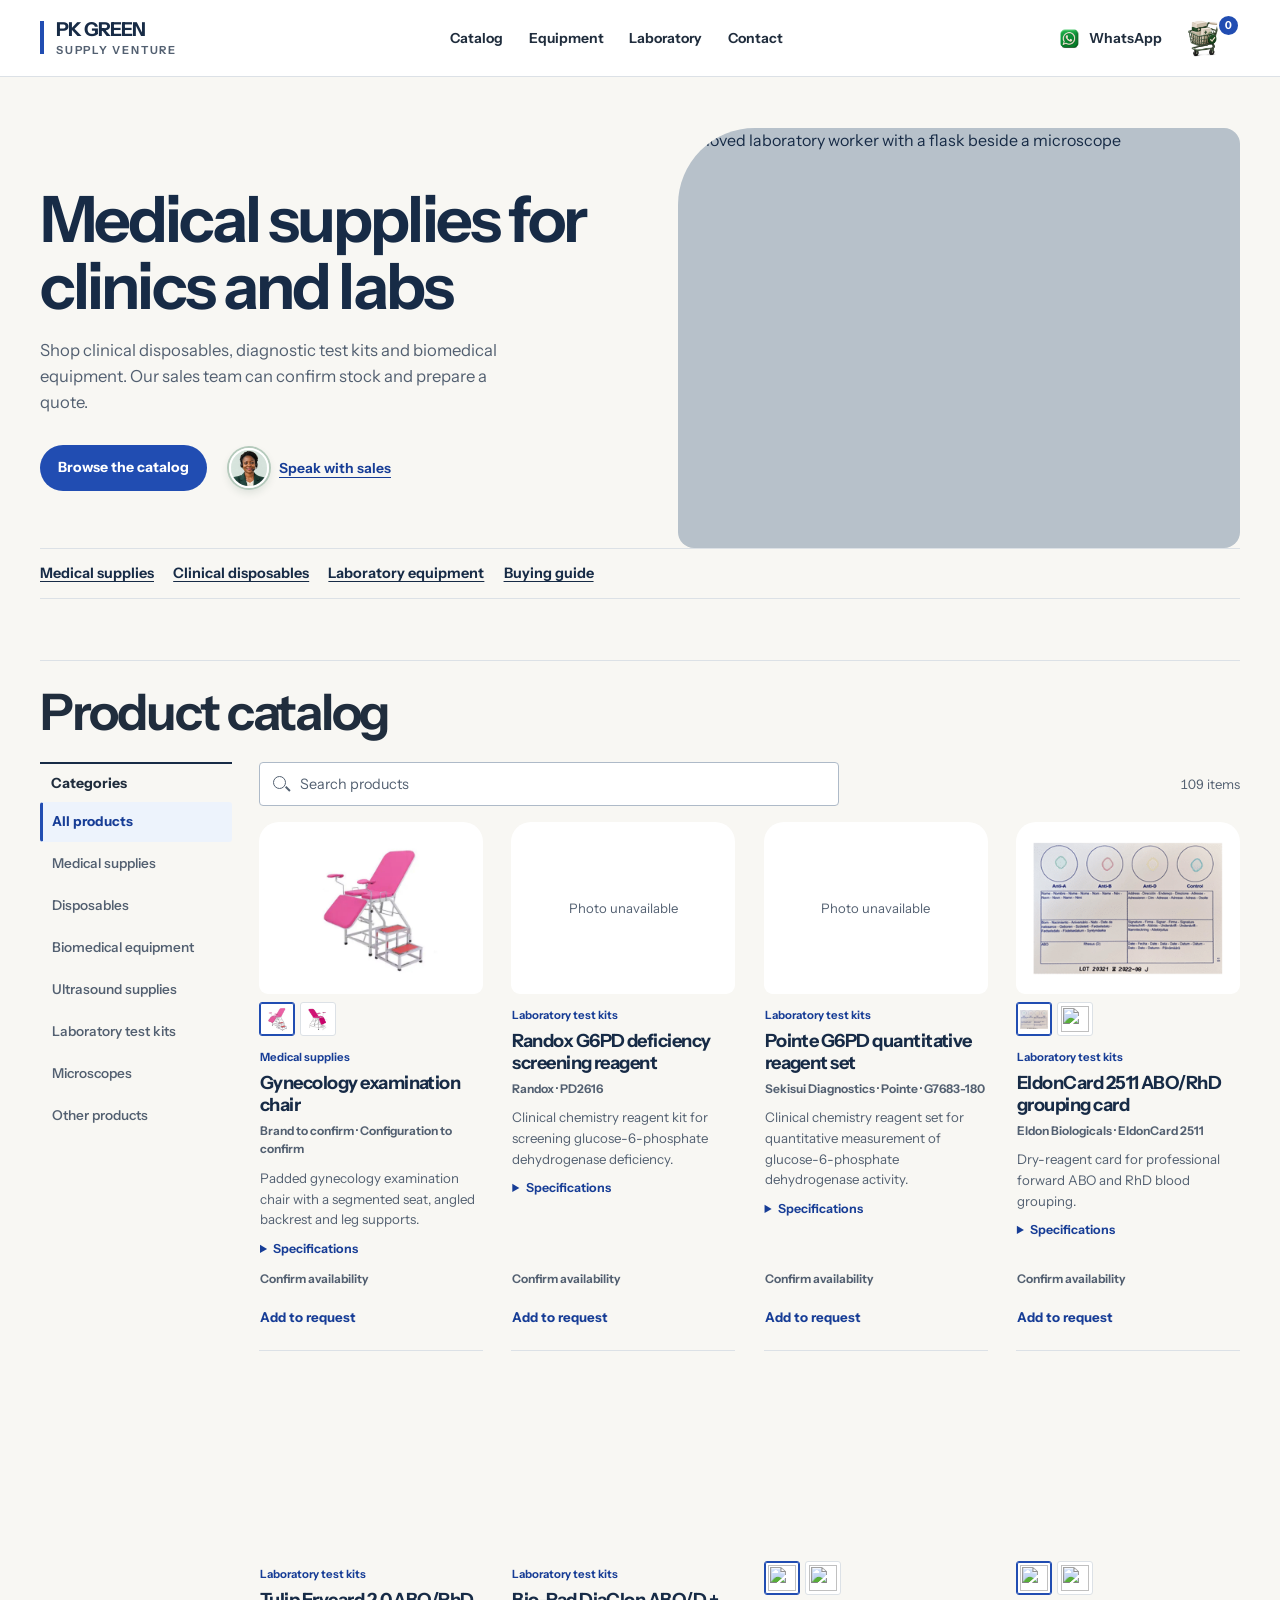
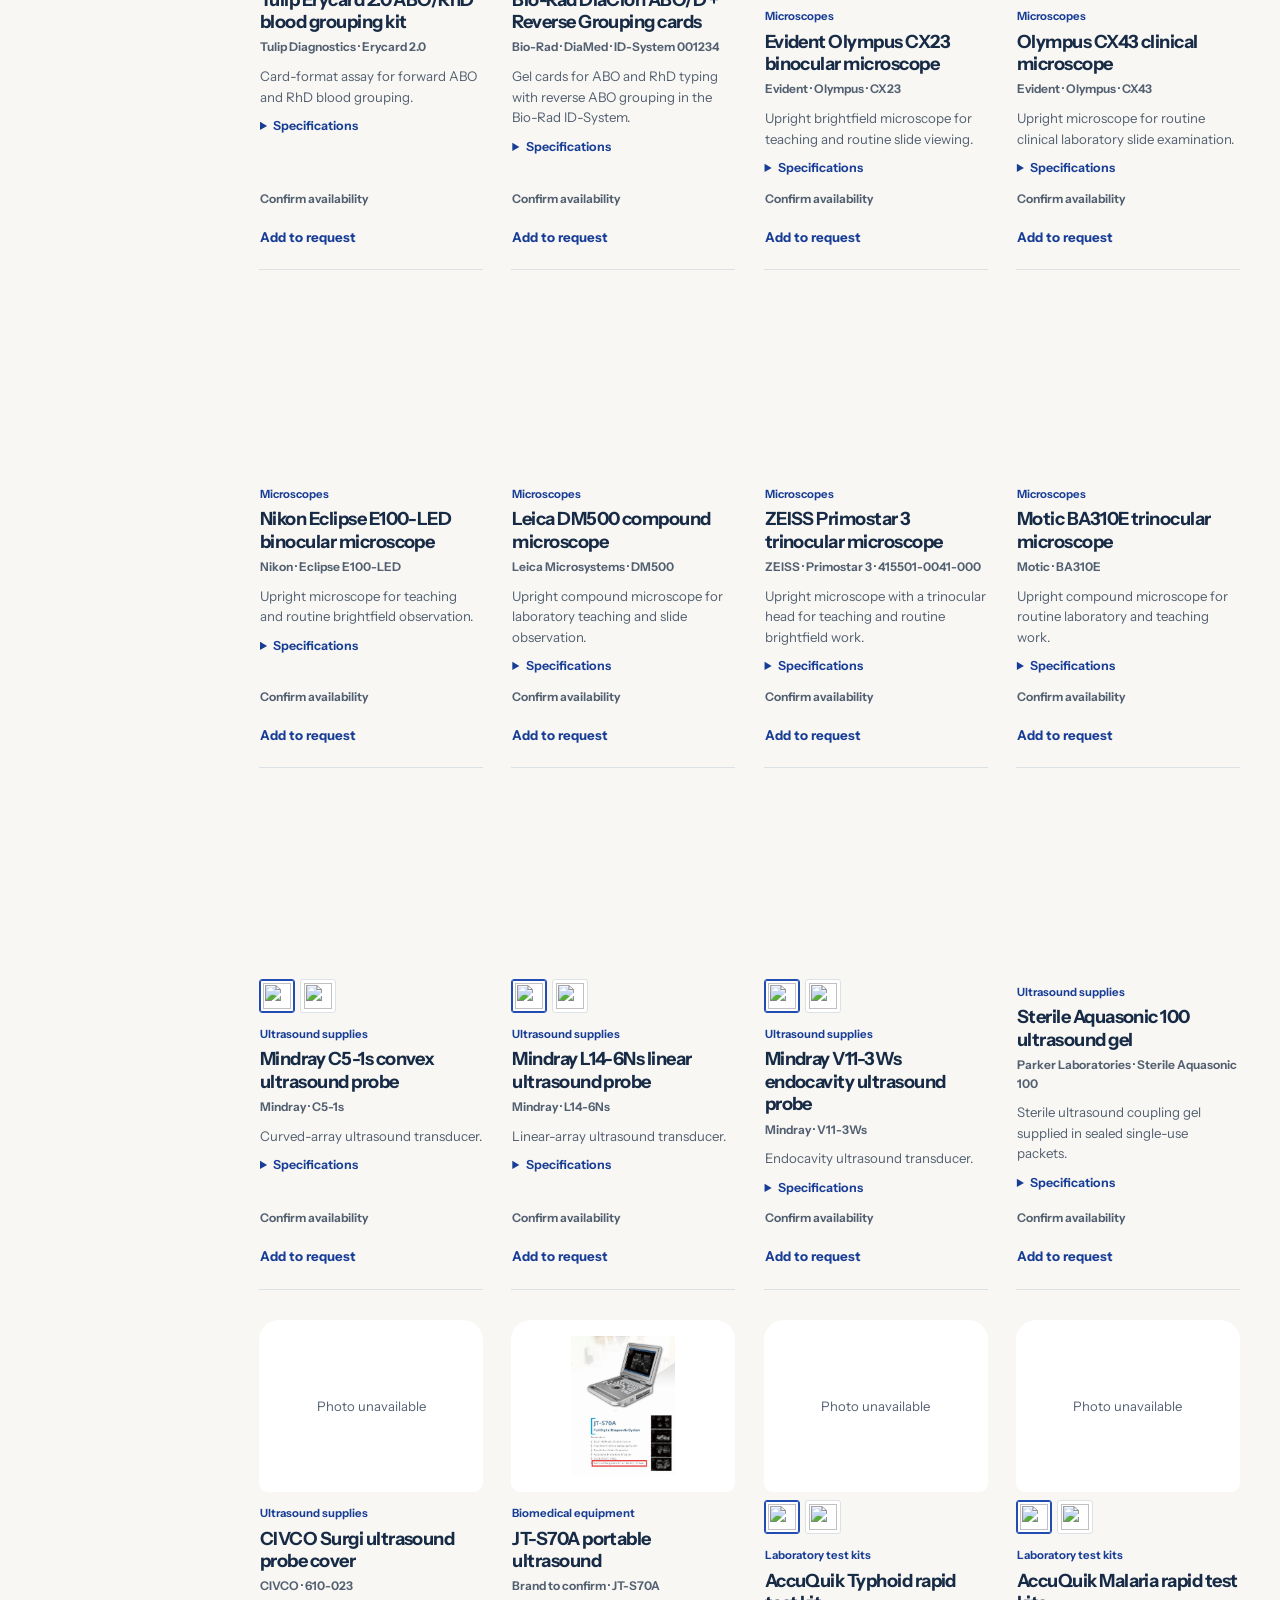
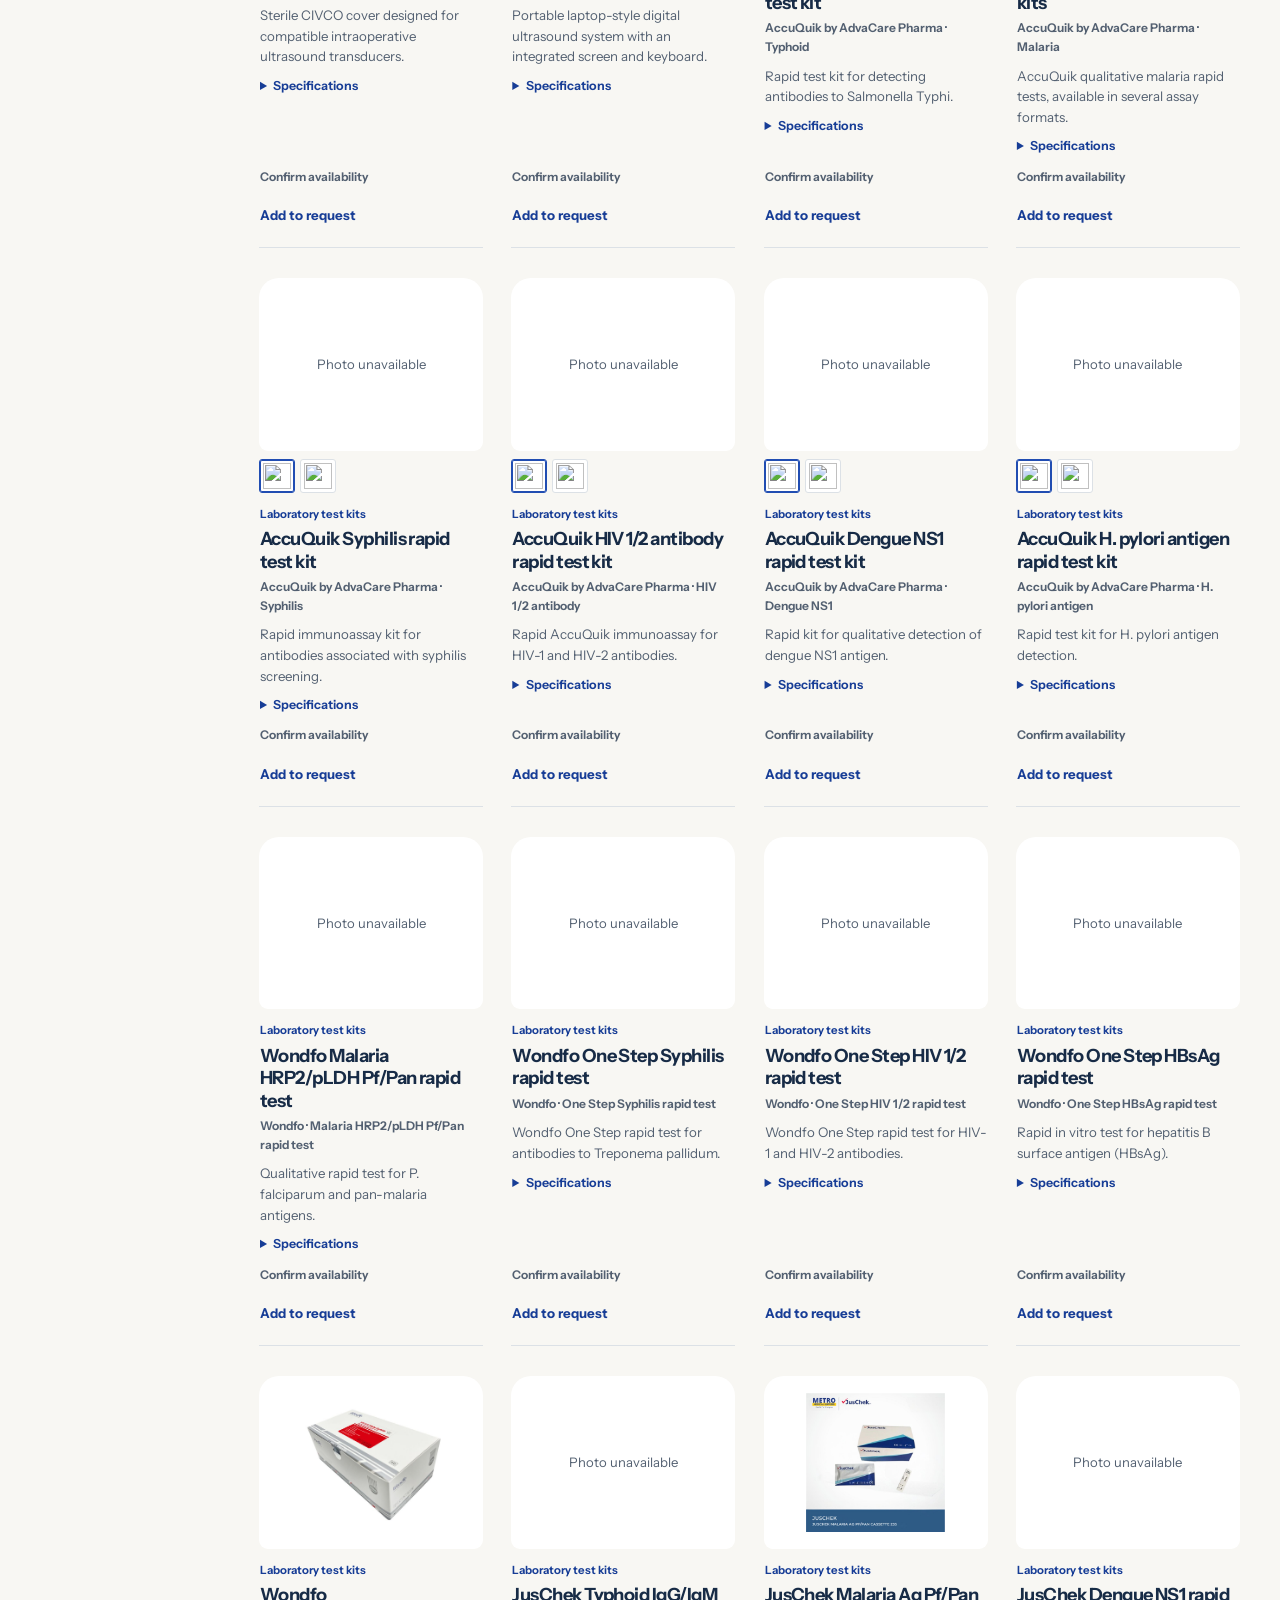
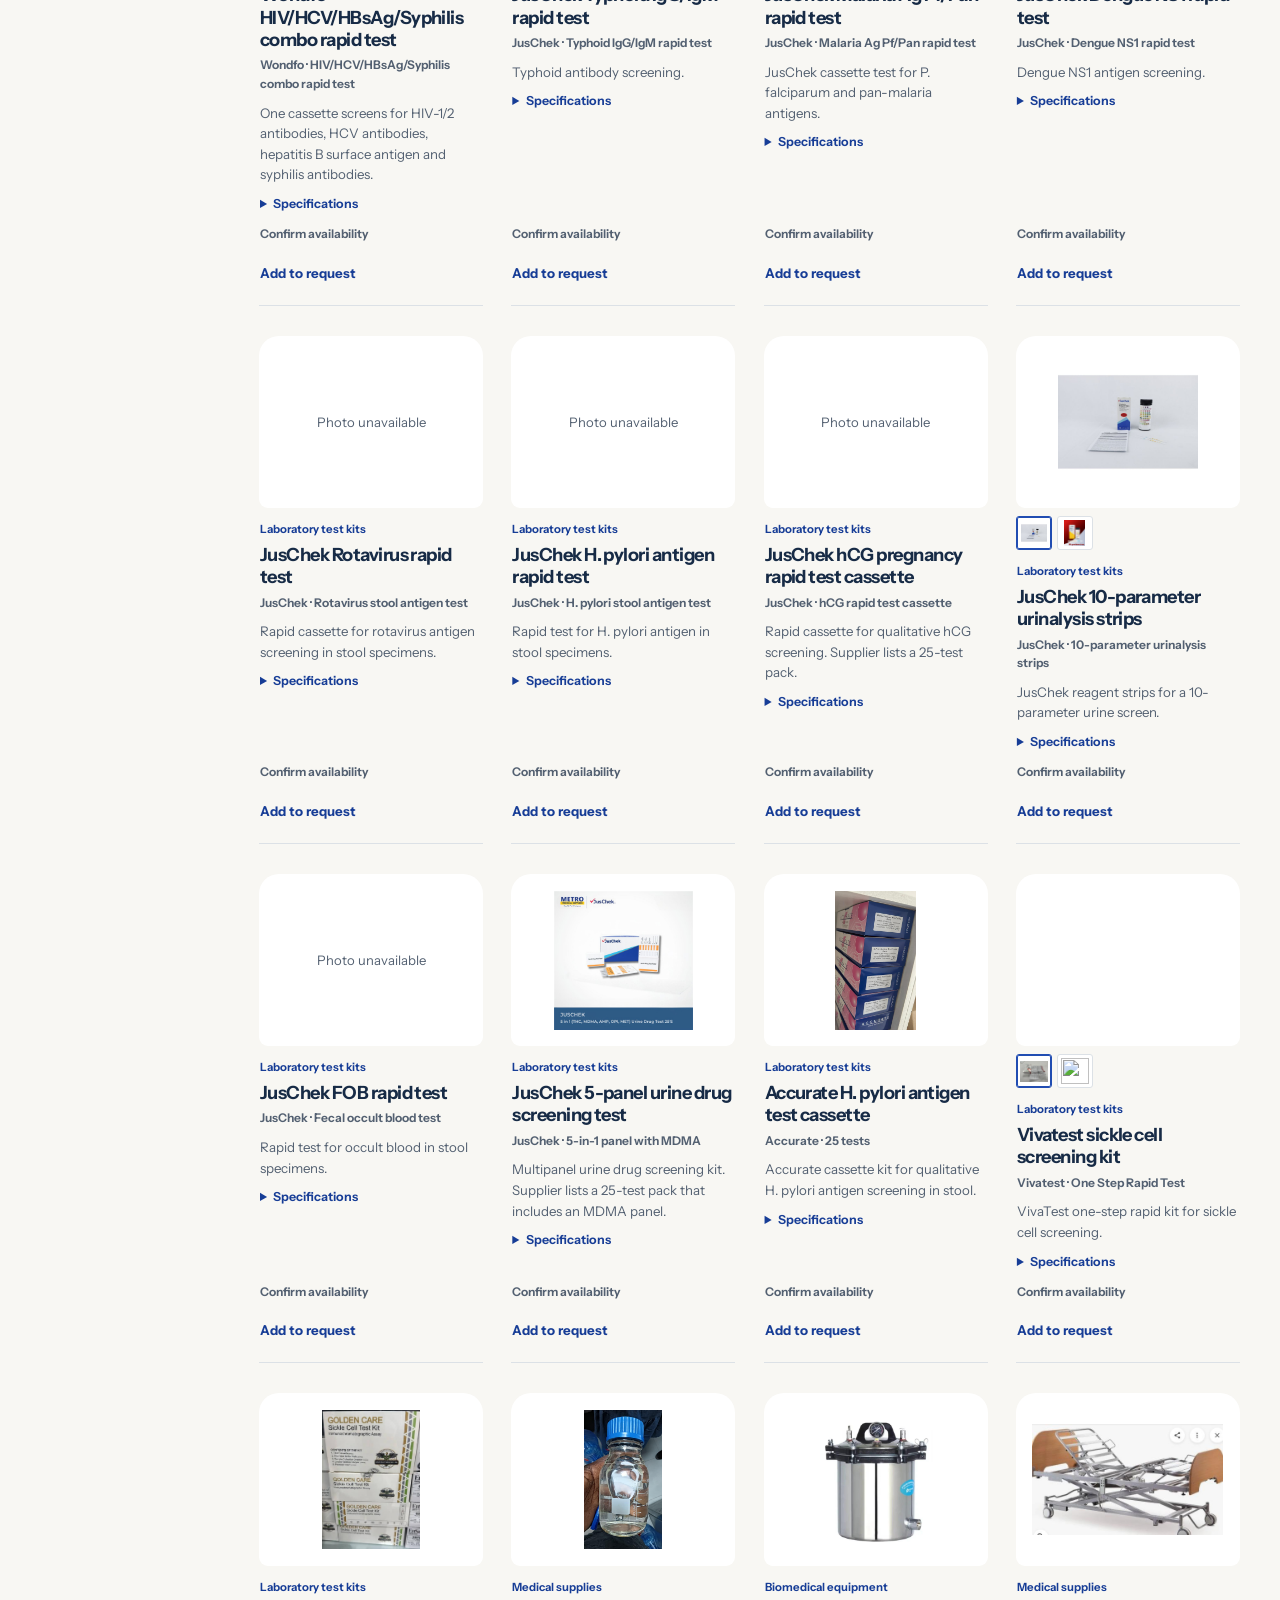
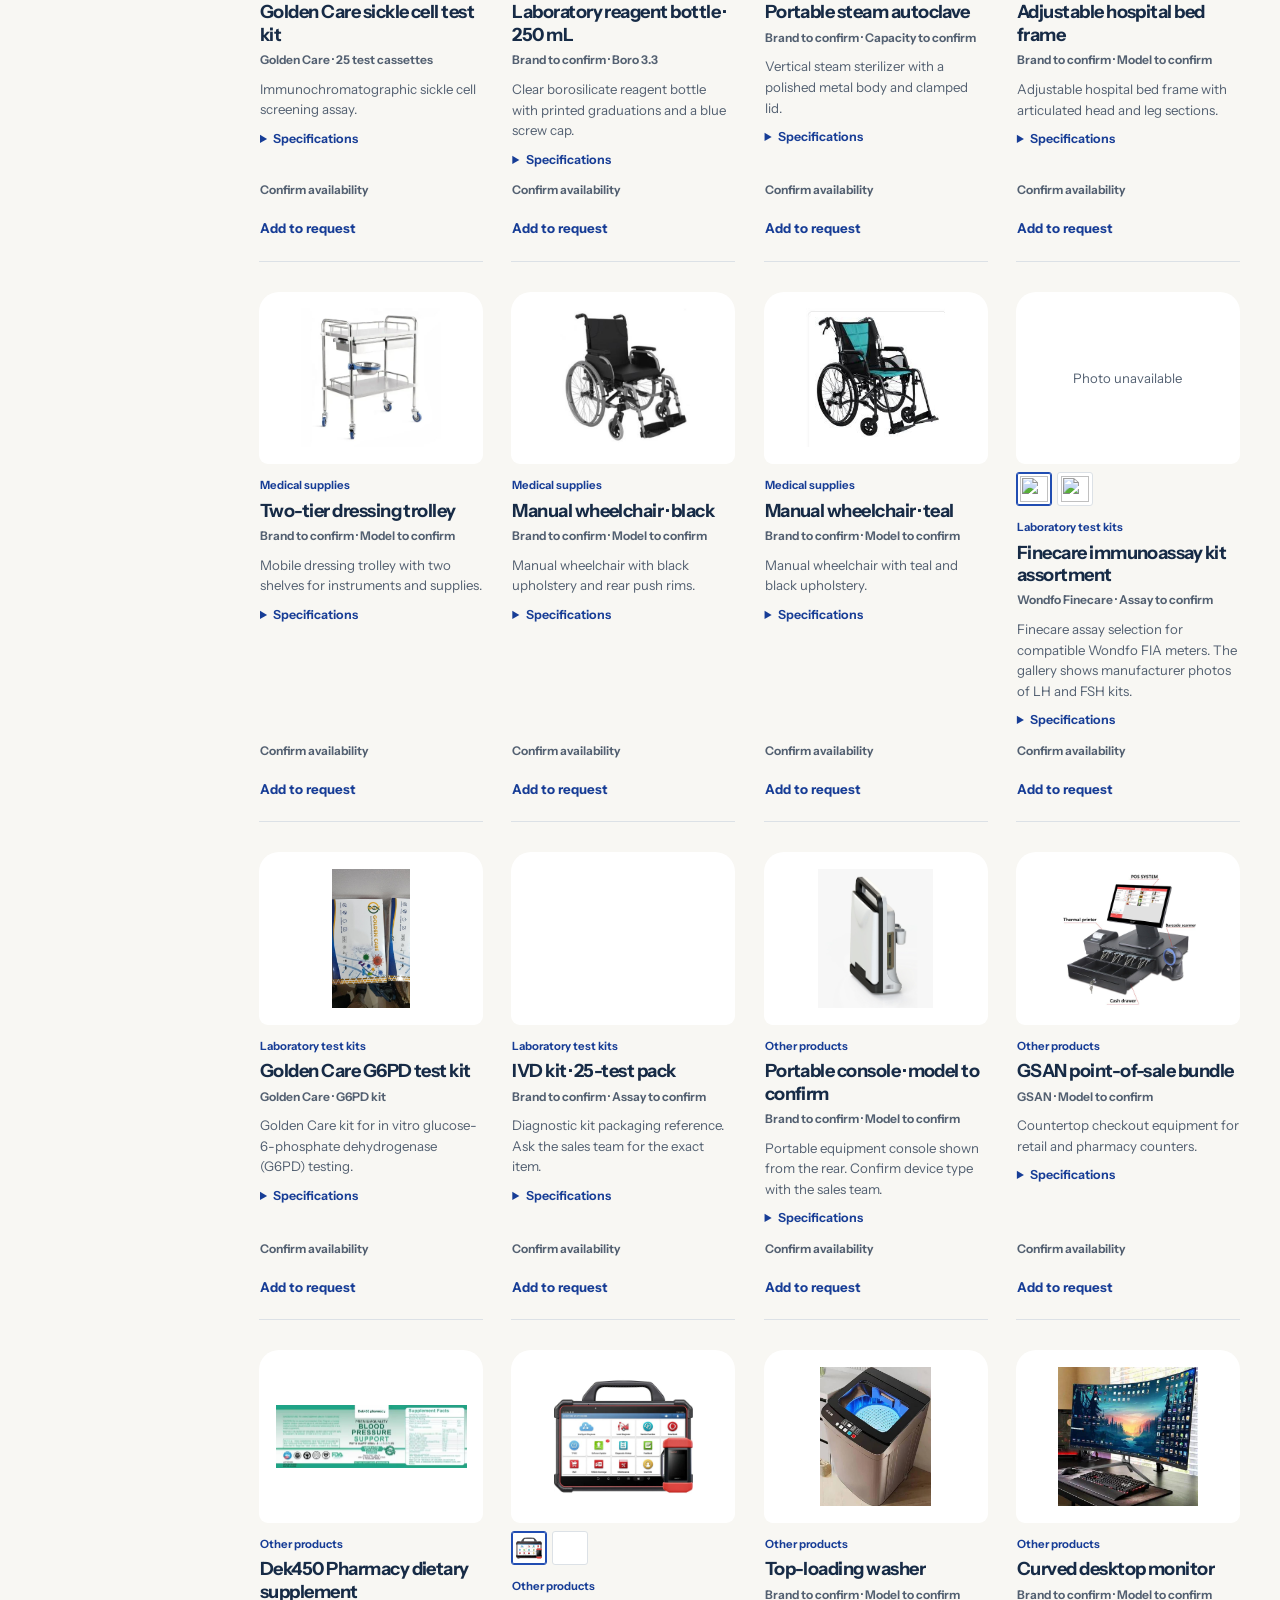
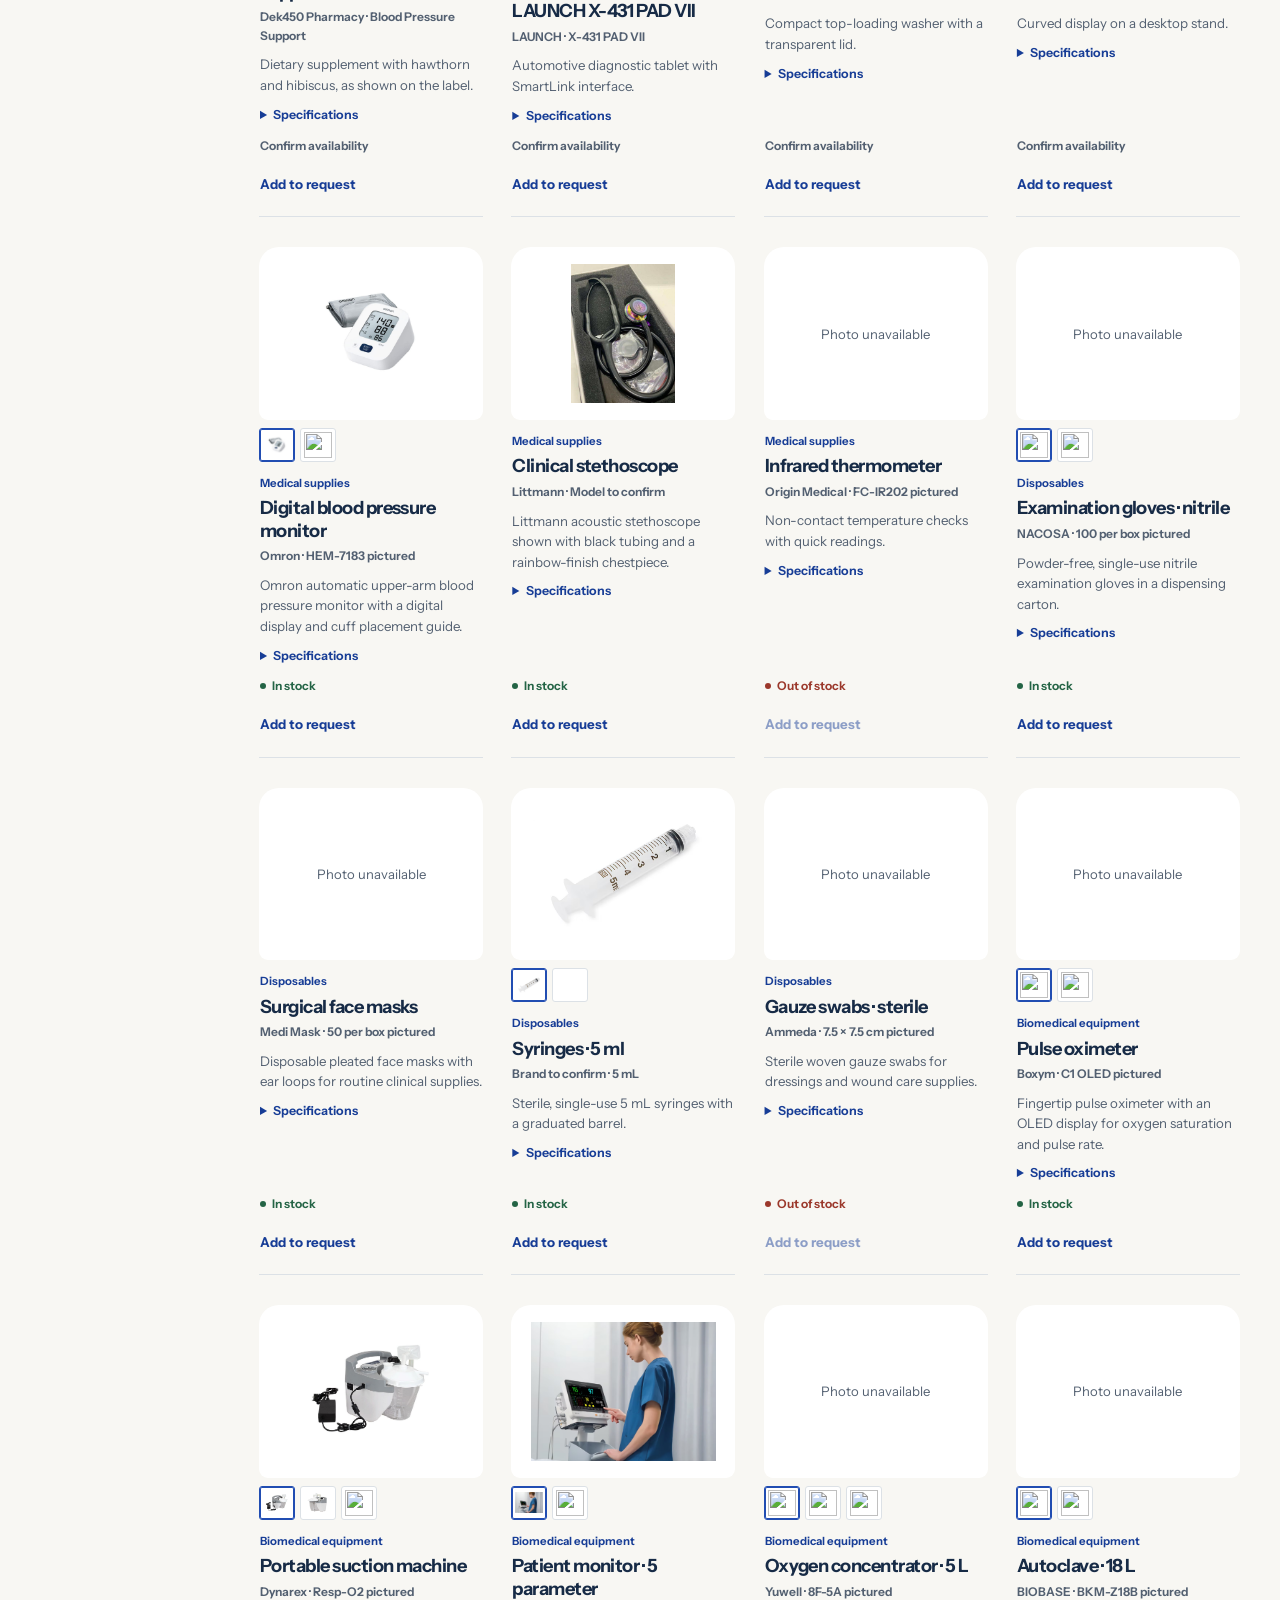
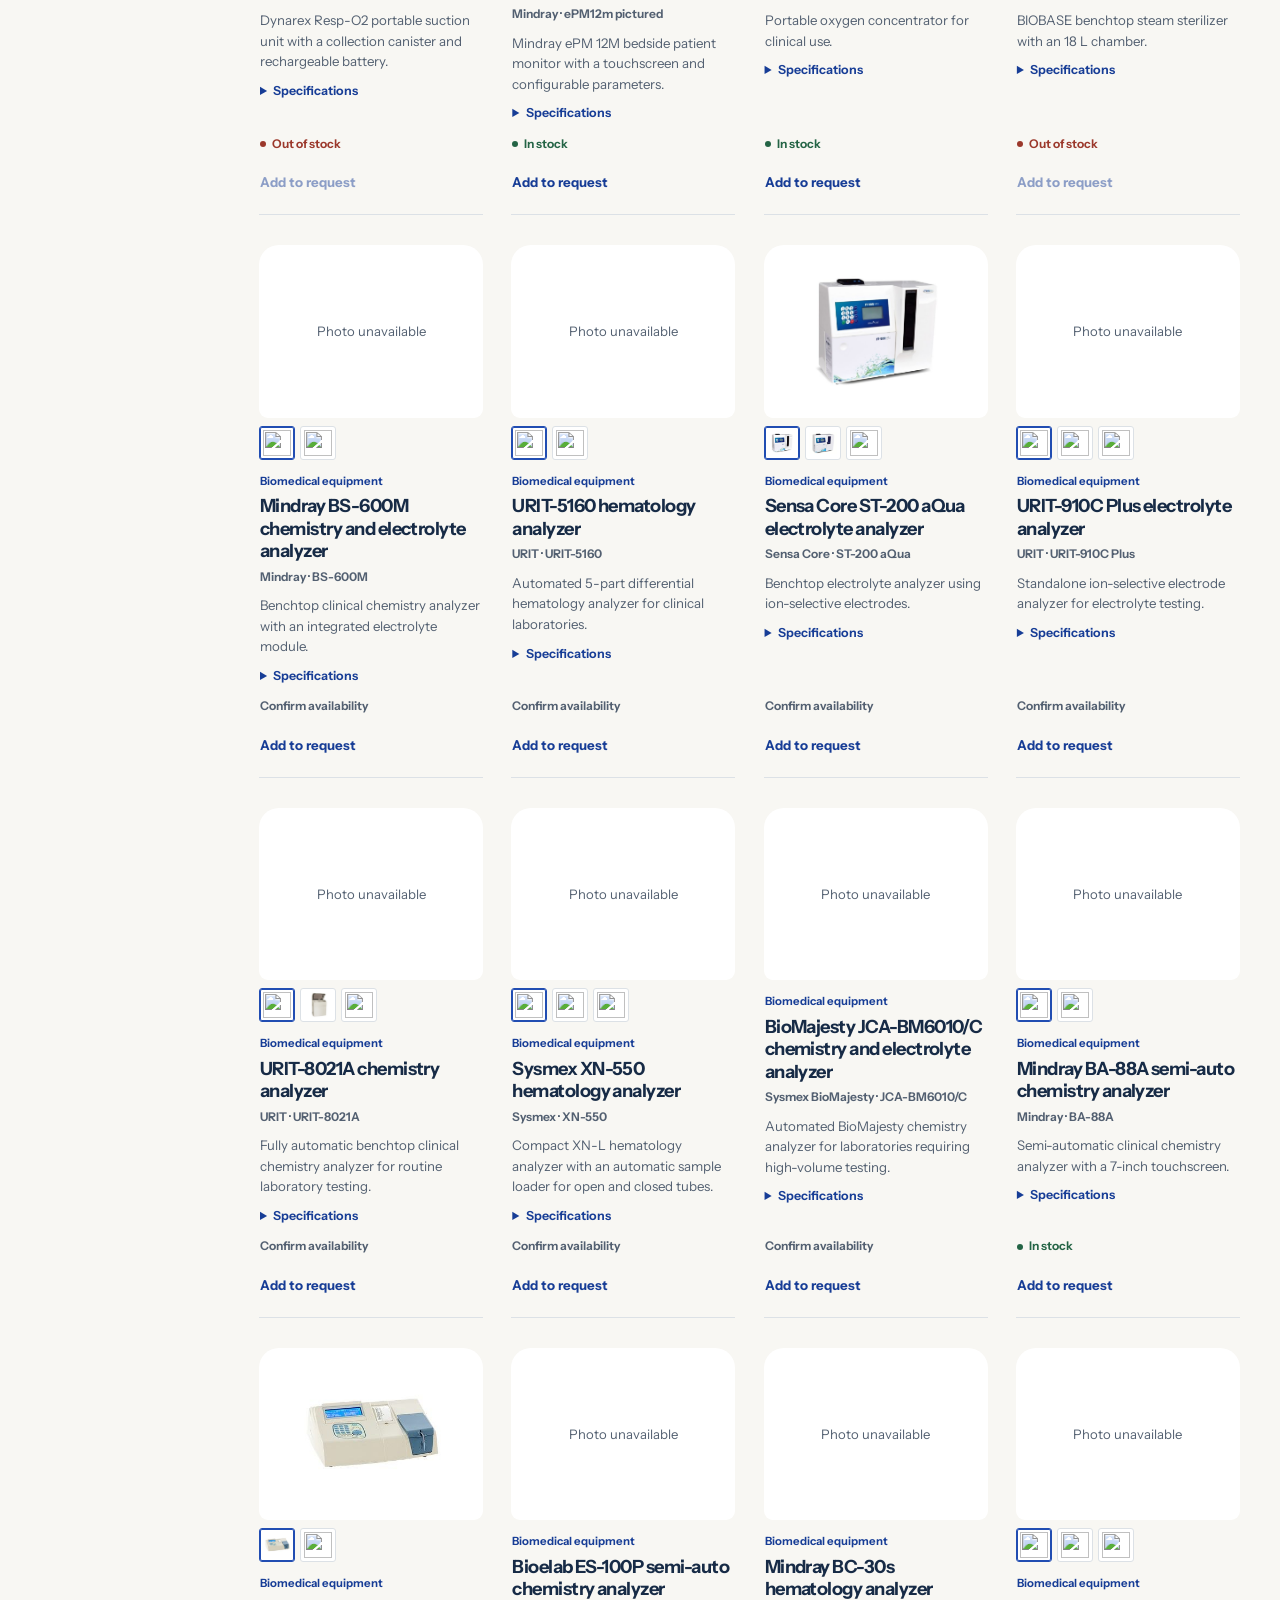
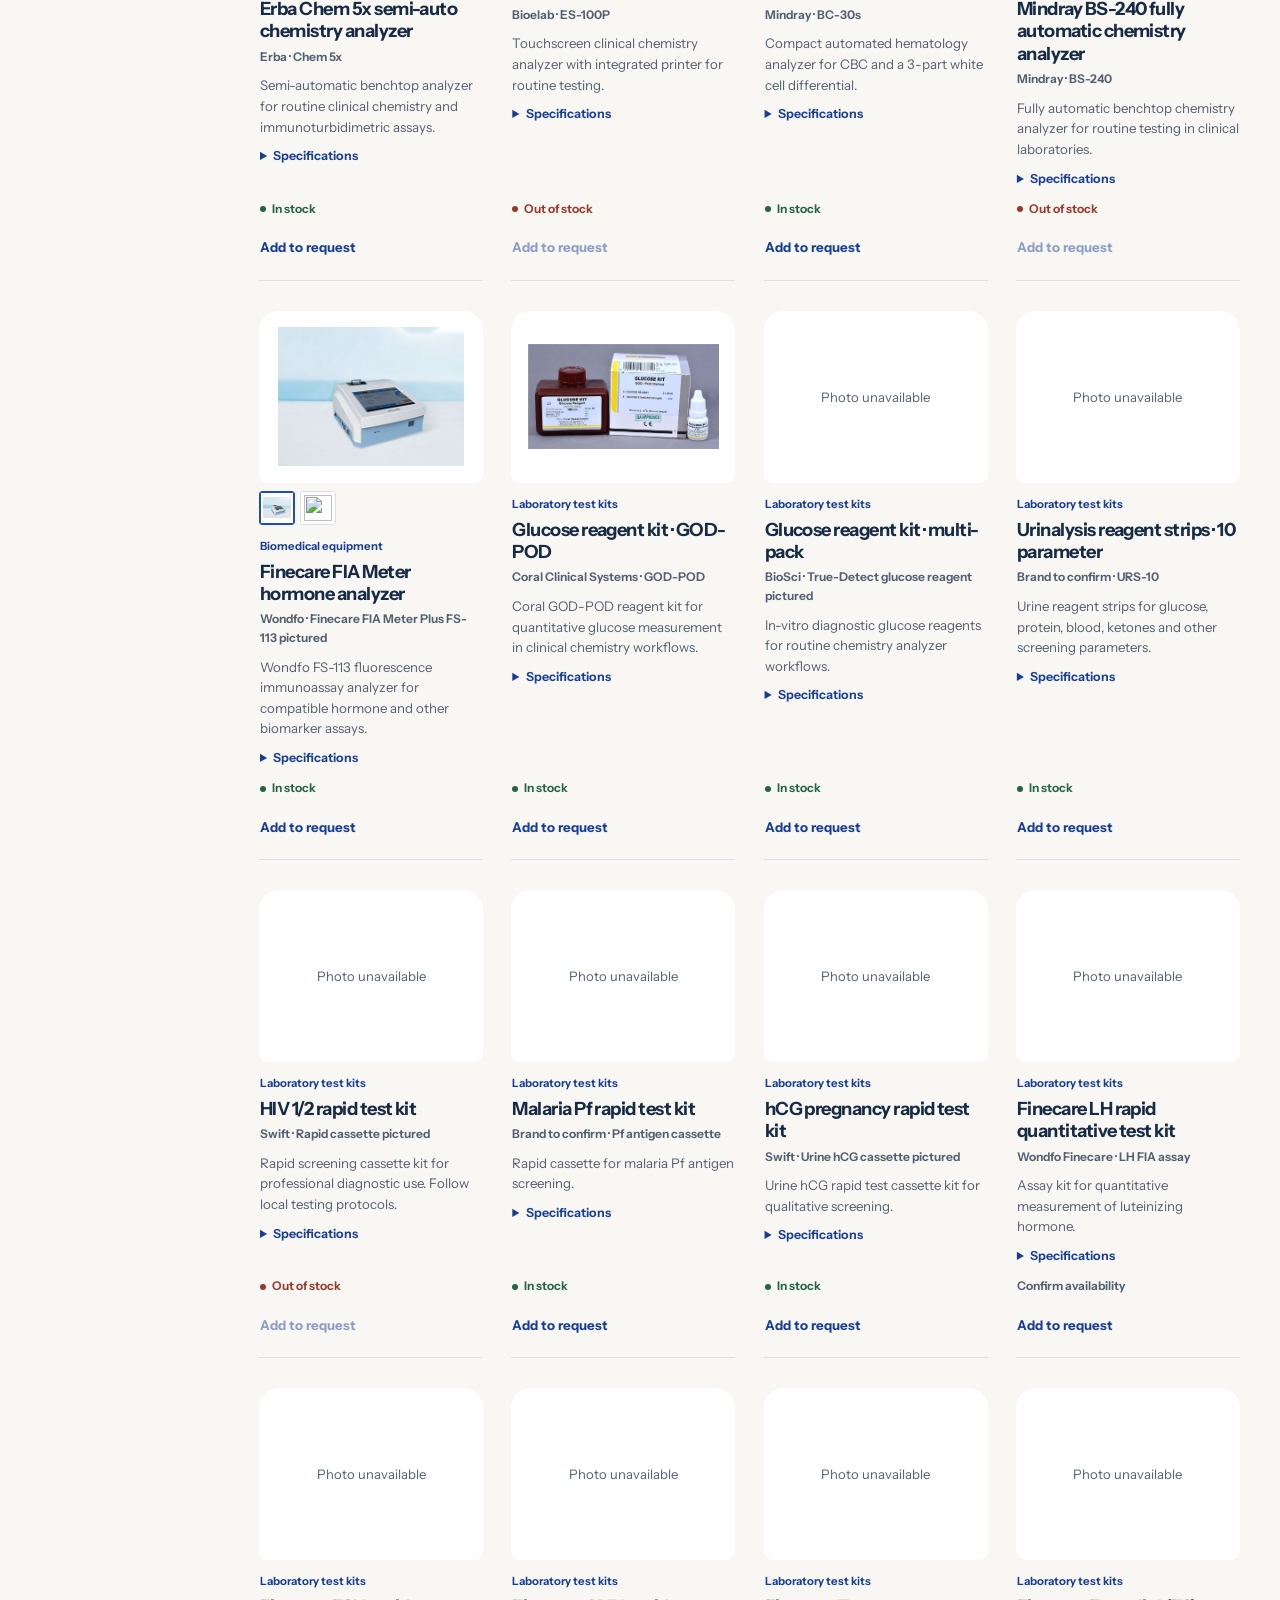
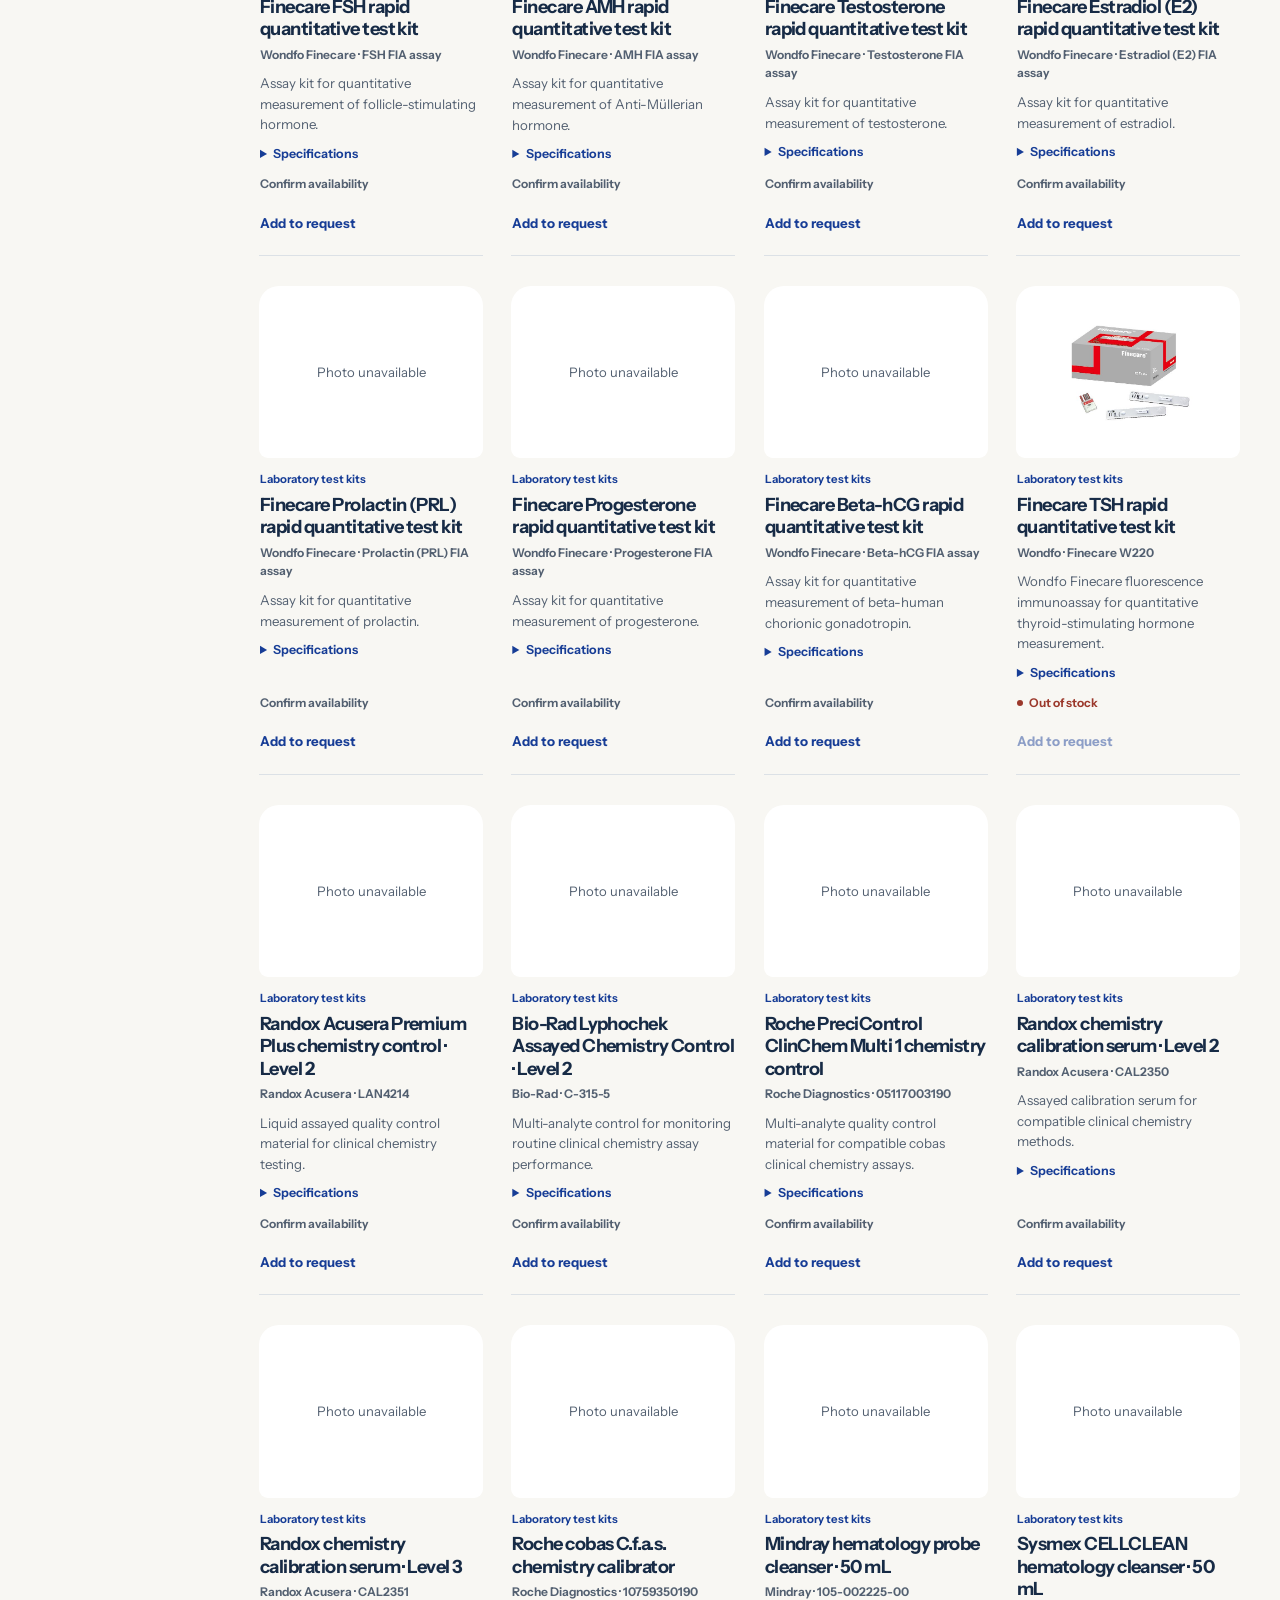
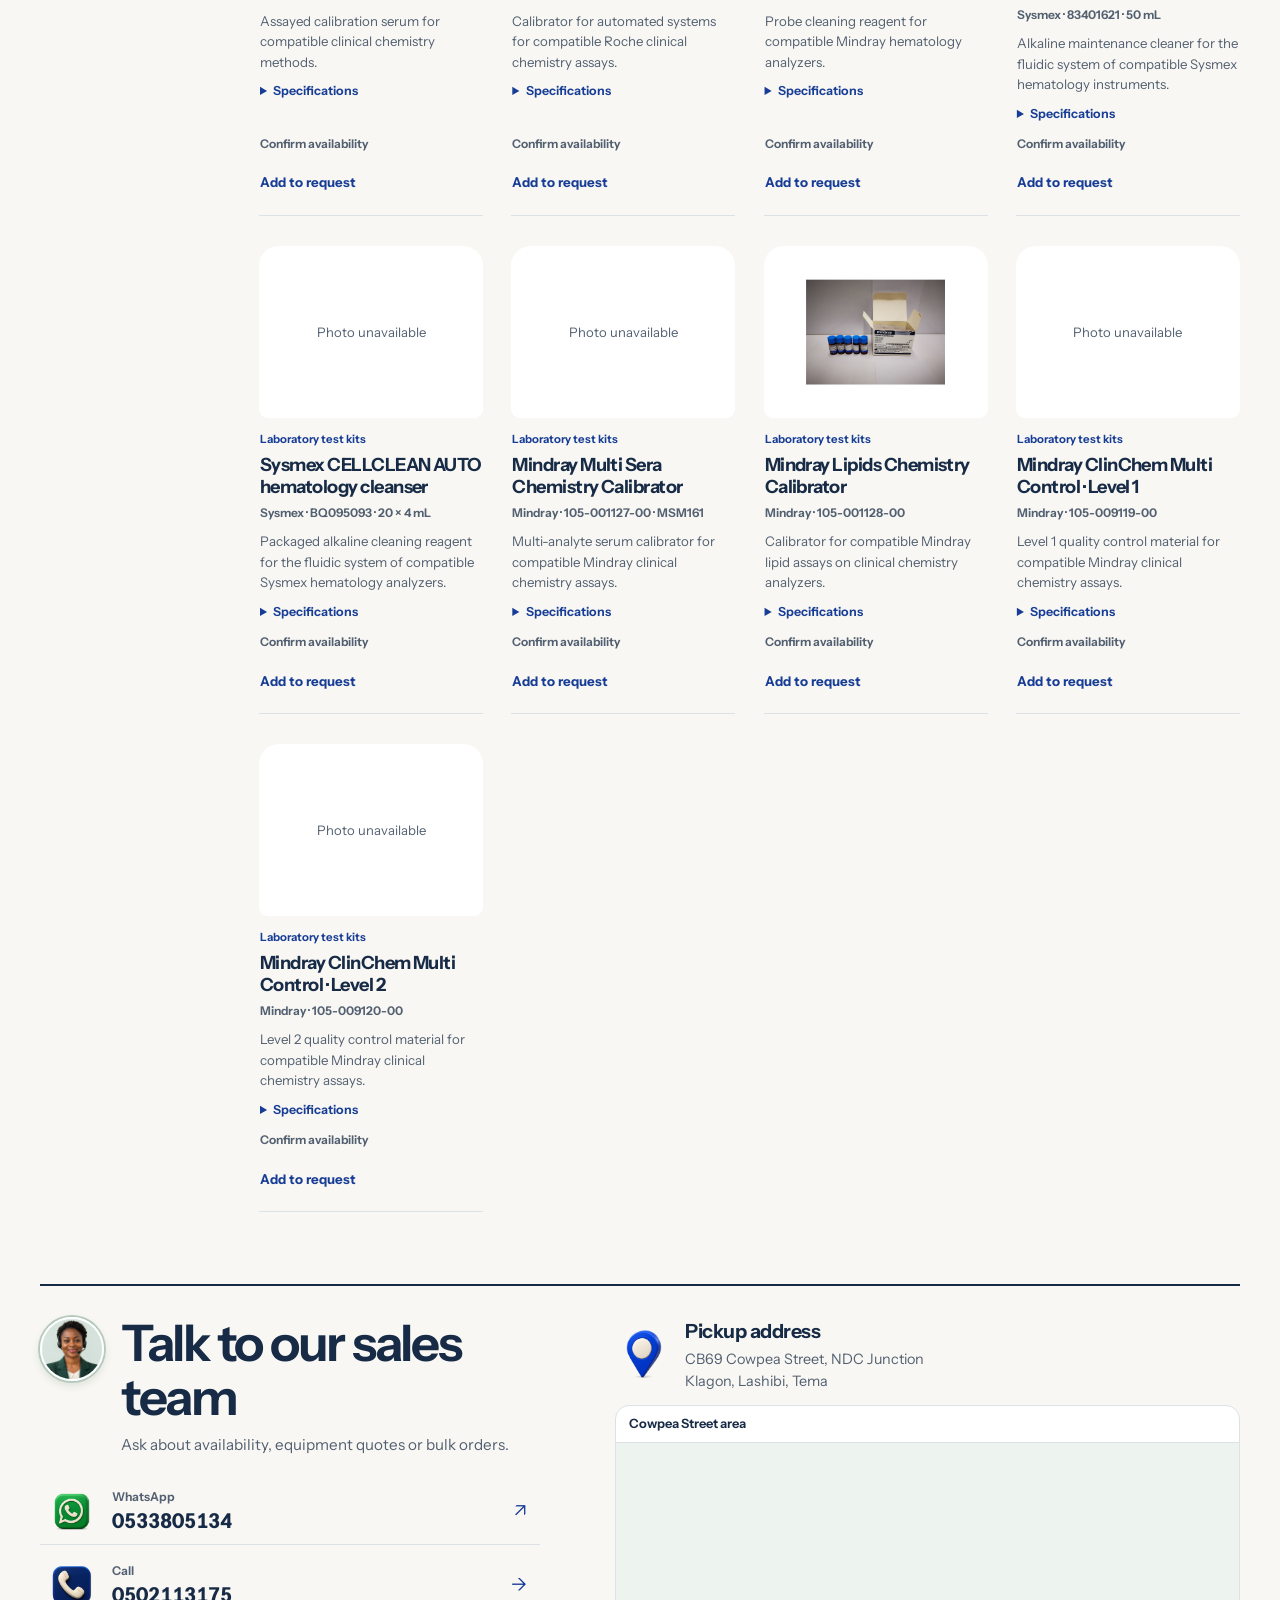
==== index.html @ 2e3ce58c "Remove decorative arrows from product cards" ====
<!DOCTYPE html>
<html lang="en-GH">
<head>
<meta charset="UTF-8"><meta name="viewport" content="width=device-width, initial-scale=1">
<title>Medical Supplies in Ghana | PK Green Supply Venture</title>
<meta name="description" content="Request quotes for medical supplies, clinical disposables and biomedical equipment in Ghana. Browse the catalog or arrange pickup in Klagon, Tema.">
<meta name="robots" content="max-image-preview:large">
<meta name="google-site-verification" content="D8bcvDyk2MyGR79i-zGWBpvPuw0A3Uz0q0JvtHxRrdU">
<link rel="canonical" href="https://pkgreene.com/">
<meta property="og:type" content="website">
<meta property="og:site_name" content="PK GREEN SUPPLY VENTURE">
<meta property="og:title" content="Medical Supplies in Ghana | PK Green Supply Venture">
<meta property="og:description" content="Request quotes for medical supplies, clinical disposables and biomedical equipment in Ghana. Browse the catalog or arrange pickup in Klagon, Tema.">
<meta property="og:url" content="https://pkgreene.com/">
<meta property="og:image" content="https://images.pexels.com/photos/2280571/pexels-photo-2280571.jpeg?auto=compress&amp;fit=crop&amp;w=1600&amp;h=900">
<script type="application/ld+json">
{
  "@context": "https://schema.org",
  "@graph": [
    {
      "@type": "Organization",
      "@id": "https://pkgreene.com/#company",
      "name": "PK GREEN SUPPLY VENTURE",
      "url": "https://pkgreene.com/",
      "logo": "https://pkgreene.com/assets/brand/dek450-3d-mark.png",
      "telephone": "+233502113175",
      "address": {
        "@type": "PostalAddress",
        "streetAddress": "CB69 Cowpea Street, NDC Junction, Klagon, Lashibi",
        "addressLocality": "Tema",
        "addressRegion": "Greater Accra",
        "addressCountry": "GH"
      }
    },
    {
      "@type": "WebSite",
      "name": "PK GREEN SUPPLY VENTURE",
      "url": "https://pkgreene.com/",
      "inLanguage": "en-GH",
      "publisher": {
        "@id": "https://pkgreene.com/#company"
      }
    }
  ]
}
</script>
<link rel="preconnect" href="https://fonts.googleapis.com">
<link rel="preconnect" href="https://fonts.gstatic.com" crossorigin>
<link href="https://fonts.googleapis.com/css2?family=Instrument+Sans:wght@400..700&display=swap" rel="stylesheet">
<link rel="stylesheet" href="store-theme.css?v=open-layout-1">
<link rel="stylesheet" href="storefront.css?v=product-cards-1">
<link rel="icon" type="image/png" href="assets/brand/dek450-3d-mark.png">
<link rel="stylesheet" href="guides.css?v=1">
</head>

<body>
<a class="skip" href="#catalog">Skip to catalog</a>
<header class="masthead">
  <div class="nav wrap">
    <a class="brand" href="#" aria-label="PK GREEN SUPPLY VENTURE home">
      <span class="wordmark">PK GREEN <span>SUPPLY VENTURE</span></span>
    </a>
    <nav class="navlinks" aria-label="Main navigation">
      <a href="#catalog" data-category-link="All">Catalog</a>
      <a href="#catalog" data-category-link="Biomedical equipment">Equipment</a>
      <a href="#catalog" data-category-link="Laboratory test kits">Laboratory</a>
      <a href="#contact">Contact</a>
    </nav>
    <div class="navright">
      <a class="quick-contact" href="https://wa.me/233533805134" target="_blank" rel="noopener noreferrer" aria-label="WhatsApp 0533805134">
        <img src="assets/brand/sales-whatsapp.png" width="27" height="27" alt=""> WhatsApp
      </a>
      <a class="cart" id="cart" href="checkout.html" aria-label="Basket, 0 items">
        <img src="assets/brand/checkout-shopping-cart.png" width="42" height="42" alt="">
        <span id="cartCount" aria-hidden="true">0</span>
      </a>
    </div>
  </div>
</header>
<main>
  <div class="hero-frame wrap">
    <section class="hero" aria-labelledby="hero-title">
      <div class="hero-copy">
        <h1 id="hero-title">Medical supplies for clinics and labs</h1>
        <p>Shop clinical disposables, diagnostic test kits and biomedical equipment. Our sales team can confirm stock and prepare a quote.</p>
        <div class="actions">
          <a class="btn" href="#catalog" data-category-link="All">Browse the catalog</a>
          <a class="text-link sales-agent-link" href="#contact">
            <span class="sales-agent-avatar"><img src="assets/brand/sales-agent.jpg" width="40" height="40" alt="" decoding="async"></span>
            <span>Speak with sales</span>
          </a>
        </div>
      </div>
      <figure class="hero-photo">
        <img src="https://images.pexels.com/photos/2280571/pexels-photo-2280571.jpeg?auto=compress&cs=tinysrgb&w=1600" alt="Gloved laboratory worker with a flask beside a microscope" fetchpriority="high">
      </figure>
    </section>
  </div>
  <nav class="wrap guide-links" aria-label="Supply categories and buying guide">
    <a href="medical-supplies.html">Medical supplies</a>
    <a href="clinical-disposables.html">Clinical disposables</a>
    <a href="laboratory-equipment.html">Laboratory equipment</a>
    <a href="medical-supply-buying-guide.html">Buying guide</a>
  </nav>
  <section class="shop wrap" id="catalog" aria-labelledby="catalog-title">
    <div class="sectionhead"><h2 id="catalog-title">Product catalog</h2></div>
    <div class="catalog-layout">
      <div class="controls">
        <div class="search-field">
          <input id="search" class="search" type="search" placeholder="Search products" aria-label="Search products">
        </div>
        <div id="resultCount" aria-live="polite"></div>
      </div>
      <nav class="category-nav" aria-labelledby="categories-heading">
        <h3 id="categories-heading">Categories</h3>
        <div class="filters" role="group" aria-label="Product categories">
          <button type="button" class="filter active" data-filter="All" aria-pressed="true">All products</button>
          <button type="button" class="filter" data-filter="Medical supplies" aria-pressed="false">Medical supplies</button>
          <button type="button" class="filter" data-filter="Disposables" aria-pressed="false">Disposables</button>
          <button type="button" class="filter" data-filter="Biomedical equipment" aria-pressed="false">Biomedical equipment</button>
          <button type="button" class="filter" data-filter="Ultrasound supplies" aria-pressed="false">Ultrasound supplies</button>
          <button type="button" class="filter" data-filter="Laboratory test kits" aria-pressed="false">Laboratory test kits</button>
          <button type="button" class="filter" data-filter="Microscopes" aria-pressed="false">Microscopes</button>
          <button type="button" class="filter" data-filter="Other products" aria-pressed="false">Other products</button>
        </div>
      </nav>
      <div class="catalog-main">
        <div id="cartNotice" class="cart-notice" role="status"></div>
        <div class="grid" id="products"></div>
      </div>
    </div>
  </section>
  <section class="contact-panel wrap" id="contact" aria-labelledby="contact-title">
    <div class="contact-copy">
      <div class="sales-intro">
        <span class="sales-agent-avatar"><img src="assets/brand/sales-agent.jpg" width="64" height="64" alt="" loading="lazy" decoding="async"></span>
        <div>
          <h2 id="contact-title">Talk to our sales team</h2>
          <p>Ask about availability, equipment quotes or bulk orders.</p>
        </div>
      </div>
      <ul class="sales-channels">
        <li><a class="sales-channel" href="https://wa.me/233533805134" target="_blank" rel="noopener noreferrer">
          <img src="assets/brand/sales-whatsapp.png" width="52" height="52" alt="" loading="lazy" decoding="async">
          <span><span class="sales-channel-label">WhatsApp</span><strong>0533805134</strong></span>
          <span class="sales-channel-arrow" aria-hidden="true">↗</span>
        </a></li>
        <li><a class="sales-channel" href="tel:+233502113175">
          <img src="assets/brand/sales-phone.png" width="52" height="52" alt="" loading="lazy" decoding="async">
          <span><span class="sales-channel-label">Call</span><strong>0502113175</strong></span>
          <span class="sales-channel-arrow" aria-hidden="true">→</span>
        </a></li>
        <li><a class="sales-channel" href="tel:+233248442602">
          <img src="assets/brand/sales-phone.png" width="52" height="52" alt="" loading="lazy" decoding="async">
          <span><span class="sales-channel-label">Call</span><strong>0248442602</strong></span>
          <span class="sales-channel-arrow" aria-hidden="true">→</span>
        </a></li>
      </ul>
    </div>
    <div class="contact-location" id="pickup">
      <div class="pickup-heading">
        <img src="assets/brand/pickup-pin.png" width="58" height="58" alt="" loading="lazy" decoding="async">
        <div>
          <h3>Pickup address</h3>
          <address>CB69 Cowpea Street, NDC Junction<br>Klagon, Lashibi, Tema</address>
        </div>
      </div>
      <figure class="pickup-map">
        <figcaption>Cowpea Street area</figcaption>
        <iframe title="Map of the Cowpea Street pickup area in Klagon" src="https://www.openstreetmap.org/export/embed.html?bbox=-0.0614%2C5.6600%2C-0.0478%2C5.6705&amp;layer=mapnik" loading="lazy" referrerpolicy="strict-origin-when-cross-origin"></iframe>
      </figure>
      <div class="map-links">
        <a href="https://www.openstreetmap.org/#map=16/5.66525/-0.05460" target="_blank" rel="noopener noreferrer">Open area map ↗</a>
        <a href="https://wa.me/233533805134?text=Hello%20PK%20GREEN%20SUPPLY%20VENTURE%2C%20please%20share%20the%20exact%20pickup%20pin%20for%20CB69%20Cowpea%20Street%20in%20Klagon." target="_blank" rel="noopener noreferrer">Ask for the exact pin on WhatsApp ↗</a>
      </div>
    </div>
  </section>
</main>
<footer class="site-footer">
  <div class="wrap foot">
    <span>© <span id="year"></span> PK GREEN SUPPLY VENTURE</span>
    <span>Contact sales for quotes and availability.</span>
  </div>
</footer>

<dialog id="photoDialog" class="photo-dialog" aria-labelledby="photoTitle">
  <header><h2 id="photoTitle"></h2><button id="photoClose" type="button" autofocus>Close</button></header>
  <div class="dialog-image"><img id="photoLarge" alt=""><span id="photoError" hidden>Photo unavailable</span></div>
  <footer><button id="photoPrevious" type="button">Previous</button><span class="dialog-caption" id="photoCaption" aria-live="polite"></span><button id="photoNext" type="button">Next</button></footer>
  <div class="dialog-links">
    <a id="photoOriginal" target="_blank" rel="noopener noreferrer">Open original photograph</a>
    <a id="photoSource" target="_blank" rel="noopener noreferrer" hidden>Photo source</a>
  </div>
</dialog>
<script src="catalog.js?v=quote-only-1"></script>
<script src="basket.js"></script>
<script src="store-service.js?v=1"></script>
<script>
let category="All";

const catalog = document.querySelector("#products");
const escapeHtml = value => String(value).replace(/[&<>"']/g, character => ({
  "&": "&amp;", "<": "&lt;", ">": "&gt;", '"': "&quot;", "'": "&#39;"
}[character]));


function renderPhotoGallery(product, name) {
  const [first, ...additional] = product.photos;
  const thumbnails = additional.length ? product.photos.map((photo, index) =>
    '<button type="button" data-photo="' + index + '" title="' + escapeHtml(photo.label) +
    '" aria-label="' + escapeHtml(photo.label) + '" aria-pressed="' + (index === 0) +
    '"><img src="' + escapeHtml(photo.src) + '" alt="" loading="lazy" decoding="async"></button>'
  ).join("") : "";
  return '<div class="gallery-stage"><button type="button" class="gallery-open" data-gallery aria-label="Open photo gallery for ' +
    name + '"><img src="' + escapeHtml(first.src) + '" alt="' + name + ' — ' + escapeHtml(first.label) +
    '" loading="lazy" decoding="async"><span class="photo-unavailable" hidden>Photo unavailable</span></button>' +
    '</div>' +
    (thumbnails ? '<div class="gallery-thumbs" role="group" aria-label="Photo views for ' + name + '">' + thumbnails + '</div>' : '');
}

function productCard(product, index) {
  const name = escapeHtml(product.name);
  const availability = product.stock === true ? "In stock" : product.stock === false ? "Out of stock" : "Confirm availability";
  const action = '<button class="add" type="button" ' + (product.stock === false ? 'disabled ' : '') +
    'aria-label="Add ' + name + ' to request" data-add>Add to request</button>';
  return '<article class="card" data-product="' + index + '" data-view="0">' + renderPhotoGallery(product, name) +
    '<div class="body"><span class="card-category">' + escapeHtml(product.category) + '</span><h3>' + name + '</h3><p class="brand-model">' + escapeHtml(product.brand) + ' · ' +
    escapeHtml(product.model) + '</p><p>' + escapeHtml(product.description) +
    '</p><details class="product-specs"><summary>Specifications</summary><p>' + escapeHtml(product.specification) +
    '</p>' + (product.specificationSource ? '<p><a href="' + escapeHtml(product.specificationSource) +
      '" target="_blank" rel="noopener noreferrer">Product specifications source</a></p>' : '') +
    '</details><div class="stock ' + (product.stock === true ? "in" : product.stock === false ? "out" : "") +
    '">' + (typeof product.stock === "boolean" ? '<i class="dot"></i>' : "") + availability +
    '</div><div class="card-actions">' + action + '</div></div></article>';
}

function render() {
  const query = document.querySelector("#search").value.trim().toLowerCase();
  const items = products.map((product, index) => ({product, index})).filter(({product}) =>
    (category === "All" || product.category === category) &&
    [product.name, product.description, product.category, product.brand, product.model, product.specification]
      .join(" ").toLowerCase().includes(query));
  document.querySelector("#resultCount").textContent = items.length + (items.length === 1 ? " item" : " items");
  catalog.innerHTML = items.length ? items.map(({product, index}) => productCard(product, index)).join("")
    : '<div class="empty">No products match your search. Try another term or category.</div>';
}


const dialog = document.querySelector("#photoDialog");
const largePhoto = document.querySelector("#photoLarge");
const photoError = document.querySelector("#photoError");
const sourceLink = document.querySelector("#photoSource");
let galleryProduct;
let galleryIndex = 0;

function showPhoto(image, error, photo, name) {
  image.hidden = false;
  error.hidden = true;
  image.alt = name + " — " + photo.label;
  image.src = photo.src;
  if (image.complete && image.naturalWidth === 0 && image.currentSrc === image.src) {
    image.hidden = true;
    error.hidden = false;
  }
}

function updateDialog() {
  const views = galleryProduct.photos;
  const photo = views[galleryIndex];
  showPhoto(largePhoto, photoError, photo, galleryProduct.name);
  document.querySelector("#photoTitle").textContent = galleryProduct.name;
  document.querySelector("#photoCaption").textContent = views.length > 1
    ? photo.label + " · " + (galleryIndex + 1) + " of " + views.length
    : photo.label;
  document.querySelector("#photoPrevious").hidden = views.length < 2;
  document.querySelector("#photoNext").hidden = views.length < 2;
  document.querySelector("#photoOriginal").href = photo.src;
  sourceLink.hidden = !photo.source;
  if (photo.source) sourceLink.href = photo.source;
}

function moveGallery(step) {
  const count = galleryProduct.photos.length;
  if (count < 2) return;
  galleryIndex = (galleryIndex + step + count) % count;
  updateDialog();
}

document.querySelector("#photoClose").addEventListener("click", () => dialog.close());
document.querySelector("#photoPrevious").addEventListener("click", () => moveGallery(-1));
document.querySelector("#photoNext").addEventListener("click", () => moveGallery(1));
dialog.addEventListener("keydown", event => {
  if (event.key === "ArrowLeft" || event.key === "ArrowRight") {
    event.preventDefault();
    moveGallery(event.key === "ArrowLeft" ? -1 : 1);
  }
});
largePhoto.addEventListener("error", () => {
  largePhoto.hidden = true;
  photoError.hidden = false;
});

catalog.addEventListener("error", event => {
  if (event.target.matches(".gallery-open img")) {
    event.target.hidden = true;
    event.target.nextElementSibling.hidden = false;
  }
}, true);

catalog.addEventListener("click", event => {
  const control = event.target.closest("[data-photo], [data-gallery]");
  if (!control) return;
  const card = control.closest("[data-product]");
  const product = products[Number(card.dataset.product)];
  if (control.hasAttribute("data-gallery")) {
    galleryProduct = product;
    galleryIndex = Number(card.dataset.view);
    updateDialog();
    dialog.showModal();
    return;
  }
  const position = Number(control.dataset.photo);
  const photo = product.photos[position];
  card.dataset.view = position;
  const image = card.querySelector(".gallery-open img");
  showPhoto(image, image.nextElementSibling, photo, product.name);
  card.querySelectorAll("[data-photo]").forEach(button =>
    button.setAttribute("aria-pressed", String(button === control)));
});
function selectCategory(value) {
  category = value;
  document.querySelectorAll(".filter").forEach(button => {
    const selected = button.dataset.filter === category;
    button.classList.toggle("active", selected);
    button.setAttribute("aria-pressed", String(selected));
  });
  render();
}

document.querySelectorAll(".filter").forEach(button =>
  button.addEventListener("click", () => selectCategory(button.dataset.filter)));
document.querySelectorAll("[data-category-link]").forEach(link =>
  link.addEventListener("click", () => {
    document.querySelector("#search").value = "";
    selectCategory(link.dataset.categoryLink);
  }));
document.querySelector("#search").addEventListener("input", render);
const count = document.querySelector("#cartCount");
function updateBasketCount() {
  const quantity = getBasket().reduce((sum, line) => sum + line.quantity, 0);
  count.textContent = quantity;
  document.querySelector("#cart").setAttribute("aria-label", "Basket, " + quantity + (quantity === 1 ? " item" : " items"));
}
updateBasketCount();
window.addEventListener("pageshow", updateBasketCount);
catalog.addEventListener("click", event => {
  const button = event.target.closest("[data-add]:not(:disabled)");
  if (!button) return;
  const product = products[Number(button.closest("[data-product]").dataset.product)];
  const basket = getBasket();
  const line = basket.find(entry => entry.id === product.id);
  const notice = document.querySelector("#cartNotice");
  if (line?.quantity >= 999) {
    notice.textContent = "Maximum quantity for this item reached.";
    return;
  }
  if (line) line.quantity++;
  else basket.push({id: product.id, quantity: 1});
  if (!saveBasket(basket)) {
    location.href = "checkout.html?" + new URLSearchParams({item:product.id});
    return;
  }
  updateBasketCount();
  notice.replaceChildren(document.createTextNode(product.name + " added. "));
  const checkoutLink = document.createElement("a");
  checkoutLink.href = "checkout.html";
  checkoutLink.textContent = "Open checkout";
  notice.append(checkoutLink);
  const oldText = button.textContent;
  button.textContent = "Added";
  window.setTimeout(() => { button.textContent = oldText; }, 900);
});
document.querySelector("#year").textContent = new Date().getFullYear();
const requestedCategory = new URLSearchParams(location.search).get("category");
const categoryNames = Array.from(document.querySelectorAll(".filter"), button => button.dataset.filter);
selectCategory(categoryNames.includes(requestedCategory) ? requestedCategory : "All");
dek450CatalogReady.then(loaded => {
  if (!loaded) return;
  updateBasketCount();
  render();
});
</script></body></html>
---- store-theme.css ----
:root {
  color-scheme: light;
  --navy: #172b46;
  --ink: #202d3d;
  --muted: #536071;
  --blue: #214db2;
  --blue-dark: #173d96;
  --blue-light: #edf3fc;
  --paper: #f8f7f3;
  --white: #fff;
  --line: #dce1e6;
  --input-line: #aebac8;
  --focus: #315ec9;
  --font: "Instrument Sans", system-ui, sans-serif;
}

* { box-sizing: border-box; }
[hidden] { display: none !important; }
body { margin: 0; background: var(--paper); color: var(--ink); font: 1rem/1.55 var(--font); }
button, input, textarea { font: inherit; }
a { color: inherit; text-underline-offset: .22em; }
:focus-visible { outline: 2px solid var(--focus); outline-offset: 3px; }
.wrap { width: min(1320px, calc(100% - 80px)); margin-inline: auto; }
.masthead, .site-header { background: var(--white); border-bottom: 1px solid var(--line); }
.nav, .topbar { min-height: 76px; display: flex; align-items: center; justify-content: space-between; gap: 24px; }
.brand { display: inline-flex; flex: none; align-items: center; text-decoration: none; gap: 12px; }
.brand::before { content: ""; width: 4px; height: 33px; background: var(--blue); }
.wordmark { color: var(--navy); font-size: 1.2rem; font-weight: 700; line-height: 1.04; letter-spacing: -.055em; white-space: nowrap; }
.wordmark span { display: block; margin-top: 5px; color: var(--muted); font-size: .58em; font-weight: 650; letter-spacing: .16em; }

@media (max-width: 900px) { .wrap { width: calc(100% - 44px); } }
@media (max-width: 600px) {
  .wrap { width: calc(100% - 32px); }
  .nav, .topbar { min-height: 64px; gap: 12px; }
  .brand { gap: 8px; }
  .brand::before { height: 28px; width: 3px; }
  .wordmark { font-size: 1.04rem; }
}
---- storefront.css ----
html { scroll-behavior: smooth; }
h1, h2, h3, p, figure { margin: 0; }
img { display: block; max-width: 100%; }
.skip { position: fixed; top: 10px; left: 10px; z-index: 3; padding: 9px 14px; background: var(--white); transform: translateY(-150%); }
.skip:focus { transform: none; }
.navlinks, .navright { display: flex; align-items: center; gap: clamp(12px, 2vw, 26px); font-size: .87rem; font-weight: 650; }
.navlinks a, .navright a { text-decoration: none; }
.navlinks a:hover, .navright .quick-contact:hover { text-decoration: underline; }
.navright { gap: 16px; }
.navright .quick-contact { display: inline-flex; align-items: center; gap: 6px; white-space: nowrap; }
.quick-contact img { width: 27px; height: 27px; object-fit: contain; }
.cart { position: relative; display: grid; place-items: center; flex: none; min-width: 62px; min-height: 48px; padding: 3px 13px 3px 4px; border-radius: 999px; }
.cart:hover { background: var(--blue-light); }
.cart img { width: 42px; height: 42px; object-fit: contain; }
.cart span { position: absolute; top: 0; right: 0; display: grid; min-width: 23px; height: 23px; padding-inline: 4px; place-items: center; border: 2px solid var(--white); border-radius: 999px; background: var(--blue); color: var(--white); font-size: .69rem; line-height: 1; font-variant-numeric: tabular-nums; }

.hero-frame { padding-top: clamp(22px, 4vw, 55px); }
.hero { display: grid; grid-template-columns: 1fr 1fr; gap: clamp(26px, 6vw, 94px); min-height: 420px; color: var(--navy); }
.hero-copy { align-self: center; padding-block: clamp(19px, 3vw, 45px); }
.hero h1 { font-size: clamp(2.7rem, 5vw, 5rem); font-weight: 650; letter-spacing: -.045em; line-height: 1.05; max-width: 15ch; }
.hero p { max-width: 43ch; margin-top: 18px; color: var(--muted); font-size: clamp(.99rem, 1.3vw, 1.13rem); }
.hero-photo { position: relative; min-width: 0; min-height: 300px; border-radius: clamp(30px, 6vw, 78px) 16px 16px 16px; background: #b7c1ca; overflow: hidden; }
.hero-photo img { position: absolute; inset: 0; width: 100%; height: 100%; object-fit: cover; object-position: 54% 50%; }
.actions { display: flex; flex-wrap: wrap; align-items: center; gap: 15px 22px; margin-top: 29px; }
.btn { display: inline-flex; justify-content: center; align-items: center; min-height: 46px; padding: 10px 18px; border-radius: 999px; background: var(--blue); color: var(--white); font-weight: 700; font-size: .88rem; text-decoration: none; }
.btn:hover { background: var(--blue-dark); }
.text-link { color: var(--blue-dark); font-size: .87rem; font-weight: 650; }


.shop { padding-block: 61px 72px; }
.sectionhead { border-top: 1px solid var(--line); padding-top: 24px; margin-bottom: 23px; }
.sectionhead h2, .contact-panel h2 { font-size: clamp(1.95rem, 4vw, 3.15rem); font-weight: 650; letter-spacing: -.045em; line-height: 1.08; }
.catalog-layout { display: grid; grid-template-columns: 192px minmax(0, 1fr); grid-template-areas: "categories toolbar" "categories results"; gap: 16px 27px; }
.category-nav { grid-area: categories; align-self: start; position: sticky; top: 20px; border-top: 2px solid var(--navy); padding-top: 9px; }
.category-nav h3 { font-size: .88rem; font-weight: 700; margin: 0 0 7px 11px; }
.filters { display: grid; gap: 2px; }
.filter { min-height: 40px; padding: 7px 11px; text-align: left; border: 1px solid transparent; border-radius: 3px; background: transparent; color: var(--muted); font-size: .85rem; font-weight: 550; cursor: pointer; }
.filter:hover { color: var(--blue-dark); background: var(--blue-light); }
.filter.active { background: var(--blue-light); color: var(--blue-dark); border-left: 3px solid var(--blue); padding-left: 9px; font-weight: 700; }
.controls { grid-area: toolbar; display: flex; align-items: center; justify-content: space-between; gap: 14px; }
.search-field { position: relative; flex: 1 1 440px; max-width: 580px; min-width: 0; }
.search-field::before { content: ""; position: absolute; z-index: 1; top: 14px; left: 14px; width: 11px; height: 11px; border: 1.5px solid var(--muted); border-radius: 50%; pointer-events: none; }
.search-field::after { content: ""; position: absolute; top: 26px; left: 26px; width: 6px; height: 1.5px; transform: rotate(45deg); background: var(--muted); pointer-events: none; }
.search { width: 100%; min-height: 44px; border: 1px solid var(--input-line); border-radius: 4px; padding: 8px 12px 8px 40px; background: var(--white); color: var(--ink); font-size: .9rem; }
.search::placeholder { color: var(--muted); }
#resultCount { color: var(--muted); font-size: .82rem; white-space: nowrap; font-variant-numeric: tabular-nums; }
.catalog-main { grid-area: results; min-width: 0; }
.grid { display: grid; grid-template-columns: repeat(3, minmax(0, 1fr)); gap: 30px clamp(15px, 2.2vw, 32px); }
.card { display: flex; flex-direction: column; min-width: 0; padding-bottom: 11px; border-bottom: 1px solid var(--line); }

.gallery-stage { position: relative; background: var(--white); border-radius: 20px 20px 9px 9px; overflow: hidden; }
.gallery-open { display: block; width: 100%; aspect-ratio: 1.3; padding: 0; border: 0; background: none; cursor: zoom-in; }
.gallery-open img { width: 100%; height: 100%; object-fit: contain; padding: clamp(8px, 1.3vw, 19px); transition: transform 180ms ease; }
@media (hover: hover) { .gallery-open:hover img { transform: scale(1.025); } }
.photo-unavailable { display: grid; place-items: center; height: 100%; color: var(--muted); font-size: .82rem; }
.gallery-thumbs { display: flex; flex-wrap: wrap; gap: 5px; padding-top: 8px; }
.gallery-thumbs button { width: 36px; height: 34px; padding: 3px; overflow: hidden; border: 1px solid var(--line); border-radius: 3px; background: var(--white); cursor: pointer; }
.gallery-thumbs button[aria-pressed="true"] { border-color: var(--blue); box-shadow: inset 0 0 0 1px var(--blue); }
.gallery-thumbs img { width: 100%; height: 100%; object-fit: contain; }
.gallery-open:focus-visible { outline-offset: -3px; }
.body { display: flex; flex: 1; flex-direction: column; min-width: 0; padding: 13px 1px 0; }
.card-category { margin-bottom: 5px; font-size: .71rem; font-weight: 650; color: var(--blue-dark); }
.body h3 { color: var(--navy); font-size: clamp(.94rem, 1.43vw, 1.14rem); line-height: 1.23; letter-spacing: -.029em; font-weight: 680; overflow-wrap: anywhere; }
.body p { color: var(--muted); font-size: .83rem; }
.body .brand-model { margin: 5px 0 9px; font-size: .75rem; font-weight: 650; }
.product-specs { margin: 9px 0 12px; font-size: .78rem; }
.product-specs summary { cursor: pointer; color: var(--blue-dark); font-weight: 650; }
.product-specs p { margin-top: 5px; }
.stock { display: flex; align-items: center; gap: 6px; margin-top: auto; padding-bottom: 8px; color: var(--muted); font-size: .75rem; font-weight: 650; }
.stock.in { color: #246445; }
.stock.out { color: #9b382b; }
.dot { width: 6px; height: 6px; border-radius: 50%; background: currentColor; }
.card-actions { display: flex; align-items: center; min-height: 42px; }


.add { display: inline-flex; align-items: center; min-height: 42px; padding: 5px 0; border: 0; background: transparent; color: var(--blue-dark); cursor: pointer; font-weight: 700; font-size: .83rem; text-align: left; }
.add:hover:not(:disabled) { text-decoration: underline; }
.add:disabled { opacity: .48; cursor: default; }
.empty, .cart-notice { padding: 11px 15px; background: var(--blue-light); color: var(--navy); font-size: .85rem; }
.empty { grid-column: 1 / -1; padding-block: 40px; text-align: center; }
.cart-notice { margin-bottom: 13px; border-left: 3px solid var(--blue); }
.cart-notice:empty { display: none; }
.cart-notice a { font-weight: 700; }

.contact-panel { display: grid; grid-template-columns: minmax(0, .9fr) minmax(0, 1.1fr); gap: clamp(28px, 5vw, 68px); border-top: 2px solid var(--navy); padding-top: 30px; margin-bottom: 52px; color: var(--navy); }
.sales-intro { display: flex; align-items: flex-start; gap: clamp(12px, 2vw, 17px); }
.sales-intro p { margin-top: 8px; color: var(--muted); font-size: .95rem; }
.sales-agent-link { display: inline-flex; min-height: 44px; align-items: center; gap: 10px; text-underline-offset: 4px; }
.sales-agent-avatar { --portrait-size: 40px; display: inline-grid; place-items: center; width: var(--portrait-size); height: var(--portrait-size); flex: 0 0 var(--portrait-size); border-radius: 50%; background: #e5eee7; box-shadow: 0 0 0 2px #b5cabc, 0 4px 10px #153e2e24; }
.sales-agent-avatar img { width: 100%; height: 100%; border: 2px solid #fff; border-radius: inherit; display: block; object-fit: cover; }
.sales-intro .sales-agent-avatar { --portrait-size: clamp(46px, 6vw, 64px); margin-top: 1px; }
@media (prefers-reduced-motion: no-preference) {
  .sales-agent-link .sales-agent-avatar { animation: sales-avatar-greeting 1.75s ease-in-out 2; transition: box-shadow .2s ease; }
  .sales-agent-link:hover .sales-agent-avatar, .sales-agent-link:focus-visible .sales-agent-avatar { box-shadow: 0 0 0 3px #729783, 0 5px 12px #153e2e30; }
  #contact:target .sales-intro .sales-agent-avatar { animation: sales-avatar-greeting 1.75s ease-in-out 2; }
  @keyframes sales-avatar-greeting { 0%, 100% { transform: translateY(0); } 45% { transform: translateY(-3px); } }
}
.sales-channels { display: grid; gap: 6px; max-width: 500px; padding: 0; margin: 21px 0 0; list-style: none; }
.sales-channel { display: grid; grid-template-columns: 52px minmax(0, 1fr) auto; align-items: center; gap: 14px; min-height: 68px; padding: 7px 13px 7px 6px; border-bottom: 1px solid var(--line); border-radius: 9px 9px 0 0; color: var(--navy); text-decoration: none; }
.sales-channel:hover { background: var(--blue-light); }
.sales-channel img { width: 52px; height: 52px; object-fit: contain; }
.sales-channel-label { display: block; margin-bottom: 2px; color: var(--muted); font-size: .76rem; font-weight: 650; }
.sales-channel strong { display: block; font-size: clamp(1.07rem, 2vw, 1.28rem); line-height: 1.2; font-variant-numeric: tabular-nums; font-weight: 680; }
.sales-channel-arrow { align-self: center; color: var(--blue-dark); font-size: 1.18rem; }
.contact-location { min-width: 0; }
.pickup-heading { display: flex; align-items: center; gap: 12px; min-height: 68px; margin-bottom: 13px; }
.pickup-heading img { flex: none; width: 58px; height: 58px; object-fit: contain; }
.pickup-heading h3 { font-size: 1.22rem; font-weight: 680; letter-spacing: -.025em; }
.pickup-heading address { margin-top: 3px; color: var(--muted); font-style: normal; font-size: .9rem; line-height: 1.5; }
.pickup-map { padding: 0; overflow: hidden; border: 1px solid var(--line); border-radius: 14px; background: var(--white); }
.pickup-map figcaption { padding: 8px 13px; border-bottom: 1px solid var(--line); color: var(--navy); font-size: .8rem; font-weight: 650; }
.pickup-map iframe { display: block; width: 100%; height: clamp(190px, 23vw, 294px); border: 0; background: #edf3ee; }
.map-links { display: flex; flex-wrap: wrap; gap: 6px 19px; margin-top: 12px; }
.map-links a { min-height: 34px; display: inline-flex; align-items: center; color: var(--blue-dark); font-size: .83rem; font-weight: 650; }
.site-footer { border-top: 1px solid var(--line); padding: 18px 0 22px; color: var(--muted); font-size: .82rem; }
.foot { display: flex; flex-wrap: wrap; justify-content: space-between; gap: 8px 20px; }

.photo-dialog { width: min(760px, calc(100% - 26px)); max-height: calc(100% - 32px); padding: clamp(13px, 2vw, 22px); border: 1px solid var(--line); border-radius: 5px; background: var(--white); color: var(--ink); }
.photo-dialog::backdrop { background: #14253bc9; }
.photo-dialog header, .photo-dialog footer { display: flex; align-items: center; justify-content: space-between; gap: 10px; }
.photo-dialog h2 { font-size: clamp(1.12rem, 3vw, 1.45rem); font-weight: 680; letter-spacing: -.025em; }
.photo-dialog button { min-height: 36px; padding: 5px 10px; border: 1px solid var(--input-line); border-radius: 4px; background: var(--white); color: var(--navy); cursor: pointer; font-size: .84rem; }
.photo-dialog button:hover { background: var(--blue-light); }
.dialog-image { display: grid; place-items: center; margin: 12px 0; height: min(55vh, 475px); overflow: hidden; background: var(--white); border: 1px solid var(--line); }
.dialog-image img { width: 100%; height: 100%; min-height: 0; object-fit: contain; padding: 9px; }
.dialog-caption, .dialog-links { color: var(--muted); font-size: .8rem; }
.dialog-links { display: flex; flex-wrap: wrap; gap: 7px 14px; margin-top: 10px; }

@media (min-width: 1220px) { .grid { grid-template-columns: repeat(4, minmax(0, 1fr)); } }
@media (max-width: 1050px) { .navright .quick-contact { display: none; } }
@media (max-width: 860px) {
  .catalog-layout { grid-template-columns: minmax(0, 1fr); grid-template-areas: "toolbar" "categories" "results"; gap: 13px; }
  .category-nav { position: static; border-top: 0; padding: 0; }
  .category-nav h3 { position: absolute; width: 1px; height: 1px; overflow: hidden; clip-path: inset(50%); }
  .filters { display: flex; flex-wrap: wrap; gap: 5px; }
  .filter, .filter.active { min-height: 36px; padding: 5px 9px; border: 1px solid var(--line); background: var(--white); line-height: 1.2; }
  .filter.active { border-color: #bacbe9; background: var(--blue-light); }
  .hero { min-height: 360px; }
  .hero h1 { font-size: clamp(2.25rem, 6vw, 3.45rem); }
}
@media (max-width: 690px) { .navlinks { display: none; } }
@media (max-width: 600px) {
  .hero-frame { padding-top: 16px; }
  .hero { grid-template-columns: minmax(0, 1fr); }
  .hero-copy { padding: 10px 0 0; }
  .hero { gap: 20px; }
  .hero p { margin-top: 12px; }
  .actions { margin-top: 20px; }
  .hero-photo { min-height: clamp(175px, 48vw, 255px); border-radius: 38px 12px 12px 12px; }
  .shop { padding-block: 32px 42px; }
  .sectionhead { margin-bottom: 14px; }
  .grid { grid-template-columns: repeat(2, minmax(0, 1fr)); gap: 23px 12px; }
  .body { padding: 10px 0 0; }
  .gallery-stage { border-radius: 15px 15px 7px 7px; }
  .gallery-thumbs button { width: 29px; height: 29px; }
  .controls { gap: 8px; }
  .filters { flex-wrap: nowrap; overflow-x: auto; padding-block: 2px 8px; scrollbar-width: thin; scrollbar-color: #aebac8 transparent; }
  .filter { flex: none; }
  .filter:focus-visible { outline-offset: -2px; }
  .contact-panel { grid-template-columns: 1fr; gap: 22px; margin-bottom: 25px; }
  .contact-location { border-top: 1px solid var(--line); padding-top: 15px; }
}
@media (max-width: 350px) { .grid { grid-template-columns: 1fr; } }
@media (prefers-reduced-motion: reduce) { html { scroll-behavior: auto; } .gallery-open img { transition: none; } .gallery-open:hover img { transform: none; } }
---- guides.css ----
.guide-links { display:flex; flex-wrap:wrap; align-items:center; gap:.5rem 1.2rem; border-block:1px solid var(--line); padding-block:13px; }
.guide-links a, .guide-header-links a { color:var(--navy); text-underline-offset:3px; font-size:.9rem; font-weight:650; }
.guide-links a:hover, .guide-header-links a:hover { text-decoration:underline; }
.guide-header-links, .guide-actions { display:flex; flex-wrap:wrap; align-items:center; gap:.7rem 1.2rem; }
.guide-page { padding-block:clamp(20px,5vw,64px) 54px; }
.guide-opening { color:var(--navy); padding-bottom:clamp(20px,4vw,42px); }
.guide-opening h1 { font-size:clamp(2.15rem,5vw,4.1rem); line-height:1.04; letter-spacing:-.052em; max-width:760px; }
.guide-opening p { max-width:66ch; margin-top:1rem; line-height:1.65; color:var(--muted); font-size:clamp(.98rem,1.7vw,1.12rem); }
.guide-opening .guide-date { font-size:.84rem; margin-top:.65rem; }
.guide-with-photo { display:grid; grid-template-columns:minmax(0,1fr) minmax(0,.85fr); gap:clamp(16px,4vw,44px); align-items:center; }
.guide-with-photo img { display:block; width:100%; height:auto; border-radius:12px; }
.guide-actions { margin-top:1.4rem; }
.guide-sections { display:grid; grid-template-columns:repeat(3,minmax(0,1fr)); gap:1.4rem; margin-bottom:30px; }
.guide-sections section { border-top:1px solid var(--line); padding-top:16px; }
.guide-sections h2 { margin:0 0 .55rem; font-size:clamp(1.14rem,2.3vw,1.4rem); line-height:1.25; }
.guide-sections p { color:var(--muted); line-height:1.65; }
.guide-article { grid-template-columns:1fr; max-width:720px; }
@media (max-width:740px) { .guide-with-photo, .guide-sections { grid-template-columns:1fr; } }
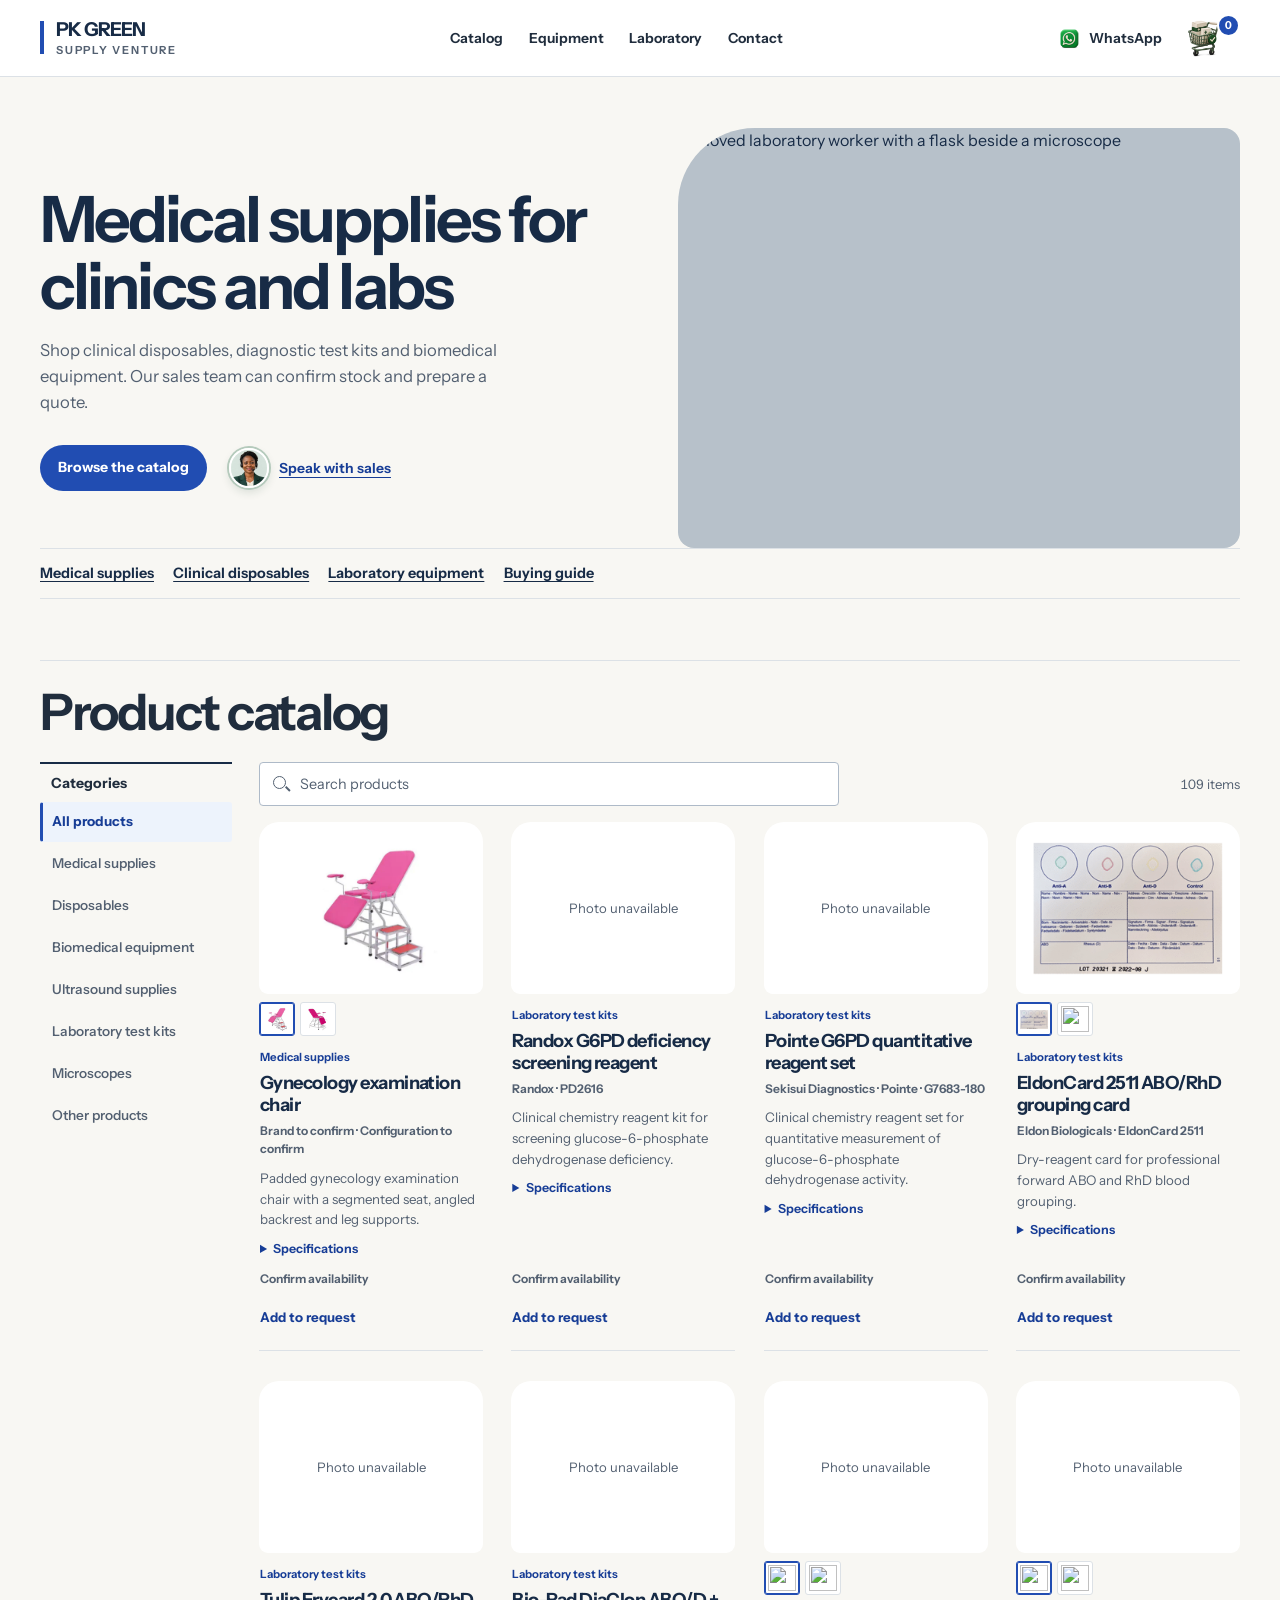
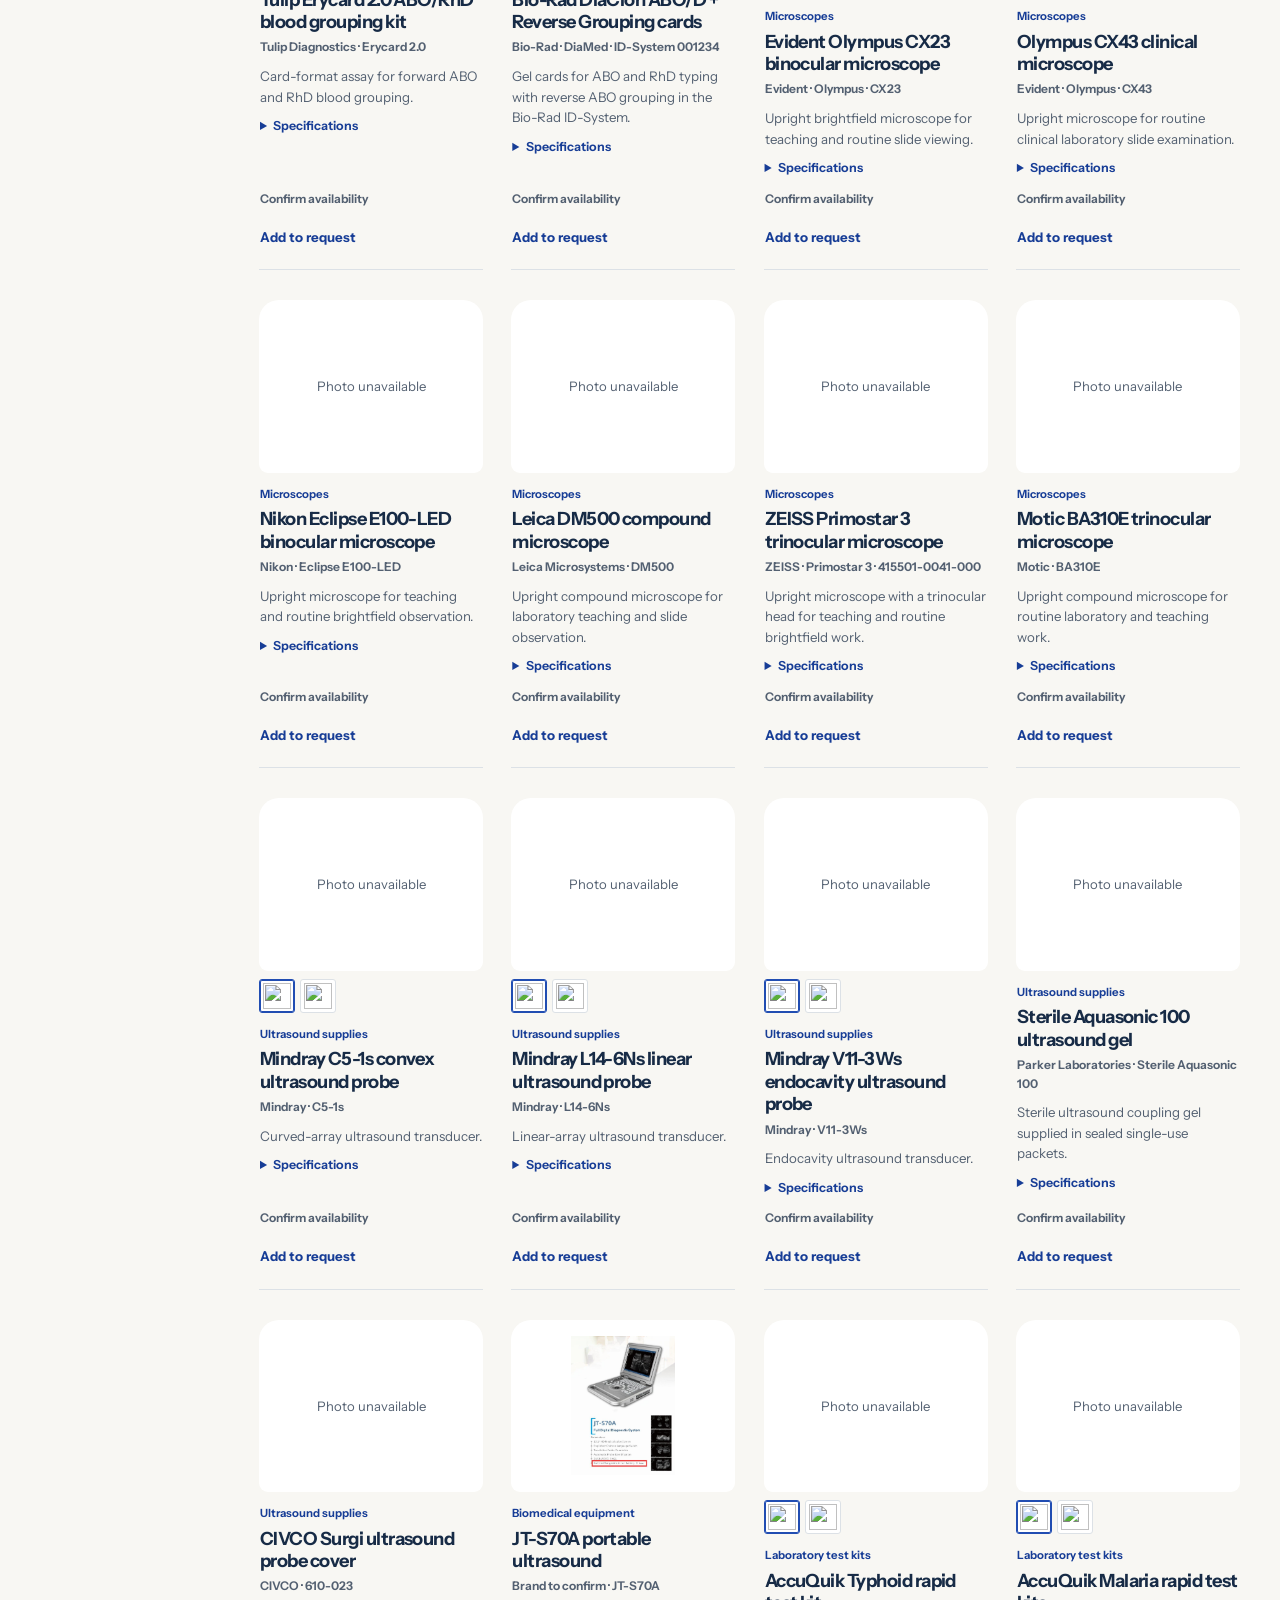
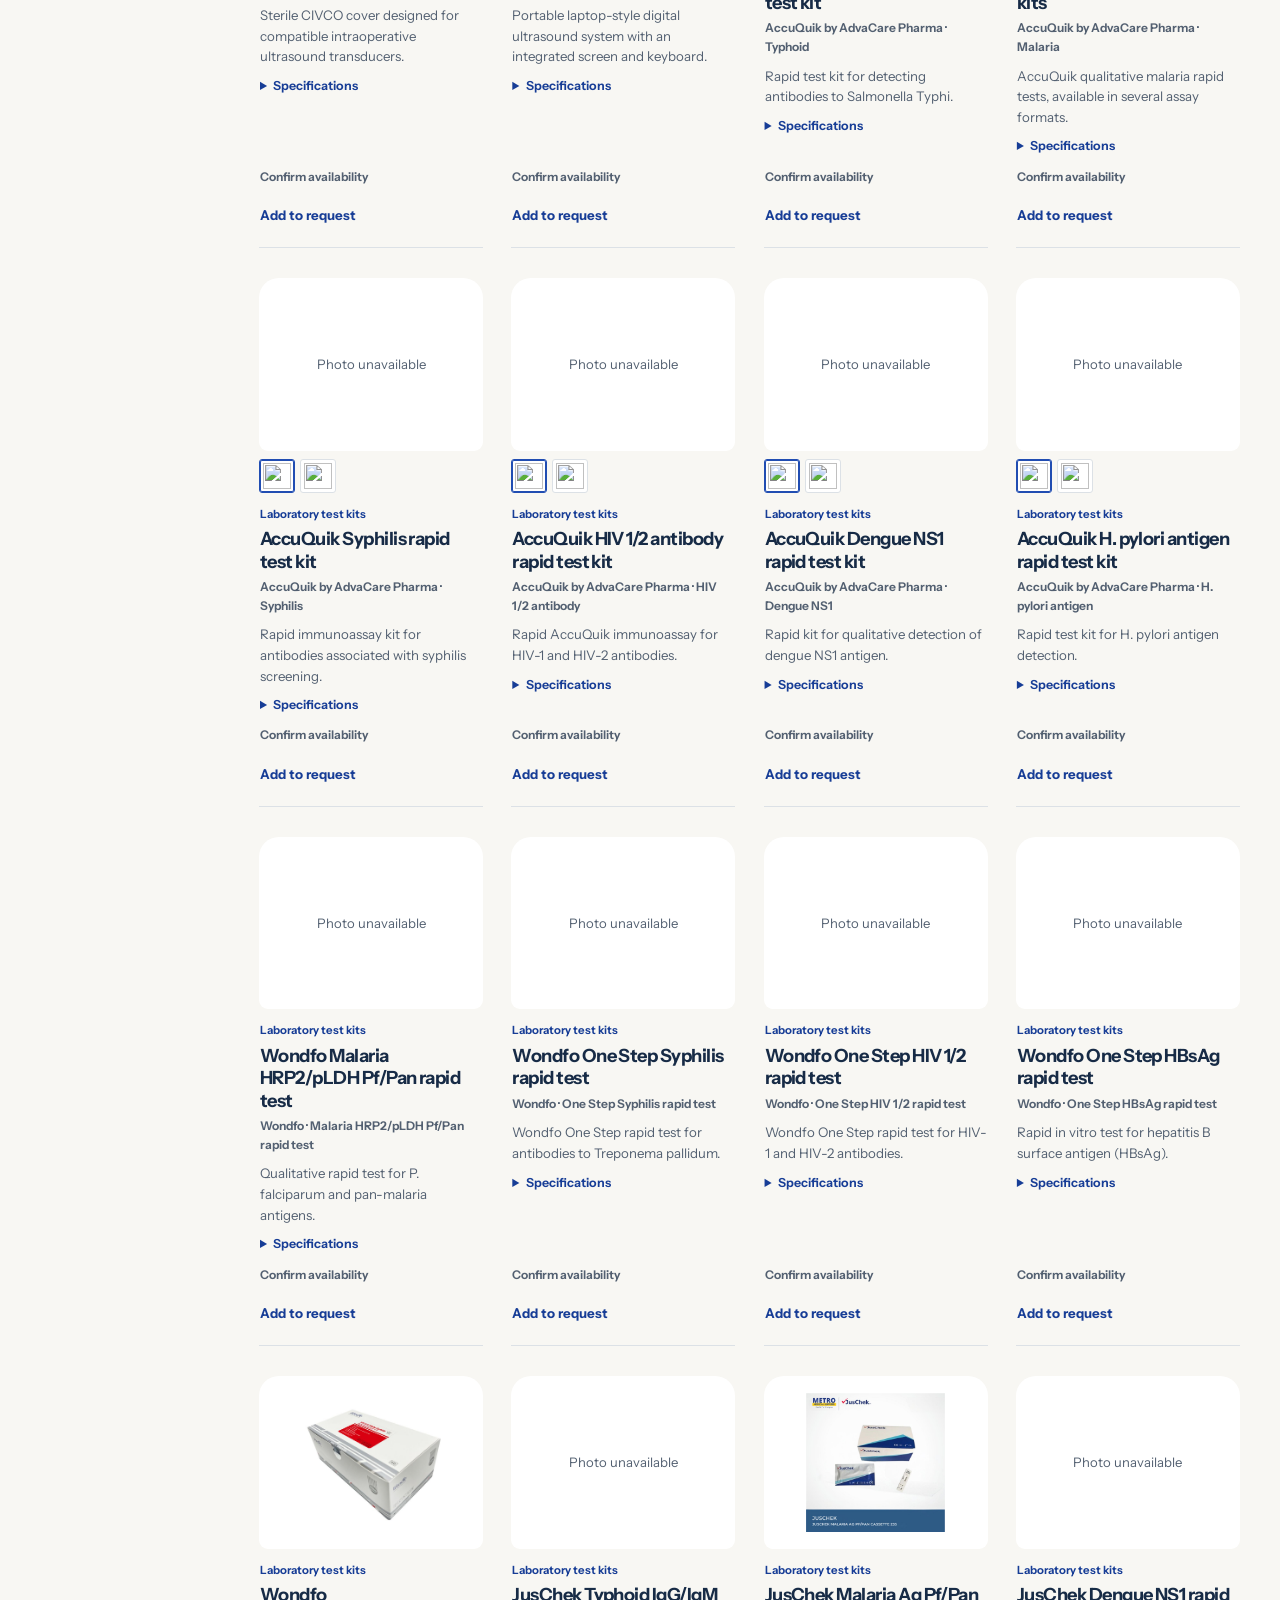
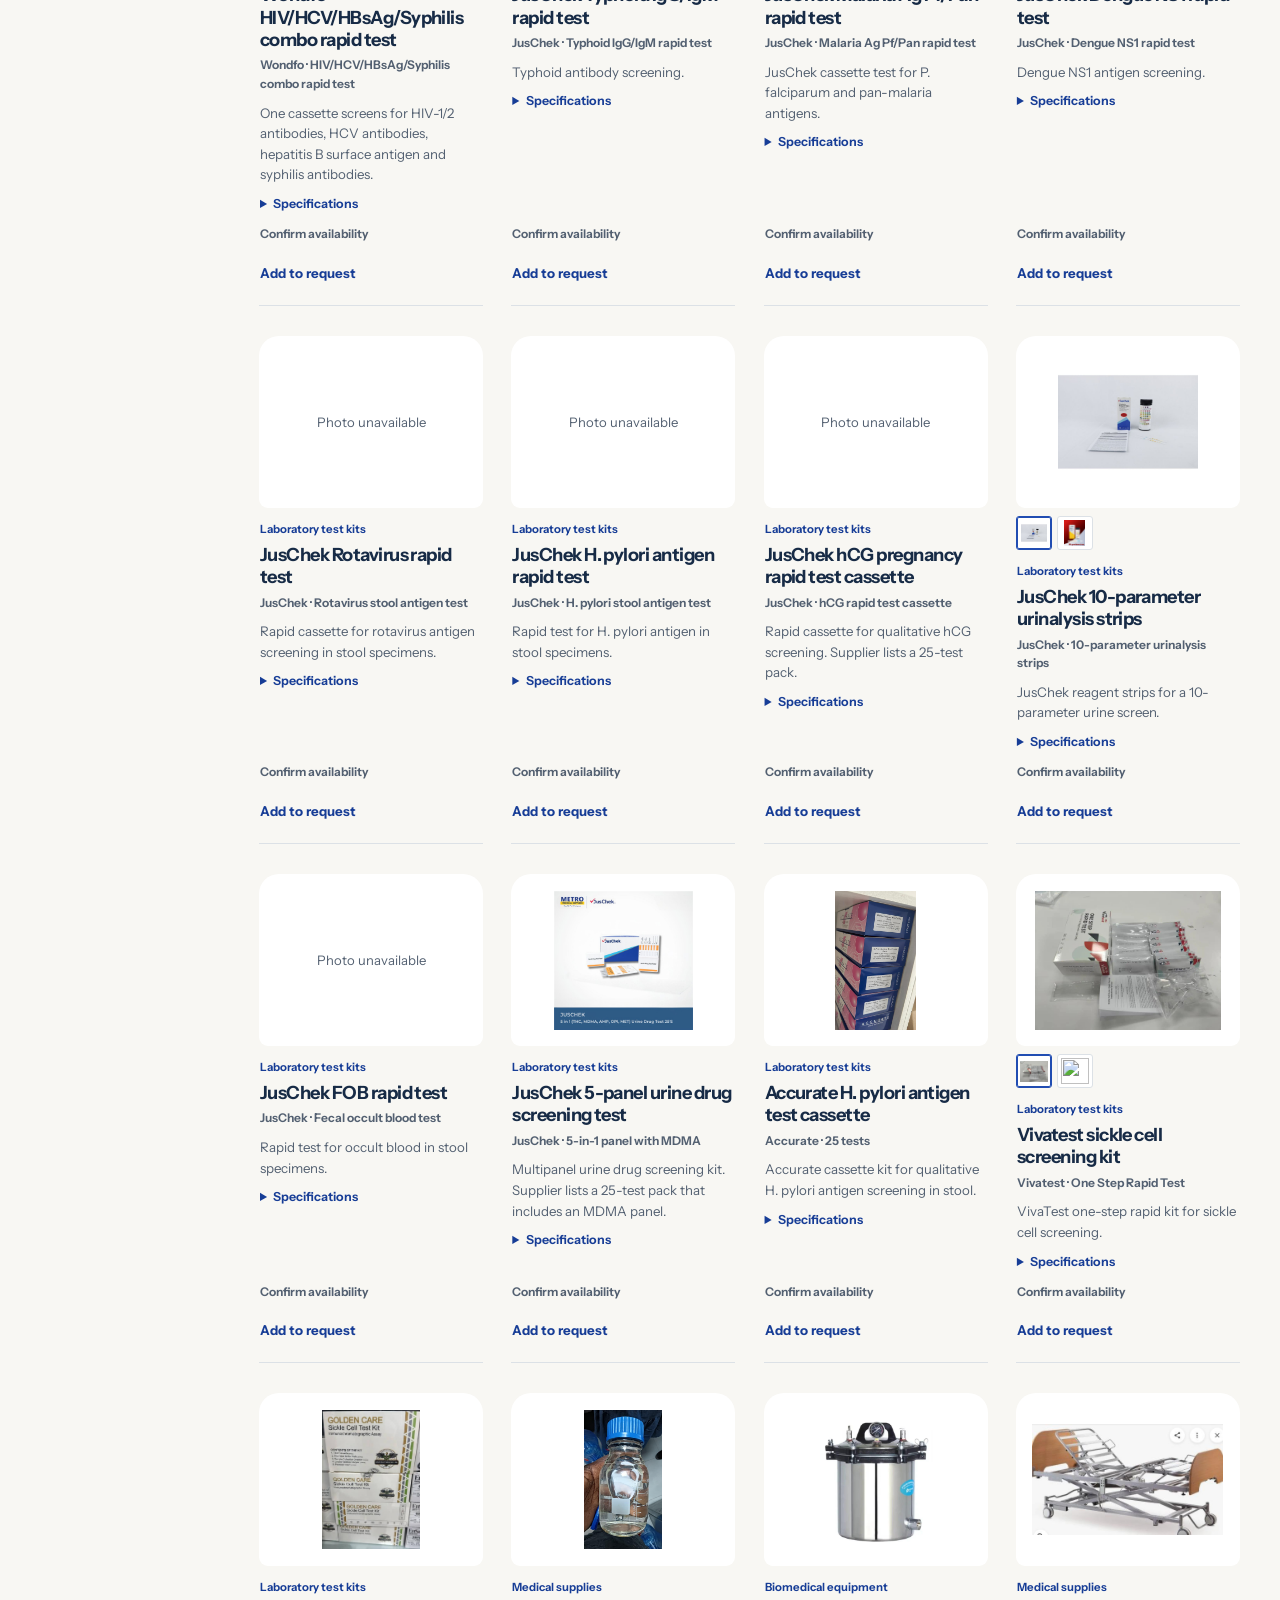
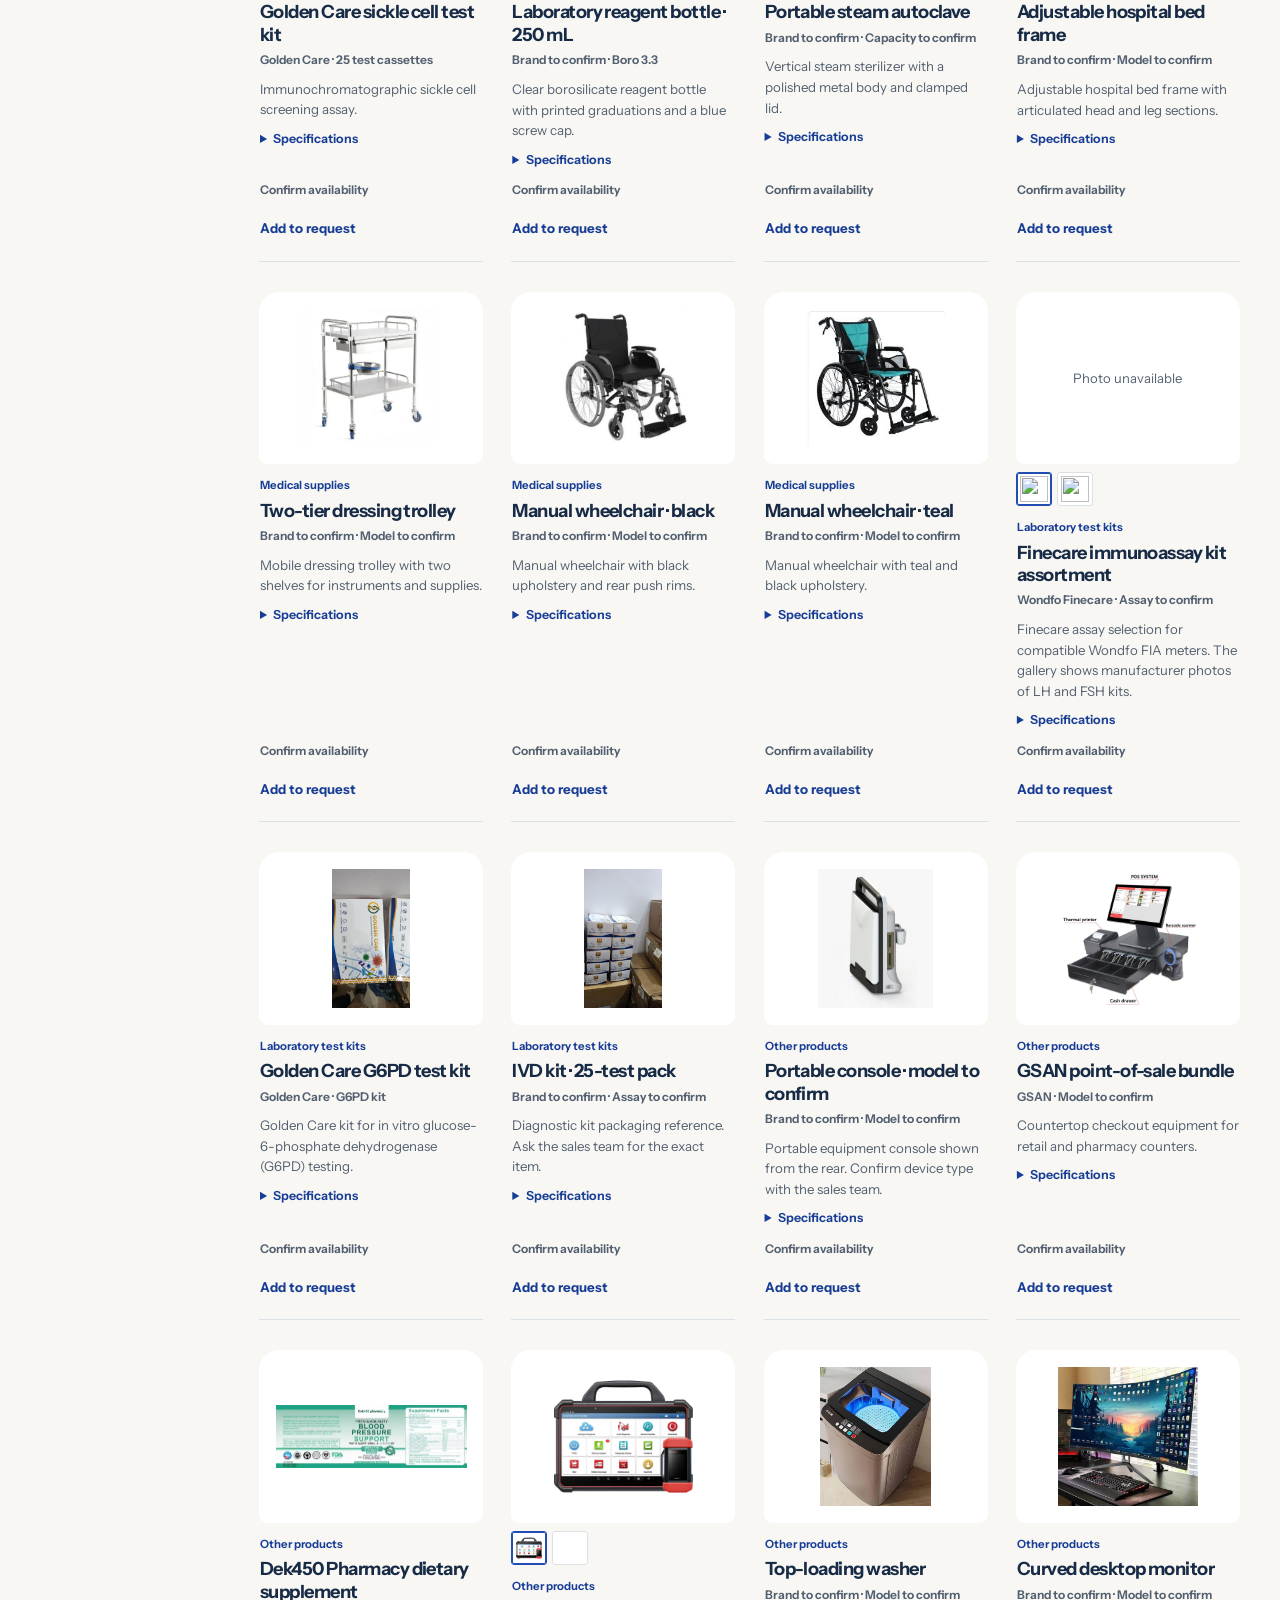
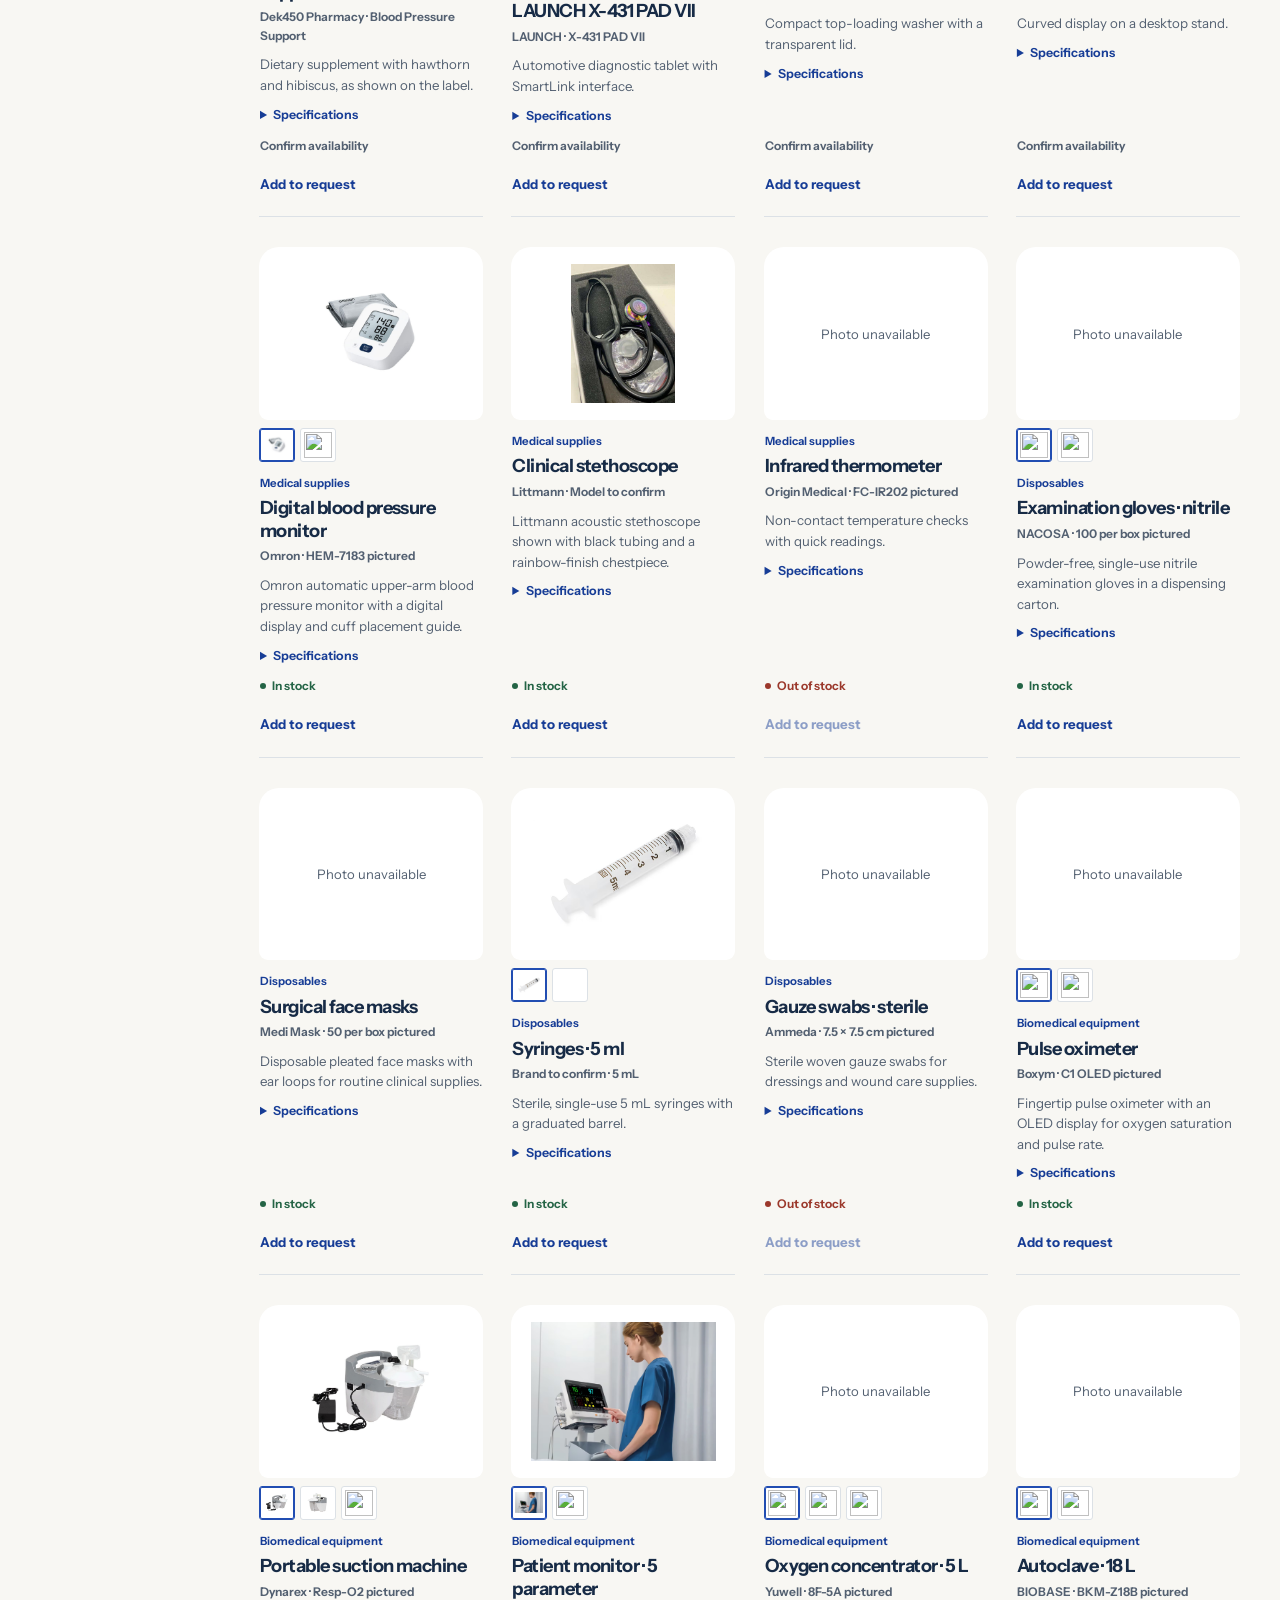
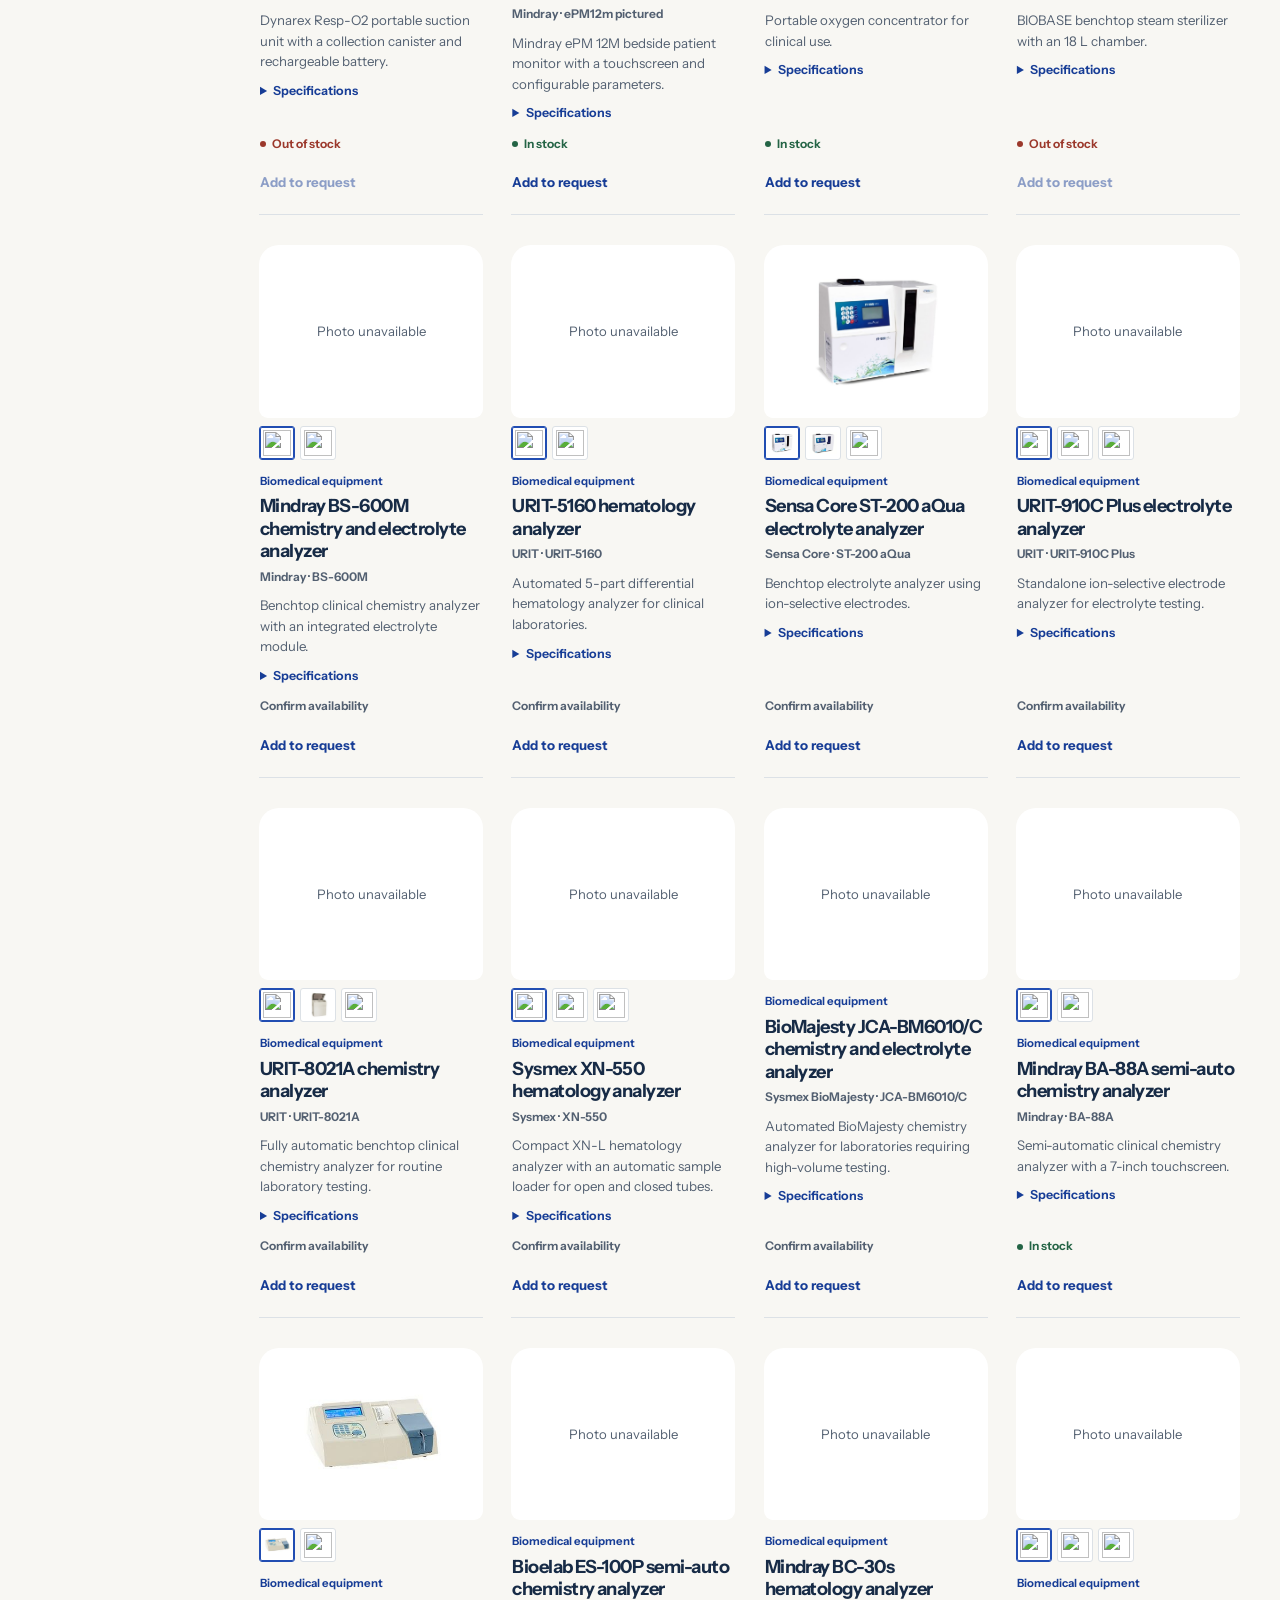
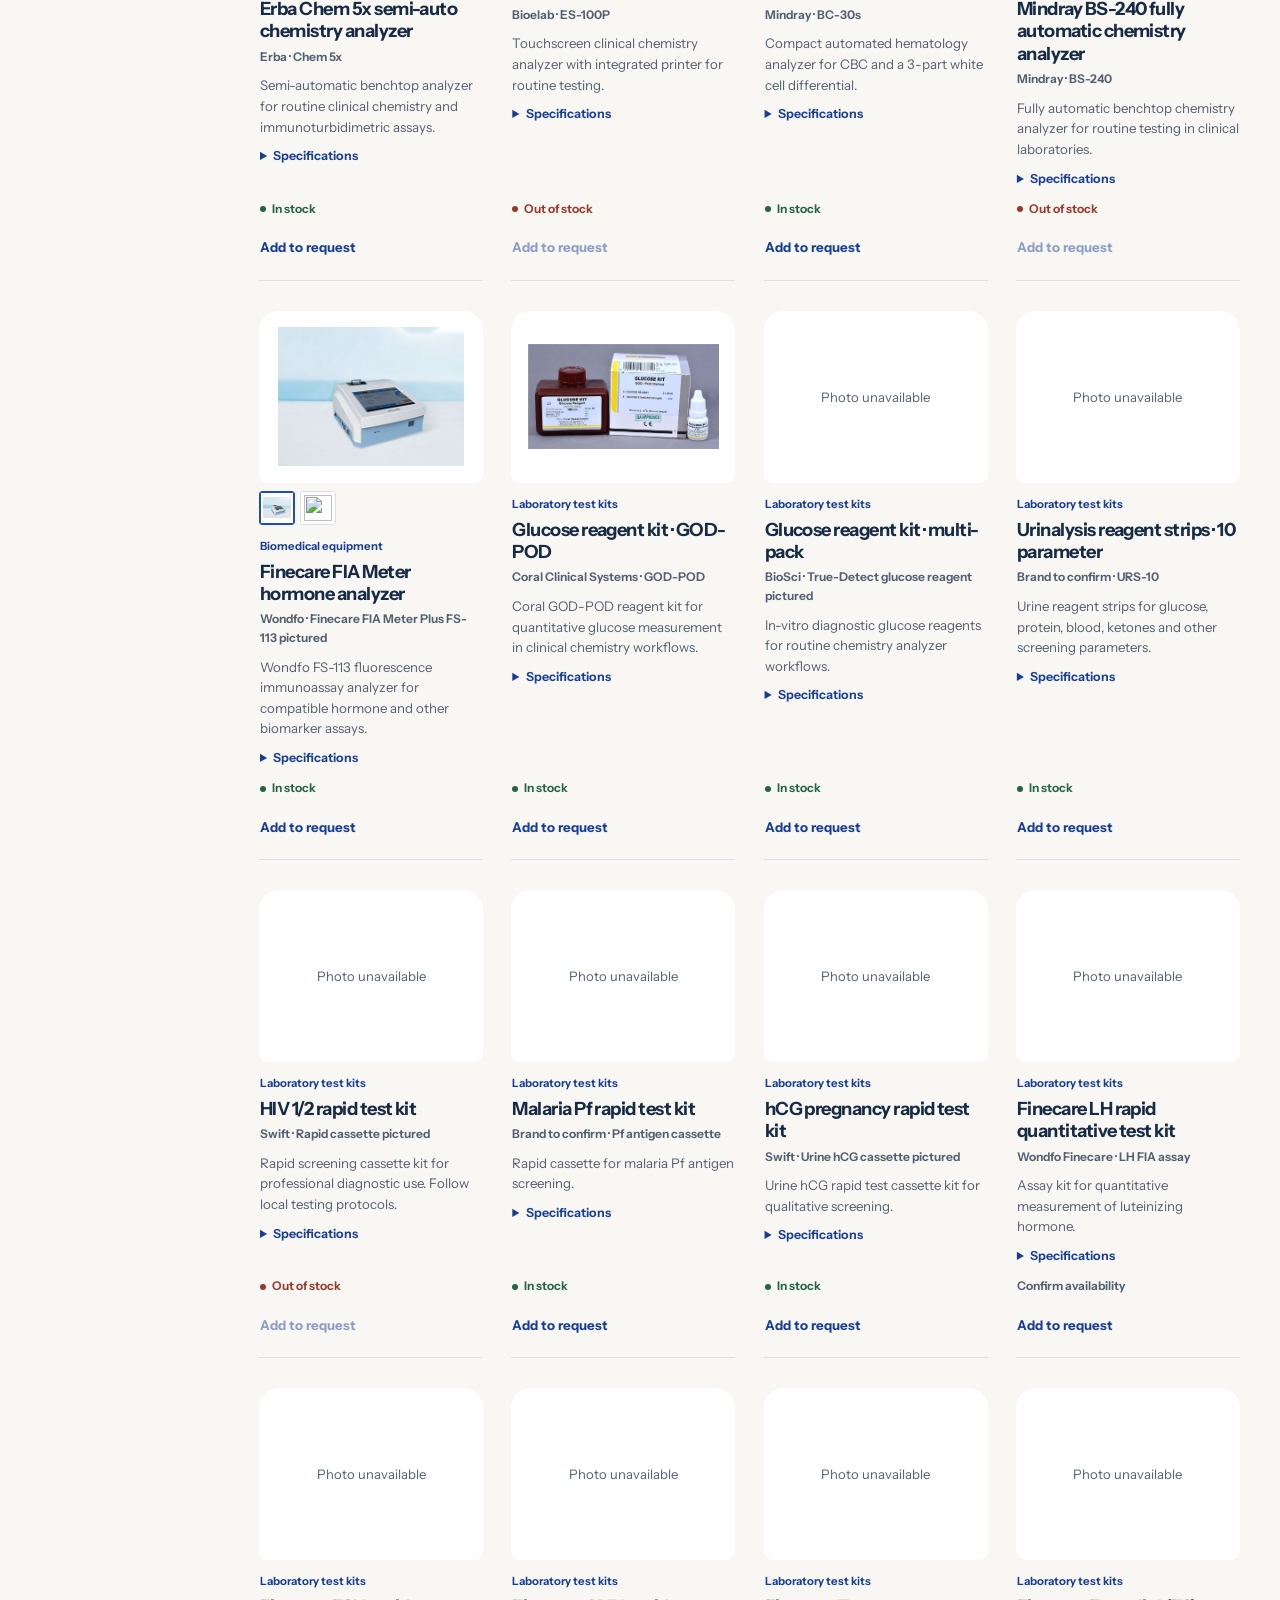
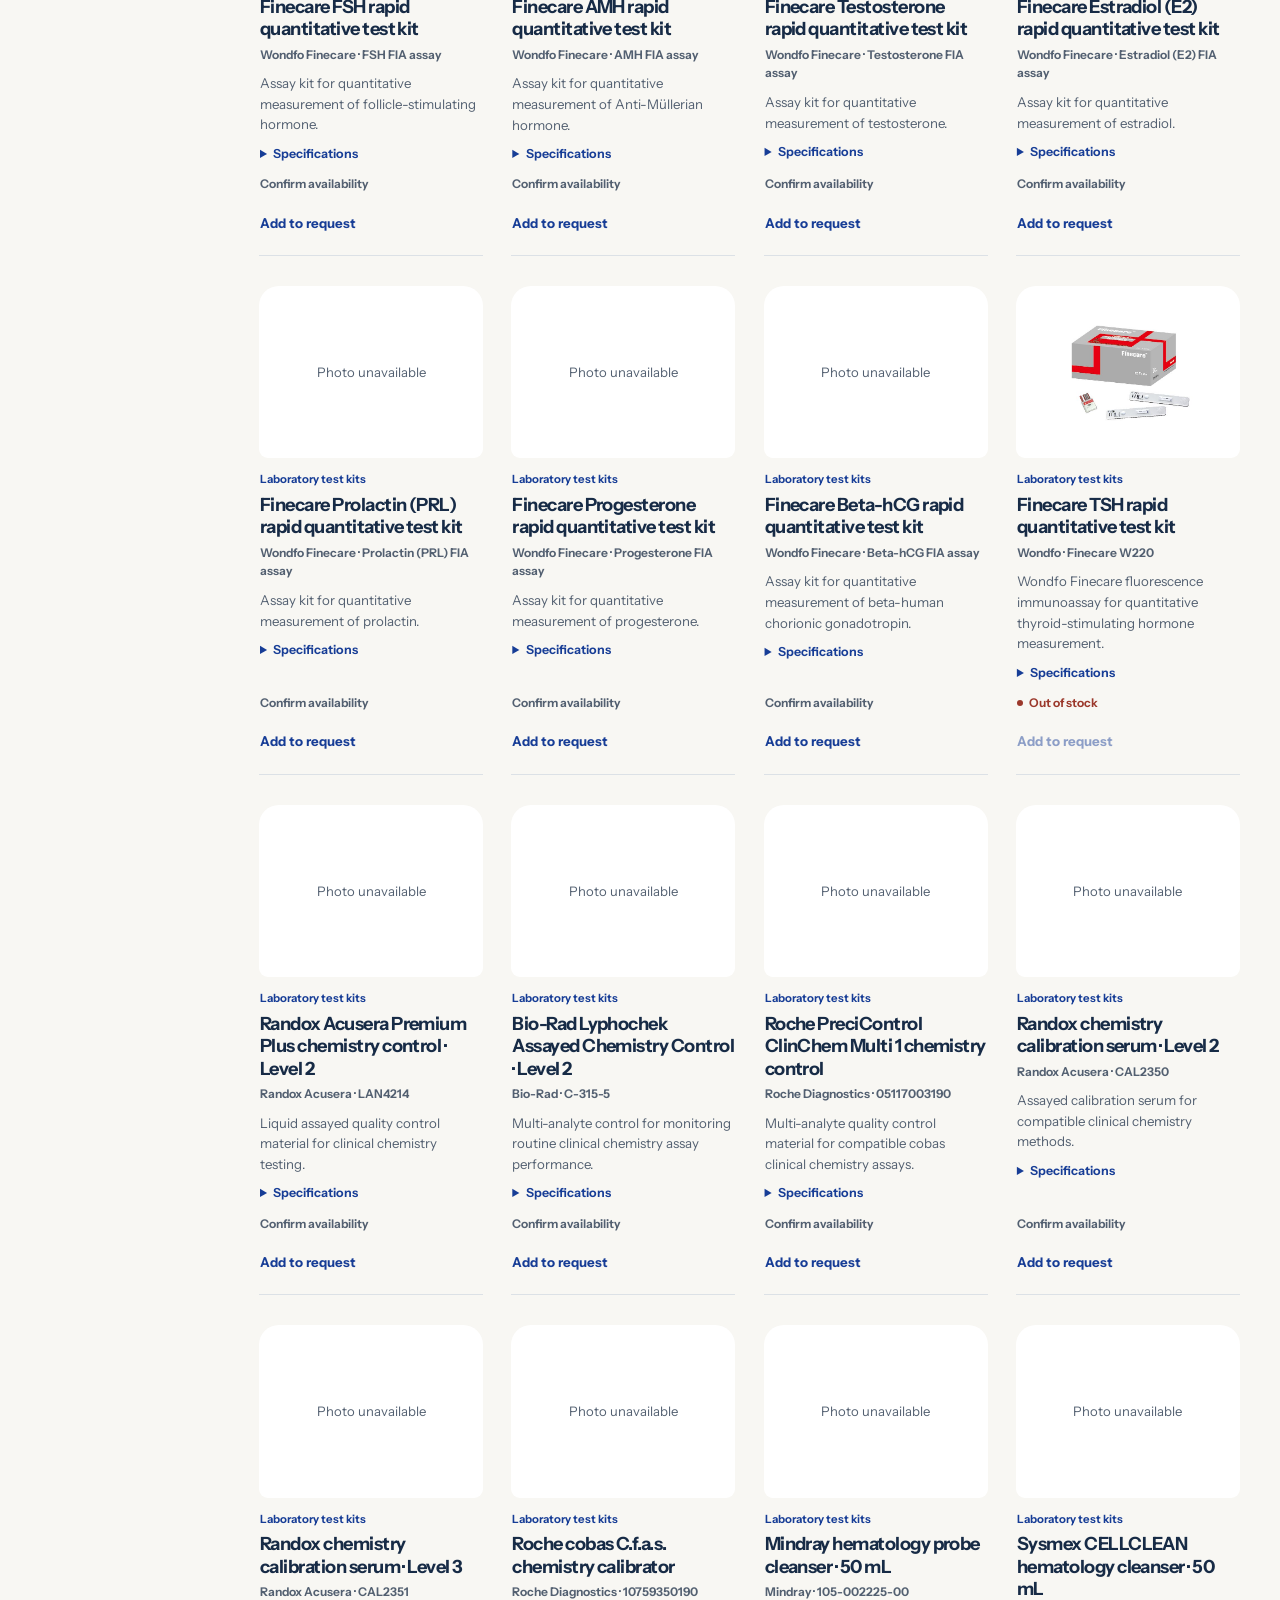
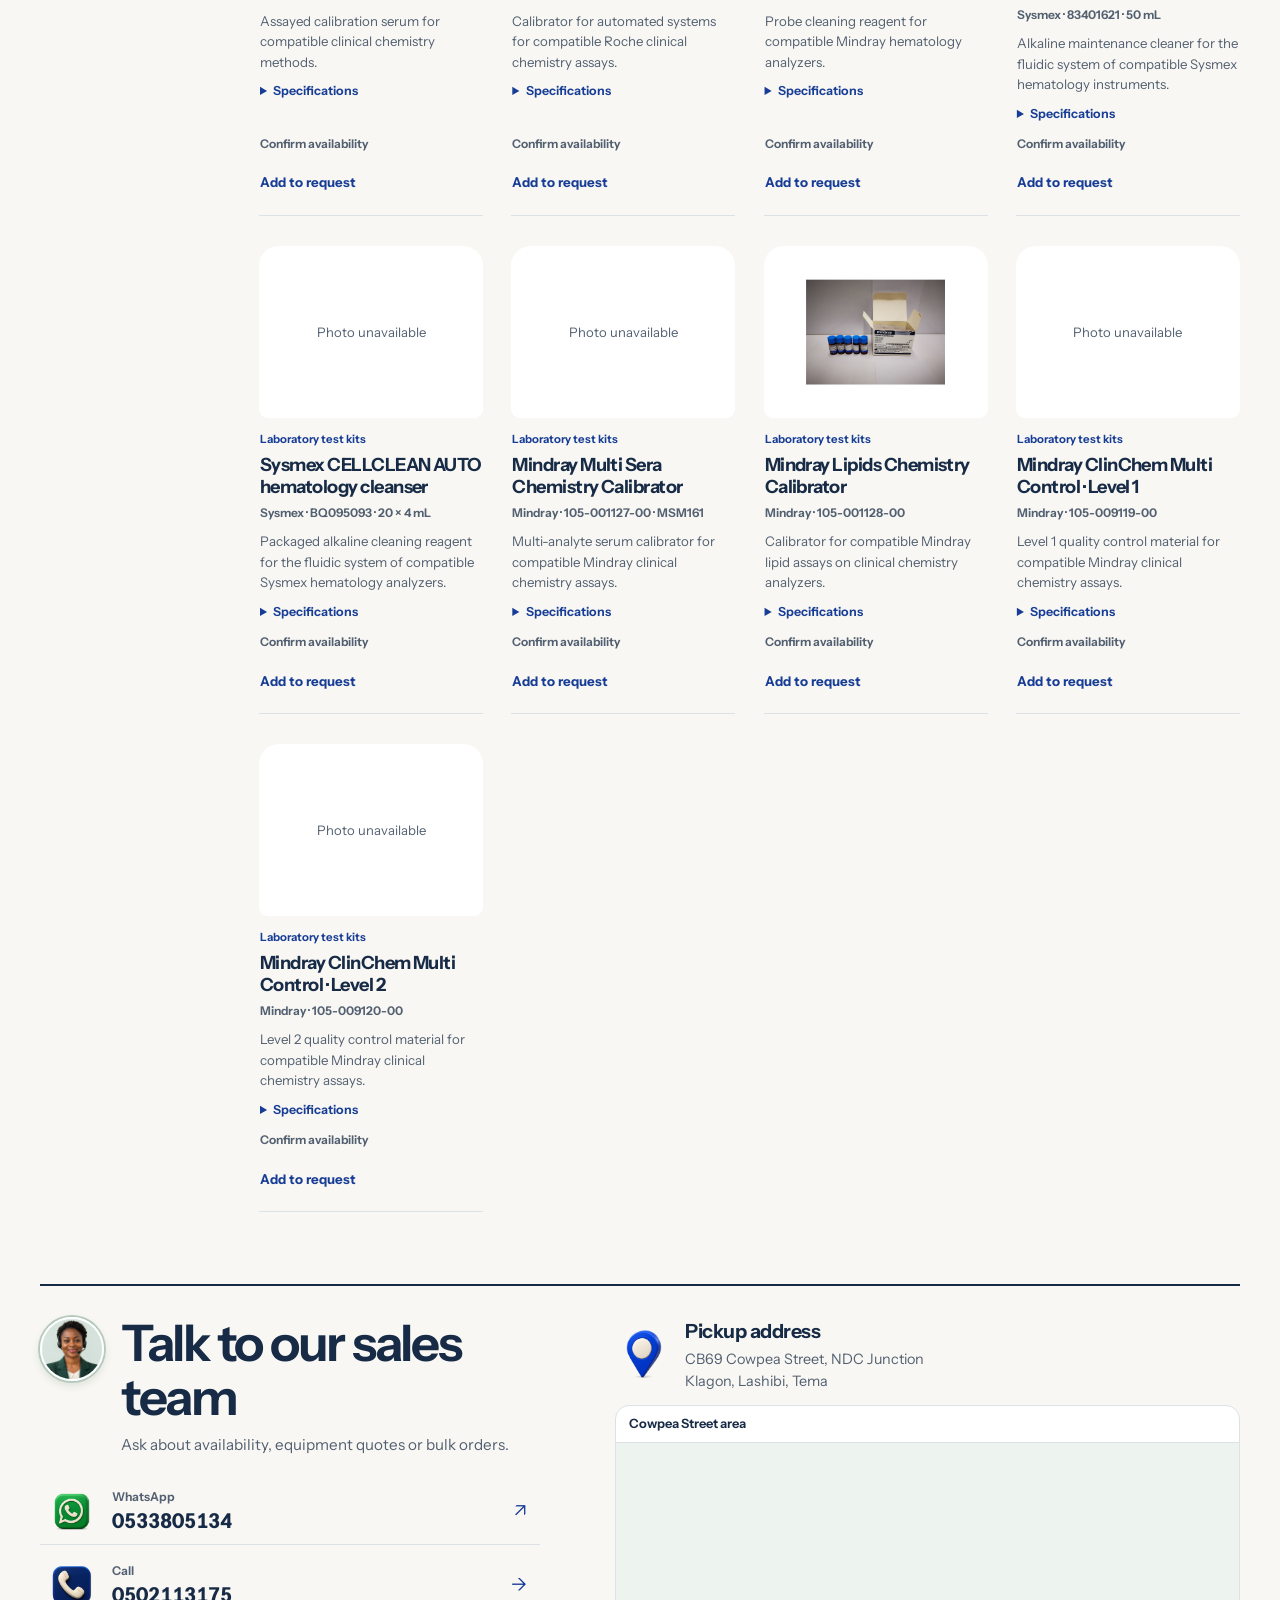
==== commit bb2a2fdc: "Use an accessible close icon in product photo galleries" ====
--- a/index.html
+++ b/index.html
@@ -48,7 +48,7 @@
 <link rel="preconnect" href="https://fonts.gstatic.com" crossorigin>
 <link href="https://fonts.googleapis.com/css2?family=Instrument+Sans:wght@400..700&display=swap" rel="stylesheet">
 <link rel="stylesheet" href="store-theme.css?v=open-layout-1">
-<link rel="stylesheet" href="storefront.css?v=product-cards-1">
+<link rel="stylesheet" href="storefront.css?v=gallery-close-1">
 <link rel="icon" type="image/png" href="assets/brand/dek450-3d-mark.png">
 <link rel="stylesheet" href="guides.css?v=1">
 </head>
@@ -184,7 +184,12 @@
 </footer>
 
 <dialog id="photoDialog" class="photo-dialog" aria-labelledby="photoTitle">
-  <header><h2 id="photoTitle"></h2><button id="photoClose" type="button" autofocus>Close</button></header>
+  <header>
+    <h2 id="photoTitle"></h2>
+    <button class="close-button" id="photoClose" type="button" aria-label="Close photo gallery" title="Close photo gallery" autofocus>
+      <span aria-hidden="true">&times;</span>
+    </button>
+  </header>
   <div class="dialog-image"><img id="photoLarge" alt=""><span id="photoError" hidden>Photo unavailable</span></div>
   <footer><button id="photoPrevious" type="button">Previous</button><span class="dialog-caption" id="photoCaption" aria-live="polite"></span><button id="photoNext" type="button">Next</button></footer>
   <div class="dialog-links">
--- a/storefront.css
+++ b/storefront.css
@@ -121,6 +121,17 @@
 .photo-dialog h2 { font-size: clamp(1.12rem, 3vw, 1.45rem); font-weight: 680; letter-spacing: -.025em; }
 .photo-dialog button { min-height: 36px; padding: 5px 10px; border: 1px solid var(--input-line); border-radius: 4px; background: var(--white); color: var(--navy); cursor: pointer; font-size: .84rem; }
 .photo-dialog button:hover { background: var(--blue-light); }
+.photo-dialog .close-button {
+  display: grid;
+  place-items: center;
+  flex: 0 0 44px;
+  width: 44px;
+  height: 44px;
+  padding: 0;
+  border-radius: 50%;
+  font-size: 1.625rem;
+  line-height: 1;
+}
 .dialog-image { display: grid; place-items: center; margin: 12px 0; height: min(55vh, 475px); overflow: hidden; background: var(--white); border: 1px solid var(--line); }
 .dialog-image img { width: 100%; height: 100%; min-height: 0; object-fit: contain; padding: 9px; }
 .dialog-caption, .dialog-links { color: var(--muted); font-size: .8rem; }
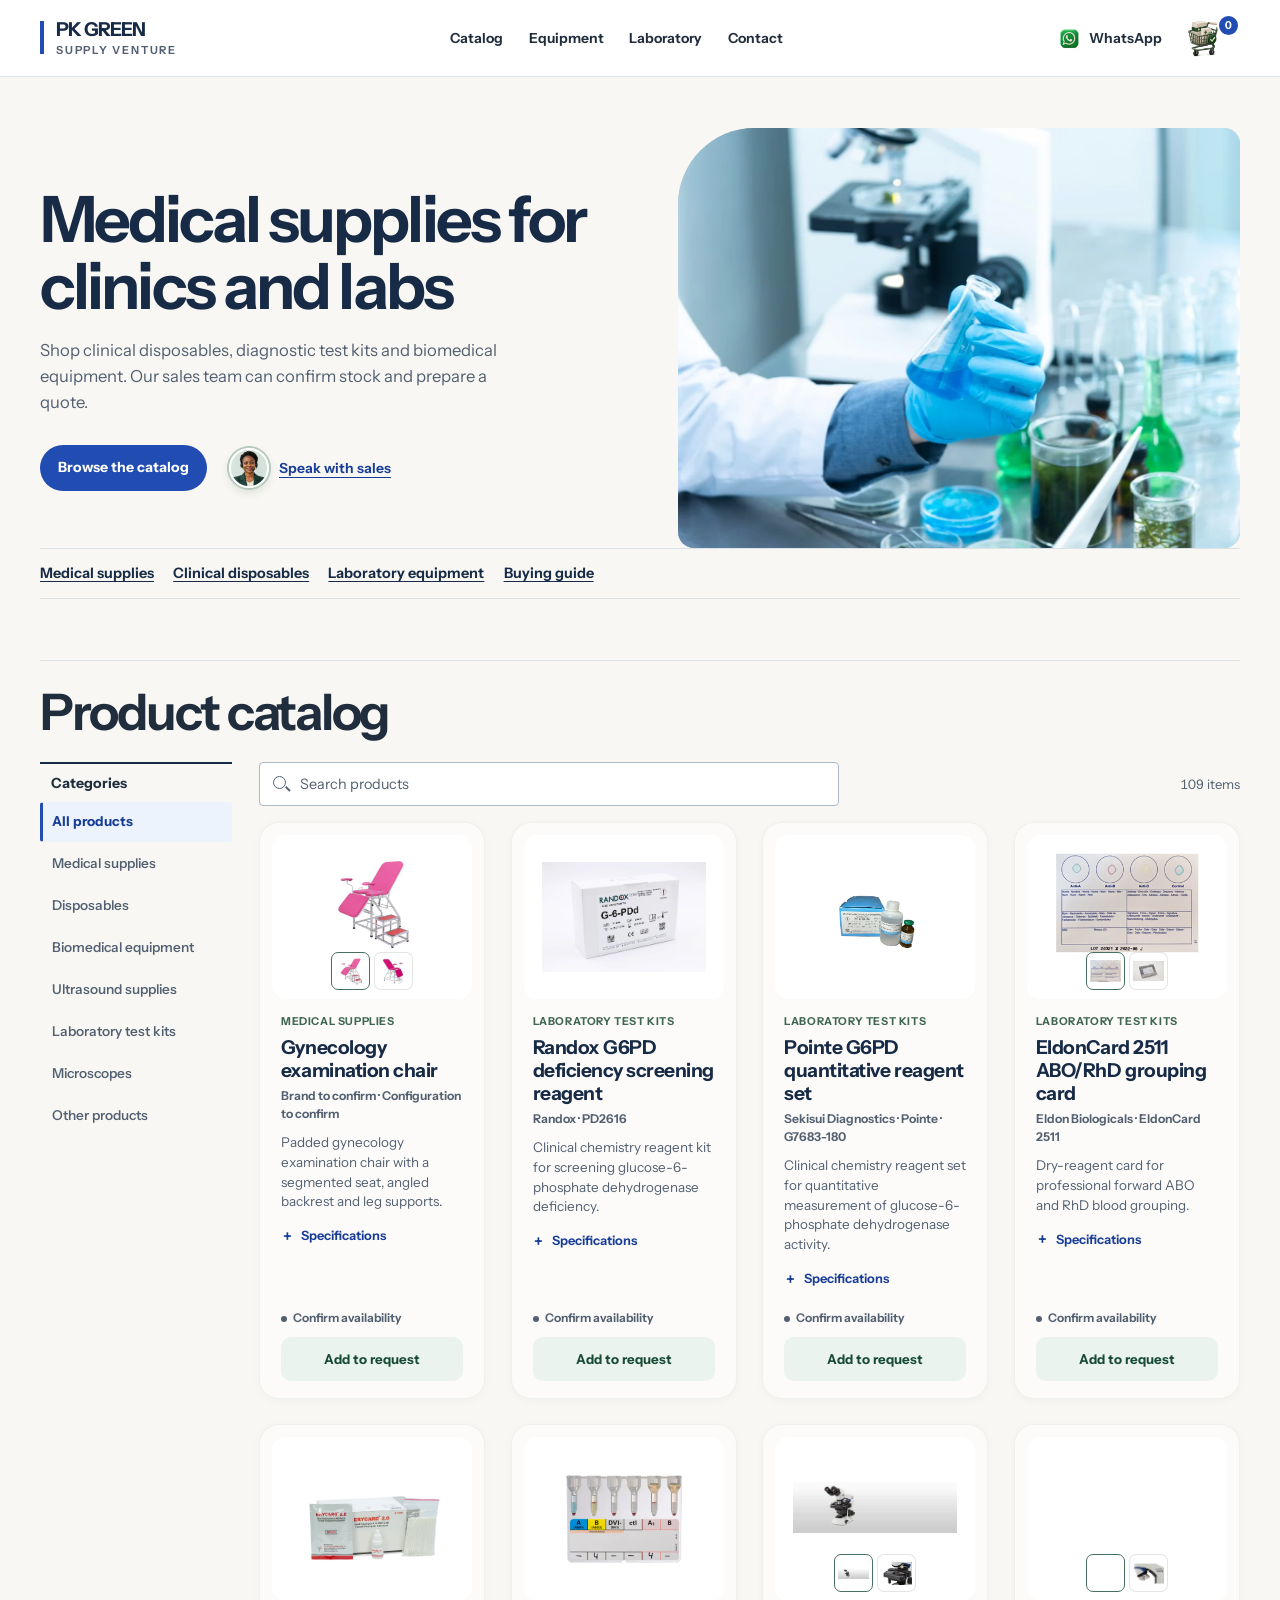
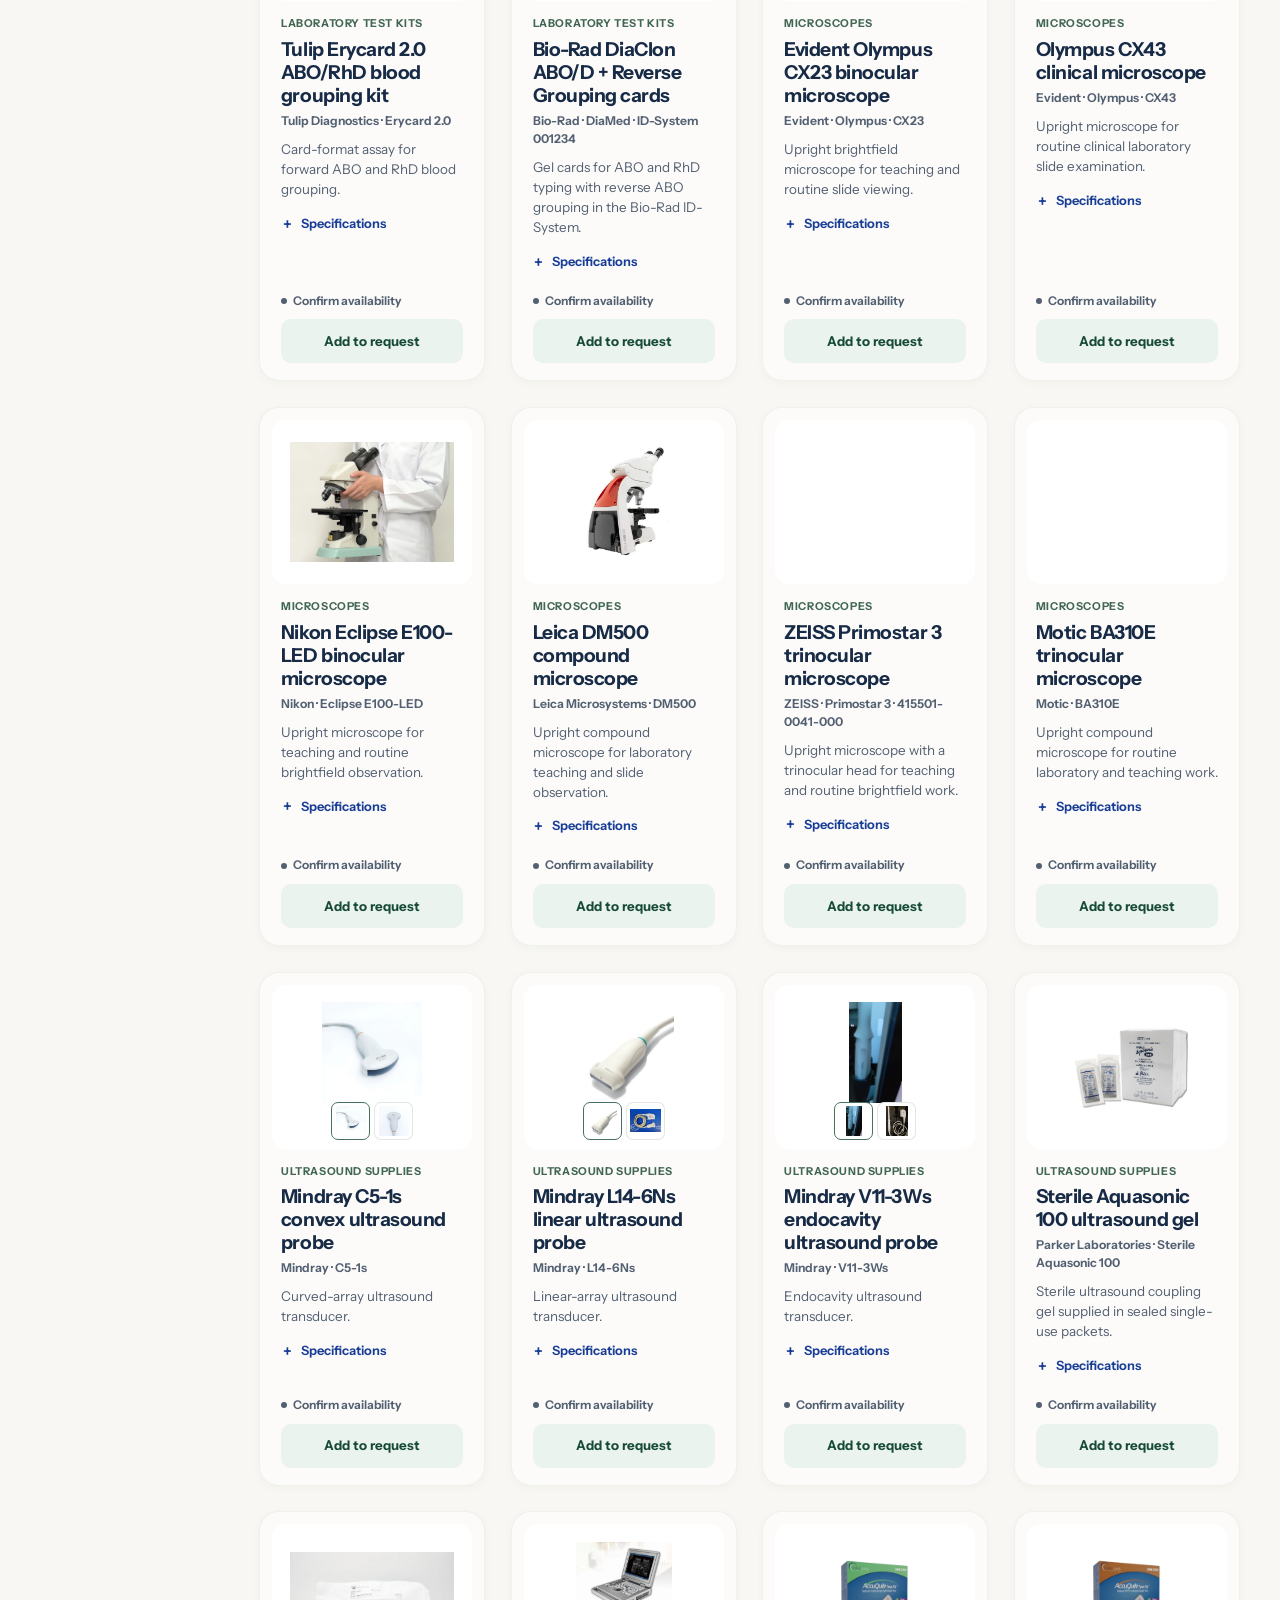
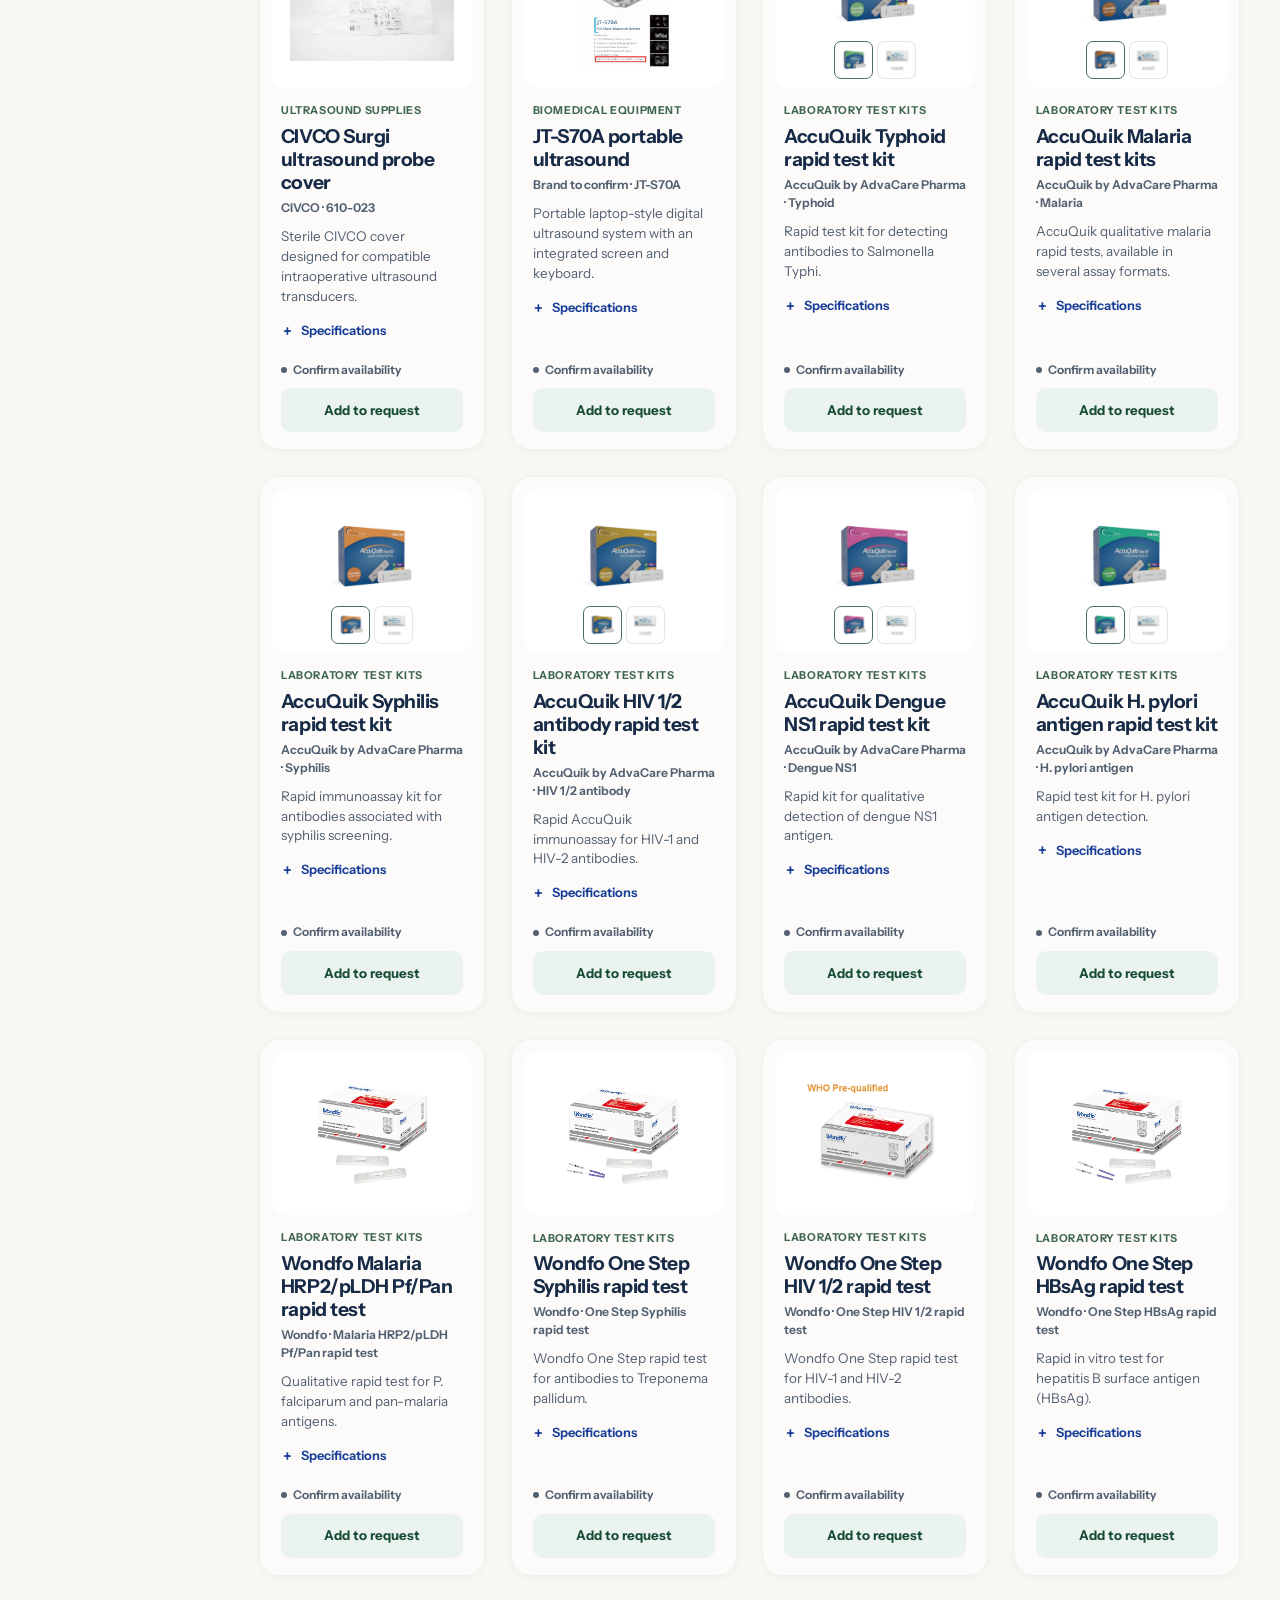
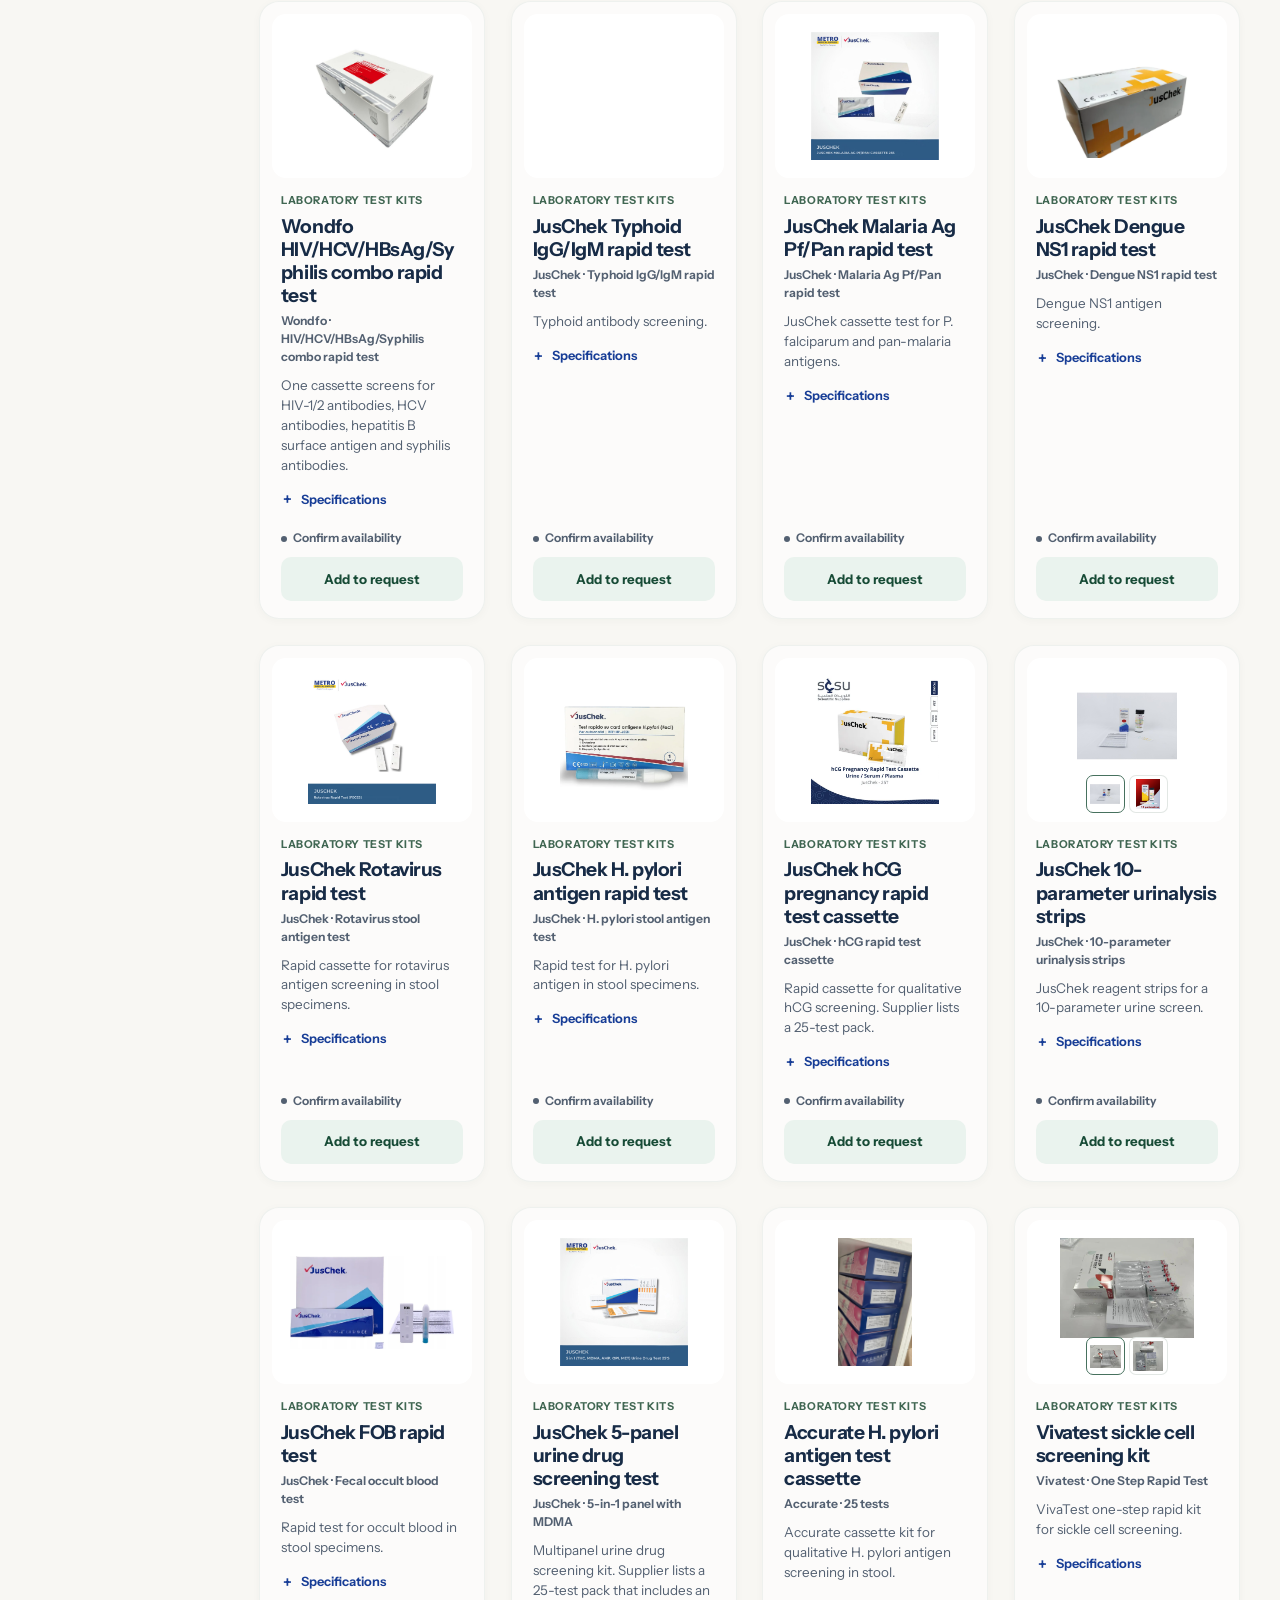
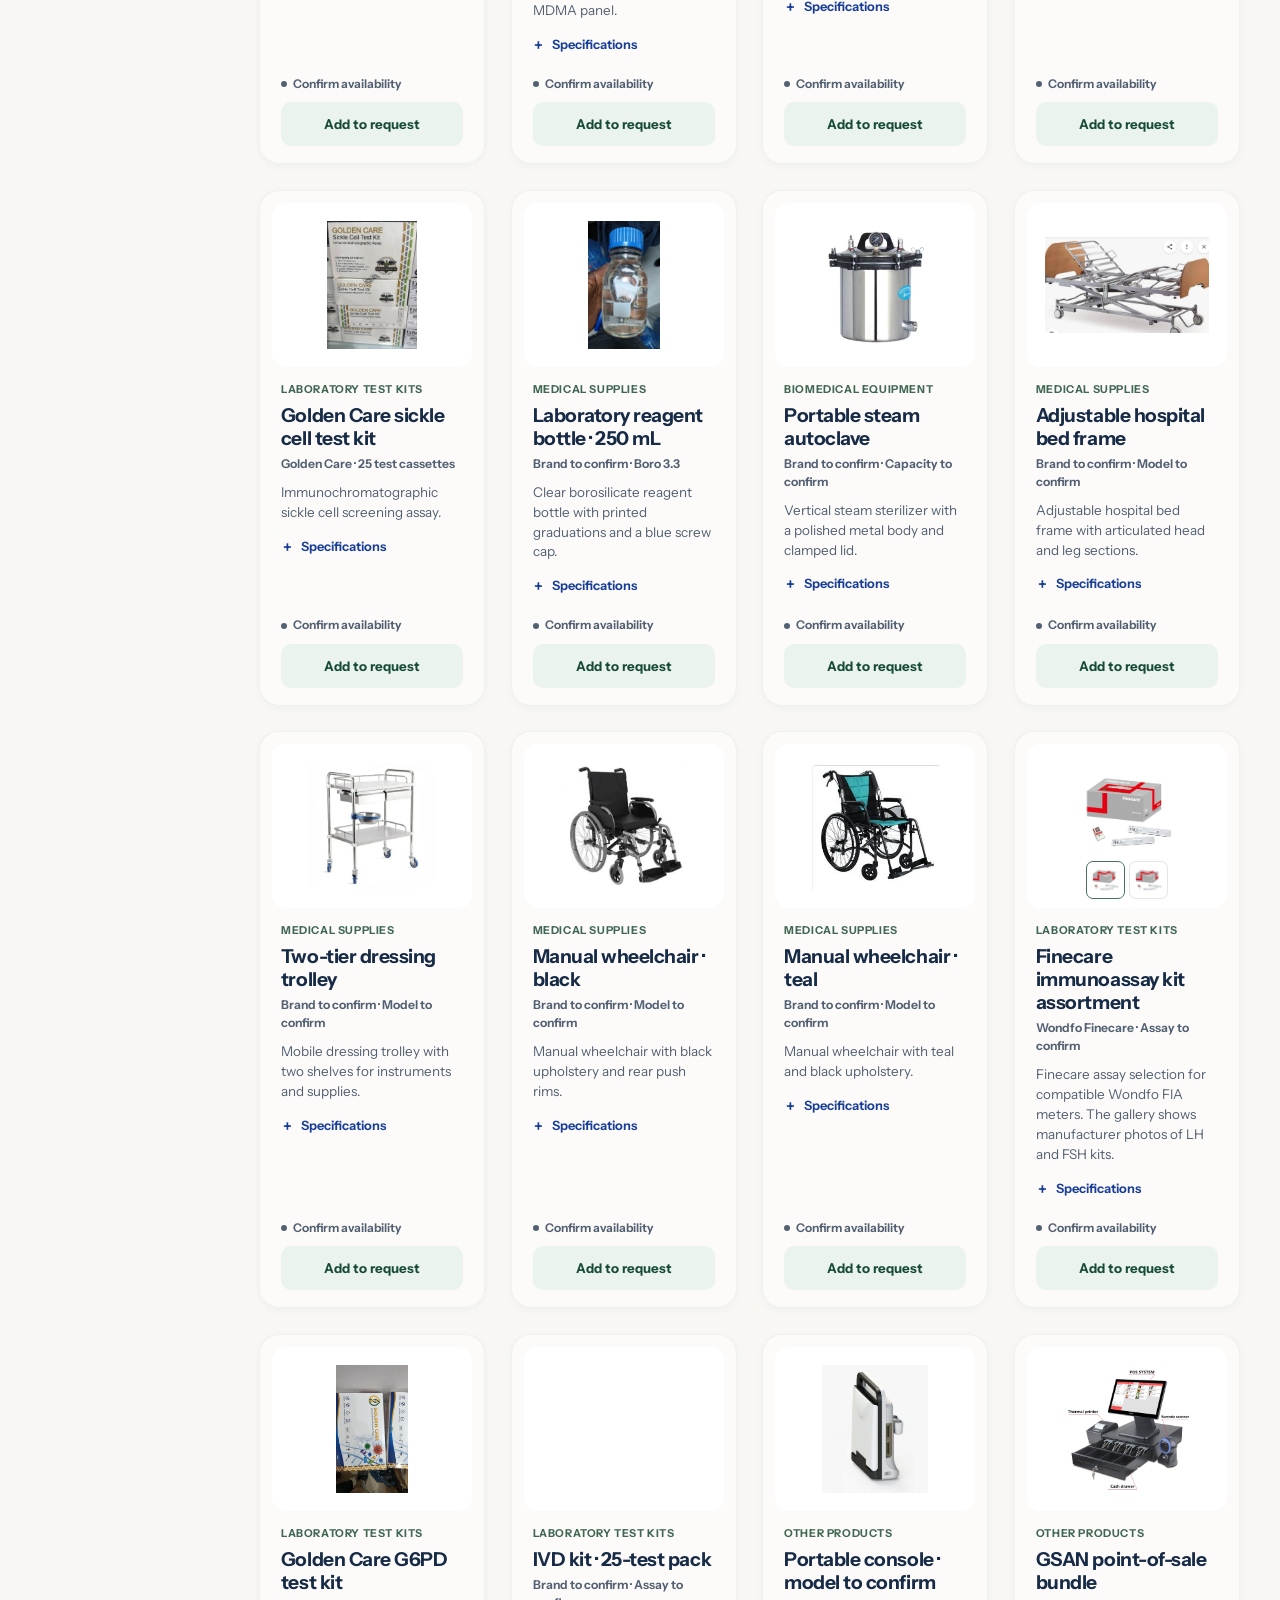
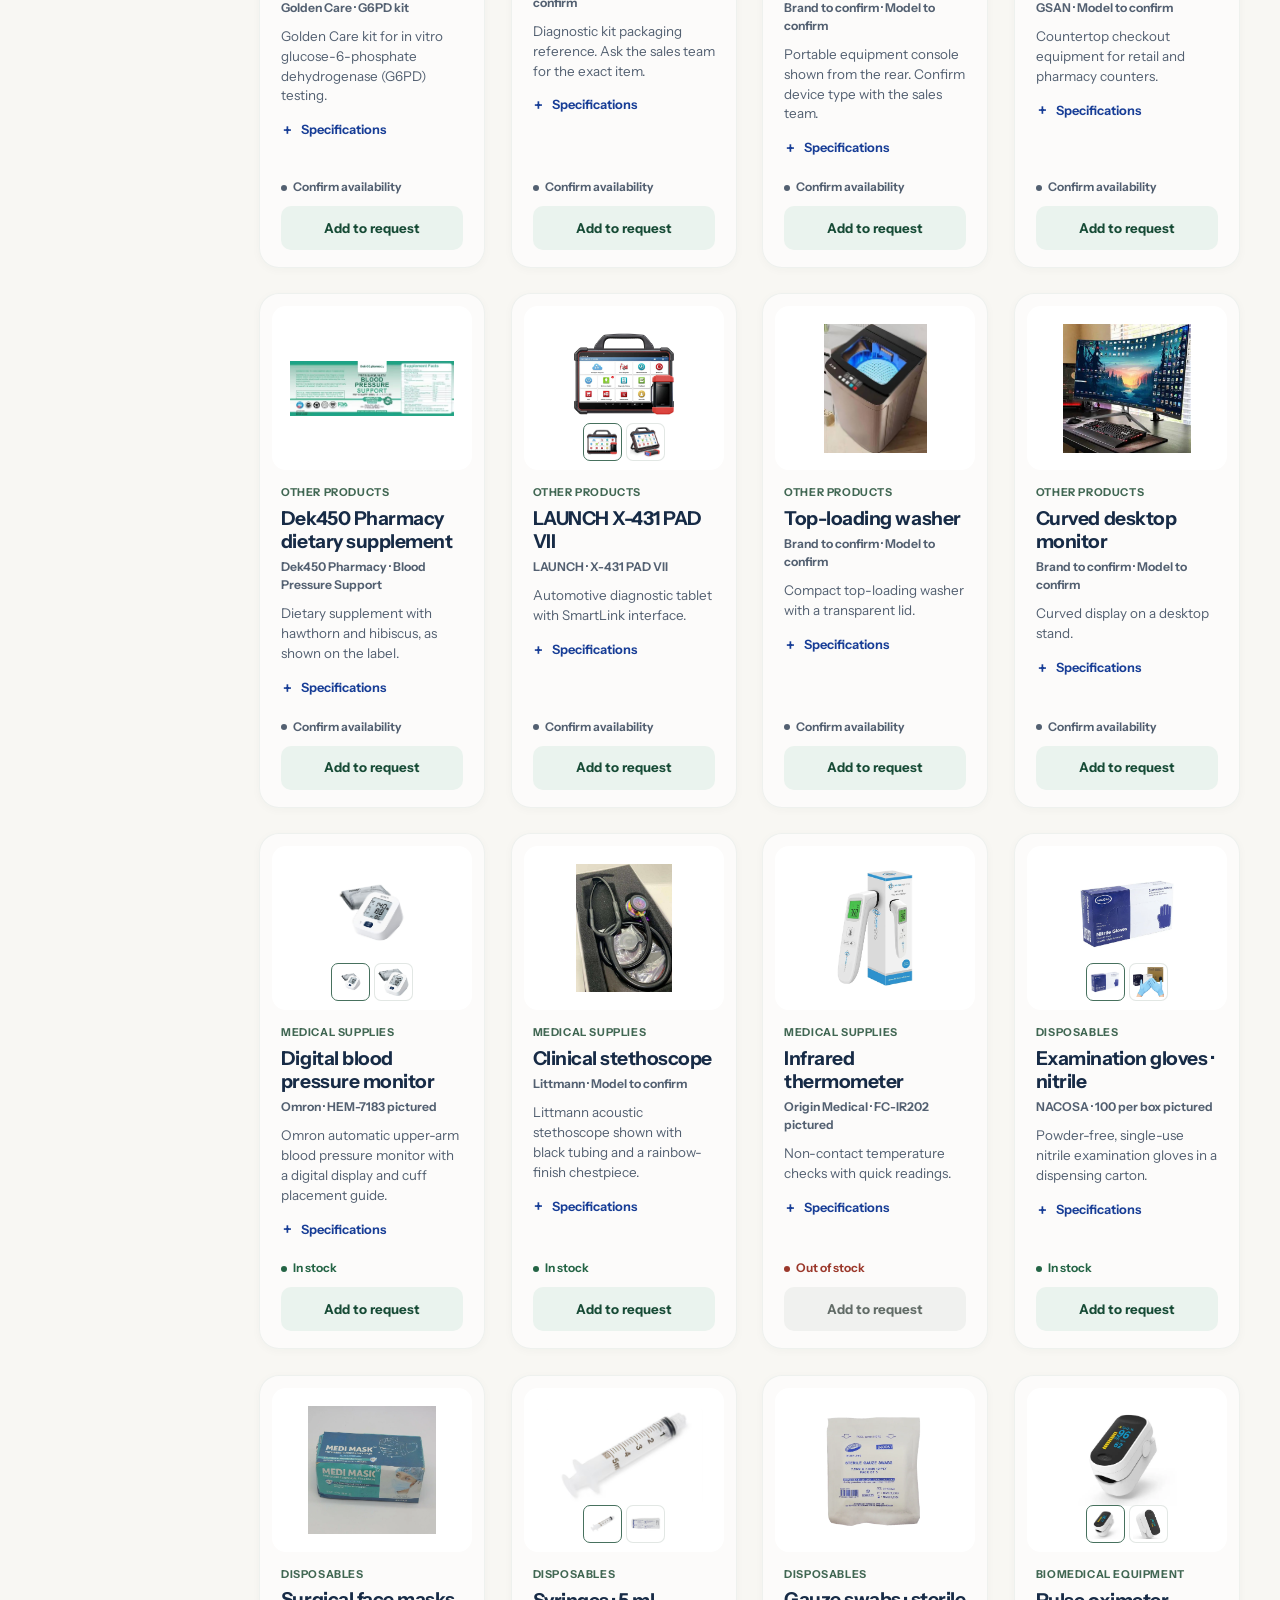
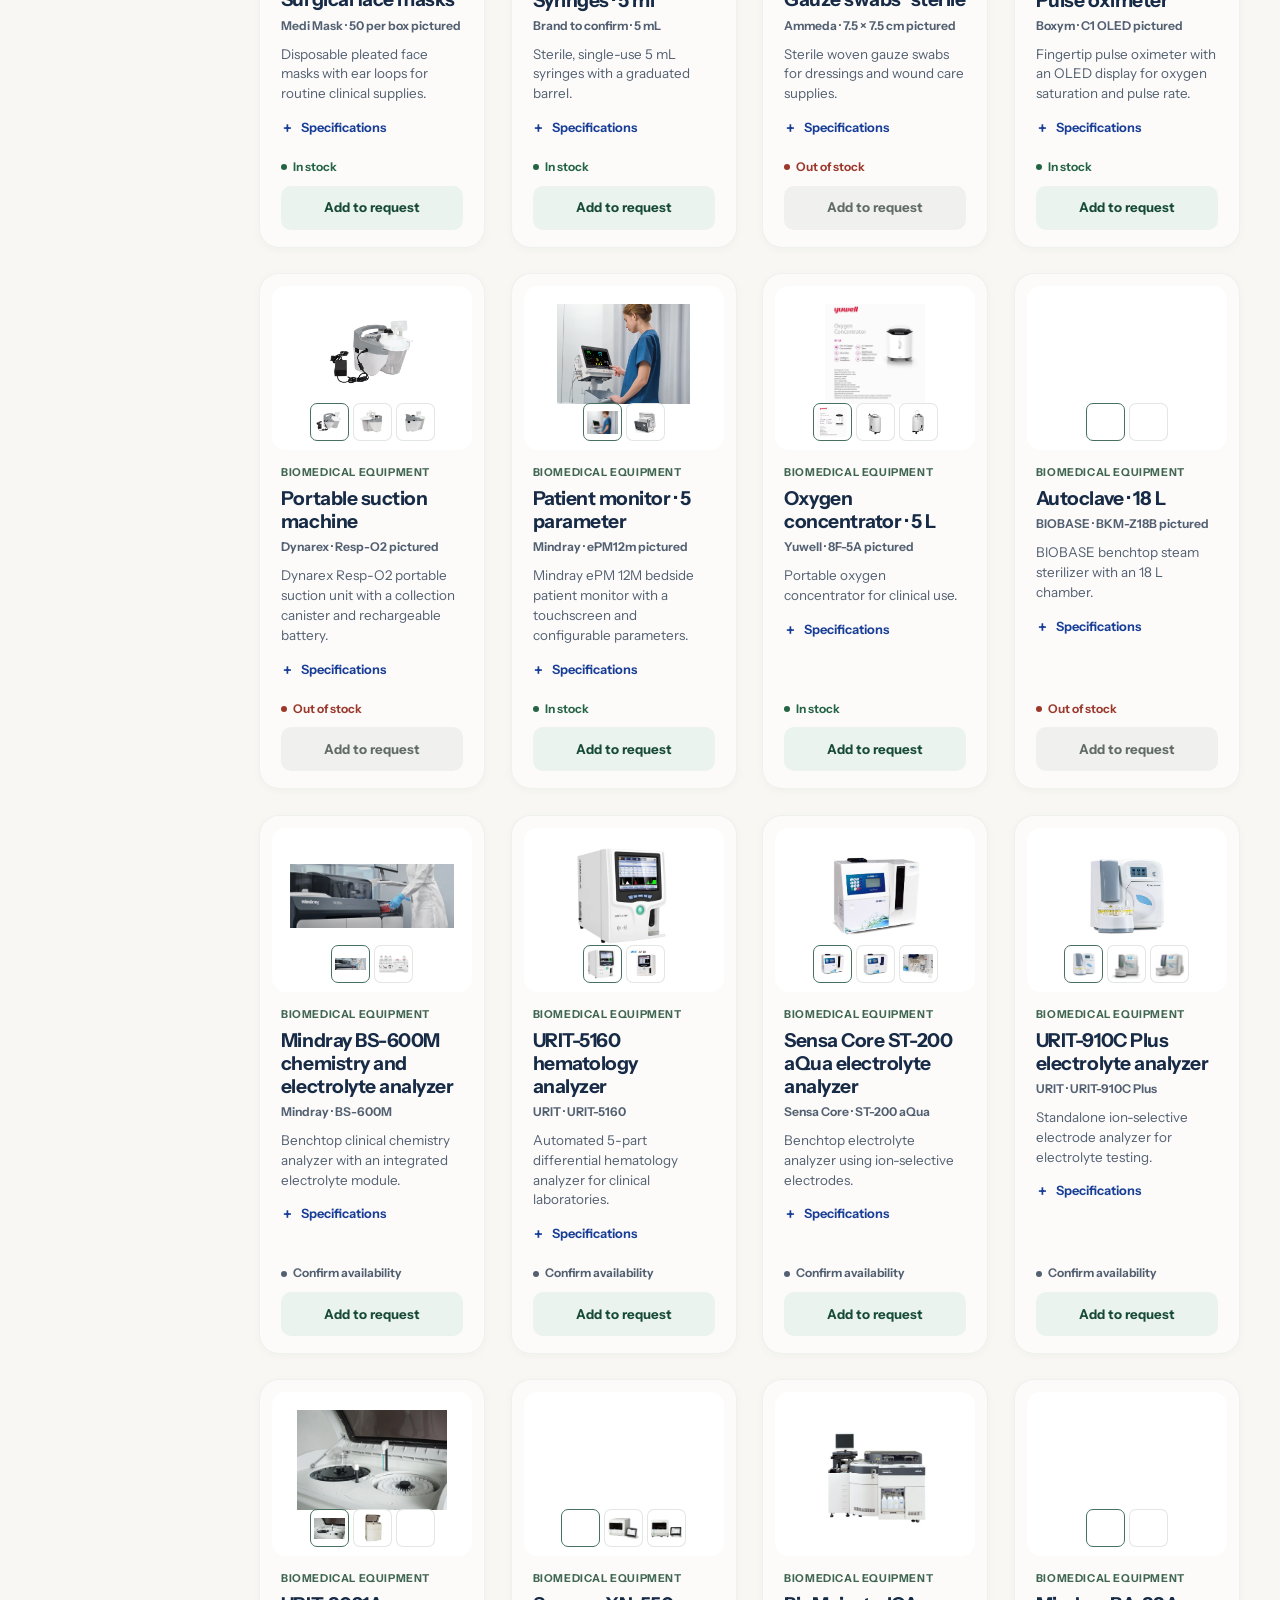
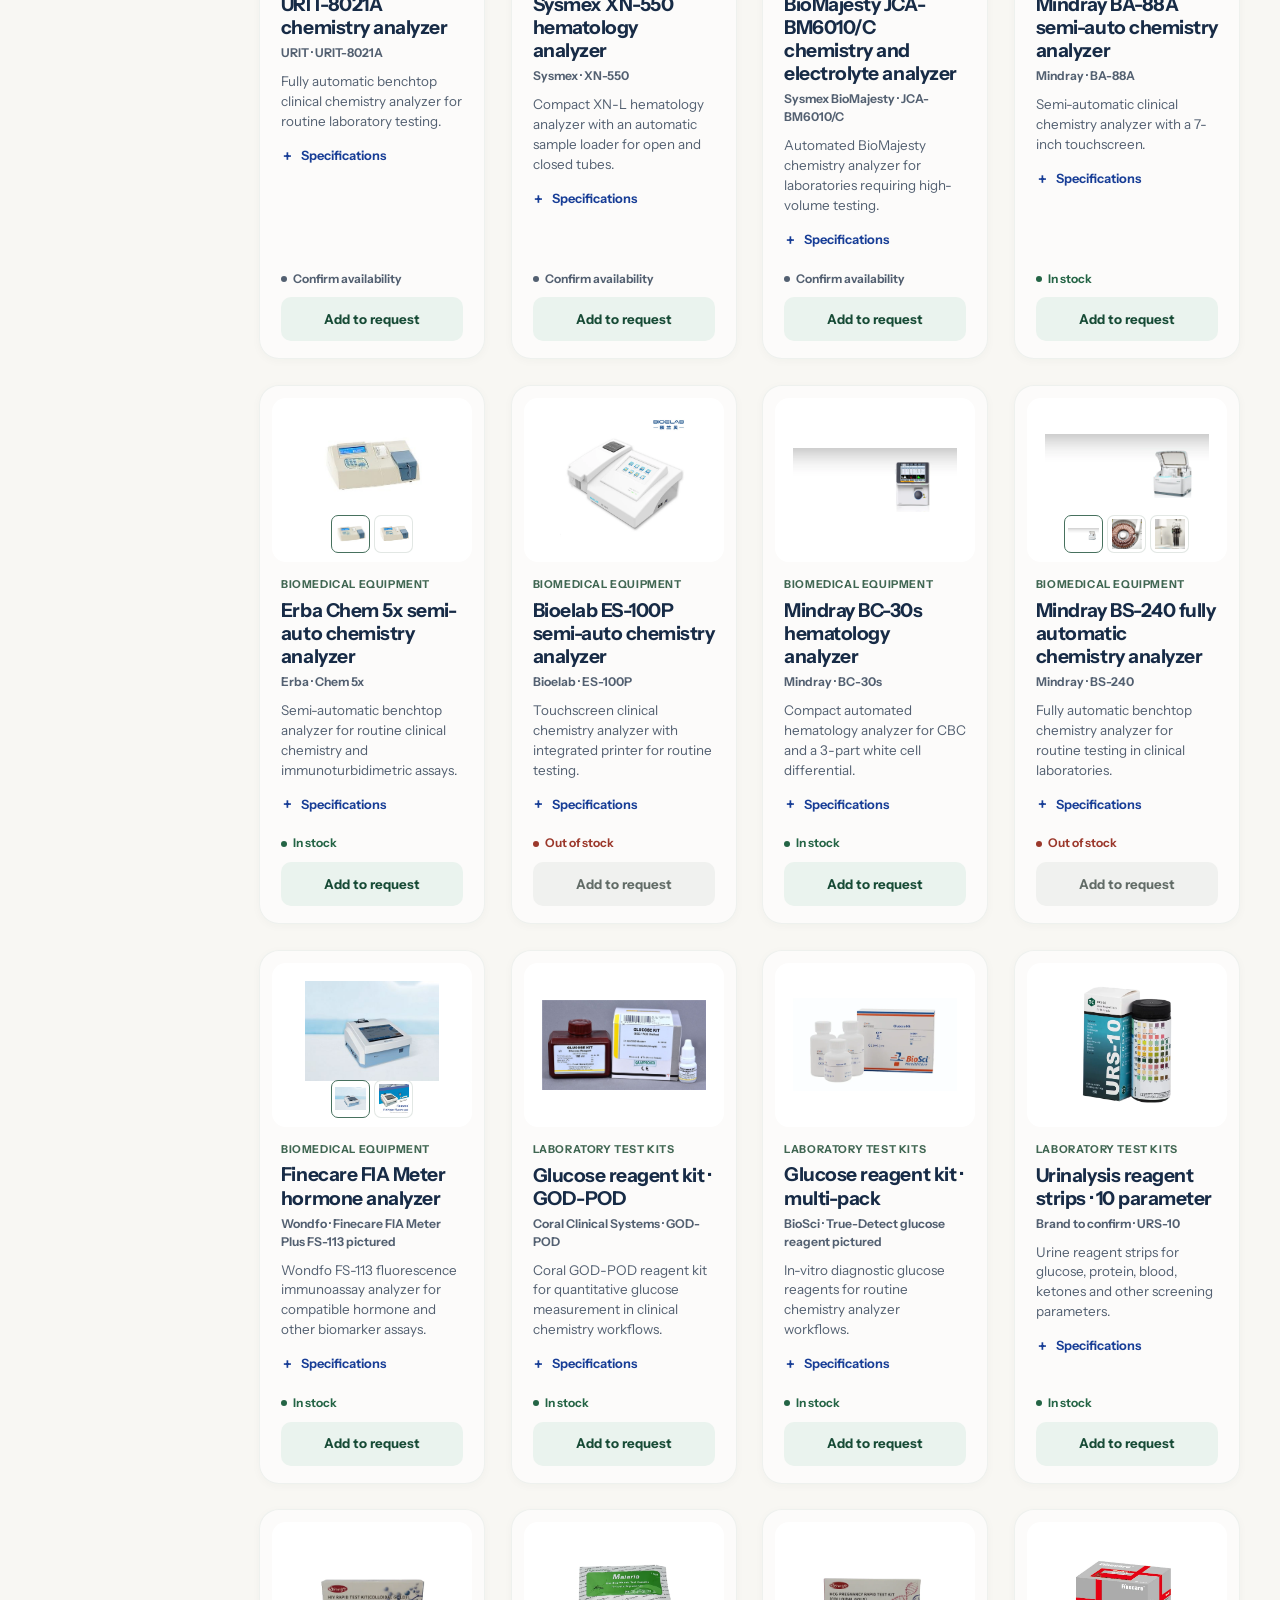
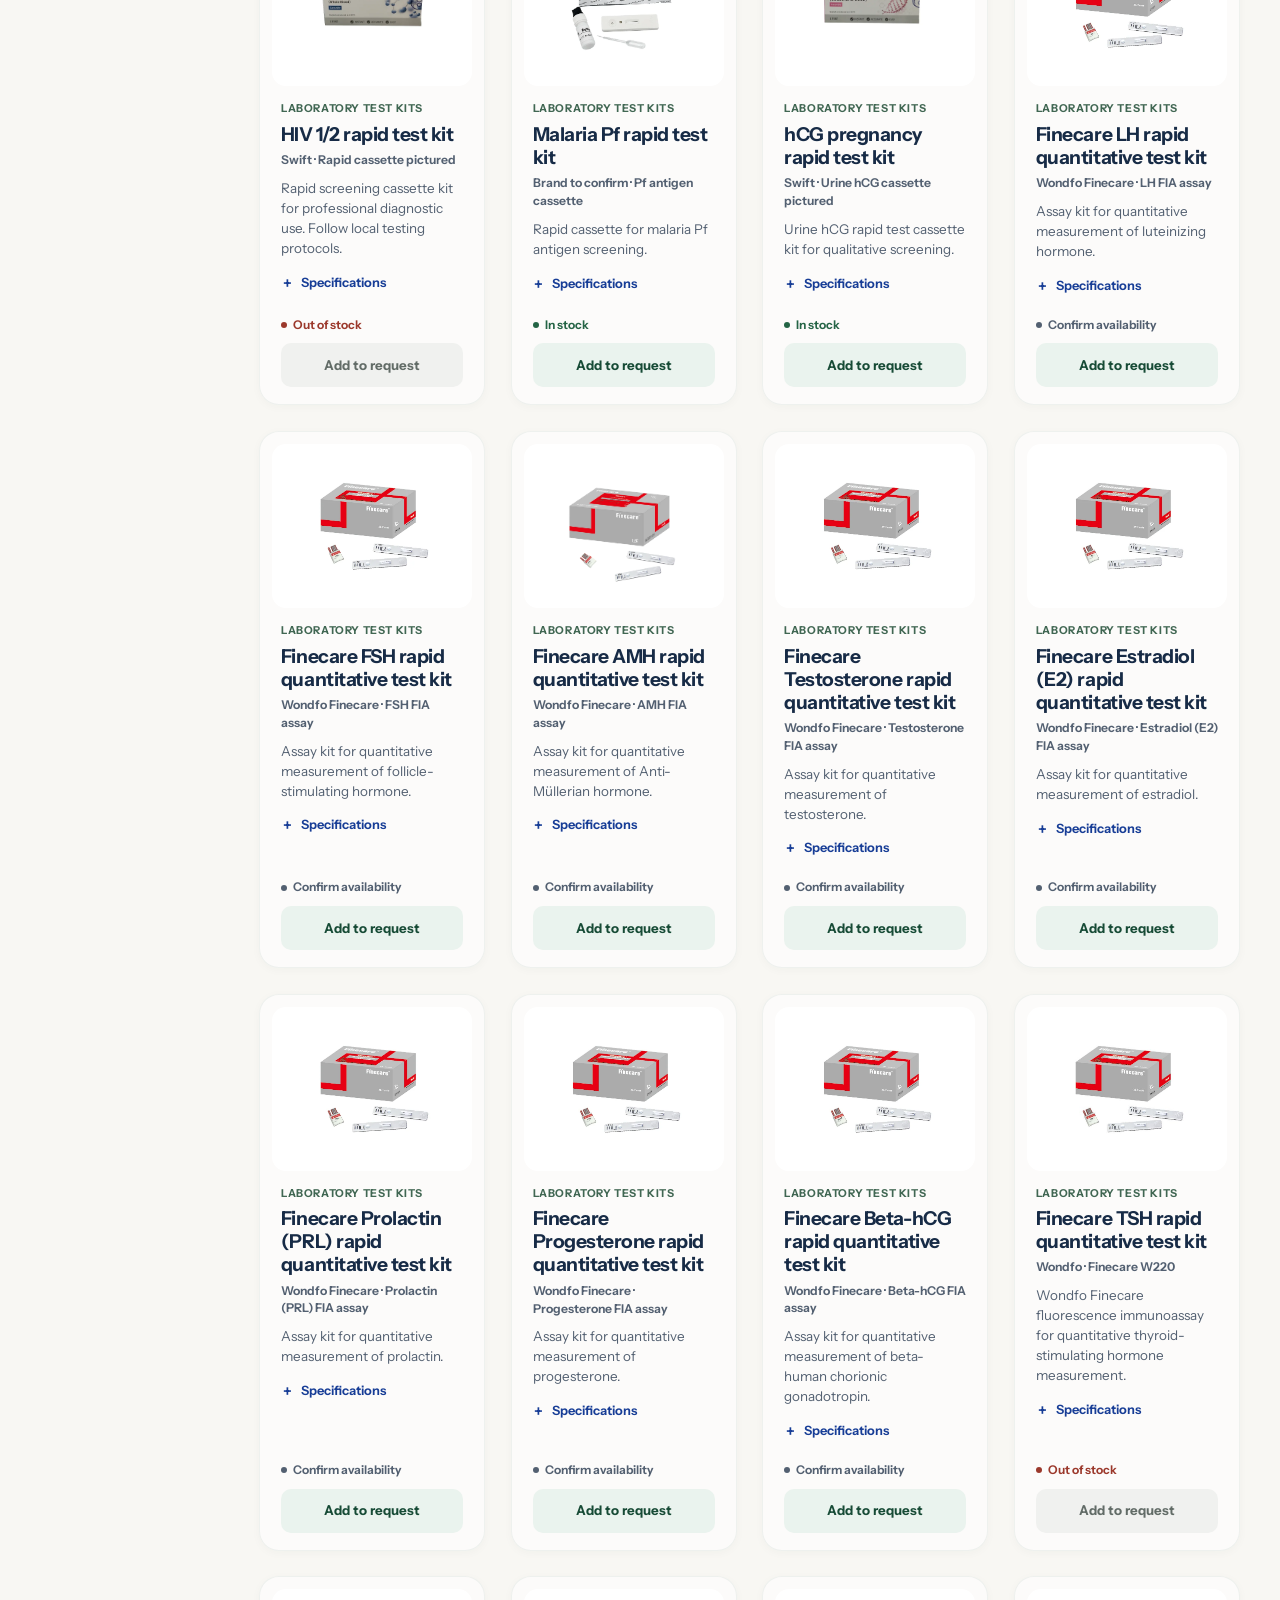
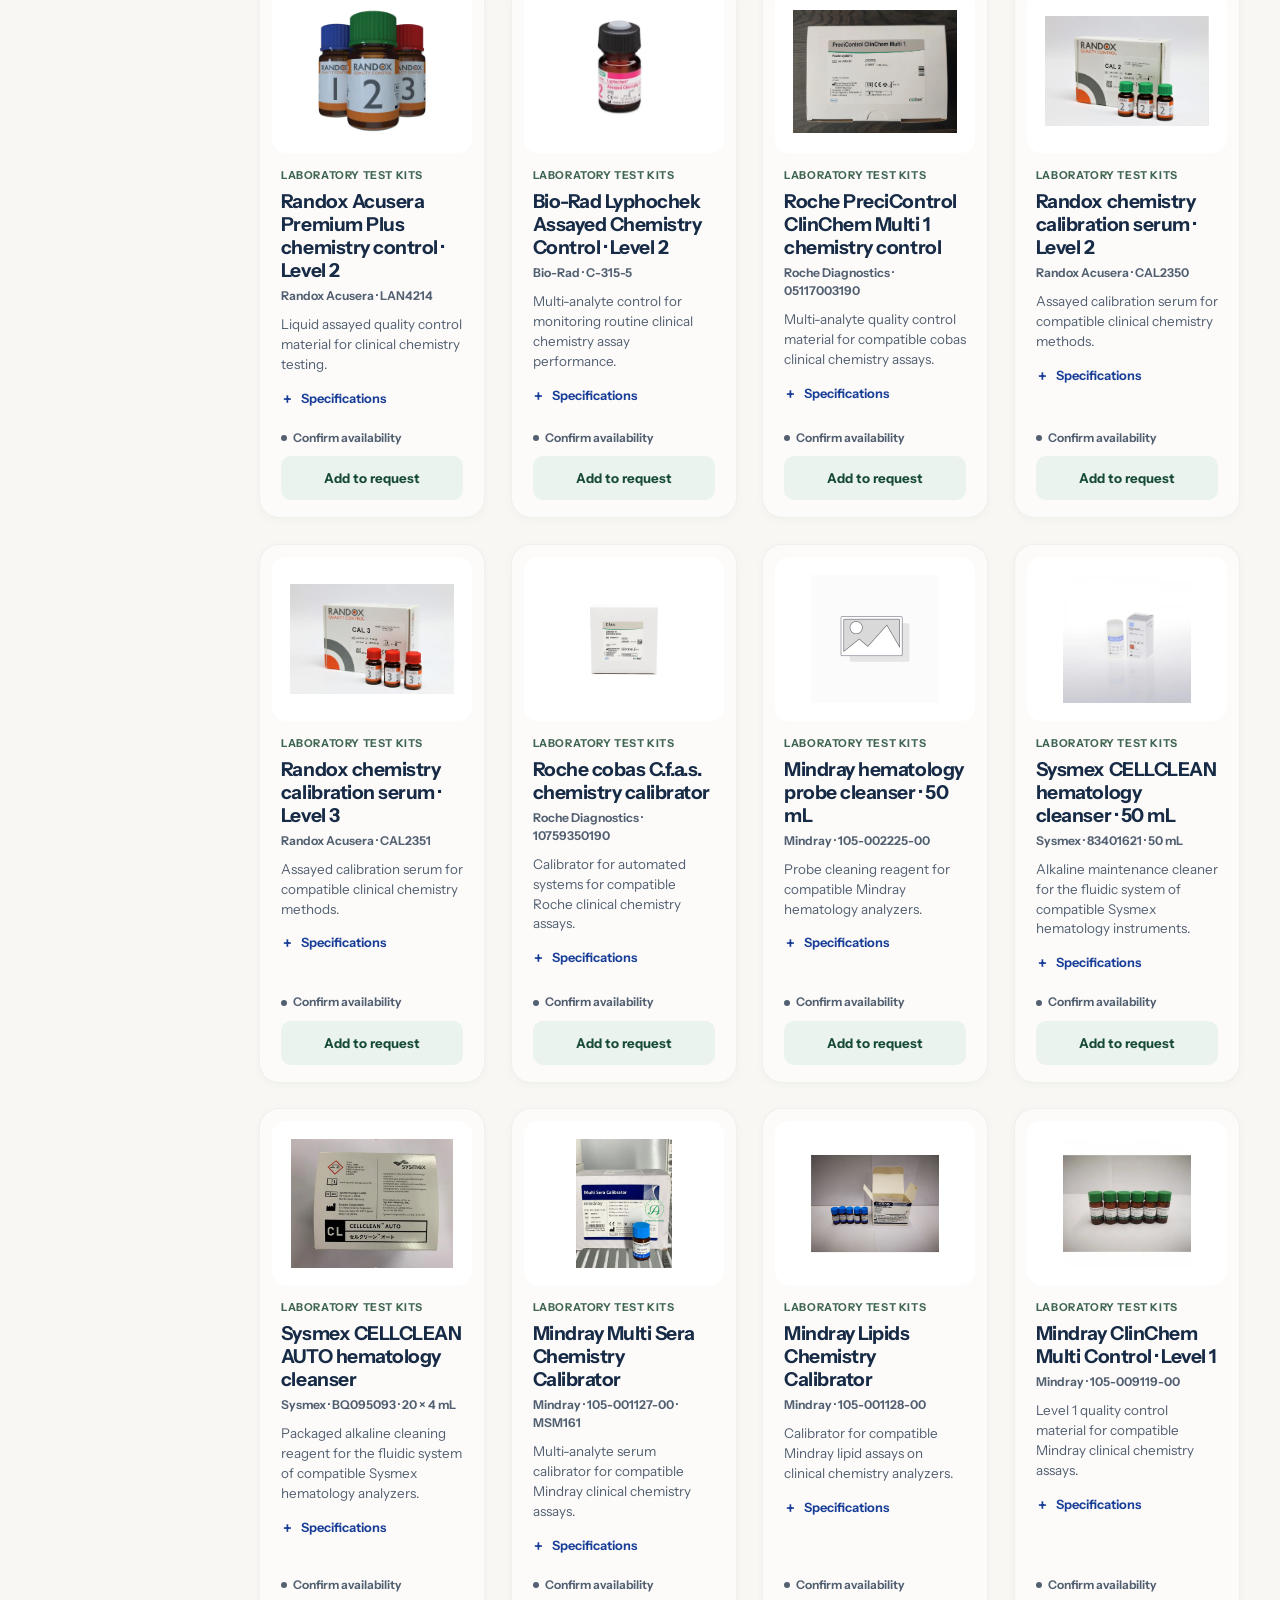
==== commit be15aa43: "Redesign product cards and host catalog photography" ====
--- a/index.html
+++ b/index.html
@@ -1,397 +1,401 @@
-<!DOCTYPE html>
-<html lang="en-GH">
-<head>
-<meta charset="UTF-8"><meta name="viewport" content="width=device-width, initial-scale=1">
-<title>Medical Supplies in Ghana | PK Green Supply Venture</title>
-<meta name="description" content="Request quotes for medical supplies, clinical disposables and biomedical equipment in Ghana. Browse the catalog or arrange pickup in Klagon, Tema.">
-<meta name="robots" content="max-image-preview:large">
-<meta name="google-site-verification" content="D8bcvDyk2MyGR79i-zGWBpvPuw0A3Uz0q0JvtHxRrdU">
-<link rel="canonical" href="https://pkgreene.com/">
-<meta property="og:type" content="website">
-<meta property="og:site_name" content="PK GREEN SUPPLY VENTURE">
-<meta property="og:title" content="Medical Supplies in Ghana | PK Green Supply Venture">
-<meta property="og:description" content="Request quotes for medical supplies, clinical disposables and biomedical equipment in Ghana. Browse the catalog or arrange pickup in Klagon, Tema.">
-<meta property="og:url" content="https://pkgreene.com/">
-<meta property="og:image" content="https://images.pexels.com/photos/2280571/pexels-photo-2280571.jpeg?auto=compress&amp;fit=crop&amp;w=1600&amp;h=900">
-<script type="application/ld+json">
-{
-  "@context": "https://schema.org",
-  "@graph": [
-    {
-      "@type": "Organization",
-      "@id": "https://pkgreene.com/#company",
-      "name": "PK GREEN SUPPLY VENTURE",
-      "url": "https://pkgreene.com/",
-      "logo": "https://pkgreene.com/assets/brand/dek450-3d-mark.png",
-      "telephone": "+233502113175",
-      "address": {
-        "@type": "PostalAddress",
-        "streetAddress": "CB69 Cowpea Street, NDC Junction, Klagon, Lashibi",
-        "addressLocality": "Tema",
-        "addressRegion": "Greater Accra",
-        "addressCountry": "GH"
-      }
-    },
-    {
-      "@type": "WebSite",
-      "name": "PK GREEN SUPPLY VENTURE",
-      "url": "https://pkgreene.com/",
-      "inLanguage": "en-GH",
-      "publisher": {
-        "@id": "https://pkgreene.com/#company"
-      }
-    }
-  ]
-}
-</script>
-<link rel="preconnect" href="https://fonts.googleapis.com">
-<link rel="preconnect" href="https://fonts.gstatic.com" crossorigin>
-<link href="https://fonts.googleapis.com/css2?family=Instrument+Sans:wght@400..700&display=swap" rel="stylesheet">
-<link rel="stylesheet" href="store-theme.css?v=open-layout-1">
-<link rel="stylesheet" href="storefront.css?v=gallery-close-1">
-<link rel="icon" type="image/png" href="assets/brand/dek450-3d-mark.png">
-<link rel="stylesheet" href="guides.css?v=1">
-</head>
-
-<body>
-<a class="skip" href="#catalog">Skip to catalog</a>
-<header class="masthead">
-  <div class="nav wrap">
-    <a class="brand" href="#" aria-label="PK GREEN SUPPLY VENTURE home">
-      <span class="wordmark">PK GREEN <span>SUPPLY VENTURE</span></span>
-    </a>
-    <nav class="navlinks" aria-label="Main navigation">
-      <a href="#catalog" data-category-link="All">Catalog</a>
-      <a href="#catalog" data-category-link="Biomedical equipment">Equipment</a>
-      <a href="#catalog" data-category-link="Laboratory test kits">Laboratory</a>
-      <a href="#contact">Contact</a>
-    </nav>
-    <div class="navright">
-      <a class="quick-contact" href="https://wa.me/233533805134" target="_blank" rel="noopener noreferrer" aria-label="WhatsApp 0533805134">
-        <img src="assets/brand/sales-whatsapp.png" width="27" height="27" alt=""> WhatsApp
-      </a>
-      <a class="cart" id="cart" href="checkout.html" aria-label="Basket, 0 items">
-        <img src="assets/brand/checkout-shopping-cart.png" width="42" height="42" alt="">
-        <span id="cartCount" aria-hidden="true">0</span>
-      </a>
-    </div>
-  </div>
-</header>
-<main>
-  <div class="hero-frame wrap">
-    <section class="hero" aria-labelledby="hero-title">
-      <div class="hero-copy">
-        <h1 id="hero-title">Medical supplies for clinics and labs</h1>
-        <p>Shop clinical disposables, diagnostic test kits and biomedical equipment. Our sales team can confirm stock and prepare a quote.</p>
-        <div class="actions">
-          <a class="btn" href="#catalog" data-category-link="All">Browse the catalog</a>
-          <a class="text-link sales-agent-link" href="#contact">
-            <span class="sales-agent-avatar"><img src="assets/brand/sales-agent.jpg" width="40" height="40" alt="" decoding="async"></span>
-            <span>Speak with sales</span>
-          </a>
-        </div>
-      </div>
-      <figure class="hero-photo">
-        <img src="https://images.pexels.com/photos/2280571/pexels-photo-2280571.jpeg?auto=compress&cs=tinysrgb&w=1600" alt="Gloved laboratory worker with a flask beside a microscope" fetchpriority="high">
-      </figure>
-    </section>
-  </div>
-  <nav class="wrap guide-links" aria-label="Supply categories and buying guide">
-    <a href="medical-supplies.html">Medical supplies</a>
-    <a href="clinical-disposables.html">Clinical disposables</a>
-    <a href="laboratory-equipment.html">Laboratory equipment</a>
-    <a href="medical-supply-buying-guide.html">Buying guide</a>
-  </nav>
-  <section class="shop wrap" id="catalog" aria-labelledby="catalog-title">
-    <div class="sectionhead"><h2 id="catalog-title">Product catalog</h2></div>
-    <div class="catalog-layout">
-      <div class="controls">
-        <div class="search-field">
-          <input id="search" class="search" type="search" placeholder="Search products" aria-label="Search products">
-        </div>
-        <div id="resultCount" aria-live="polite"></div>
-      </div>
-      <nav class="category-nav" aria-labelledby="categories-heading">
-        <h3 id="categories-heading">Categories</h3>
-        <div class="filters" role="group" aria-label="Product categories">
-          <button type="button" class="filter active" data-filter="All" aria-pressed="true">All products</button>
-          <button type="button" class="filter" data-filter="Medical supplies" aria-pressed="false">Medical supplies</button>
-          <button type="button" class="filter" data-filter="Disposables" aria-pressed="false">Disposables</button>
-          <button type="button" class="filter" data-filter="Biomedical equipment" aria-pressed="false">Biomedical equipment</button>
-          <button type="button" class="filter" data-filter="Ultrasound supplies" aria-pressed="false">Ultrasound supplies</button>
-          <button type="button" class="filter" data-filter="Laboratory test kits" aria-pressed="false">Laboratory test kits</button>
-          <button type="button" class="filter" data-filter="Microscopes" aria-pressed="false">Microscopes</button>
-          <button type="button" class="filter" data-filter="Other products" aria-pressed="false">Other products</button>
-        </div>
-      </nav>
-      <div class="catalog-main">
-        <div id="cartNotice" class="cart-notice" role="status"></div>
-        <div class="grid" id="products"></div>
-      </div>
-    </div>
-  </section>
-  <section class="contact-panel wrap" id="contact" aria-labelledby="contact-title">
-    <div class="contact-copy">
-      <div class="sales-intro">
-        <span class="sales-agent-avatar"><img src="assets/brand/sales-agent.jpg" width="64" height="64" alt="" loading="lazy" decoding="async"></span>
-        <div>
-          <h2 id="contact-title">Talk to our sales team</h2>
-          <p>Ask about availability, equipment quotes or bulk orders.</p>
-        </div>
-      </div>
-      <ul class="sales-channels">
-        <li><a class="sales-channel" href="https://wa.me/233533805134" target="_blank" rel="noopener noreferrer">
-          <img src="assets/brand/sales-whatsapp.png" width="52" height="52" alt="" loading="lazy" decoding="async">
-          <span><span class="sales-channel-label">WhatsApp</span><strong>0533805134</strong></span>
-          <span class="sales-channel-arrow" aria-hidden="true">↗</span>
-        </a></li>
-        <li><a class="sales-channel" href="tel:+233502113175">
-          <img src="assets/brand/sales-phone.png" width="52" height="52" alt="" loading="lazy" decoding="async">
-          <span><span class="sales-channel-label">Call</span><strong>0502113175</strong></span>
-          <span class="sales-channel-arrow" aria-hidden="true">→</span>
-        </a></li>
-        <li><a class="sales-channel" href="tel:+233248442602">
-          <img src="assets/brand/sales-phone.png" width="52" height="52" alt="" loading="lazy" decoding="async">
-          <span><span class="sales-channel-label">Call</span><strong>0248442602</strong></span>
-          <span class="sales-channel-arrow" aria-hidden="true">→</span>
-        </a></li>
-      </ul>
-    </div>
-    <div class="contact-location" id="pickup">
-      <div class="pickup-heading">
-        <img src="assets/brand/pickup-pin.png" width="58" height="58" alt="" loading="lazy" decoding="async">
-        <div>
-          <h3>Pickup address</h3>
-          <address>CB69 Cowpea Street, NDC Junction<br>Klagon, Lashibi, Tema</address>
-        </div>
-      </div>
-      <figure class="pickup-map">
-        <figcaption>Cowpea Street area</figcaption>
-        <iframe title="Map of the Cowpea Street pickup area in Klagon" src="https://www.openstreetmap.org/export/embed.html?bbox=-0.0614%2C5.6600%2C-0.0478%2C5.6705&amp;layer=mapnik" loading="lazy" referrerpolicy="strict-origin-when-cross-origin"></iframe>
-      </figure>
-      <div class="map-links">
-        <a href="https://www.openstreetmap.org/#map=16/5.66525/-0.05460" target="_blank" rel="noopener noreferrer">Open area map ↗</a>
-        <a href="https://wa.me/233533805134?text=Hello%20PK%20GREEN%20SUPPLY%20VENTURE%2C%20please%20share%20the%20exact%20pickup%20pin%20for%20CB69%20Cowpea%20Street%20in%20Klagon." target="_blank" rel="noopener noreferrer">Ask for the exact pin on WhatsApp ↗</a>
-      </div>
-    </div>
-  </section>
-</main>
-<footer class="site-footer">
-  <div class="wrap foot">
-    <span>© <span id="year"></span> PK GREEN SUPPLY VENTURE</span>
-    <span>Contact sales for quotes and availability.</span>
-  </div>
-</footer>
-
-<dialog id="photoDialog" class="photo-dialog" aria-labelledby="photoTitle">
-  <header>
-    <h2 id="photoTitle"></h2>
-    <button class="close-button" id="photoClose" type="button" aria-label="Close photo gallery" title="Close photo gallery" autofocus>
-      <span aria-hidden="true">&times;</span>
-    </button>
-  </header>
-  <div class="dialog-image"><img id="photoLarge" alt=""><span id="photoError" hidden>Photo unavailable</span></div>
-  <footer><button id="photoPrevious" type="button">Previous</button><span class="dialog-caption" id="photoCaption" aria-live="polite"></span><button id="photoNext" type="button">Next</button></footer>
-  <div class="dialog-links">
-    <a id="photoOriginal" target="_blank" rel="noopener noreferrer">Open original photograph</a>
-    <a id="photoSource" target="_blank" rel="noopener noreferrer" hidden>Photo source</a>
-  </div>
-</dialog>
-<script src="catalog.js?v=quote-only-1"></script>
-<script src="basket.js"></script>
-<script src="store-service.js?v=1"></script>
-<script>
-let category="All";
-
-const catalog = document.querySelector("#products");
-const escapeHtml = value => String(value).replace(/[&<>"']/g, character => ({
-  "&": "&amp;", "<": "&lt;", ">": "&gt;", '"': "&quot;", "'": "&#39;"
-}[character]));
-
-
-function renderPhotoGallery(product, name) {
-  const [first, ...additional] = product.photos;
-  const thumbnails = additional.length ? product.photos.map((photo, index) =>
-    '<button type="button" data-photo="' + index + '" title="' + escapeHtml(photo.label) +
-    '" aria-label="' + escapeHtml(photo.label) + '" aria-pressed="' + (index === 0) +
-    '"><img src="' + escapeHtml(photo.src) + '" alt="" loading="lazy" decoding="async"></button>'
-  ).join("") : "";
-  return '<div class="gallery-stage"><button type="button" class="gallery-open" data-gallery aria-label="Open photo gallery for ' +
-    name + '"><img src="' + escapeHtml(first.src) + '" alt="' + name + ' — ' + escapeHtml(first.label) +
-    '" loading="lazy" decoding="async"><span class="photo-unavailable" hidden>Photo unavailable</span></button>' +
-    '</div>' +
-    (thumbnails ? '<div class="gallery-thumbs" role="group" aria-label="Photo views for ' + name + '">' + thumbnails + '</div>' : '');
-}
-
-function productCard(product, index) {
-  const name = escapeHtml(product.name);
-  const availability = product.stock === true ? "In stock" : product.stock === false ? "Out of stock" : "Confirm availability";
-  const action = '<button class="add" type="button" ' + (product.stock === false ? 'disabled ' : '') +
-    'aria-label="Add ' + name + ' to request" data-add>Add to request</button>';
-  return '<article class="card" data-product="' + index + '" data-view="0">' + renderPhotoGallery(product, name) +
-    '<div class="body"><span class="card-category">' + escapeHtml(product.category) + '</span><h3>' + name + '</h3><p class="brand-model">' + escapeHtml(product.brand) + ' · ' +
-    escapeHtml(product.model) + '</p><p>' + escapeHtml(product.description) +
-    '</p><details class="product-specs"><summary>Specifications</summary><p>' + escapeHtml(product.specification) +
-    '</p>' + (product.specificationSource ? '<p><a href="' + escapeHtml(product.specificationSource) +
-      '" target="_blank" rel="noopener noreferrer">Product specifications source</a></p>' : '') +
-    '</details><div class="stock ' + (product.stock === true ? "in" : product.stock === false ? "out" : "") +
-    '">' + (typeof product.stock === "boolean" ? '<i class="dot"></i>' : "") + availability +
-    '</div><div class="card-actions">' + action + '</div></div></article>';
-}
-
-function render() {
-  const query = document.querySelector("#search").value.trim().toLowerCase();
-  const items = products.map((product, index) => ({product, index})).filter(({product}) =>
-    (category === "All" || product.category === category) &&
-    [product.name, product.description, product.category, product.brand, product.model, product.specification]
-      .join(" ").toLowerCase().includes(query));
-  document.querySelector("#resultCount").textContent = items.length + (items.length === 1 ? " item" : " items");
-  catalog.innerHTML = items.length ? items.map(({product, index}) => productCard(product, index)).join("")
-    : '<div class="empty">No products match your search. Try another term or category.</div>';
-}
-
-
-const dialog = document.querySelector("#photoDialog");
-const largePhoto = document.querySelector("#photoLarge");
-const photoError = document.querySelector("#photoError");
-const sourceLink = document.querySelector("#photoSource");
-let galleryProduct;
-let galleryIndex = 0;
-
-function showPhoto(image, error, photo, name) {
-  image.hidden = false;
-  error.hidden = true;
-  image.alt = name + " — " + photo.label;
-  image.src = photo.src;
-  if (image.complete && image.naturalWidth === 0 && image.currentSrc === image.src) {
-    image.hidden = true;
-    error.hidden = false;
-  }
-}
-
-function updateDialog() {
-  const views = galleryProduct.photos;
-  const photo = views[galleryIndex];
-  showPhoto(largePhoto, photoError, photo, galleryProduct.name);
-  document.querySelector("#photoTitle").textContent = galleryProduct.name;
-  document.querySelector("#photoCaption").textContent = views.length > 1
-    ? photo.label + " · " + (galleryIndex + 1) + " of " + views.length
-    : photo.label;
-  document.querySelector("#photoPrevious").hidden = views.length < 2;
-  document.querySelector("#photoNext").hidden = views.length < 2;
-  document.querySelector("#photoOriginal").href = photo.src;
-  sourceLink.hidden = !photo.source;
-  if (photo.source) sourceLink.href = photo.source;
-}
-
-function moveGallery(step) {
-  const count = galleryProduct.photos.length;
-  if (count < 2) return;
-  galleryIndex = (galleryIndex + step + count) % count;
-  updateDialog();
-}
-
-document.querySelector("#photoClose").addEventListener("click", () => dialog.close());
-document.querySelector("#photoPrevious").addEventListener("click", () => moveGallery(-1));
-document.querySelector("#photoNext").addEventListener("click", () => moveGallery(1));
-dialog.addEventListener("keydown", event => {
-  if (event.key === "ArrowLeft" || event.key === "ArrowRight") {
-    event.preventDefault();
-    moveGallery(event.key === "ArrowLeft" ? -1 : 1);
-  }
-});
-largePhoto.addEventListener("error", () => {
-  largePhoto.hidden = true;
-  photoError.hidden = false;
-});
-
-catalog.addEventListener("error", event => {
-  if (event.target.matches(".gallery-open img")) {
-    event.target.hidden = true;
-    event.target.nextElementSibling.hidden = false;
-  }
-}, true);
-
-catalog.addEventListener("click", event => {
-  const control = event.target.closest("[data-photo], [data-gallery]");
-  if (!control) return;
-  const card = control.closest("[data-product]");
-  const product = products[Number(card.dataset.product)];
-  if (control.hasAttribute("data-gallery")) {
-    galleryProduct = product;
-    galleryIndex = Number(card.dataset.view);
-    updateDialog();
-    dialog.showModal();
-    return;
-  }
-  const position = Number(control.dataset.photo);
-  const photo = product.photos[position];
-  card.dataset.view = position;
-  const image = card.querySelector(".gallery-open img");
-  showPhoto(image, image.nextElementSibling, photo, product.name);
-  card.querySelectorAll("[data-photo]").forEach(button =>
-    button.setAttribute("aria-pressed", String(button === control)));
-});
-function selectCategory(value) {
-  category = value;
-  document.querySelectorAll(".filter").forEach(button => {
-    const selected = button.dataset.filter === category;
-    button.classList.toggle("active", selected);
-    button.setAttribute("aria-pressed", String(selected));
-  });
-  render();
-}
-
-document.querySelectorAll(".filter").forEach(button =>
-  button.addEventListener("click", () => selectCategory(button.dataset.filter)));
-document.querySelectorAll("[data-category-link]").forEach(link =>
-  link.addEventListener("click", () => {
-    document.querySelector("#search").value = "";
-    selectCategory(link.dataset.categoryLink);
-  }));
-document.querySelector("#search").addEventListener("input", render);
-const count = document.querySelector("#cartCount");
-function updateBasketCount() {
-  const quantity = getBasket().reduce((sum, line) => sum + line.quantity, 0);
-  count.textContent = quantity;
-  document.querySelector("#cart").setAttribute("aria-label", "Basket, " + quantity + (quantity === 1 ? " item" : " items"));
-}
-updateBasketCount();
-window.addEventListener("pageshow", updateBasketCount);
-catalog.addEventListener("click", event => {
-  const button = event.target.closest("[data-add]:not(:disabled)");
-  if (!button) return;
-  const product = products[Number(button.closest("[data-product]").dataset.product)];
-  const basket = getBasket();
-  const line = basket.find(entry => entry.id === product.id);
-  const notice = document.querySelector("#cartNotice");
-  if (line?.quantity >= 999) {
-    notice.textContent = "Maximum quantity for this item reached.";
-    return;
-  }
-  if (line) line.quantity++;
-  else basket.push({id: product.id, quantity: 1});
-  if (!saveBasket(basket)) {
-    location.href = "checkout.html?" + new URLSearchParams({item:product.id});
-    return;
-  }
-  updateBasketCount();
-  notice.replaceChildren(document.createTextNode(product.name + " added. "));
-  const checkoutLink = document.createElement("a");
-  checkoutLink.href = "checkout.html";
-  checkoutLink.textContent = "Open checkout";
-  notice.append(checkoutLink);
-  const oldText = button.textContent;
-  button.textContent = "Added";
-  window.setTimeout(() => { button.textContent = oldText; }, 900);
-});
-document.querySelector("#year").textContent = new Date().getFullYear();
-const requestedCategory = new URLSearchParams(location.search).get("category");
-const categoryNames = Array.from(document.querySelectorAll(".filter"), button => button.dataset.filter);
-selectCategory(categoryNames.includes(requestedCategory) ? requestedCategory : "All");
-dek450CatalogReady.then(loaded => {
-  if (!loaded) return;
-  updateBasketCount();
-  render();
-});
-</script></body></html>+<!DOCTYPE html>
+<html lang="en-GH">
+<head>
+<meta charset="UTF-8"><meta name="viewport" content="width=device-width, initial-scale=1">
+<title>Medical Supplies in Ghana | PK Green Supply Venture</title>
+<meta name="description" content="Request quotes for medical supplies, clinical disposables and biomedical equipment in Ghana. Browse the catalog or arrange pickup in Klagon, Tema.">
+<meta name="robots" content="max-image-preview:large">
+<meta name="google-site-verification" content="D8bcvDyk2MyGR79i-zGWBpvPuw0A3Uz0q0JvtHxRrdU">
+<link rel="canonical" href="https://pkgreene.com/">
+<meta property="og:type" content="website">
+<meta property="og:site_name" content="PK GREEN SUPPLY VENTURE">
+<meta property="og:title" content="Medical Supplies in Ghana | PK Green Supply Venture">
+<meta property="og:description" content="Request quotes for medical supplies, clinical disposables and biomedical equipment in Ghana. Browse the catalog or arrange pickup in Klagon, Tema.">
+<meta property="og:url" content="https://pkgreene.com/">
+<meta property="og:image" content="https://images.pexels.com/photos/2280571/pexels-photo-2280571.jpeg?auto=compress&amp;fit=crop&amp;w=1600&amp;h=900">
+<script type="application/ld+json">
+{
+  "@context": "https://schema.org",
+  "@graph": [
+    {
+      "@type": "Organization",
+      "@id": "https://pkgreene.com/#company",
+      "name": "PK GREEN SUPPLY VENTURE",
+      "url": "https://pkgreene.com/",
+      "logo": "https://pkgreene.com/assets/brand/dek450-3d-mark.png",
+      "telephone": "+233502113175",
+      "address": {
+        "@type": "PostalAddress",
+        "streetAddress": "CB69 Cowpea Street, NDC Junction, Klagon, Lashibi",
+        "addressLocality": "Tema",
+        "addressRegion": "Greater Accra",
+        "addressCountry": "GH"
+      }
+    },
+    {
+      "@type": "WebSite",
+      "name": "PK GREEN SUPPLY VENTURE",
+      "url": "https://pkgreene.com/",
+      "inLanguage": "en-GH",
+      "publisher": {
+        "@id": "https://pkgreene.com/#company"
+      }
+    }
+  ]
+}
+</script>
+<link rel="preconnect" href="https://fonts.googleapis.com">
+<link rel="preconnect" href="https://fonts.gstatic.com" crossorigin>
+<link href="https://fonts.googleapis.com/css2?family=Instrument+Sans:wght@400..700&display=swap" rel="stylesheet">
+<link rel="stylesheet" href="store-theme.css?v=open-layout-1">
+<link rel="stylesheet" href="storefront.css?v=product-card-refresh-1">
+<link rel="icon" type="image/png" href="assets/brand/dek450-3d-mark.png">
+<link rel="stylesheet" href="guides.css?v=1">
+</head>
+
+<body>
+<a class="skip" href="#catalog">Skip to catalog</a>
+<header class="masthead">
+  <div class="nav wrap">
+    <a class="brand" href="#" aria-label="PK GREEN SUPPLY VENTURE home">
+      <span class="wordmark">PK GREEN <span>SUPPLY VENTURE</span></span>
+    </a>
+    <nav class="navlinks" aria-label="Main navigation">
+      <a href="#catalog" data-category-link="All">Catalog</a>
+      <a href="#catalog" data-category-link="Biomedical equipment">Equipment</a>
+      <a href="#catalog" data-category-link="Laboratory test kits">Laboratory</a>
+      <a href="#contact">Contact</a>
+    </nav>
+    <div class="navright">
+      <a class="quick-contact" href="https://wa.me/233533805134" target="_blank" rel="noopener noreferrer" aria-label="WhatsApp 0533805134">
+        <img src="assets/brand/sales-whatsapp.png" width="27" height="27" alt=""> WhatsApp
+      </a>
+      <a class="cart" id="cart" href="checkout.html" aria-label="Basket, 0 items">
+        <img src="assets/brand/checkout-shopping-cart.png" width="42" height="42" alt="">
+        <span id="cartCount" aria-hidden="true">0</span>
+      </a>
+    </div>
+  </div>
+</header>
+<main>
+  <div class="hero-frame wrap">
+    <section class="hero" aria-labelledby="hero-title">
+      <div class="hero-copy">
+        <h1 id="hero-title">Medical supplies for clinics and labs</h1>
+        <p>Shop clinical disposables, diagnostic test kits and biomedical equipment. Our sales team can confirm stock and prepare a quote.</p>
+        <div class="actions">
+          <a class="btn" href="#catalog" data-category-link="All">Browse the catalog</a>
+          <a class="text-link sales-agent-link" href="#contact">
+            <span class="sales-agent-avatar"><img src="assets/brand/sales-agent.jpg" width="40" height="40" alt="" decoding="async"></span>
+            <span>Speak with sales</span>
+          </a>
+        </div>
+      </div>
+      <figure class="hero-photo">
+        <img src="assets/brand/laboratory-hero.webp" alt="Gloved laboratory worker with a flask beside a microscope" fetchpriority="high">
+      </figure>
+    </section>
+  </div>
+  <nav class="wrap guide-links" aria-label="Supply categories and buying guide">
+    <a href="medical-supplies.html">Medical supplies</a>
+    <a href="clinical-disposables.html">Clinical disposables</a>
+    <a href="laboratory-equipment.html">Laboratory equipment</a>
+    <a href="medical-supply-buying-guide.html">Buying guide</a>
+  </nav>
+  <section class="shop wrap" id="catalog" aria-labelledby="catalog-title">
+    <div class="sectionhead"><h2 id="catalog-title">Product catalog</h2></div>
+    <div class="catalog-layout">
+      <div class="controls">
+        <div class="search-field">
+          <input id="search" class="search" type="search" placeholder="Search products" aria-label="Search products">
+        </div>
+        <div id="resultCount" aria-live="polite"></div>
+      </div>
+      <nav class="category-nav" aria-labelledby="categories-heading">
+        <h3 id="categories-heading">Categories</h3>
+        <div class="filters" role="group" aria-label="Product categories">
+          <button type="button" class="filter active" data-filter="All" aria-pressed="true">All products</button>
+          <button type="button" class="filter" data-filter="Medical supplies" aria-pressed="false">Medical supplies</button>
+          <button type="button" class="filter" data-filter="Disposables" aria-pressed="false">Disposables</button>
+          <button type="button" class="filter" data-filter="Biomedical equipment" aria-pressed="false">Biomedical equipment</button>
+          <button type="button" class="filter" data-filter="Ultrasound supplies" aria-pressed="false">Ultrasound supplies</button>
+          <button type="button" class="filter" data-filter="Laboratory test kits" aria-pressed="false">Laboratory test kits</button>
+          <button type="button" class="filter" data-filter="Microscopes" aria-pressed="false">Microscopes</button>
+          <button type="button" class="filter" data-filter="Other products" aria-pressed="false">Other products</button>
+        </div>
+      </nav>
+      <div class="catalog-main">
+        <div id="cartNotice" class="cart-notice" role="status"></div>
+        <div class="grid" id="products"></div>
+      </div>
+    </div>
+  </section>
+  <section class="contact-panel wrap" id="contact" aria-labelledby="contact-title">
+    <div class="contact-copy">
+      <div class="sales-intro">
+        <span class="sales-agent-avatar"><img src="assets/brand/sales-agent.jpg" width="64" height="64" alt="" loading="lazy" decoding="async"></span>
+        <div>
+          <h2 id="contact-title">Talk to our sales team</h2>
+          <p>Ask about availability, equipment quotes or bulk orders.</p>
+        </div>
+      </div>
+      <ul class="sales-channels">
+        <li><a class="sales-channel" href="https://wa.me/233533805134" target="_blank" rel="noopener noreferrer">
+          <img src="assets/brand/sales-whatsapp.png" width="52" height="52" alt="" loading="lazy" decoding="async">
+          <span><span class="sales-channel-label">WhatsApp</span><strong>0533805134</strong></span>
+          <span class="sales-channel-arrow" aria-hidden="true">↗</span>
+        </a></li>
+        <li><a class="sales-channel" href="tel:+233502113175">
+          <img src="assets/brand/sales-phone.png" width="52" height="52" alt="" loading="lazy" decoding="async">
+          <span><span class="sales-channel-label">Call</span><strong>0502113175</strong></span>
+          <span class="sales-channel-arrow" aria-hidden="true">→</span>
+        </a></li>
+        <li><a class="sales-channel" href="tel:+233248442602">
+          <img src="assets/brand/sales-phone.png" width="52" height="52" alt="" loading="lazy" decoding="async">
+          <span><span class="sales-channel-label">Call</span><strong>0248442602</strong></span>
+          <span class="sales-channel-arrow" aria-hidden="true">→</span>
+        </a></li>
+      </ul>
+    </div>
+    <div class="contact-location" id="pickup">
+      <div class="pickup-heading">
+        <img src="assets/brand/pickup-pin.png" width="58" height="58" alt="" loading="lazy" decoding="async">
+        <div>
+          <h3>Pickup address</h3>
+          <address>CB69 Cowpea Street, NDC Junction<br>Klagon, Lashibi, Tema</address>
+        </div>
+      </div>
+      <figure class="pickup-map">
+        <figcaption>Cowpea Street area</figcaption>
+        <iframe title="Map of the Cowpea Street pickup area in Klagon" src="https://www.openstreetmap.org/export/embed.html?bbox=-0.0614%2C5.6600%2C-0.0478%2C5.6705&amp;layer=mapnik" loading="lazy" referrerpolicy="strict-origin-when-cross-origin"></iframe>
+      </figure>
+      <div class="map-links">
+        <a href="https://www.openstreetmap.org/#map=16/5.66525/-0.05460" target="_blank" rel="noopener noreferrer">Open area map ↗</a>
+        <a href="https://wa.me/233533805134?text=Hello%20PK%20GREEN%20SUPPLY%20VENTURE%2C%20please%20share%20the%20exact%20pickup%20pin%20for%20CB69%20Cowpea%20Street%20in%20Klagon." target="_blank" rel="noopener noreferrer">Ask for the exact pin on WhatsApp ↗</a>
+      </div>
+    </div>
+  </section>
+</main>
+<footer class="site-footer">
+  <div class="wrap foot">
+    <span>© <span id="year"></span> PK GREEN SUPPLY VENTURE</span>
+    <span>Contact sales for quotes and availability.</span>
+  </div>
+</footer>
+
+<dialog id="photoDialog" class="photo-dialog" aria-labelledby="photoTitle">
+  <header>
+    <h2 id="photoTitle"></h2>
+    <button class="close-button" id="photoClose" type="button" aria-label="Close photo gallery" title="Close photo gallery" autofocus>
+      <span aria-hidden="true">&times;</span>
+    </button>
+  </header>
+  <div class="dialog-image"><img id="photoLarge" alt=""><span id="photoError" hidden>Photo unavailable</span></div>
+  <footer><button id="photoPrevious" type="button">Previous</button><span class="dialog-caption" id="photoCaption" aria-live="polite"></span><button id="photoNext" type="button">Next</button></footer>
+  <div class="dialog-links">
+    <a id="photoOriginal" target="_blank" rel="noopener noreferrer">Open photo in new tab</a>
+    <a id="photoSource" target="_blank" rel="noopener noreferrer" hidden>Photo source</a>
+  </div>
+</dialog>
+<script src="catalog.js?v=quote-only-1"></script>
+<script src="product-media.js?v=1"></script>
+<script src="basket.js"></script>
+<script src="store-service.js?v=1"></script>
+<script>
+let category="All";
+
+const catalog = document.querySelector("#products");
+const escapeHtml = value => String(value).replace(/[&<>"']/g, character => ({
+  "&": "&amp;", "<": "&lt;", ">": "&gt;", '"': "&quot;", "'": "&#39;"
+}[character]));
+
+
+function renderPhotoGallery(product, name) {
+  const first = product.photos[0];
+  const hasViews = product.photos.length > 1;
+  const thumbnails = hasViews ? product.photos.map((photo, index) =>
+    '<button type="button" data-photo="' + index + '" title="' + escapeHtml(photo.label) +
+    '" aria-label="' + escapeHtml(photo.label) + '" aria-pressed="' + (index === 0) +
+    '"><img src="' + escapeHtml(productPhotoUrl(photo.src)) + '" alt="" loading="lazy" decoding="async">' +
+    '<span class="thumb-unavailable" aria-hidden="true" hidden>–</span></button>'
+  ).join("") : "";
+  return '<div class="gallery-stage' + (hasViews ? ' has-views' : '') +
+    '"><button type="button" class="gallery-open" data-gallery aria-label="Open photo gallery for ' +
+    name + '"><img src="' + escapeHtml(productPhotoUrl(first.src)) + '" alt="' + name + ' — ' + escapeHtml(first.label) +
+    '" loading="lazy" decoding="async"><span class="photo-unavailable" hidden>Photo unavailable</span></button>' +
+    (hasViews ? '<div class="gallery-thumbs" role="group" aria-label="Photo views for ' + name + '">' + thumbnails + '</div>' : '') +
+    '</div>';
+}
+
+function productCard(product, index) {
+  const name = escapeHtml(product.name);
+  const availability = product.stock === true ? "In stock" : product.stock === false ? "Out of stock" : "Confirm availability";
+  const action = '<button class="add" type="button" ' + (product.stock === false ? 'disabled ' : '') +
+    'aria-label="Add ' + name + ' to request" data-add>Add to request</button>';
+  return '<article class="card" data-product="' + index + '" data-view="0">' + renderPhotoGallery(product, name) +
+    '<div class="body"><span class="card-category">' + escapeHtml(product.category) + '</span><h3>' + name + '</h3><p class="brand-model">' + escapeHtml(product.brand) + ' · ' +
+    escapeHtml(product.model) + '</p><p>' + escapeHtml(product.description) +
+    '</p><details class="product-specs"><summary><span class="specs-icon" aria-hidden="true"></span>Specifications</summary><p>' + escapeHtml(product.specification) +
+    '</p>' + (product.specificationSource ? '<p><a href="' + escapeHtml(product.specificationSource) +
+      '" target="_blank" rel="noopener noreferrer">Product specifications source</a></p>' : '') +
+    '</details><div class="card-footer"><div class="stock ' + (product.stock === true ? "in" : product.stock === false ? "out" : "") +
+    '"><span class="dot" aria-hidden="true"></span>' + availability +
+    '</div>' + action + '</div></div></article>';
+}
+
+function render() {
+  const query = document.querySelector("#search").value.trim().toLowerCase();
+  const items = products.map((product, index) => ({product, index})).filter(({product}) =>
+    (category === "All" || product.category === category) &&
+    [product.name, product.description, product.category, product.brand, product.model, product.specification]
+      .join(" ").toLowerCase().includes(query));
+  document.querySelector("#resultCount").textContent = items.length + (items.length === 1 ? " item" : " items");
+  catalog.innerHTML = items.length ? items.map(({product, index}) => productCard(product, index)).join("")
+    : '<div class="empty">No products match your search. Try another term or category.</div>';
+}
+
+
+const dialog = document.querySelector("#photoDialog");
+const largePhoto = document.querySelector("#photoLarge");
+const photoError = document.querySelector("#photoError");
+const sourceLink = document.querySelector("#photoSource");
+let galleryProduct;
+let galleryIndex = 0;
+
+function showPhoto(image, error, photo, name) {
+  image.hidden = false;
+  error.hidden = true;
+  image.alt = name + " — " + photo.label;
+  image.src = productPhotoUrl(photo.src);
+  if (image.complete && image.naturalWidth === 0 && image.currentSrc === image.src) {
+    image.hidden = true;
+    error.hidden = false;
+  }
+}
+
+function updateDialog() {
+  const views = galleryProduct.photos;
+  const photo = views[galleryIndex];
+  showPhoto(largePhoto, photoError, photo, galleryProduct.name);
+  document.querySelector("#photoTitle").textContent = galleryProduct.name;
+  document.querySelector("#photoCaption").textContent = views.length > 1
+    ? photo.label + " · " + (galleryIndex + 1) + " of " + views.length
+    : photo.label;
+  document.querySelector("#photoPrevious").hidden = views.length < 2;
+  document.querySelector("#photoNext").hidden = views.length < 2;
+  document.querySelector("#photoOriginal").href = productPhotoUrl(photo.src);
+  sourceLink.hidden = !photo.source;
+  if (photo.source) sourceLink.href = photo.source;
+}
+
+function moveGallery(step) {
+  const count = galleryProduct.photos.length;
+  if (count < 2) return;
+  galleryIndex = (galleryIndex + step + count) % count;
+  updateDialog();
+}
+
+document.querySelector("#photoClose").addEventListener("click", () => dialog.close());
+document.querySelector("#photoPrevious").addEventListener("click", () => moveGallery(-1));
+document.querySelector("#photoNext").addEventListener("click", () => moveGallery(1));
+dialog.addEventListener("keydown", event => {
+  if (event.key === "ArrowLeft" || event.key === "ArrowRight") {
+    event.preventDefault();
+    moveGallery(event.key === "ArrowLeft" ? -1 : 1);
+  }
+});
+largePhoto.addEventListener("error", () => {
+  largePhoto.hidden = true;
+  photoError.hidden = false;
+});
+
+catalog.addEventListener("error", event => {
+  if (event.target.matches(".gallery-open img, .gallery-thumbs img")) {
+    event.target.hidden = true;
+    event.target.nextElementSibling.hidden = false;
+  }
+}, true);
+
+catalog.addEventListener("click", event => {
+  const control = event.target.closest("[data-photo], [data-gallery]");
+  if (!control) return;
+  const card = control.closest("[data-product]");
+  const product = products[Number(card.dataset.product)];
+  if (control.hasAttribute("data-gallery")) {
+    galleryProduct = product;
+    galleryIndex = Number(card.dataset.view);
+    updateDialog();
+    dialog.showModal();
+    return;
+  }
+  const position = Number(control.dataset.photo);
+  const photo = product.photos[position];
+  card.dataset.view = position;
+  const image = card.querySelector(".gallery-open img");
+  showPhoto(image, image.nextElementSibling, photo, product.name);
+  card.querySelectorAll("[data-photo]").forEach(button =>
+    button.setAttribute("aria-pressed", String(button === control)));
+});
+function selectCategory(value) {
+  category = value;
+  document.querySelectorAll(".filter").forEach(button => {
+    const selected = button.dataset.filter === category;
+    button.classList.toggle("active", selected);
+    button.setAttribute("aria-pressed", String(selected));
+  });
+  render();
+}
+
+document.querySelectorAll(".filter").forEach(button =>
+  button.addEventListener("click", () => selectCategory(button.dataset.filter)));
+document.querySelectorAll("[data-category-link]").forEach(link =>
+  link.addEventListener("click", () => {
+    document.querySelector("#search").value = "";
+    selectCategory(link.dataset.categoryLink);
+  }));
+document.querySelector("#search").addEventListener("input", render);
+const count = document.querySelector("#cartCount");
+function updateBasketCount() {
+  const quantity = getBasket().reduce((sum, line) => sum + line.quantity, 0);
+  count.textContent = quantity;
+  document.querySelector("#cart").setAttribute("aria-label", "Basket, " + quantity + (quantity === 1 ? " item" : " items"));
+}
+updateBasketCount();
+window.addEventListener("pageshow", updateBasketCount);
+catalog.addEventListener("click", event => {
+  const button = event.target.closest("[data-add]:not(:disabled)");
+  if (!button) return;
+  const product = products[Number(button.closest("[data-product]").dataset.product)];
+  const basket = getBasket();
+  const line = basket.find(entry => entry.id === product.id);
+  const notice = document.querySelector("#cartNotice");
+  if (line?.quantity >= 999) {
+    notice.textContent = "Maximum quantity for this item reached.";
+    return;
+  }
+  if (line) line.quantity++;
+  else basket.push({id: product.id, quantity: 1});
+  if (!saveBasket(basket)) {
+    location.href = "checkout.html?" + new URLSearchParams({item:product.id});
+    return;
+  }
+  updateBasketCount();
+  notice.replaceChildren(document.createTextNode(product.name + " added. "));
+  const checkoutLink = document.createElement("a");
+  checkoutLink.href = "checkout.html";
+  checkoutLink.textContent = "Open checkout";
+  notice.append(checkoutLink);
+  const oldText = button.textContent;
+  button.textContent = "Added";
+  window.setTimeout(() => { button.textContent = oldText; }, 900);
+});
+document.querySelector("#year").textContent = new Date().getFullYear();
+const requestedCategory = new URLSearchParams(location.search).get("category");
+const categoryNames = Array.from(document.querySelectorAll(".filter"), button => button.dataset.filter);
+selectCategory(categoryNames.includes(requestedCategory) ? requestedCategory : "All");
+dek450CatalogReady.then(loaded => {
+  if (!loaded) return;
+  updateBasketCount();
+  render();
+});
+</script></body></html>
--- a/storefront.css
+++ b/storefront.css
@@ -1,175 +1,209 @@
-html { scroll-behavior: smooth; }
-h1, h2, h3, p, figure { margin: 0; }
-img { display: block; max-width: 100%; }
-.skip { position: fixed; top: 10px; left: 10px; z-index: 3; padding: 9px 14px; background: var(--white); transform: translateY(-150%); }
-.skip:focus { transform: none; }
-.navlinks, .navright { display: flex; align-items: center; gap: clamp(12px, 2vw, 26px); font-size: .87rem; font-weight: 650; }
-.navlinks a, .navright a { text-decoration: none; }
-.navlinks a:hover, .navright .quick-contact:hover { text-decoration: underline; }
-.navright { gap: 16px; }
-.navright .quick-contact { display: inline-flex; align-items: center; gap: 6px; white-space: nowrap; }
-.quick-contact img { width: 27px; height: 27px; object-fit: contain; }
-.cart { position: relative; display: grid; place-items: center; flex: none; min-width: 62px; min-height: 48px; padding: 3px 13px 3px 4px; border-radius: 999px; }
-.cart:hover { background: var(--blue-light); }
-.cart img { width: 42px; height: 42px; object-fit: contain; }
-.cart span { position: absolute; top: 0; right: 0; display: grid; min-width: 23px; height: 23px; padding-inline: 4px; place-items: center; border: 2px solid var(--white); border-radius: 999px; background: var(--blue); color: var(--white); font-size: .69rem; line-height: 1; font-variant-numeric: tabular-nums; }
-
-.hero-frame { padding-top: clamp(22px, 4vw, 55px); }
-.hero { display: grid; grid-template-columns: 1fr 1fr; gap: clamp(26px, 6vw, 94px); min-height: 420px; color: var(--navy); }
-.hero-copy { align-self: center; padding-block: clamp(19px, 3vw, 45px); }
-.hero h1 { font-size: clamp(2.7rem, 5vw, 5rem); font-weight: 650; letter-spacing: -.045em; line-height: 1.05; max-width: 15ch; }
-.hero p { max-width: 43ch; margin-top: 18px; color: var(--muted); font-size: clamp(.99rem, 1.3vw, 1.13rem); }
-.hero-photo { position: relative; min-width: 0; min-height: 300px; border-radius: clamp(30px, 6vw, 78px) 16px 16px 16px; background: #b7c1ca; overflow: hidden; }
-.hero-photo img { position: absolute; inset: 0; width: 100%; height: 100%; object-fit: cover; object-position: 54% 50%; }
-.actions { display: flex; flex-wrap: wrap; align-items: center; gap: 15px 22px; margin-top: 29px; }
-.btn { display: inline-flex; justify-content: center; align-items: center; min-height: 46px; padding: 10px 18px; border-radius: 999px; background: var(--blue); color: var(--white); font-weight: 700; font-size: .88rem; text-decoration: none; }
-.btn:hover { background: var(--blue-dark); }
-.text-link { color: var(--blue-dark); font-size: .87rem; font-weight: 650; }
-
-
-.shop { padding-block: 61px 72px; }
-.sectionhead { border-top: 1px solid var(--line); padding-top: 24px; margin-bottom: 23px; }
-.sectionhead h2, .contact-panel h2 { font-size: clamp(1.95rem, 4vw, 3.15rem); font-weight: 650; letter-spacing: -.045em; line-height: 1.08; }
-.catalog-layout { display: grid; grid-template-columns: 192px minmax(0, 1fr); grid-template-areas: "categories toolbar" "categories results"; gap: 16px 27px; }
-.category-nav { grid-area: categories; align-self: start; position: sticky; top: 20px; border-top: 2px solid var(--navy); padding-top: 9px; }
-.category-nav h3 { font-size: .88rem; font-weight: 700; margin: 0 0 7px 11px; }
-.filters { display: grid; gap: 2px; }
-.filter { min-height: 40px; padding: 7px 11px; text-align: left; border: 1px solid transparent; border-radius: 3px; background: transparent; color: var(--muted); font-size: .85rem; font-weight: 550; cursor: pointer; }
-.filter:hover { color: var(--blue-dark); background: var(--blue-light); }
-.filter.active { background: var(--blue-light); color: var(--blue-dark); border-left: 3px solid var(--blue); padding-left: 9px; font-weight: 700; }
-.controls { grid-area: toolbar; display: flex; align-items: center; justify-content: space-between; gap: 14px; }
-.search-field { position: relative; flex: 1 1 440px; max-width: 580px; min-width: 0; }
-.search-field::before { content: ""; position: absolute; z-index: 1; top: 14px; left: 14px; width: 11px; height: 11px; border: 1.5px solid var(--muted); border-radius: 50%; pointer-events: none; }
-.search-field::after { content: ""; position: absolute; top: 26px; left: 26px; width: 6px; height: 1.5px; transform: rotate(45deg); background: var(--muted); pointer-events: none; }
-.search { width: 100%; min-height: 44px; border: 1px solid var(--input-line); border-radius: 4px; padding: 8px 12px 8px 40px; background: var(--white); color: var(--ink); font-size: .9rem; }
-.search::placeholder { color: var(--muted); }
-#resultCount { color: var(--muted); font-size: .82rem; white-space: nowrap; font-variant-numeric: tabular-nums; }
-.catalog-main { grid-area: results; min-width: 0; }
-.grid { display: grid; grid-template-columns: repeat(3, minmax(0, 1fr)); gap: 30px clamp(15px, 2.2vw, 32px); }
-.card { display: flex; flex-direction: column; min-width: 0; padding-bottom: 11px; border-bottom: 1px solid var(--line); }
-
-.gallery-stage { position: relative; background: var(--white); border-radius: 20px 20px 9px 9px; overflow: hidden; }
-.gallery-open { display: block; width: 100%; aspect-ratio: 1.3; padding: 0; border: 0; background: none; cursor: zoom-in; }
-.gallery-open img { width: 100%; height: 100%; object-fit: contain; padding: clamp(8px, 1.3vw, 19px); transition: transform 180ms ease; }
-@media (hover: hover) { .gallery-open:hover img { transform: scale(1.025); } }
-.photo-unavailable { display: grid; place-items: center; height: 100%; color: var(--muted); font-size: .82rem; }
-.gallery-thumbs { display: flex; flex-wrap: wrap; gap: 5px; padding-top: 8px; }
-.gallery-thumbs button { width: 36px; height: 34px; padding: 3px; overflow: hidden; border: 1px solid var(--line); border-radius: 3px; background: var(--white); cursor: pointer; }
-.gallery-thumbs button[aria-pressed="true"] { border-color: var(--blue); box-shadow: inset 0 0 0 1px var(--blue); }
-.gallery-thumbs img { width: 100%; height: 100%; object-fit: contain; }
-.gallery-open:focus-visible { outline-offset: -3px; }
-.body { display: flex; flex: 1; flex-direction: column; min-width: 0; padding: 13px 1px 0; }
-.card-category { margin-bottom: 5px; font-size: .71rem; font-weight: 650; color: var(--blue-dark); }
-.body h3 { color: var(--navy); font-size: clamp(.94rem, 1.43vw, 1.14rem); line-height: 1.23; letter-spacing: -.029em; font-weight: 680; overflow-wrap: anywhere; }
-.body p { color: var(--muted); font-size: .83rem; }
-.body .brand-model { margin: 5px 0 9px; font-size: .75rem; font-weight: 650; }
-.product-specs { margin: 9px 0 12px; font-size: .78rem; }
-.product-specs summary { cursor: pointer; color: var(--blue-dark); font-weight: 650; }
-.product-specs p { margin-top: 5px; }
-.stock { display: flex; align-items: center; gap: 6px; margin-top: auto; padding-bottom: 8px; color: var(--muted); font-size: .75rem; font-weight: 650; }
-.stock.in { color: #246445; }
-.stock.out { color: #9b382b; }
-.dot { width: 6px; height: 6px; border-radius: 50%; background: currentColor; }
-.card-actions { display: flex; align-items: center; min-height: 42px; }
-
-
-.add { display: inline-flex; align-items: center; min-height: 42px; padding: 5px 0; border: 0; background: transparent; color: var(--blue-dark); cursor: pointer; font-weight: 700; font-size: .83rem; text-align: left; }
-.add:hover:not(:disabled) { text-decoration: underline; }
-.add:disabled { opacity: .48; cursor: default; }
-.empty, .cart-notice { padding: 11px 15px; background: var(--blue-light); color: var(--navy); font-size: .85rem; }
-.empty { grid-column: 1 / -1; padding-block: 40px; text-align: center; }
-.cart-notice { margin-bottom: 13px; border-left: 3px solid var(--blue); }
-.cart-notice:empty { display: none; }
-.cart-notice a { font-weight: 700; }
-
-.contact-panel { display: grid; grid-template-columns: minmax(0, .9fr) minmax(0, 1.1fr); gap: clamp(28px, 5vw, 68px); border-top: 2px solid var(--navy); padding-top: 30px; margin-bottom: 52px; color: var(--navy); }
-.sales-intro { display: flex; align-items: flex-start; gap: clamp(12px, 2vw, 17px); }
-.sales-intro p { margin-top: 8px; color: var(--muted); font-size: .95rem; }
-.sales-agent-link { display: inline-flex; min-height: 44px; align-items: center; gap: 10px; text-underline-offset: 4px; }
-.sales-agent-avatar { --portrait-size: 40px; display: inline-grid; place-items: center; width: var(--portrait-size); height: var(--portrait-size); flex: 0 0 var(--portrait-size); border-radius: 50%; background: #e5eee7; box-shadow: 0 0 0 2px #b5cabc, 0 4px 10px #153e2e24; }
-.sales-agent-avatar img { width: 100%; height: 100%; border: 2px solid #fff; border-radius: inherit; display: block; object-fit: cover; }
-.sales-intro .sales-agent-avatar { --portrait-size: clamp(46px, 6vw, 64px); margin-top: 1px; }
-@media (prefers-reduced-motion: no-preference) {
-  .sales-agent-link .sales-agent-avatar { animation: sales-avatar-greeting 1.75s ease-in-out 2; transition: box-shadow .2s ease; }
-  .sales-agent-link:hover .sales-agent-avatar, .sales-agent-link:focus-visible .sales-agent-avatar { box-shadow: 0 0 0 3px #729783, 0 5px 12px #153e2e30; }
-  #contact:target .sales-intro .sales-agent-avatar { animation: sales-avatar-greeting 1.75s ease-in-out 2; }
-  @keyframes sales-avatar-greeting { 0%, 100% { transform: translateY(0); } 45% { transform: translateY(-3px); } }
-}
-.sales-channels { display: grid; gap: 6px; max-width: 500px; padding: 0; margin: 21px 0 0; list-style: none; }
-.sales-channel { display: grid; grid-template-columns: 52px minmax(0, 1fr) auto; align-items: center; gap: 14px; min-height: 68px; padding: 7px 13px 7px 6px; border-bottom: 1px solid var(--line); border-radius: 9px 9px 0 0; color: var(--navy); text-decoration: none; }
-.sales-channel:hover { background: var(--blue-light); }
-.sales-channel img { width: 52px; height: 52px; object-fit: contain; }
-.sales-channel-label { display: block; margin-bottom: 2px; color: var(--muted); font-size: .76rem; font-weight: 650; }
-.sales-channel strong { display: block; font-size: clamp(1.07rem, 2vw, 1.28rem); line-height: 1.2; font-variant-numeric: tabular-nums; font-weight: 680; }
-.sales-channel-arrow { align-self: center; color: var(--blue-dark); font-size: 1.18rem; }
-.contact-location { min-width: 0; }
-.pickup-heading { display: flex; align-items: center; gap: 12px; min-height: 68px; margin-bottom: 13px; }
-.pickup-heading img { flex: none; width: 58px; height: 58px; object-fit: contain; }
-.pickup-heading h3 { font-size: 1.22rem; font-weight: 680; letter-spacing: -.025em; }
-.pickup-heading address { margin-top: 3px; color: var(--muted); font-style: normal; font-size: .9rem; line-height: 1.5; }
-.pickup-map { padding: 0; overflow: hidden; border: 1px solid var(--line); border-radius: 14px; background: var(--white); }
-.pickup-map figcaption { padding: 8px 13px; border-bottom: 1px solid var(--line); color: var(--navy); font-size: .8rem; font-weight: 650; }
-.pickup-map iframe { display: block; width: 100%; height: clamp(190px, 23vw, 294px); border: 0; background: #edf3ee; }
-.map-links { display: flex; flex-wrap: wrap; gap: 6px 19px; margin-top: 12px; }
-.map-links a { min-height: 34px; display: inline-flex; align-items: center; color: var(--blue-dark); font-size: .83rem; font-weight: 650; }
-.site-footer { border-top: 1px solid var(--line); padding: 18px 0 22px; color: var(--muted); font-size: .82rem; }
-.foot { display: flex; flex-wrap: wrap; justify-content: space-between; gap: 8px 20px; }
-
-.photo-dialog { width: min(760px, calc(100% - 26px)); max-height: calc(100% - 32px); padding: clamp(13px, 2vw, 22px); border: 1px solid var(--line); border-radius: 5px; background: var(--white); color: var(--ink); }
-.photo-dialog::backdrop { background: #14253bc9; }
-.photo-dialog header, .photo-dialog footer { display: flex; align-items: center; justify-content: space-between; gap: 10px; }
-.photo-dialog h2 { font-size: clamp(1.12rem, 3vw, 1.45rem); font-weight: 680; letter-spacing: -.025em; }
-.photo-dialog button { min-height: 36px; padding: 5px 10px; border: 1px solid var(--input-line); border-radius: 4px; background: var(--white); color: var(--navy); cursor: pointer; font-size: .84rem; }
-.photo-dialog button:hover { background: var(--blue-light); }
-.photo-dialog .close-button {
-  display: grid;
-  place-items: center;
-  flex: 0 0 44px;
-  width: 44px;
-  height: 44px;
-  padding: 0;
-  border-radius: 50%;
-  font-size: 1.625rem;
-  line-height: 1;
-}
-.dialog-image { display: grid; place-items: center; margin: 12px 0; height: min(55vh, 475px); overflow: hidden; background: var(--white); border: 1px solid var(--line); }
-.dialog-image img { width: 100%; height: 100%; min-height: 0; object-fit: contain; padding: 9px; }
-.dialog-caption, .dialog-links { color: var(--muted); font-size: .8rem; }
-.dialog-links { display: flex; flex-wrap: wrap; gap: 7px 14px; margin-top: 10px; }
-
-@media (min-width: 1220px) { .grid { grid-template-columns: repeat(4, minmax(0, 1fr)); } }
-@media (max-width: 1050px) { .navright .quick-contact { display: none; } }
-@media (max-width: 860px) {
-  .catalog-layout { grid-template-columns: minmax(0, 1fr); grid-template-areas: "toolbar" "categories" "results"; gap: 13px; }
-  .category-nav { position: static; border-top: 0; padding: 0; }
-  .category-nav h3 { position: absolute; width: 1px; height: 1px; overflow: hidden; clip-path: inset(50%); }
-  .filters { display: flex; flex-wrap: wrap; gap: 5px; }
-  .filter, .filter.active { min-height: 36px; padding: 5px 9px; border: 1px solid var(--line); background: var(--white); line-height: 1.2; }
-  .filter.active { border-color: #bacbe9; background: var(--blue-light); }
-  .hero { min-height: 360px; }
-  .hero h1 { font-size: clamp(2.25rem, 6vw, 3.45rem); }
-}
-@media (max-width: 690px) { .navlinks { display: none; } }
-@media (max-width: 600px) {
-  .hero-frame { padding-top: 16px; }
-  .hero { grid-template-columns: minmax(0, 1fr); }
-  .hero-copy { padding: 10px 0 0; }
-  .hero { gap: 20px; }
-  .hero p { margin-top: 12px; }
-  .actions { margin-top: 20px; }
-  .hero-photo { min-height: clamp(175px, 48vw, 255px); border-radius: 38px 12px 12px 12px; }
-  .shop { padding-block: 32px 42px; }
-  .sectionhead { margin-bottom: 14px; }
-  .grid { grid-template-columns: repeat(2, minmax(0, 1fr)); gap: 23px 12px; }
-  .body { padding: 10px 0 0; }
-  .gallery-stage { border-radius: 15px 15px 7px 7px; }
-  .gallery-thumbs button { width: 29px; height: 29px; }
-  .controls { gap: 8px; }
-  .filters { flex-wrap: nowrap; overflow-x: auto; padding-block: 2px 8px; scrollbar-width: thin; scrollbar-color: #aebac8 transparent; }
-  .filter { flex: none; }
-  .filter:focus-visible { outline-offset: -2px; }
-  .contact-panel { grid-template-columns: 1fr; gap: 22px; margin-bottom: 25px; }
-  .contact-location { border-top: 1px solid var(--line); padding-top: 15px; }
-}
-@media (max-width: 350px) { .grid { grid-template-columns: 1fr; } }
-@media (prefers-reduced-motion: reduce) { html { scroll-behavior: auto; } .gallery-open img { transition: none; } .gallery-open:hover img { transform: none; } }
+html { scroll-behavior: smooth; }
+h1, h2, h3, p, figure { margin: 0; }
+img { display: block; max-width: 100%; }
+.skip { position: fixed; top: 10px; left: 10px; z-index: 3; padding: 9px 14px; background: var(--white); transform: translateY(-150%); }
+.skip:focus { transform: none; }
+.navlinks, .navright { display: flex; align-items: center; gap: clamp(12px, 2vw, 26px); font-size: .87rem; font-weight: 650; }
+.navlinks a, .navright a { text-decoration: none; }
+.navlinks a:hover, .navright .quick-contact:hover { text-decoration: underline; }
+.navright { gap: 16px; }
+.navright .quick-contact { display: inline-flex; align-items: center; gap: 6px; white-space: nowrap; }
+.quick-contact img { width: 27px; height: 27px; object-fit: contain; }
+.cart { position: relative; display: grid; place-items: center; flex: none; min-width: 62px; min-height: 48px; padding: 3px 13px 3px 4px; border-radius: 999px; }
+.cart:hover { background: var(--blue-light); }
+.cart img { width: 42px; height: 42px; object-fit: contain; }
+.cart span { position: absolute; top: 0; right: 0; display: grid; min-width: 23px; height: 23px; padding-inline: 4px; place-items: center; border: 2px solid var(--white); border-radius: 999px; background: var(--blue); color: var(--white); font-size: .69rem; line-height: 1; font-variant-numeric: tabular-nums; }
+
+.hero-frame { padding-top: clamp(22px, 4vw, 55px); }
+.hero { display: grid; grid-template-columns: 1fr 1fr; gap: clamp(26px, 6vw, 94px); min-height: 420px; color: var(--navy); }
+.hero-copy { align-self: center; padding-block: clamp(19px, 3vw, 45px); }
+.hero h1 { font-size: clamp(2.7rem, 5vw, 5rem); font-weight: 650; letter-spacing: -.045em; line-height: 1.05; max-width: 15ch; }
+.hero p { max-width: 43ch; margin-top: 18px; color: var(--muted); font-size: clamp(.99rem, 1.3vw, 1.13rem); }
+.hero-photo { position: relative; min-width: 0; min-height: 300px; border-radius: clamp(30px, 6vw, 78px) 16px 16px 16px; background: #b7c1ca; overflow: hidden; }
+.hero-photo img { position: absolute; inset: 0; width: 100%; height: 100%; object-fit: cover; object-position: 54% 50%; }
+.actions { display: flex; flex-wrap: wrap; align-items: center; gap: 15px 22px; margin-top: 29px; }
+.btn { display: inline-flex; justify-content: center; align-items: center; min-height: 46px; padding: 10px 18px; border-radius: 999px; background: var(--blue); color: var(--white); font-weight: 700; font-size: .88rem; text-decoration: none; }
+.btn:hover { background: var(--blue-dark); }
+.text-link { color: var(--blue-dark); font-size: .87rem; font-weight: 650; }
+
+
+.shop { padding-block: 61px 72px; }
+.sectionhead { border-top: 1px solid var(--line); padding-top: 24px; margin-bottom: 23px; }
+.sectionhead h2, .contact-panel h2 { font-size: clamp(1.95rem, 4vw, 3.15rem); font-weight: 650; letter-spacing: -.045em; line-height: 1.08; }
+.catalog-layout { display: grid; grid-template-columns: 192px minmax(0, 1fr); grid-template-areas: "categories toolbar" "categories results"; gap: 16px 27px; }
+.category-nav { grid-area: categories; align-self: start; position: sticky; top: 20px; border-top: 2px solid var(--navy); padding-top: 9px; }
+.category-nav h3 { font-size: .88rem; font-weight: 700; margin: 0 0 7px 11px; }
+.filters { display: grid; gap: 2px; }
+.filter { min-height: 40px; padding: 7px 11px; text-align: left; border: 1px solid transparent; border-radius: 3px; background: transparent; color: var(--muted); font-size: .85rem; font-weight: 550; cursor: pointer; }
+.filter:hover { color: var(--blue-dark); background: var(--blue-light); }
+.filter.active { background: var(--blue-light); color: var(--blue-dark); border-left: 3px solid var(--blue); padding-left: 9px; font-weight: 700; }
+.controls { grid-area: toolbar; display: flex; align-items: center; justify-content: space-between; gap: 14px; }
+.search-field { position: relative; flex: 1 1 440px; max-width: 580px; min-width: 0; }
+.search-field::before { content: ""; position: absolute; z-index: 1; top: 14px; left: 14px; width: 11px; height: 11px; border: 1.5px solid var(--muted); border-radius: 50%; pointer-events: none; }
+.search-field::after { content: ""; position: absolute; top: 26px; left: 26px; width: 6px; height: 1.5px; transform: rotate(45deg); background: var(--muted); pointer-events: none; }
+.search { width: 100%; min-height: 44px; border: 1px solid var(--input-line); border-radius: 4px; padding: 8px 12px 8px 40px; background: var(--white); color: var(--ink); font-size: .9rem; }
+.search::placeholder { color: var(--muted); }
+#resultCount { color: var(--muted); font-size: .82rem; white-space: nowrap; font-variant-numeric: tabular-nums; }
+.catalog-main { grid-area: results; min-width: 0; }
+.grid { display: grid; grid-template-columns: repeat(3, minmax(0, 1fr)); gap: clamp(16px, 2vw, 28px); }
+.card {
+  display: flex;
+  flex-direction: column;
+  min-width: 0;
+  padding: clamp(7px, 1vw, 12px);
+  border: 1px solid rgb(31 70 52 / 6%);
+  border-radius: 20px;
+  background: rgb(255 255 255 / 54%);
+  box-shadow: 0 2px 10px rgb(22 49 38 / 3%);
+}
+.card:focus-within { border-color: rgb(31 70 52 / 16%); }
+
+.gallery-stage { position: relative; min-width: 0; border-radius: 14px; background: #fff; }
+.gallery-open { position: relative; display: block; width: 100%; aspect-ratio: 1.22; padding: 0; border: 0; border-radius: inherit; overflow: hidden; background: none; cursor: zoom-in; }
+.gallery-open img { position: absolute; inset: 0; width: 100%; height: 100%; object-fit: contain; padding: clamp(10px, 1.4vw, 19px); }
+.gallery-stage.has-views .gallery-open img { padding-bottom: clamp(46px, 20%, 64px); }
+.photo-unavailable { display: grid; place-items: center; height: 100%; padding: 10px; color: var(--muted); font-size: .82rem; text-align: center; }
+.gallery-thumbs {
+  position: absolute;
+  right: 6px;
+  bottom: 6px;
+  left: 6px;
+  display: flex;
+  gap: 4px;
+  justify-content: safe center;
+  overflow-x: auto;
+  padding: 3px;
+  scrollbar-width: thin;
+}
+.gallery-thumbs button { flex: 0 0 39px; height: 38px; padding: 3px; overflow: hidden; border: 1px solid rgb(31 70 52 / 13%); border-radius: 7px; background: var(--white); cursor: pointer; }
+.gallery-thumbs button[aria-pressed="true"] { border-color: #47715e; }
+.gallery-thumbs img { width: 100%; height: 100%; object-fit: contain; }
+.gallery-thumbs .thumb-unavailable { color: var(--muted); font-size: .72rem; }
+.gallery-open:focus-visible, .gallery-thumbs button:focus-visible { outline-offset: -3px; }
+.body { display: flex; flex: 1; flex-direction: column; min-width: 0; padding: 14px clamp(3px, .7vw, 9px) 5px; }
+.card-category { margin-bottom: 6px; color: #416753; font-size: .68rem; font-weight: 700; letter-spacing: .055em; text-transform: uppercase; }
+.body h3 { color: var(--navy); font-size: clamp(.98rem, 1.5vw, 1.2rem); line-height: 1.2; letter-spacing: -.025em; font-weight: 680; overflow-wrap: anywhere; }
+.body p { color: var(--muted); font-size: .84rem; line-height: 1.48; overflow-wrap: anywhere; }
+.body .brand-model { margin: 5px 0 10px; font-size: .76rem; font-weight: 650; }
+.product-specs { margin: 6px 0 12px; font-size: .8rem; }
+.product-specs summary { display: flex; align-items: center; gap: 7px; min-height: 36px; cursor: pointer; color: var(--blue-dark); font-weight: 650; list-style: none; }
+.product-specs summary::-webkit-details-marker { display: none; }
+.product-specs summary:hover { text-decoration: underline; text-underline-offset: 3px; }
+.specs-icon { flex: 0 0 .8rem; font-size: 1rem; line-height: 1; text-align: center; }
+.specs-icon::before { content: "+"; }
+.product-specs[open] .specs-icon::before { content: "−"; }
+.product-specs p + p { margin-top: 5px; }
+.card-footer { display: grid; gap: 9px; margin-top: auto; }
+.stock { display: flex; align-items: center; gap: 6px; color: var(--muted); font-size: .75rem; font-weight: 650; }
+.stock.in { color: #246445; }
+.stock.out { color: #9b382b; }
+.dot { flex: 0 0 6px; height: 6px; border-radius: 50%; background: currentColor; }
+.add { display: inline-flex; justify-content: center; align-items: center; min-height: 44px; padding: 6px 9px; border: 0; border-radius: 10px; background: #eaf3ee; color: #174b36; cursor: pointer; font-size: .83rem; font-weight: 700; text-align: center; }
+.add:hover:not(:disabled) { background: #d9ebe0; }
+.add:disabled { background: #f0f1ef; color: #626c67; cursor: default; }
+@media (hover: hover) and (prefers-reduced-motion: no-preference) {
+  .card { transition: box-shadow 180ms ease; }
+  .card:hover { box-shadow: 0 6px 22px rgb(22 49 38 / 8%); }
+  .gallery-open img { transition: transform 180ms ease; }
+  .gallery-open:hover img { transform: scale(1.025); }
+}
+.empty, .cart-notice { padding: 11px 15px; background: var(--blue-light); color: var(--navy); font-size: .85rem; }
+.empty { grid-column: 1 / -1; padding-block: 40px; text-align: center; }
+.cart-notice { margin-bottom: 13px; border-left: 3px solid var(--blue); }
+.cart-notice:empty { display: none; }
+.cart-notice a { font-weight: 700; }
+
+.contact-panel { display: grid; grid-template-columns: minmax(0, .9fr) minmax(0, 1.1fr); gap: clamp(28px, 5vw, 68px); border-top: 2px solid var(--navy); padding-top: 30px; margin-bottom: 52px; color: var(--navy); }
+.sales-intro { display: flex; align-items: flex-start; gap: clamp(12px, 2vw, 17px); }
+.sales-intro p { margin-top: 8px; color: var(--muted); font-size: .95rem; }
+.sales-agent-link { display: inline-flex; min-height: 44px; align-items: center; gap: 10px; text-underline-offset: 4px; }
+.sales-agent-avatar { --portrait-size: 40px; display: inline-grid; place-items: center; width: var(--portrait-size); height: var(--portrait-size); flex: 0 0 var(--portrait-size); border-radius: 50%; background: #e5eee7; box-shadow: 0 0 0 2px #b5cabc, 0 4px 10px #153e2e24; }
+.sales-agent-avatar img { width: 100%; height: 100%; border: 2px solid #fff; border-radius: inherit; display: block; object-fit: cover; }
+.sales-intro .sales-agent-avatar { --portrait-size: clamp(46px, 6vw, 64px); margin-top: 1px; }
+@media (prefers-reduced-motion: no-preference) {
+  .sales-agent-link .sales-agent-avatar { animation: sales-avatar-greeting 1.75s ease-in-out 2; transition: box-shadow .2s ease; }
+  .sales-agent-link:hover .sales-agent-avatar, .sales-agent-link:focus-visible .sales-agent-avatar { box-shadow: 0 0 0 3px #729783, 0 5px 12px #153e2e30; }
+  #contact:target .sales-intro .sales-agent-avatar { animation: sales-avatar-greeting 1.75s ease-in-out 2; }
+  @keyframes sales-avatar-greeting { 0%, 100% { transform: translateY(0); } 45% { transform: translateY(-3px); } }
+}
+.sales-channels { display: grid; gap: 6px; max-width: 500px; padding: 0; margin: 21px 0 0; list-style: none; }
+.sales-channel { display: grid; grid-template-columns: 52px minmax(0, 1fr) auto; align-items: center; gap: 14px; min-height: 68px; padding: 7px 13px 7px 6px; border-bottom: 1px solid var(--line); border-radius: 9px 9px 0 0; color: var(--navy); text-decoration: none; }
+.sales-channel:hover { background: var(--blue-light); }
+.sales-channel img { width: 52px; height: 52px; object-fit: contain; }
+.sales-channel-label { display: block; margin-bottom: 2px; color: var(--muted); font-size: .76rem; font-weight: 650; }
+.sales-channel strong { display: block; font-size: clamp(1.07rem, 2vw, 1.28rem); line-height: 1.2; font-variant-numeric: tabular-nums; font-weight: 680; }
+.sales-channel-arrow { align-self: center; color: var(--blue-dark); font-size: 1.18rem; }
+.contact-location { min-width: 0; }
+.pickup-heading { display: flex; align-items: center; gap: 12px; min-height: 68px; margin-bottom: 13px; }
+.pickup-heading img { flex: none; width: 58px; height: 58px; object-fit: contain; }
+.pickup-heading h3 { font-size: 1.22rem; font-weight: 680; letter-spacing: -.025em; }
+.pickup-heading address { margin-top: 3px; color: var(--muted); font-style: normal; font-size: .9rem; line-height: 1.5; }
+.pickup-map { padding: 0; overflow: hidden; border: 1px solid var(--line); border-radius: 14px; background: var(--white); }
+.pickup-map figcaption { padding: 8px 13px; border-bottom: 1px solid var(--line); color: var(--navy); font-size: .8rem; font-weight: 650; }
+.pickup-map iframe { display: block; width: 100%; height: clamp(190px, 23vw, 294px); border: 0; background: #edf3ee; }
+.map-links { display: flex; flex-wrap: wrap; gap: 6px 19px; margin-top: 12px; }
+.map-links a { min-height: 34px; display: inline-flex; align-items: center; color: var(--blue-dark); font-size: .83rem; font-weight: 650; }
+.site-footer { border-top: 1px solid var(--line); padding: 18px 0 22px; color: var(--muted); font-size: .82rem; }
+.foot { display: flex; flex-wrap: wrap; justify-content: space-between; gap: 8px 20px; }
+
+.photo-dialog { width: min(760px, calc(100% - 26px)); max-height: calc(100% - 32px); padding: clamp(13px, 2vw, 22px); border: 1px solid var(--line); border-radius: 5px; background: var(--white); color: var(--ink); }
+.photo-dialog::backdrop { background: #14253bc9; }
+.photo-dialog header, .photo-dialog footer { display: flex; align-items: center; justify-content: space-between; gap: 10px; }
+.photo-dialog h2 { font-size: clamp(1.12rem, 3vw, 1.45rem); font-weight: 680; letter-spacing: -.025em; }
+.photo-dialog button { min-height: 36px; padding: 5px 10px; border: 1px solid var(--input-line); border-radius: 4px; background: var(--white); color: var(--navy); cursor: pointer; font-size: .84rem; }
+.photo-dialog button:hover { background: var(--blue-light); }
+.photo-dialog .close-button {
+  display: grid;
+  place-items: center;
+  flex: 0 0 44px;
+  width: 44px;
+  height: 44px;
+  padding: 0;
+  border-radius: 50%;
+  font-size: 1.625rem;
+  line-height: 1;
+}
+.dialog-image { display: grid; place-items: center; margin: 12px 0; height: min(55vh, 475px); overflow: hidden; background: var(--white); border: 1px solid rgb(31 70 52 / 10%); border-radius: 10px; }
+.dialog-image img { width: 100%; height: 100%; min-height: 0; object-fit: contain; padding: 9px; }
+.dialog-caption, .dialog-links { color: var(--muted); font-size: .8rem; }
+.dialog-links { display: flex; flex-wrap: wrap; gap: 7px 14px; margin-top: 10px; }
+
+@media (min-width: 1220px) { .grid { grid-template-columns: repeat(4, minmax(0, 1fr)); } }
+@media (max-width: 1050px) { .navright .quick-contact { display: none; } }
+@media (max-width: 860px) {
+  .catalog-layout { grid-template-columns: minmax(0, 1fr); grid-template-areas: "toolbar" "categories" "results"; gap: 13px; }
+  .category-nav { position: static; border-top: 0; padding: 0; }
+  .category-nav h3 { position: absolute; width: 1px; height: 1px; overflow: hidden; clip-path: inset(50%); }
+  .filters { display: flex; flex-wrap: wrap; gap: 5px; }
+  .filter, .filter.active { min-height: 36px; padding: 5px 9px; border: 1px solid var(--line); background: var(--white); line-height: 1.2; }
+  .filter.active { border-color: #bacbe9; background: var(--blue-light); }
+  .hero { min-height: 360px; }
+  .hero h1 { font-size: clamp(2.25rem, 6vw, 3.45rem); }
+}
+@media (max-width: 690px) { .navlinks { display: none; } }
+@media (max-width: 600px) {
+  .hero-frame { padding-top: 16px; }
+  .hero { grid-template-columns: minmax(0, 1fr); }
+  .hero-copy { padding: 10px 0 0; }
+  .hero { gap: 20px; }
+  .hero p { margin-top: 12px; }
+  .actions { margin-top: 20px; }
+  .hero-photo { min-height: clamp(175px, 48vw, 255px); border-radius: 38px 12px 12px 12px; }
+  .shop { padding-block: 32px 42px; }
+  .sectionhead { margin-bottom: 14px; }
+  .grid { grid-template-columns: repeat(2, minmax(0, 1fr)); gap: 12px; }
+  .card { border-radius: 15px; }
+  .body { padding: 11px 3px 3px; }
+  .gallery-stage { border-radius: 10px; }
+  .gallery-stage.has-views .gallery-open img { padding-bottom: 39px; }
+  .gallery-thumbs { right: 3px; bottom: 3px; left: 3px; }
+  .gallery-thumbs button { flex-basis: 33px; height: 32px; }
+  .controls { gap: 8px; }
+  .filters { flex-wrap: nowrap; overflow-x: auto; padding-block: 2px 8px; scrollbar-width: thin; scrollbar-color: #aebac8 transparent; }
+  .filter { flex: none; }
+  .filter:focus-visible { outline-offset: -2px; }
+  .contact-panel { grid-template-columns: 1fr; gap: 22px; margin-bottom: 25px; }
+  .contact-location { border-top: 1px solid var(--line); padding-top: 15px; }
+}
+@media (max-width: 370px) { .grid { grid-template-columns: 1fr; } }
+@media (prefers-reduced-motion: reduce) { html { scroll-behavior: auto; } }
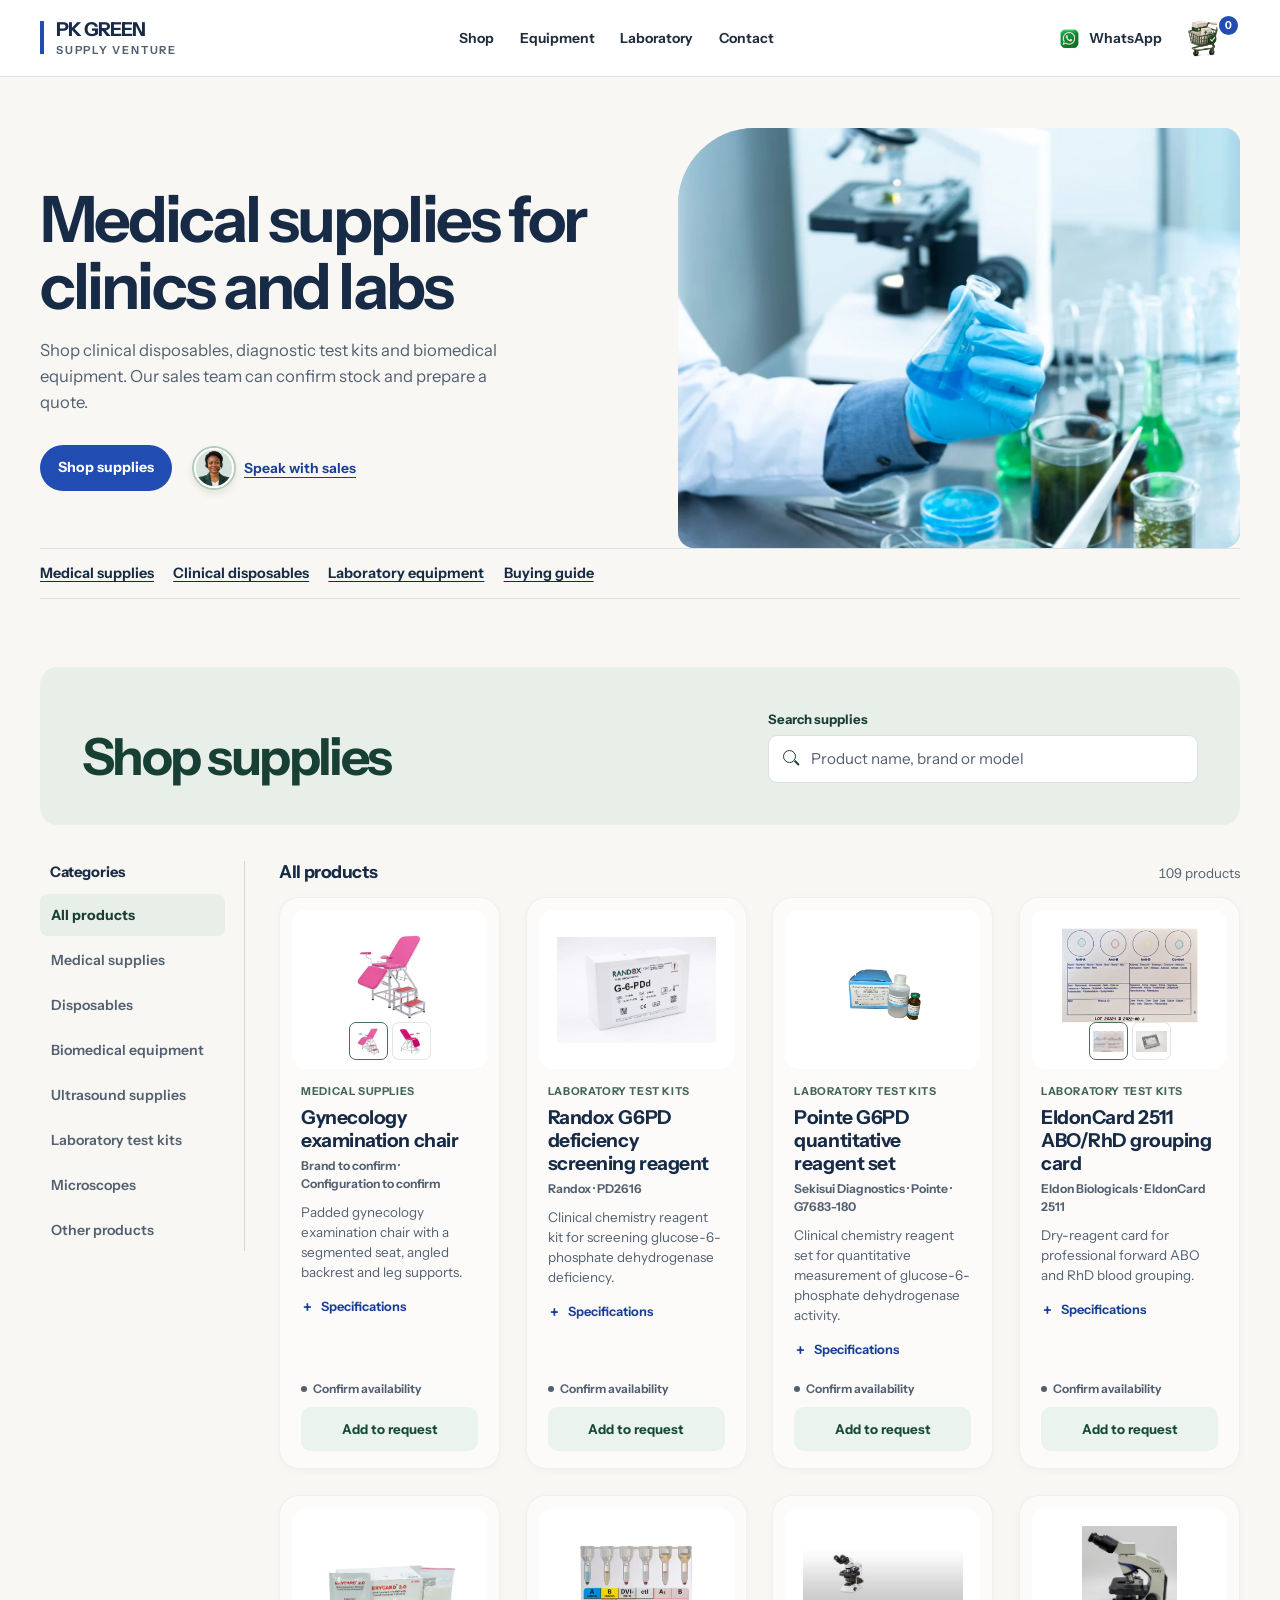
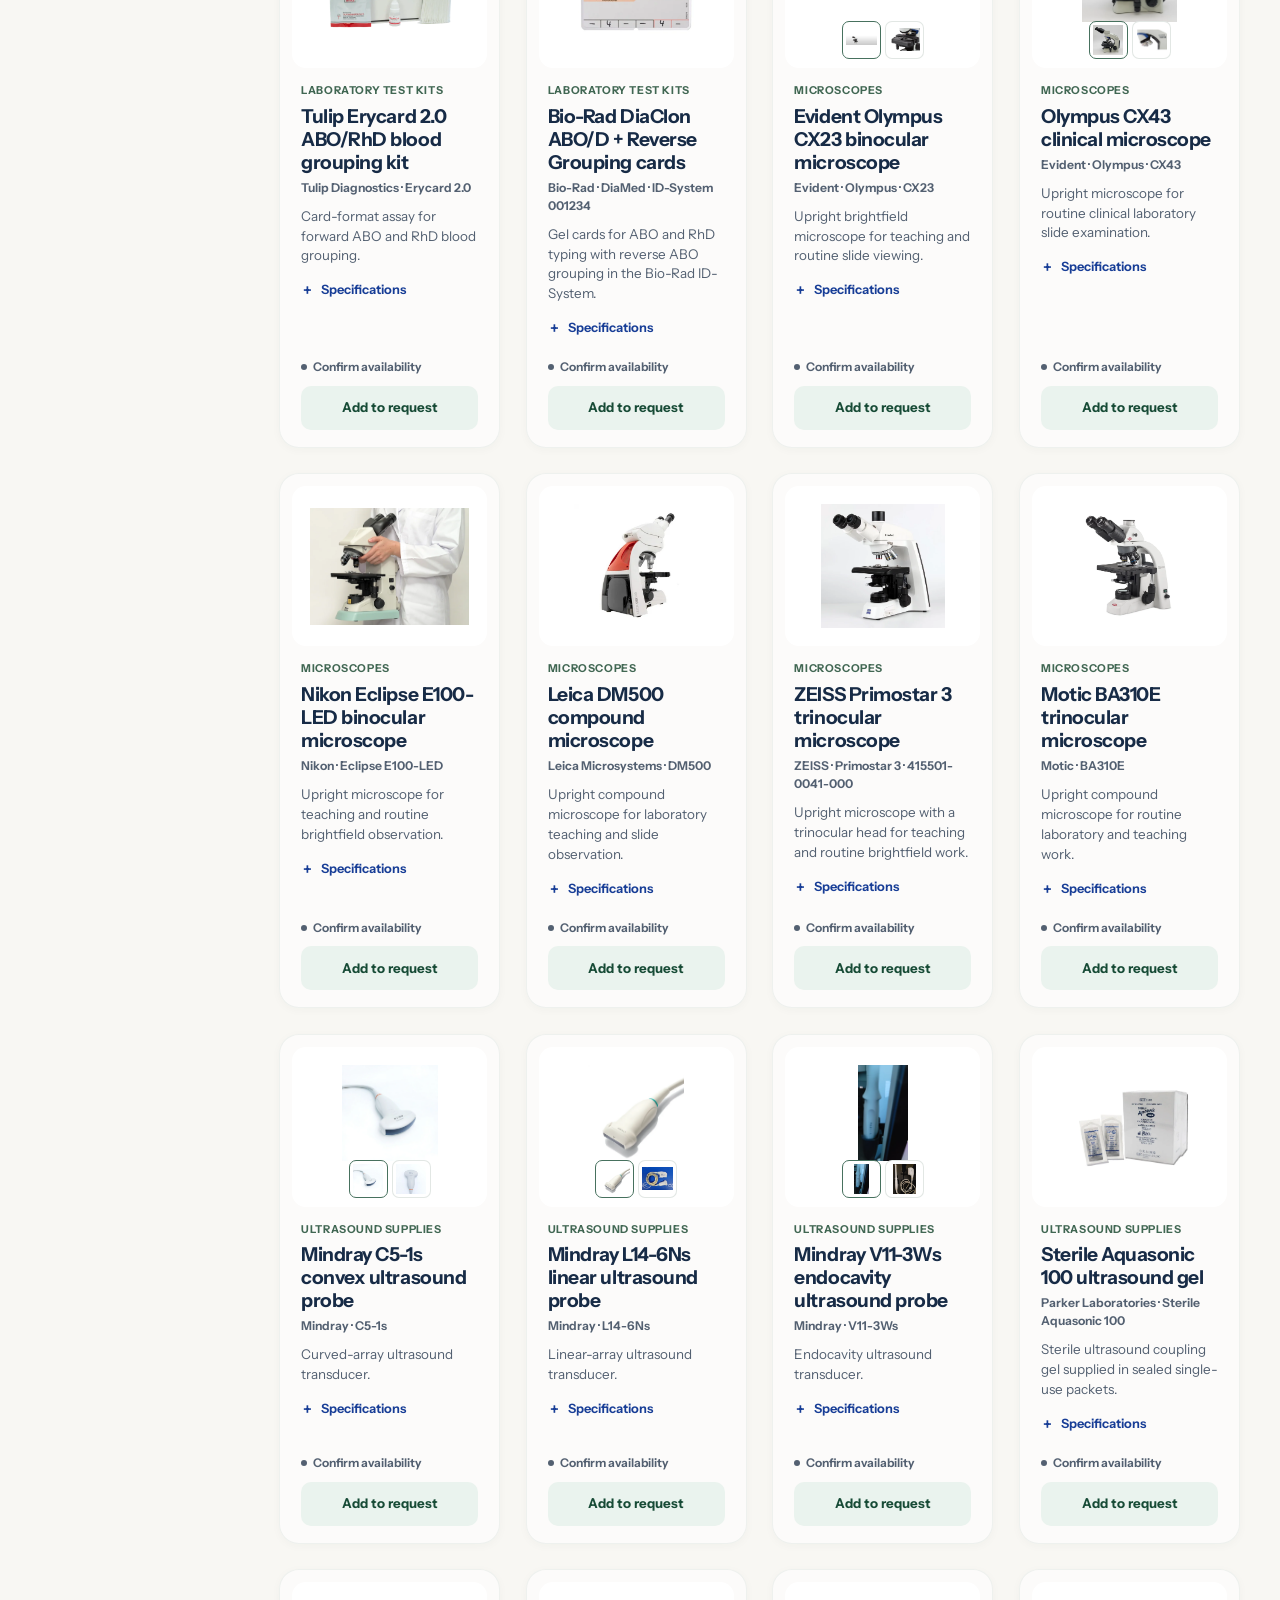
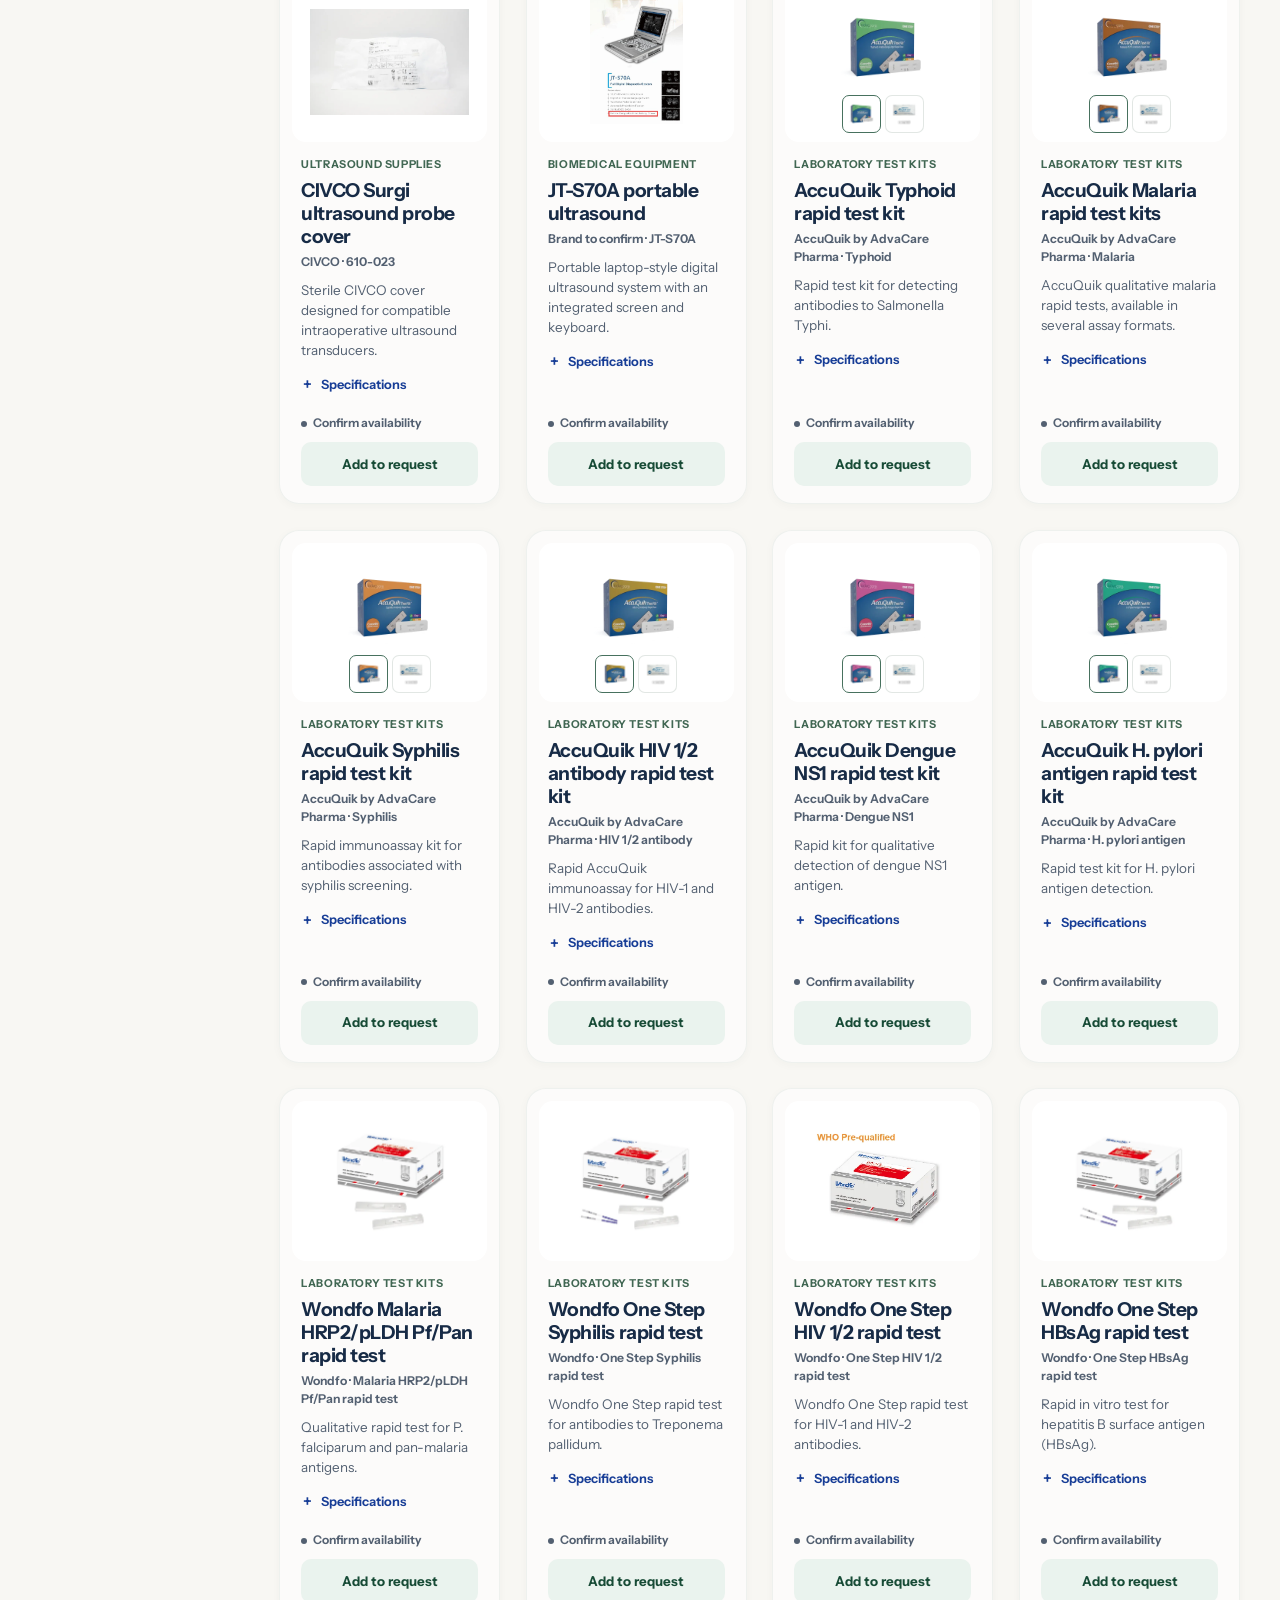
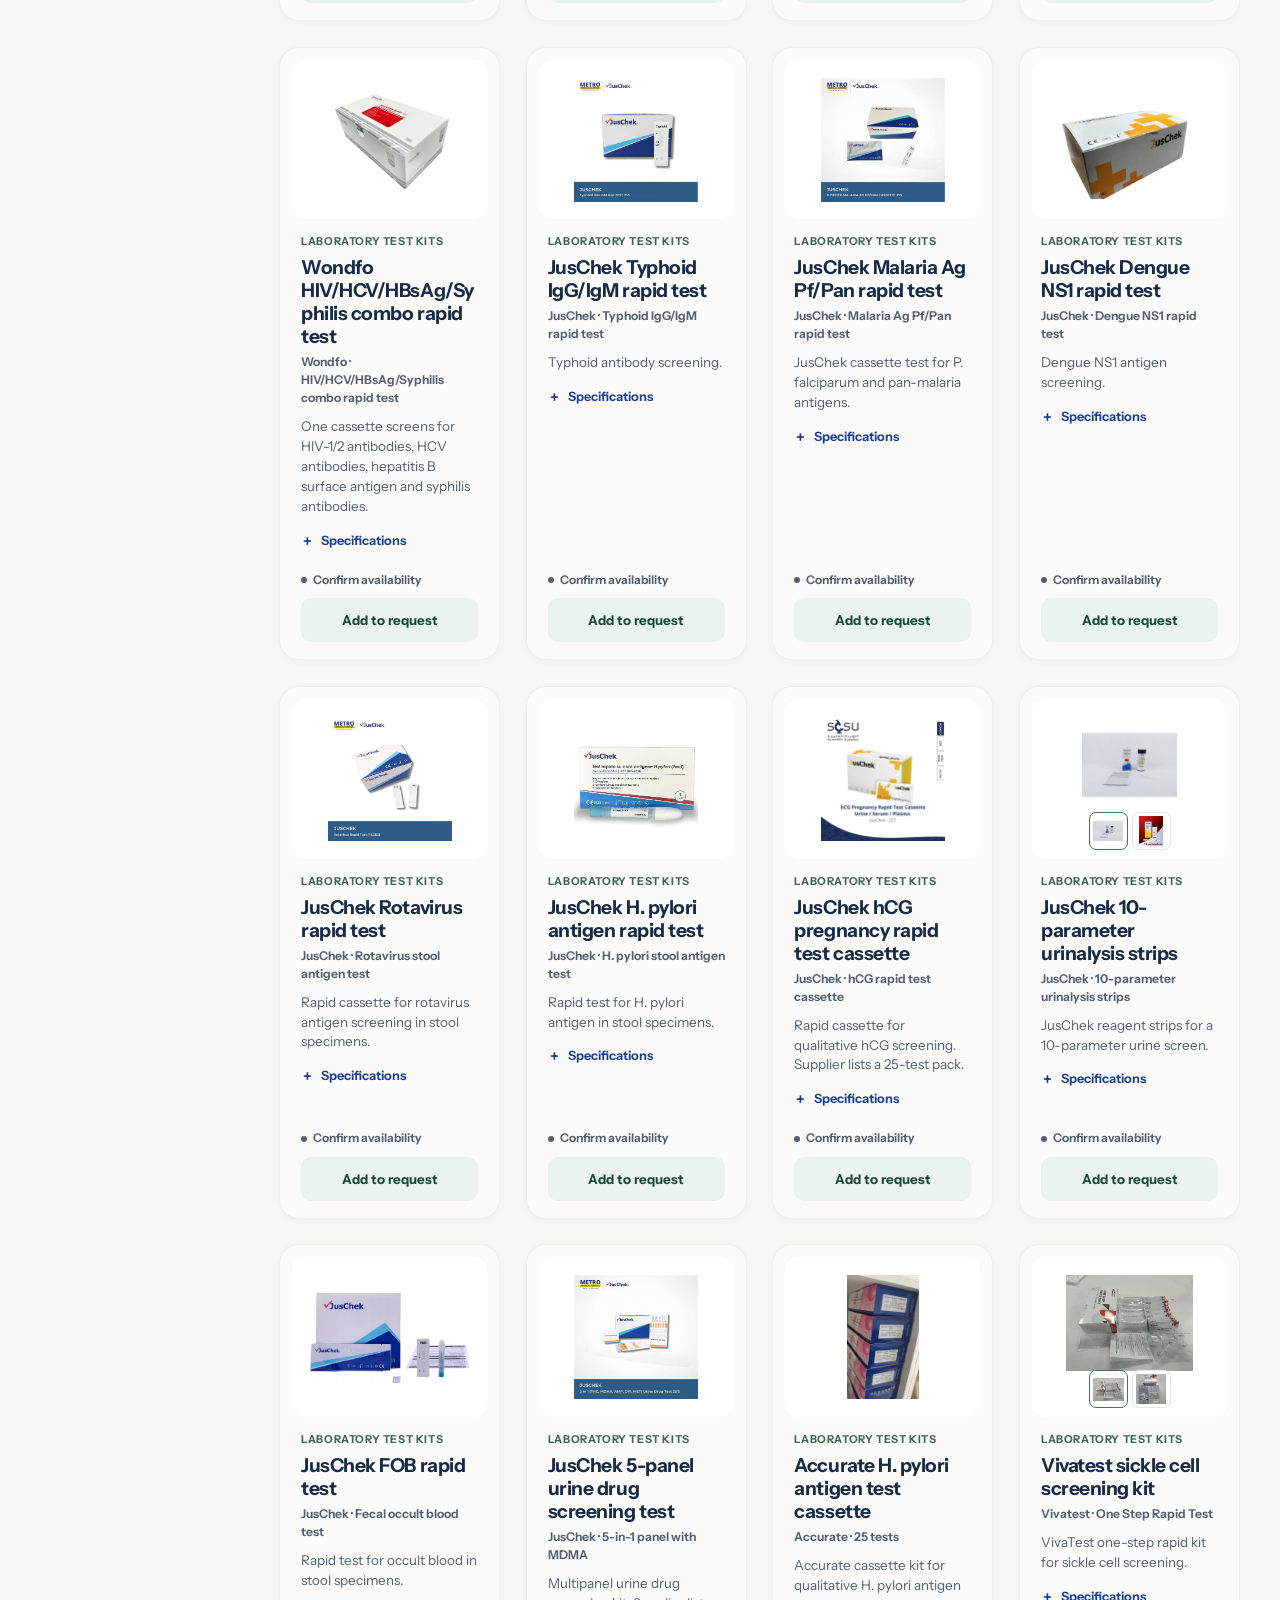
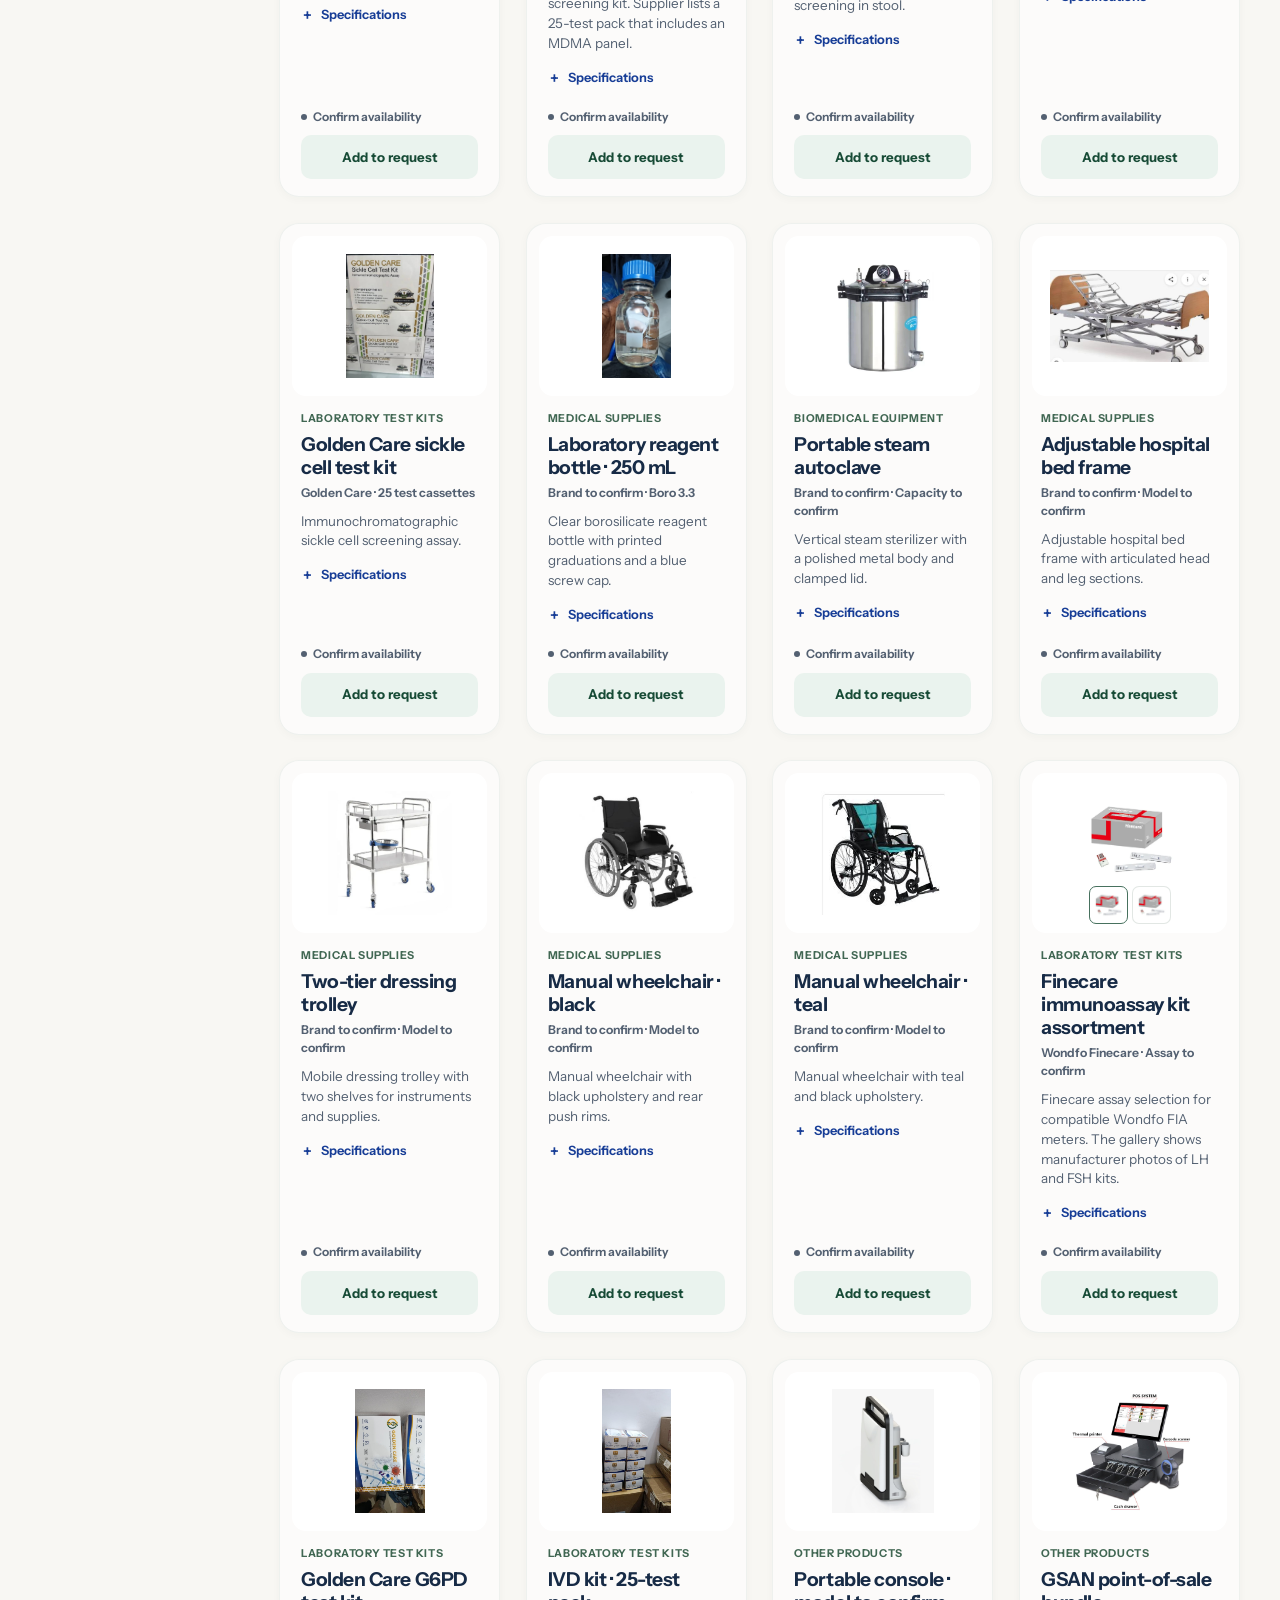
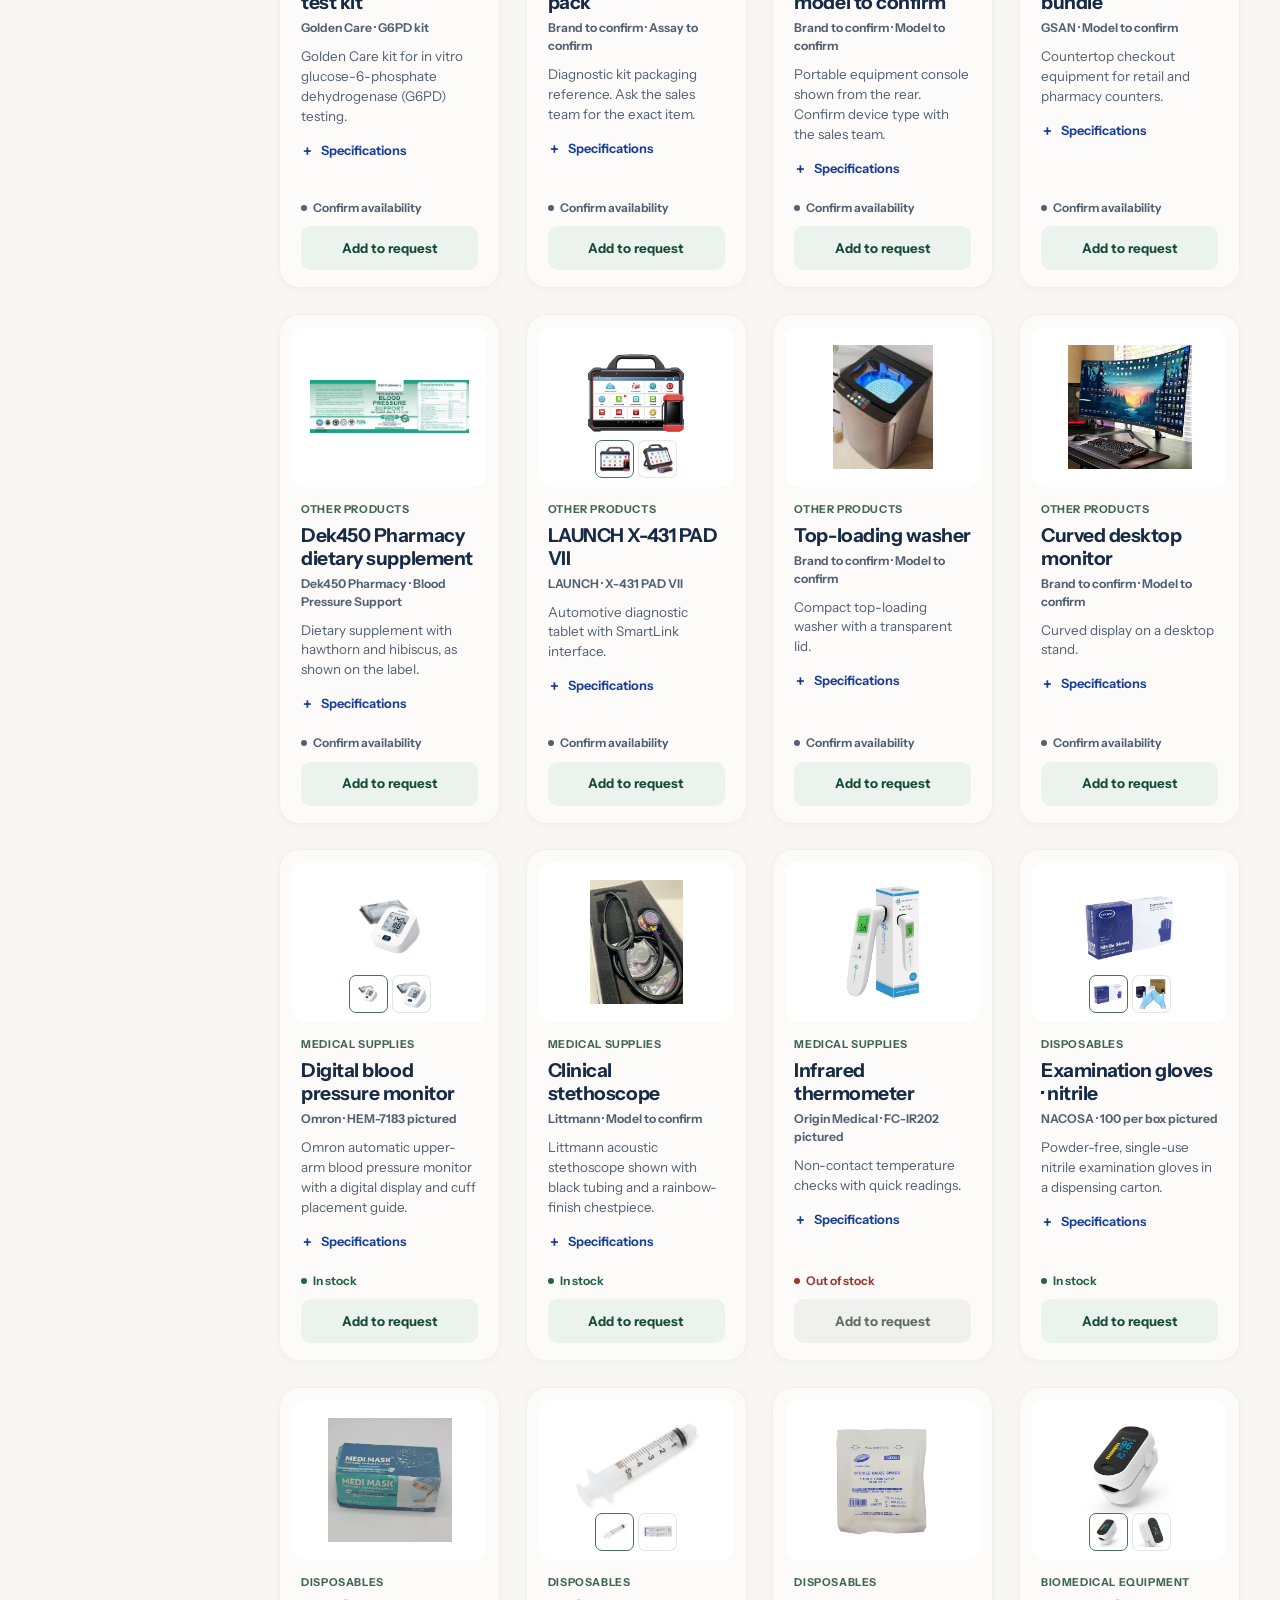
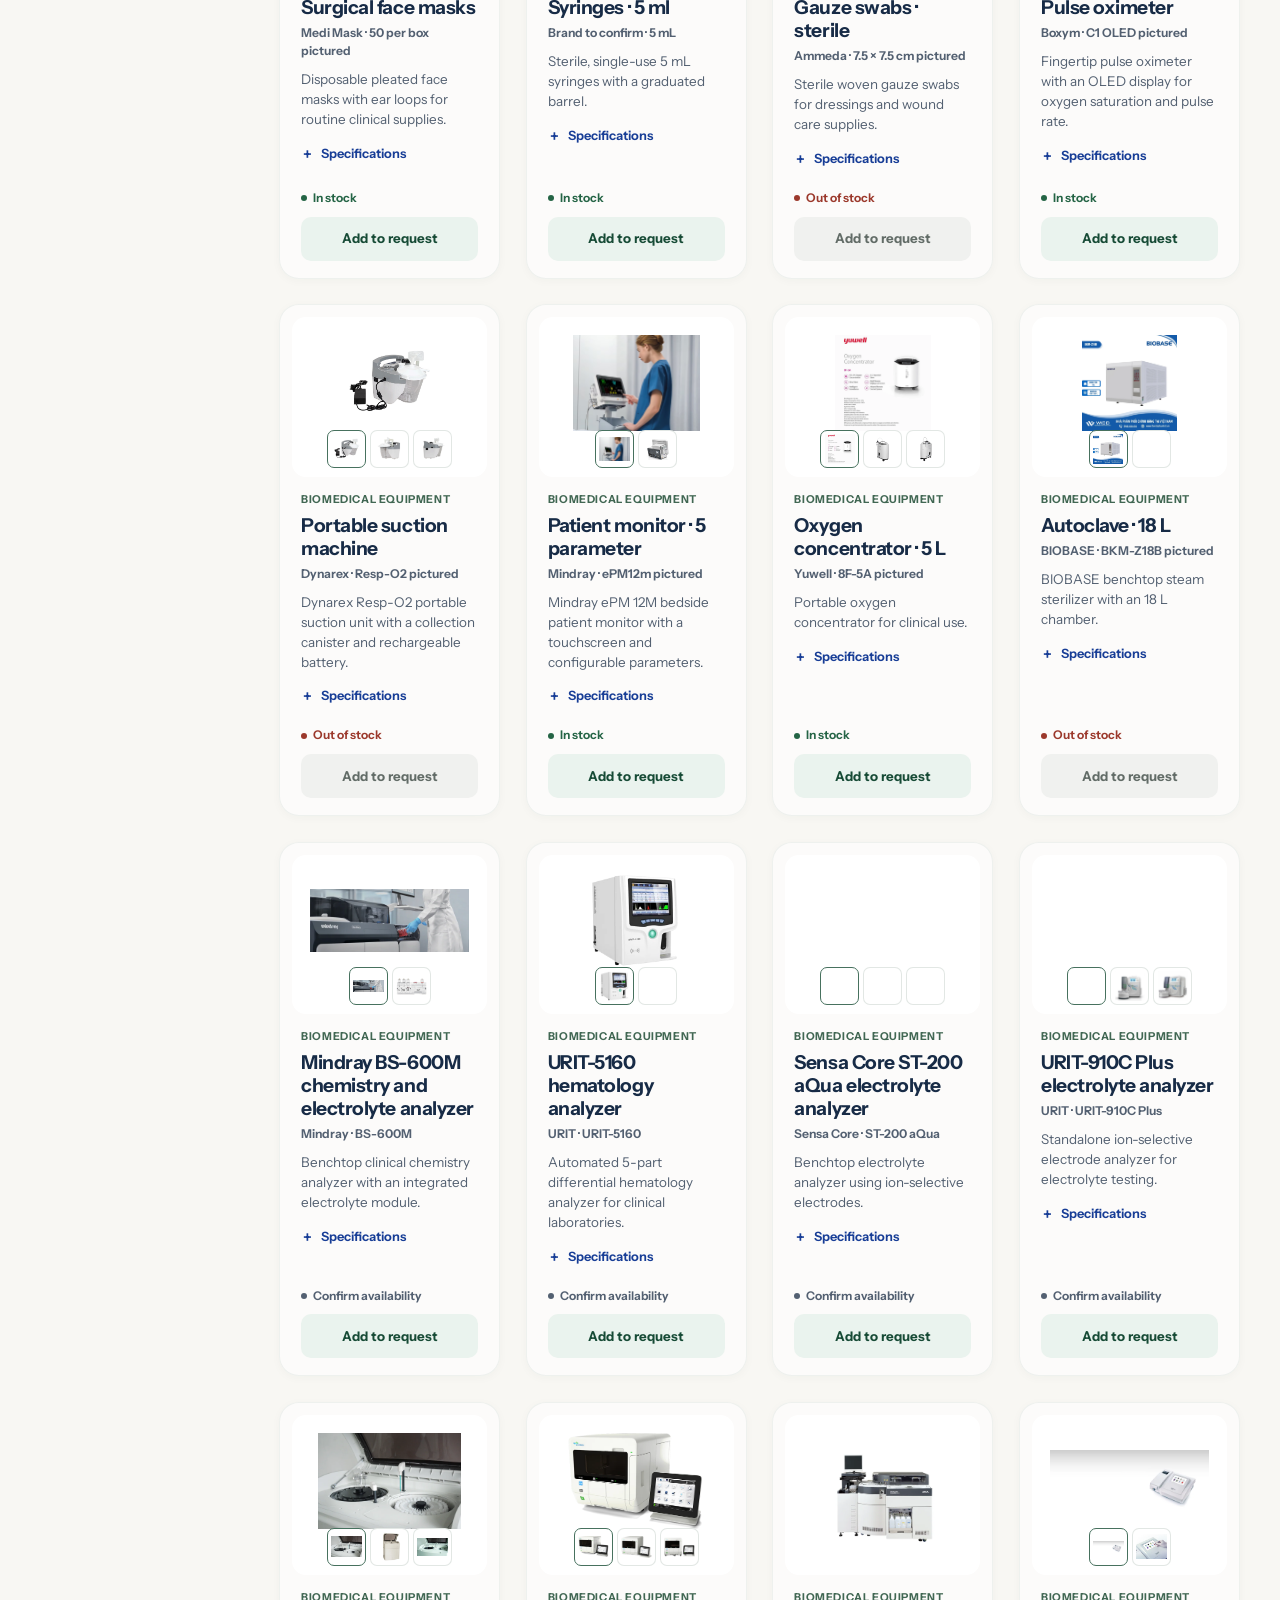
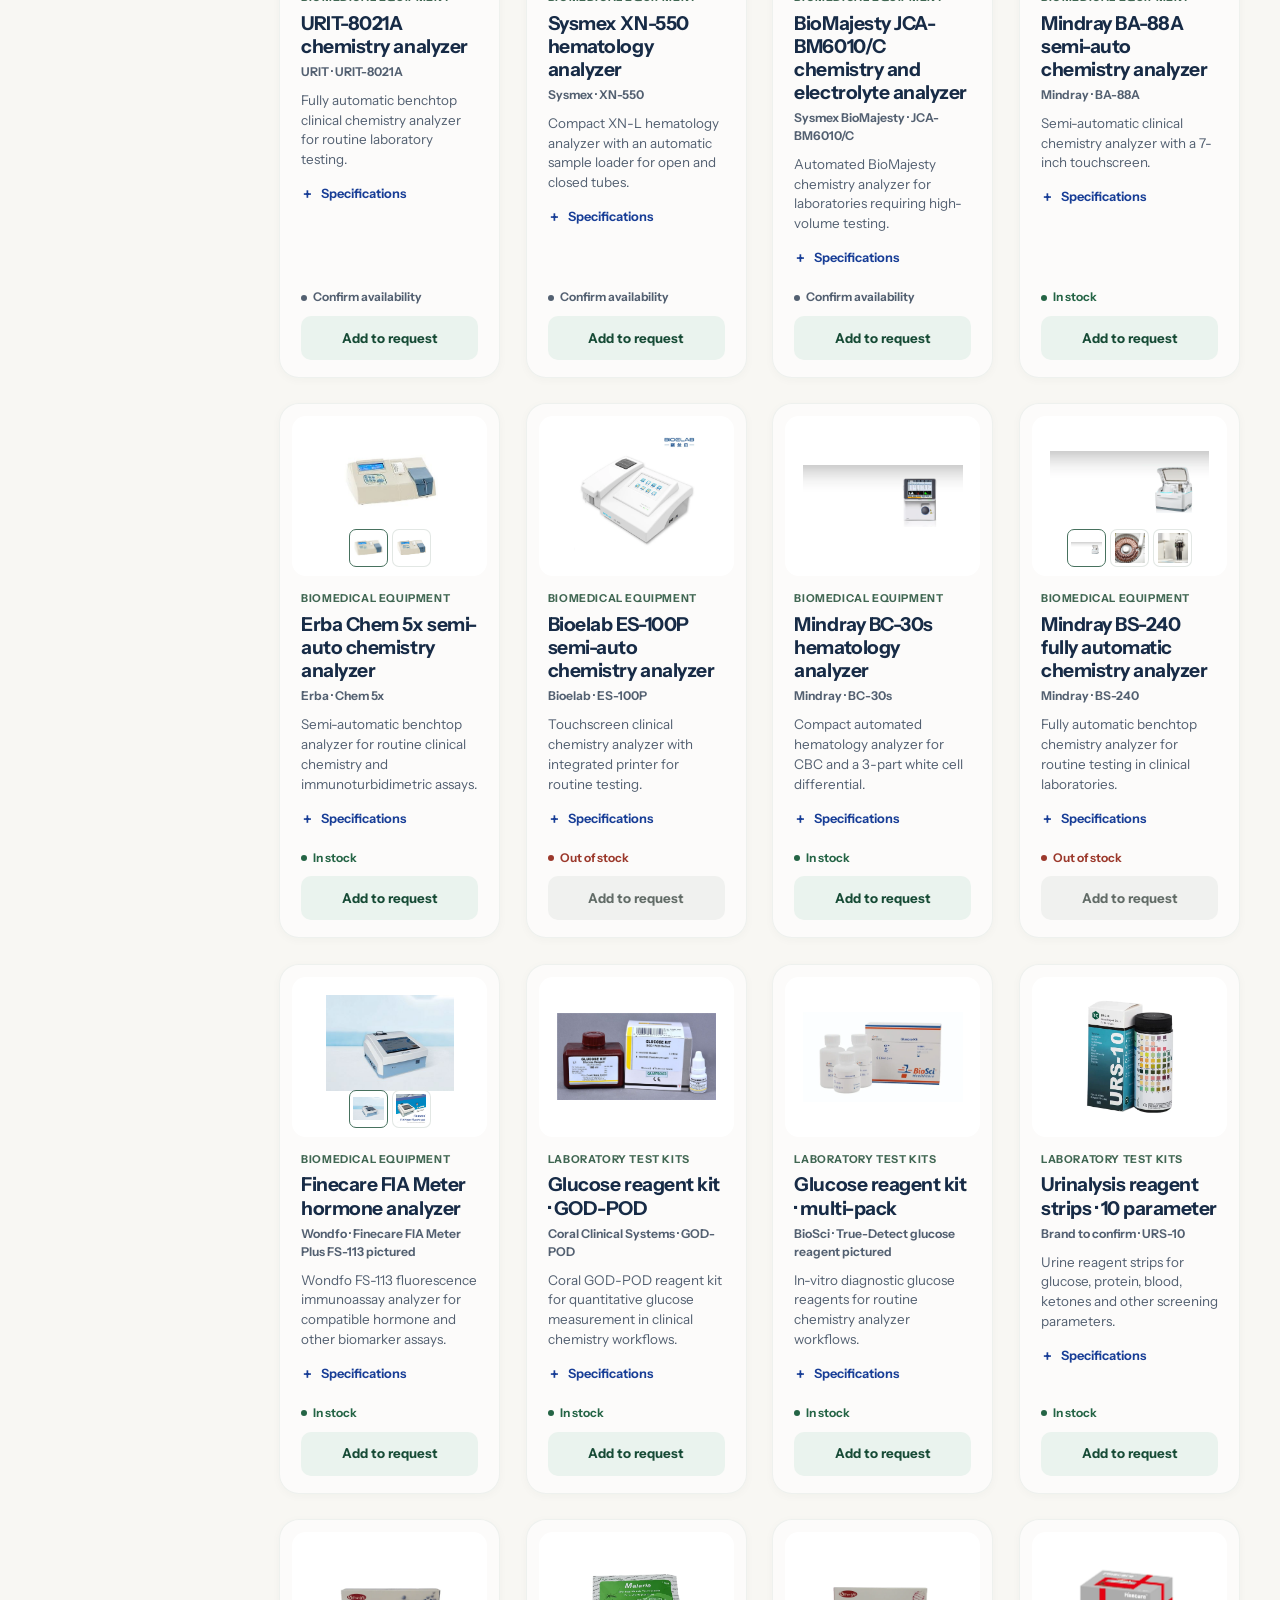
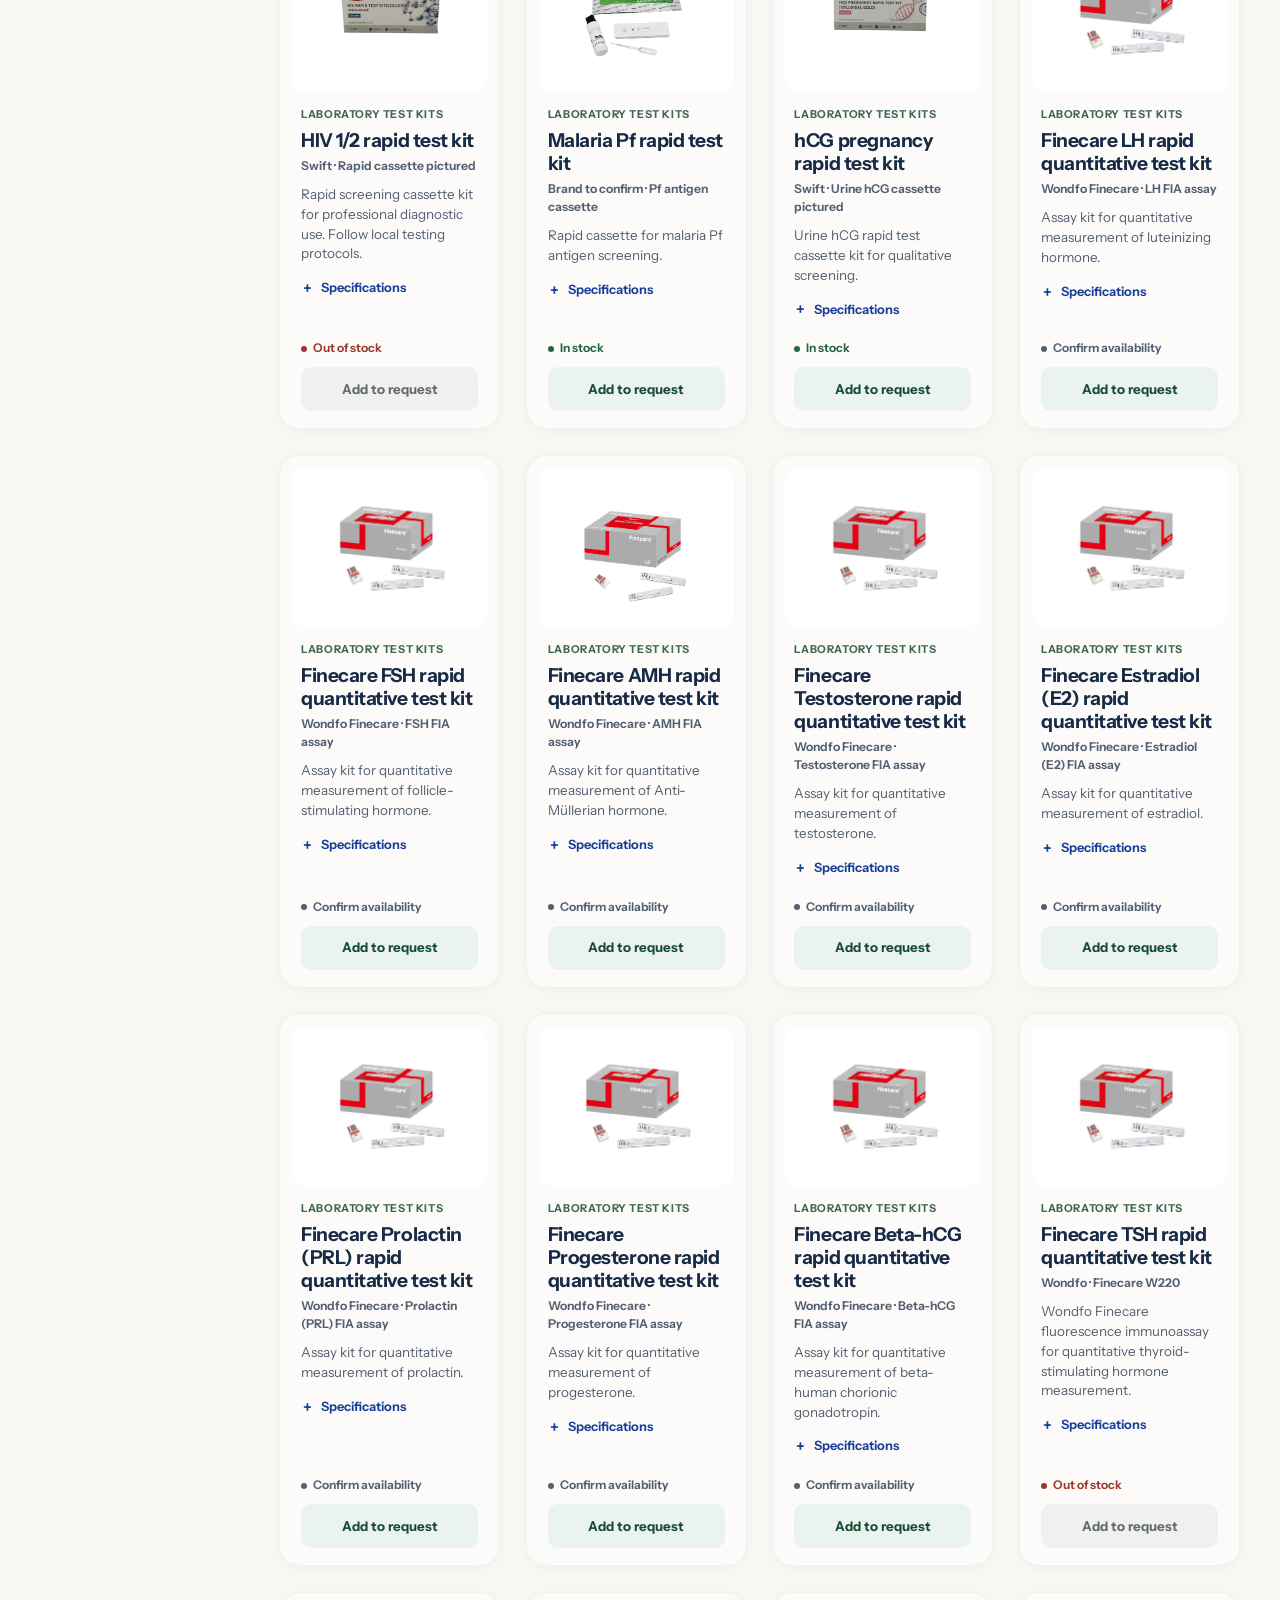
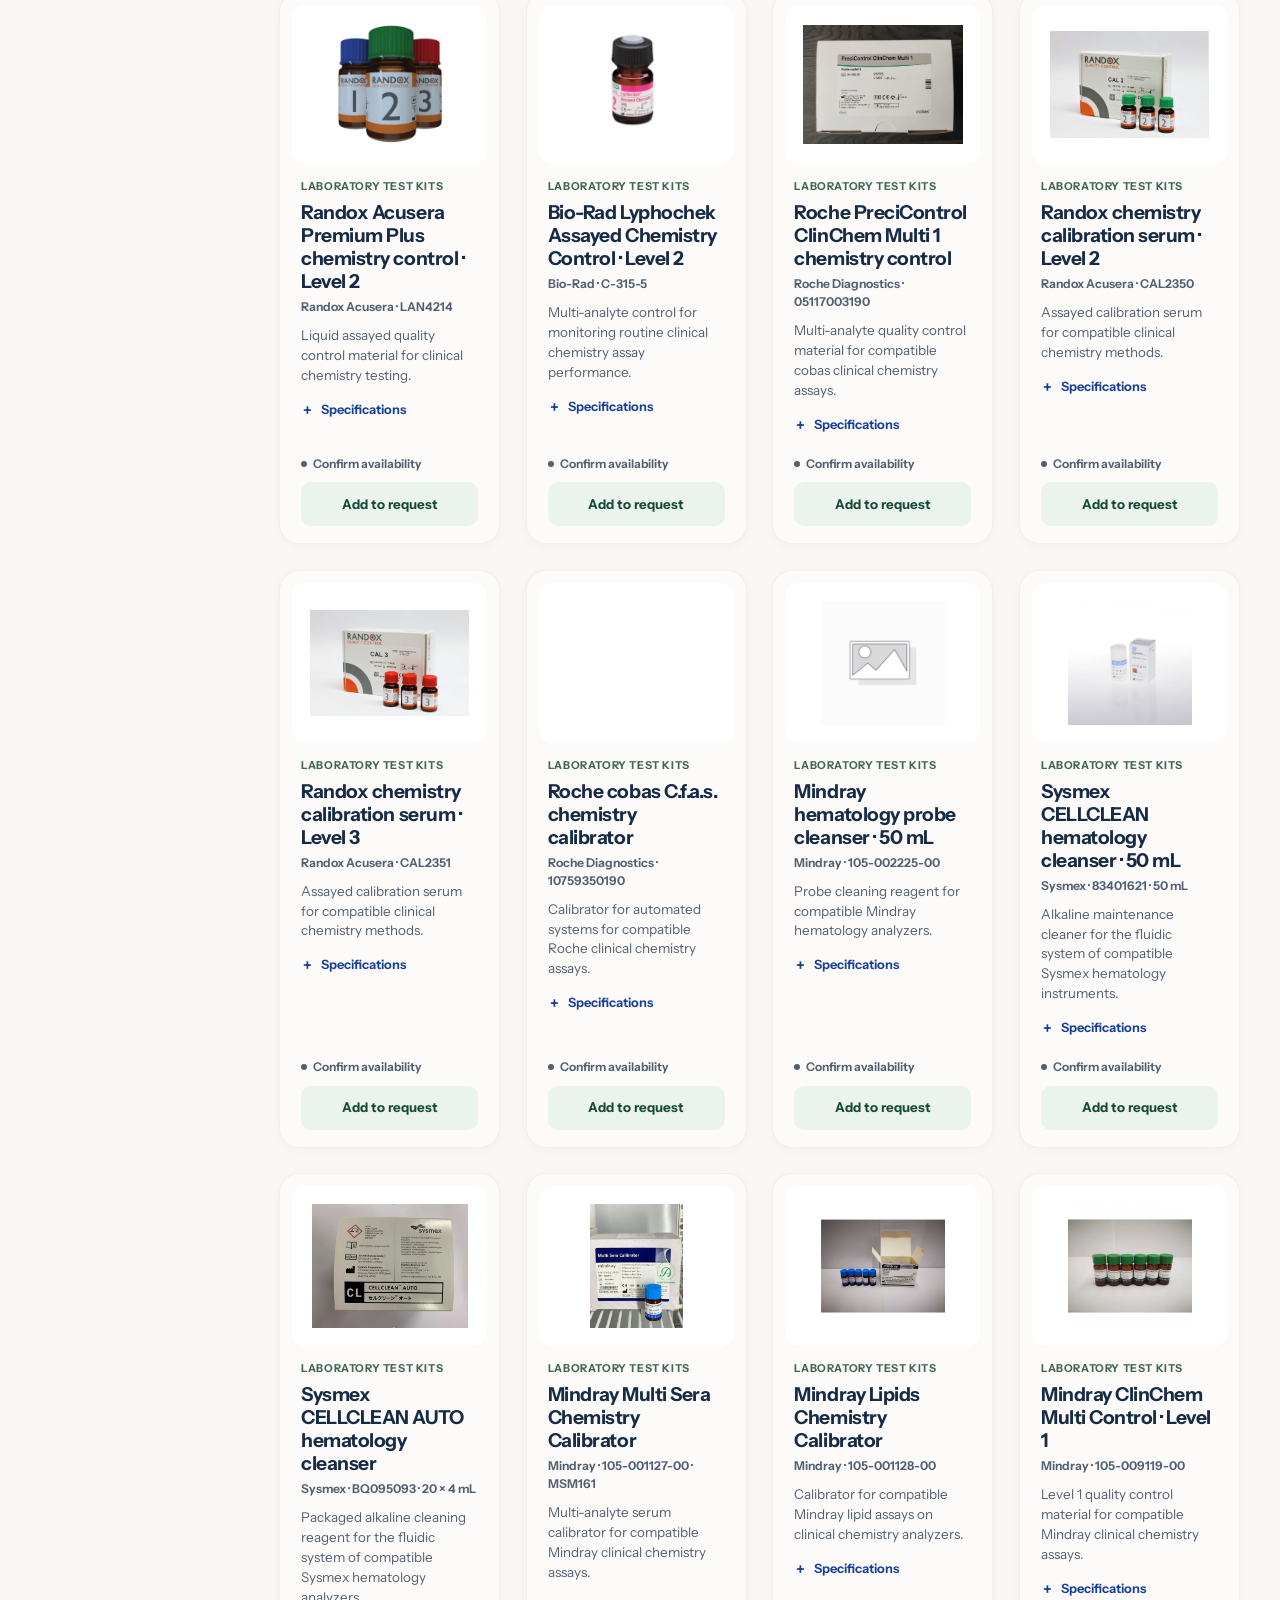
==== commit 22d2850f: "Redesign storefront browsing and contact sections" ====
--- a/index.html
+++ b/index.html
@@ -48,20 +48,20 @@
 <link rel="preconnect" href="https://fonts.gstatic.com" crossorigin>
 <link href="https://fonts.googleapis.com/css2?family=Instrument+Sans:wght@400..700&display=swap" rel="stylesheet">
 <link rel="stylesheet" href="store-theme.css?v=open-layout-1">
-<link rel="stylesheet" href="storefront.css?v=product-card-refresh-1">
+<link rel="stylesheet" href="storefront.css?v=shop-and-contact-1">
 <link rel="icon" type="image/png" href="assets/brand/dek450-3d-mark.png">
 <link rel="stylesheet" href="guides.css?v=1">
 </head>
 
 <body>
-<a class="skip" href="#catalog">Skip to catalog</a>
+<a class="skip" href="#catalog">Skip to supplies</a>
 <header class="masthead">
   <div class="nav wrap">
     <a class="brand" href="#" aria-label="PK GREEN SUPPLY VENTURE home">
       <span class="wordmark">PK GREEN <span>SUPPLY VENTURE</span></span>
     </a>
     <nav class="navlinks" aria-label="Main navigation">
-      <a href="#catalog" data-category-link="All">Catalog</a>
+      <a href="#catalog" data-category-link="All">Shop</a>
       <a href="#catalog" data-category-link="Biomedical equipment">Equipment</a>
       <a href="#catalog" data-category-link="Laboratory test kits">Laboratory</a>
       <a href="#contact">Contact</a>
@@ -84,7 +84,7 @@
         <h1 id="hero-title">Medical supplies for clinics and labs</h1>
         <p>Shop clinical disposables, diagnostic test kits and biomedical equipment. Our sales team can confirm stock and prepare a quote.</p>
         <div class="actions">
-          <a class="btn" href="#catalog" data-category-link="All">Browse the catalog</a>
+          <a class="btn" href="#catalog" data-category-link="All">Shop supplies</a>
           <a class="text-link sales-agent-link" href="#contact">
             <span class="sales-agent-avatar"><img src="assets/brand/sales-agent.jpg" width="40" height="40" alt="" decoding="async"></span>
             <span>Speak with sales</span>
@@ -103,14 +103,16 @@
     <a href="medical-supply-buying-guide.html">Buying guide</a>
   </nav>
   <section class="shop wrap" id="catalog" aria-labelledby="catalog-title">
-    <div class="sectionhead"><h2 id="catalog-title">Product catalog</h2></div>
+    <div class="shop-heading">
+      <h2 id="catalog-title">Shop supplies</h2>
+      <label class="search-field" for="search">
+        <span class="search-label">Search supplies</span>
+        <span class="search-control">
+          <input id="search" class="search" type="search" placeholder="Product name, brand or model">
+        </span>
+      </label>
+    </div>
     <div class="catalog-layout">
-      <div class="controls">
-        <div class="search-field">
-          <input id="search" class="search" type="search" placeholder="Search products" aria-label="Search products">
-        </div>
-        <div id="resultCount" aria-live="polite"></div>
-      </div>
       <nav class="category-nav" aria-labelledby="categories-heading">
         <h3 id="categories-heading">Categories</h3>
         <div class="filters" role="group" aria-label="Product categories">
@@ -125,55 +127,49 @@
         </div>
       </nav>
       <div class="catalog-main">
+        <div class="browse-results">
+          <h3 id="browse-title">All products</h3>
+          <p id="resultCount" role="status"></p>
+        </div>
         <div id="cartNotice" class="cart-notice" role="status"></div>
         <div class="grid" id="products"></div>
       </div>
     </div>
   </section>
   <section class="contact-panel wrap" id="contact" aria-labelledby="contact-title">
-    <div class="contact-copy">
-      <div class="sales-intro">
-        <span class="sales-agent-avatar"><img src="assets/brand/sales-agent.jpg" width="64" height="64" alt="" loading="lazy" decoding="async"></span>
+    <div class="sales-card">
+      <h2 id="contact-title">Talk to sales</h2>
+      <p class="sales-intro">Get a quote, check stock or ask about bulk orders.</p>
+      <a class="whatsapp-action" href="https://wa.me/233533805134" target="_blank" rel="noopener noreferrer">
+        <span class="chat-icon" aria-hidden="true"></span>
+        <span>WhatsApp</span>
+        <strong>053 380 5134</strong>
+      </a>
+      <div class="sales-calls" role="group" aria-labelledby="call-heading">
+        <p id="call-heading">Call us</p>
+        <div class="call-links">
+          <a href="tel:+233502113175" aria-label="Call 050 211 3175">050 211 3175</a>
+          <a href="tel:+233248442602" aria-label="Call 024 844 2602">024 844 2602</a>
+        </div>
+      </div>
+    </div>
+    <section class="contact-location" id="pickup" aria-labelledby="pickup-title">
+      <div class="pickup-heading">
+        <span class="pickup-icon" aria-hidden="true"></span>
         <div>
-          <h2 id="contact-title">Talk to our sales team</h2>
-          <p>Ask about availability, equipment quotes or bulk orders.</p>
-        </div>
-      </div>
-      <ul class="sales-channels">
-        <li><a class="sales-channel" href="https://wa.me/233533805134" target="_blank" rel="noopener noreferrer">
-          <img src="assets/brand/sales-whatsapp.png" width="52" height="52" alt="" loading="lazy" decoding="async">
-          <span><span class="sales-channel-label">WhatsApp</span><strong>0533805134</strong></span>
-          <span class="sales-channel-arrow" aria-hidden="true">↗</span>
-        </a></li>
-        <li><a class="sales-channel" href="tel:+233502113175">
-          <img src="assets/brand/sales-phone.png" width="52" height="52" alt="" loading="lazy" decoding="async">
-          <span><span class="sales-channel-label">Call</span><strong>0502113175</strong></span>
-          <span class="sales-channel-arrow" aria-hidden="true">→</span>
-        </a></li>
-        <li><a class="sales-channel" href="tel:+233248442602">
-          <img src="assets/brand/sales-phone.png" width="52" height="52" alt="" loading="lazy" decoding="async">
-          <span><span class="sales-channel-label">Call</span><strong>0248442602</strong></span>
-          <span class="sales-channel-arrow" aria-hidden="true">→</span>
-        </a></li>
-      </ul>
-    </div>
-    <div class="contact-location" id="pickup">
-      <div class="pickup-heading">
-        <img src="assets/brand/pickup-pin.png" width="58" height="58" alt="" loading="lazy" decoding="async">
-        <div>
-          <h3>Pickup address</h3>
-          <address>CB69 Cowpea Street, NDC Junction<br>Klagon, Lashibi, Tema</address>
+          <h3 id="pickup-title">Pickup address</h3>
+          <address><strong>CB69 Cowpea Street</strong><br>NDC Junction, Klagon, Lashibi, Tema</address>
         </div>
       </div>
       <figure class="pickup-map">
-        <figcaption>Cowpea Street area</figcaption>
         <iframe title="Map of the Cowpea Street pickup area in Klagon" src="https://www.openstreetmap.org/export/embed.html?bbox=-0.0614%2C5.6600%2C-0.0478%2C5.6705&amp;layer=mapnik" loading="lazy" referrerpolicy="strict-origin-when-cross-origin"></iframe>
+        <figcaption>Cowpea Street area map</figcaption>
       </figure>
       <div class="map-links">
-        <a href="https://www.openstreetmap.org/#map=16/5.66525/-0.05460" target="_blank" rel="noopener noreferrer">Open area map ↗</a>
-        <a href="https://wa.me/233533805134?text=Hello%20PK%20GREEN%20SUPPLY%20VENTURE%2C%20please%20share%20the%20exact%20pickup%20pin%20for%20CB69%20Cowpea%20Street%20in%20Klagon." target="_blank" rel="noopener noreferrer">Ask for the exact pin on WhatsApp ↗</a>
-      </div>
-    </div>
+        <a href="https://www.openstreetmap.org/#map=16/5.66525/-0.05460" target="_blank" rel="noopener noreferrer">Open area map</a>
+        <a href="https://wa.me/233533805134?text=Hello%20PK%20GREEN%20SUPPLY%20VENTURE%2C%20please%20share%20the%20exact%20pickup%20pin%20for%20CB69%20Cowpea%20Street%20in%20Klagon." target="_blank" rel="noopener noreferrer">Ask for the exact pin on WhatsApp</a>
+      </div>
+    </section>
   </section>
 </main>
 <footer class="site-footer">
@@ -249,7 +245,7 @@
     (category === "All" || product.category === category) &&
     [product.name, product.description, product.category, product.brand, product.model, product.specification]
       .join(" ").toLowerCase().includes(query));
-  document.querySelector("#resultCount").textContent = items.length + (items.length === 1 ? " item" : " items");
+  document.querySelector("#resultCount").textContent = items.length + (items.length === 1 ? " product" : " products");
   catalog.innerHTML = items.length ? items.map(({product, index}) => productCard(product, index)).join("")
     : '<div class="empty">No products match your search. Try another term or category.</div>';
 }
@@ -338,6 +334,7 @@
 });
 function selectCategory(value) {
   category = value;
+  document.querySelector("#browse-title").textContent = value === "All" ? "All products" : value;
   document.querySelectorAll(".filter").forEach(button => {
     const selected = button.dataset.filter === category;
     button.classList.toggle("active", selected);
--- a/storefront.css
+++ b/storefront.css
@@ -27,24 +27,45 @@
 .text-link { color: var(--blue-dark); font-size: .87rem; font-weight: 650; }
 
 
-.shop { padding-block: 61px 72px; }
-.sectionhead { border-top: 1px solid var(--line); padding-top: 24px; margin-bottom: 23px; }
-.sectionhead h2, .contact-panel h2 { font-size: clamp(1.95rem, 4vw, 3.15rem); font-weight: 650; letter-spacing: -.045em; line-height: 1.08; }
-.catalog-layout { display: grid; grid-template-columns: 192px minmax(0, 1fr); grid-template-areas: "categories toolbar" "categories results"; gap: 16px 27px; }
-.category-nav { grid-area: categories; align-self: start; position: sticky; top: 20px; border-top: 2px solid var(--navy); padding-top: 9px; }
-.category-nav h3 { font-size: .88rem; font-weight: 700; margin: 0 0 7px 11px; }
-.filters { display: grid; gap: 2px; }
-.filter { min-height: 40px; padding: 7px 11px; text-align: left; border: 1px solid transparent; border-radius: 3px; background: transparent; color: var(--muted); font-size: .85rem; font-weight: 550; cursor: pointer; }
-.filter:hover { color: var(--blue-dark); background: var(--blue-light); }
-.filter.active { background: var(--blue-light); color: var(--blue-dark); border-left: 3px solid var(--blue); padding-left: 9px; font-weight: 700; }
-.controls { grid-area: toolbar; display: flex; align-items: center; justify-content: space-between; gap: 14px; }
-.search-field { position: relative; flex: 1 1 440px; max-width: 580px; min-width: 0; }
-.search-field::before { content: ""; position: absolute; z-index: 1; top: 14px; left: 14px; width: 11px; height: 11px; border: 1.5px solid var(--muted); border-radius: 50%; pointer-events: none; }
-.search-field::after { content: ""; position: absolute; top: 26px; left: 26px; width: 6px; height: 1.5px; transform: rotate(45deg); background: var(--muted); pointer-events: none; }
-.search { width: 100%; min-height: 44px; border: 1px solid var(--input-line); border-radius: 4px; padding: 8px 12px 8px 40px; background: var(--white); color: var(--ink); font-size: .9rem; }
+.shop, .contact-panel {
+  --forest: #173f34;
+  --deep-forest: #12372e;
+  --sage: #e7efe8;
+  --green-line: rgb(23 63 52 / 16%);
+}
+.shop { padding-block: clamp(34px, 5.5vw, 68px) clamp(46px, 5.5vw, 76px); }
+.shop-heading {
+  display: grid;
+  grid-template-columns: minmax(0, 1fr) minmax(240px, 430px);
+  align-items: end;
+  gap: clamp(12px, 3vw, 36px);
+  margin-bottom: clamp(22px, 3vw, 36px);
+  padding: clamp(20px, 3.4vw, 42px);
+  border-radius: 18px;
+  background: var(--sage);
+  color: var(--forest);
+}
+.shop-heading h2, .sales-card h2 { font-size: clamp(2rem, 4vw, 3.5rem); font-weight: 680; line-height: 1.02; letter-spacing: -.05em; }
+.search-field { display: grid; gap: 6px; min-width: 0; }
+.search-label { font-size: .82rem; font-weight: 700; }
+.search-control { position: relative; }
+.search-control::before, .search-control::after { content: ""; position: absolute; pointer-events: none; color: var(--forest); }
+.search-control::before { top: 15px; left: 15px; width: 11px; height: 11px; border: 1.5px solid currentColor; border-radius: 50%; }
+.search-control::after { top: 27px; left: 26px; width: 6px; height: 1.5px; transform: rotate(45deg); background: currentColor; }
+.search { width: 100%; min-height: 48px; padding: 9px 13px 9px 42px; border: 1px solid var(--green-line); border-radius: 9px; background: var(--white); color: var(--ink); font-size: .95rem; }
 .search::placeholder { color: var(--muted); }
-#resultCount { color: var(--muted); font-size: .82rem; white-space: nowrap; font-variant-numeric: tabular-nums; }
-.catalog-main { grid-area: results; min-width: 0; }
+.catalog-layout { display: grid; grid-template-columns: clamp(174px, 16vw, 213px) minmax(0, 1fr); gap: clamp(20px, 2.7vw, 38px); }
+.category-nav { position: sticky; top: 20px; align-self: start; padding-right: clamp(12px, 1.5vw, 22px); border-right: 1px solid var(--green-line); }
+.category-nav h3 { margin: 0 0 11px 10px; color: var(--navy); font-size: .91rem; font-weight: 720; }
+.filters { display: grid; gap: 3px; }
+.filter { min-height: 42px; padding: 8px 10px; border: 1px solid transparent; border-radius: 8px; background: transparent; color: var(--muted); font-size: .88rem; font-weight: 600; line-height: 1.25; text-align: left; cursor: pointer; }
+.filter:hover, .filter.active { background: var(--sage); color: var(--forest); }
+.filter.active { font-weight: 750; }
+.catalog-main { min-width: 0; }
+.browse-results { display: flex; flex-wrap: wrap; align-items: baseline; justify-content: space-between; gap: 4px 14px; margin-bottom: 13px; }
+.browse-results h3 { color: var(--navy); font-size: 1.1rem; line-height: 1.25; letter-spacing: -.025em; font-weight: 700; }
+#resultCount { color: var(--muted); font-size: .84rem; font-variant-numeric: tabular-nums; }
+
 .grid { display: grid; grid-template-columns: repeat(3, minmax(0, 1fr)); gap: clamp(16px, 2vw, 28px); }
 .card {
   display: flex;
@@ -113,36 +134,64 @@
 .cart-notice:empty { display: none; }
 .cart-notice a { font-weight: 700; }
 
-.contact-panel { display: grid; grid-template-columns: minmax(0, .9fr) minmax(0, 1.1fr); gap: clamp(28px, 5vw, 68px); border-top: 2px solid var(--navy); padding-top: 30px; margin-bottom: 52px; color: var(--navy); }
-.sales-intro { display: flex; align-items: flex-start; gap: clamp(12px, 2vw, 17px); }
-.sales-intro p { margin-top: 8px; color: var(--muted); font-size: .95rem; }
 .sales-agent-link { display: inline-flex; min-height: 44px; align-items: center; gap: 10px; text-underline-offset: 4px; }
-.sales-agent-avatar { --portrait-size: 40px; display: inline-grid; place-items: center; width: var(--portrait-size); height: var(--portrait-size); flex: 0 0 var(--portrait-size); border-radius: 50%; background: #e5eee7; box-shadow: 0 0 0 2px #b5cabc, 0 4px 10px #153e2e24; }
+.sales-agent-avatar { display: inline-grid; place-items: center; width: 40px; height: 40px; flex: 0 0 40px; border-radius: 50%; background: #e5eee7; box-shadow: 0 0 0 2px #b5cabc, 0 4px 10px #153e2e24; }
 .sales-agent-avatar img { width: 100%; height: 100%; border: 2px solid #fff; border-radius: inherit; display: block; object-fit: cover; }
-.sales-intro .sales-agent-avatar { --portrait-size: clamp(46px, 6vw, 64px); margin-top: 1px; }
 @media (prefers-reduced-motion: no-preference) {
   .sales-agent-link .sales-agent-avatar { animation: sales-avatar-greeting 1.75s ease-in-out 2; transition: box-shadow .2s ease; }
   .sales-agent-link:hover .sales-agent-avatar, .sales-agent-link:focus-visible .sales-agent-avatar { box-shadow: 0 0 0 3px #729783, 0 5px 12px #153e2e30; }
-  #contact:target .sales-intro .sales-agent-avatar { animation: sales-avatar-greeting 1.75s ease-in-out 2; }
   @keyframes sales-avatar-greeting { 0%, 100% { transform: translateY(0); } 45% { transform: translateY(-3px); } }
 }
-.sales-channels { display: grid; gap: 6px; max-width: 500px; padding: 0; margin: 21px 0 0; list-style: none; }
-.sales-channel { display: grid; grid-template-columns: 52px minmax(0, 1fr) auto; align-items: center; gap: 14px; min-height: 68px; padding: 7px 13px 7px 6px; border-bottom: 1px solid var(--line); border-radius: 9px 9px 0 0; color: var(--navy); text-decoration: none; }
-.sales-channel:hover { background: var(--blue-light); }
-.sales-channel img { width: 52px; height: 52px; object-fit: contain; }
-.sales-channel-label { display: block; margin-bottom: 2px; color: var(--muted); font-size: .76rem; font-weight: 650; }
-.sales-channel strong { display: block; font-size: clamp(1.07rem, 2vw, 1.28rem); line-height: 1.2; font-variant-numeric: tabular-nums; font-weight: 680; }
-.sales-channel-arrow { align-self: center; color: var(--blue-dark); font-size: 1.18rem; }
-.contact-location { min-width: 0; }
-.pickup-heading { display: flex; align-items: center; gap: 12px; min-height: 68px; margin-bottom: 13px; }
-.pickup-heading img { flex: none; width: 58px; height: 58px; object-fit: contain; }
-.pickup-heading h3 { font-size: 1.22rem; font-weight: 680; letter-spacing: -.025em; }
-.pickup-heading address { margin-top: 3px; color: var(--muted); font-style: normal; font-size: .9rem; line-height: 1.5; }
-.pickup-map { padding: 0; overflow: hidden; border: 1px solid var(--line); border-radius: 14px; background: var(--white); }
-.pickup-map figcaption { padding: 8px 13px; border-bottom: 1px solid var(--line); color: var(--navy); font-size: .8rem; font-weight: 650; }
-.pickup-map iframe { display: block; width: 100%; height: clamp(190px, 23vw, 294px); border: 0; background: #edf3ee; }
-.map-links { display: flex; flex-wrap: wrap; gap: 6px 19px; margin-top: 12px; }
-.map-links a { min-height: 34px; display: inline-flex; align-items: center; color: var(--blue-dark); font-size: .83rem; font-weight: 650; }
+
+.contact-panel {
+  display: grid;
+  grid-template-columns: minmax(0, .86fr) minmax(0, 1.14fr);
+  gap: clamp(14px, 2vw, 26px);
+  margin-bottom: clamp(32px, 5vw, 68px);
+}
+.sales-card, .contact-location { min-width: 0; padding: clamp(18px, 3.25vw, 40px); border-radius: 18px; }
+.sales-card { display: flex; flex-direction: column; background: var(--forest); color: #fff; }
+.sales-card h2 { margin-bottom: 10px; font-size: clamp(1.95rem, 3.65vw, 3.2rem); }
+.sales-intro { margin-bottom: clamp(18px, 3vw, 34px); color: #d7e6de; font-size: .98rem; }
+.whatsapp-action {
+  display: grid;
+  grid-template-columns: auto minmax(0, 1fr) auto;
+  align-items: center;
+  gap: clamp(8px, 1.3vw, 14px);
+  min-height: 60px;
+  margin-bottom: 24px;
+  padding: 10px clamp(11px, 1.6vw, 17px);
+  border-radius: 9px;
+  background: #dcefe2;
+  color: var(--deep-forest);
+  text-decoration: none;
+  font-weight: 700;
+}
+.whatsapp-action:hover { background: #eff8f2; }
+.whatsapp-action strong, .call-links a { white-space: nowrap; font-variant-numeric: tabular-nums; }
+.chat-icon { position: relative; width: 17px; height: 15px; border: 1.5px solid currentColor; border-radius: 5px; }
+.chat-icon::after { content: ""; position: absolute; bottom: -3px; left: 2px; width: 5px; height: 5px; transform: skewY(-43deg); border-left: 1.5px solid currentColor; background: currentColor; clip-path: polygon(0 0, 27% 0, 27% 62%, 100% 62%, 100% 100%, 0 100%); }
+.sales-card a:focus-visible { outline-color: #fff; }
+.sales-calls { margin-top: auto; padding-top: 16px; border-top: 1px solid rgb(255 255 255 / 25%); }
+.sales-calls p { margin-bottom: 8px; color: #d7e6de; font-size: .85rem; font-weight: 650; }
+.call-links { display: flex; flex-wrap: wrap; gap: 7px; }
+.call-links a { display: inline-flex; flex: 1 1 120px; justify-content: center; align-items: center; min-height: 44px; padding: 5px 9px; border: 1px solid rgb(255 255 255 / 31%); border-radius: 8px; color: #fff; font-weight: 650; text-decoration: none; }
+.call-links a:hover { background: rgb(255 255 255 / 12%); }
+.contact-location { border: 1px solid var(--green-line); background: var(--white); color: var(--navy); }
+.pickup-heading { display: flex; align-items: flex-start; gap: 13px; margin-bottom: 16px; }
+.pickup-icon { position: relative; width: 43px; height: 43px; flex: none; border-radius: 11px; background: var(--sage); color: var(--forest); }
+.pickup-icon::before, .pickup-icon::after { content: ""; position: absolute; }
+.pickup-icon::before { top: 12px; left: 14px; width: 13px; height: 13px; border: 2px solid currentColor; border-radius: 50% 50% 50% 0; transform: rotate(-45deg); }
+.pickup-icon::after { top: 18px; left: 20px; width: 5px; height: 5px; border-radius: 50%; background: currentColor; }
+.pickup-heading h3 { margin-bottom: 4px; font-size: clamp(1.45rem, 2.9vw, 2.1rem); line-height: 1.12; font-weight: 690; letter-spacing: -.04em; }
+.pickup-heading address { color: var(--muted); font-size: .92rem; font-style: normal; line-height: 1.5; }
+.pickup-heading address strong { color: var(--navy); font-weight: 700; }
+.pickup-map { overflow: hidden; border: 1px solid var(--green-line); border-radius: 10px; background: #f4f7f4; }
+.pickup-map iframe { display: block; width: 100%; height: clamp(168px, 16vw, 240px); border: 0; background: var(--sage); }
+.pickup-map figcaption { padding: 6px 10px; color: var(--muted); font-size: .77rem; }
+.map-links { display: flex; flex-wrap: wrap; align-items: center; gap: 3px 16px; margin-top: 9px; }
+.map-links a { display: inline-flex; align-items: center; min-height: 44px; color: var(--forest); font-size: .87rem; font-weight: 700; text-underline-offset: 3px; }
+.map-links a:hover { color: #101f1b; }
 .site-footer { border-top: 1px solid var(--line); padding: 18px 0 22px; color: var(--muted); font-size: .82rem; }
 .foot { display: flex; flex-wrap: wrap; justify-content: space-between; gap: 8px 20px; }
 
@@ -171,17 +220,22 @@
 @media (min-width: 1220px) { .grid { grid-template-columns: repeat(4, minmax(0, 1fr)); } }
 @media (max-width: 1050px) { .navright .quick-contact { display: none; } }
 @media (max-width: 860px) {
-  .catalog-layout { grid-template-columns: minmax(0, 1fr); grid-template-areas: "toolbar" "categories" "results"; gap: 13px; }
-  .category-nav { position: static; border-top: 0; padding: 0; }
-  .category-nav h3 { position: absolute; width: 1px; height: 1px; overflow: hidden; clip-path: inset(50%); }
-  .filters { display: flex; flex-wrap: wrap; gap: 5px; }
-  .filter, .filter.active { min-height: 36px; padding: 5px 9px; border: 1px solid var(--line); background: var(--white); line-height: 1.2; }
-  .filter.active { border-color: #bacbe9; background: var(--blue-light); }
+  .catalog-layout { grid-template-columns: minmax(0, 1fr); gap: 17px; }
+  .category-nav { position: static; padding: 0 0 14px; border-right: 0; border-bottom: 1px solid var(--green-line); }
+  .category-nav h3 { margin: 0 0 8px; }
+  .filters { display: flex; flex-wrap: wrap; gap: 6px; }
+  .filter { min-height: 37px; padding: 6px 10px; border-color: var(--green-line); border-radius: 999px; background: var(--white); }
+  .filter.active { border-color: #6f9784; }
   .hero { min-height: 360px; }
   .hero h1 { font-size: clamp(2.25rem, 6vw, 3.45rem); }
 }
+@media (max-width: 740px) {
+  .contact-panel { grid-template-columns: minmax(0, 1fr); }
+}
 @media (max-width: 690px) { .navlinks { display: none; } }
 @media (max-width: 600px) {
+  .shop-heading { grid-template-columns: minmax(0, 1fr); border-radius: 14px; }
+  .sales-card, .contact-location { border-radius: 14px; }
   .hero-frame { padding-top: 16px; }
   .hero { grid-template-columns: minmax(0, 1fr); }
   .hero-copy { padding: 10px 0 0; }
@@ -189,8 +243,6 @@
   .hero p { margin-top: 12px; }
   .actions { margin-top: 20px; }
   .hero-photo { min-height: clamp(175px, 48vw, 255px); border-radius: 38px 12px 12px 12px; }
-  .shop { padding-block: 32px 42px; }
-  .sectionhead { margin-bottom: 14px; }
   .grid { grid-template-columns: repeat(2, minmax(0, 1fr)); gap: 12px; }
   .card { border-radius: 15px; }
   .body { padding: 11px 3px 3px; }
@@ -198,12 +250,6 @@
   .gallery-stage.has-views .gallery-open img { padding-bottom: 39px; }
   .gallery-thumbs { right: 3px; bottom: 3px; left: 3px; }
   .gallery-thumbs button { flex-basis: 33px; height: 32px; }
-  .controls { gap: 8px; }
-  .filters { flex-wrap: nowrap; overflow-x: auto; padding-block: 2px 8px; scrollbar-width: thin; scrollbar-color: #aebac8 transparent; }
-  .filter { flex: none; }
-  .filter:focus-visible { outline-offset: -2px; }
-  .contact-panel { grid-template-columns: 1fr; gap: 22px; margin-bottom: 25px; }
-  .contact-location { border-top: 1px solid var(--line); padding-top: 15px; }
 }
 @media (max-width: 370px) { .grid { grid-template-columns: 1fr; } }
 @media (prefers-reduced-motion: reduce) { html { scroll-behavior: auto; } }
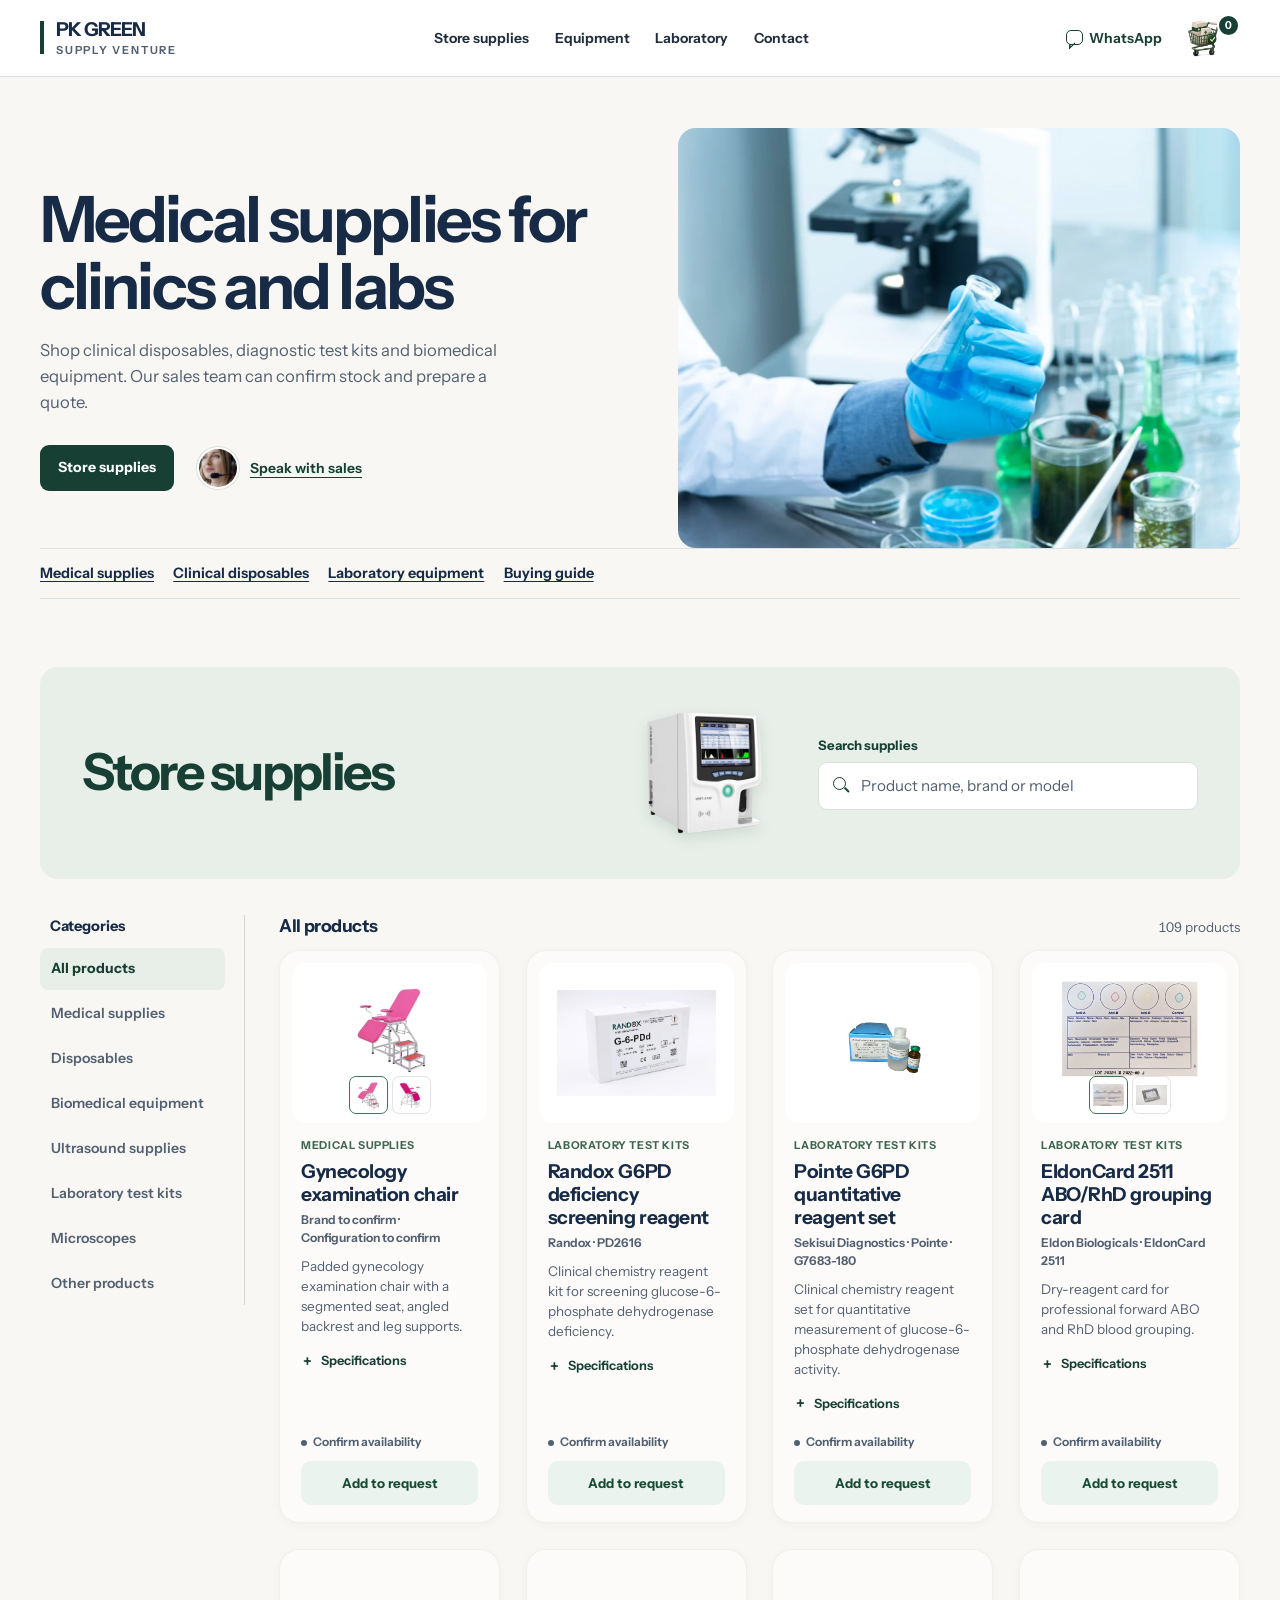
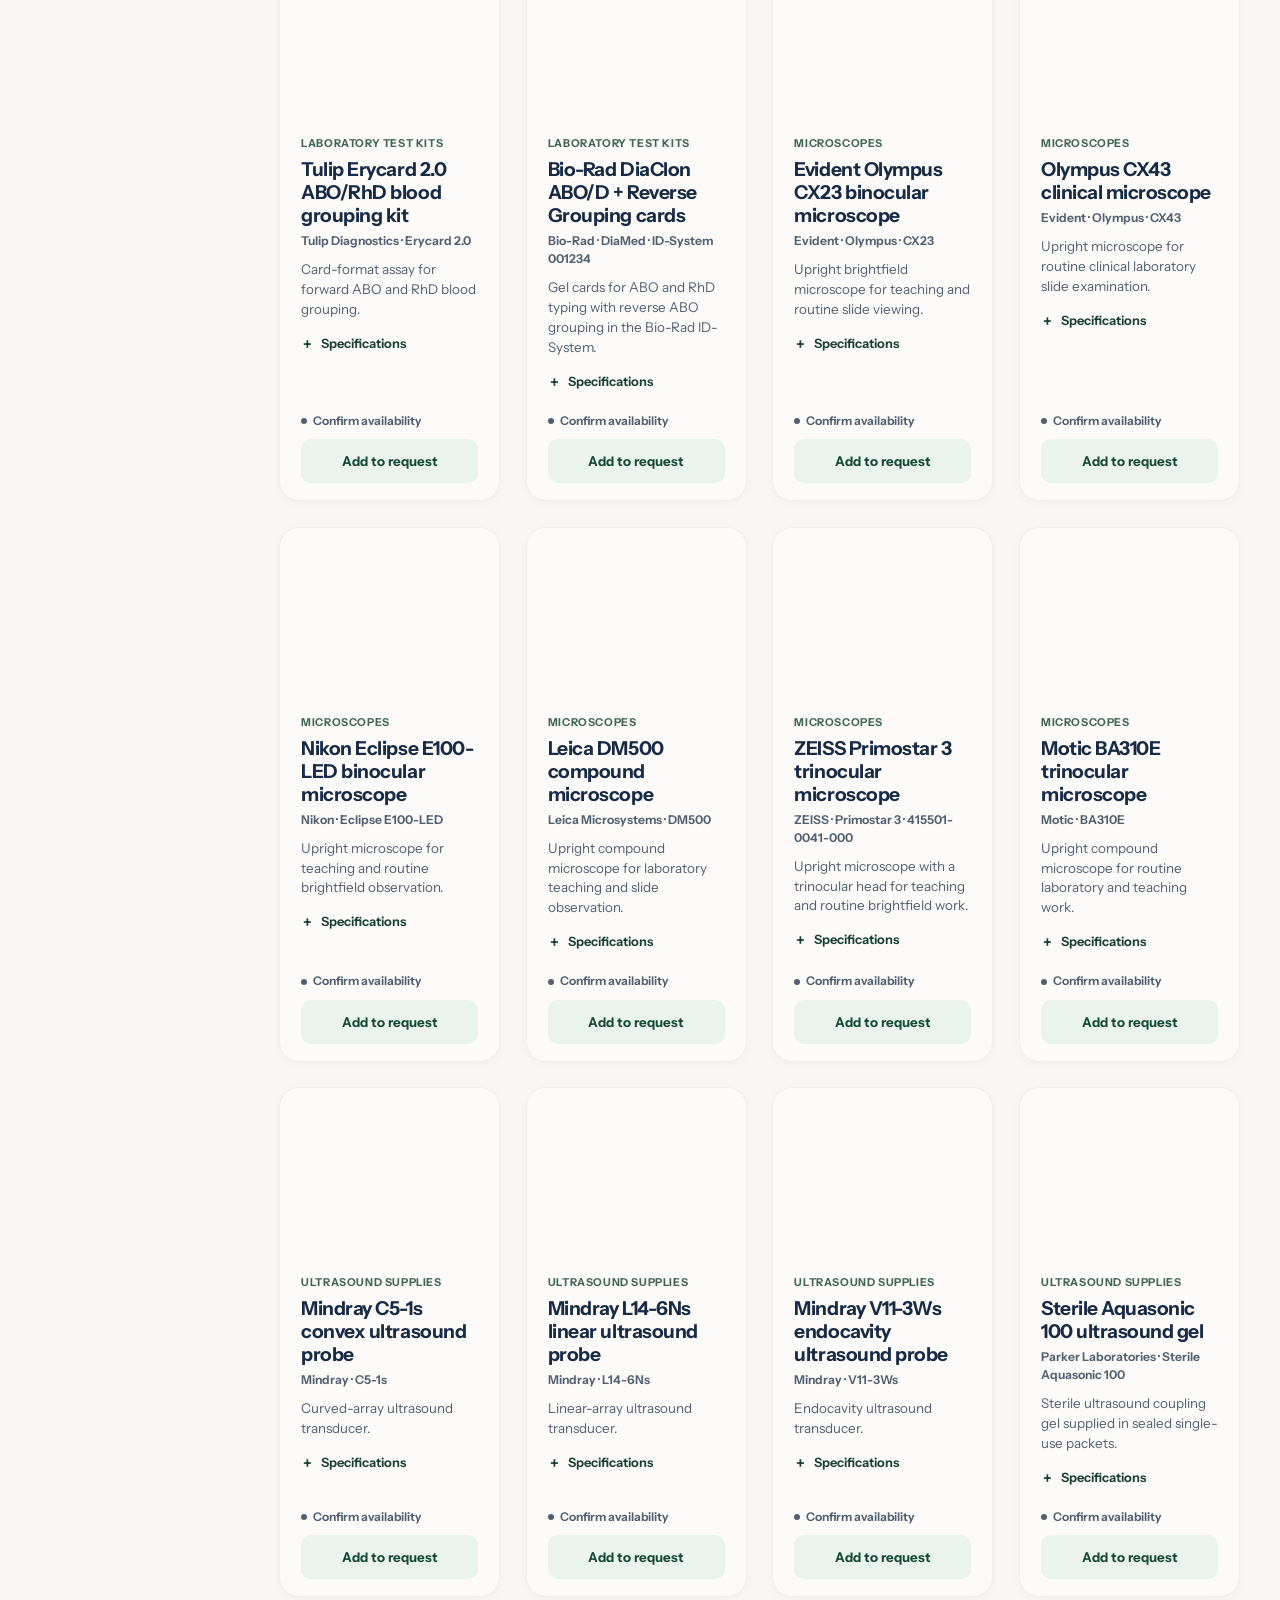
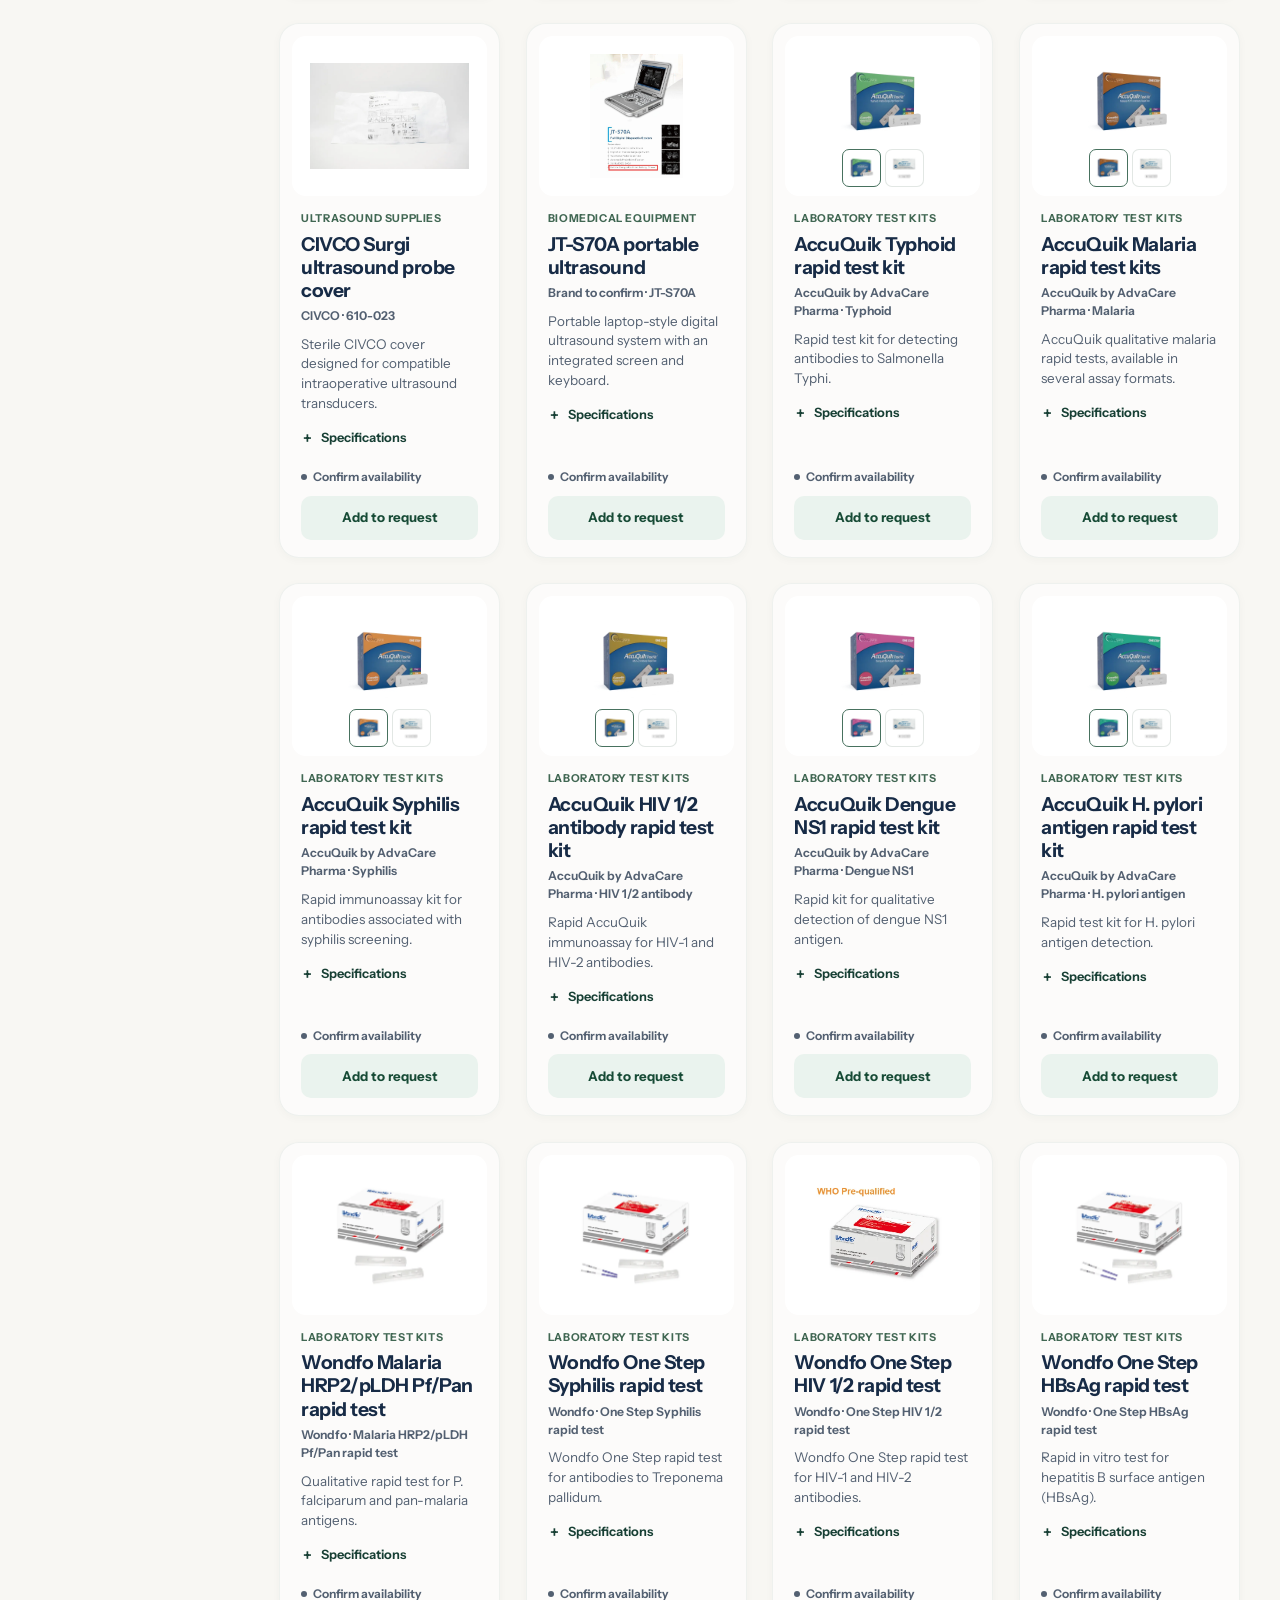
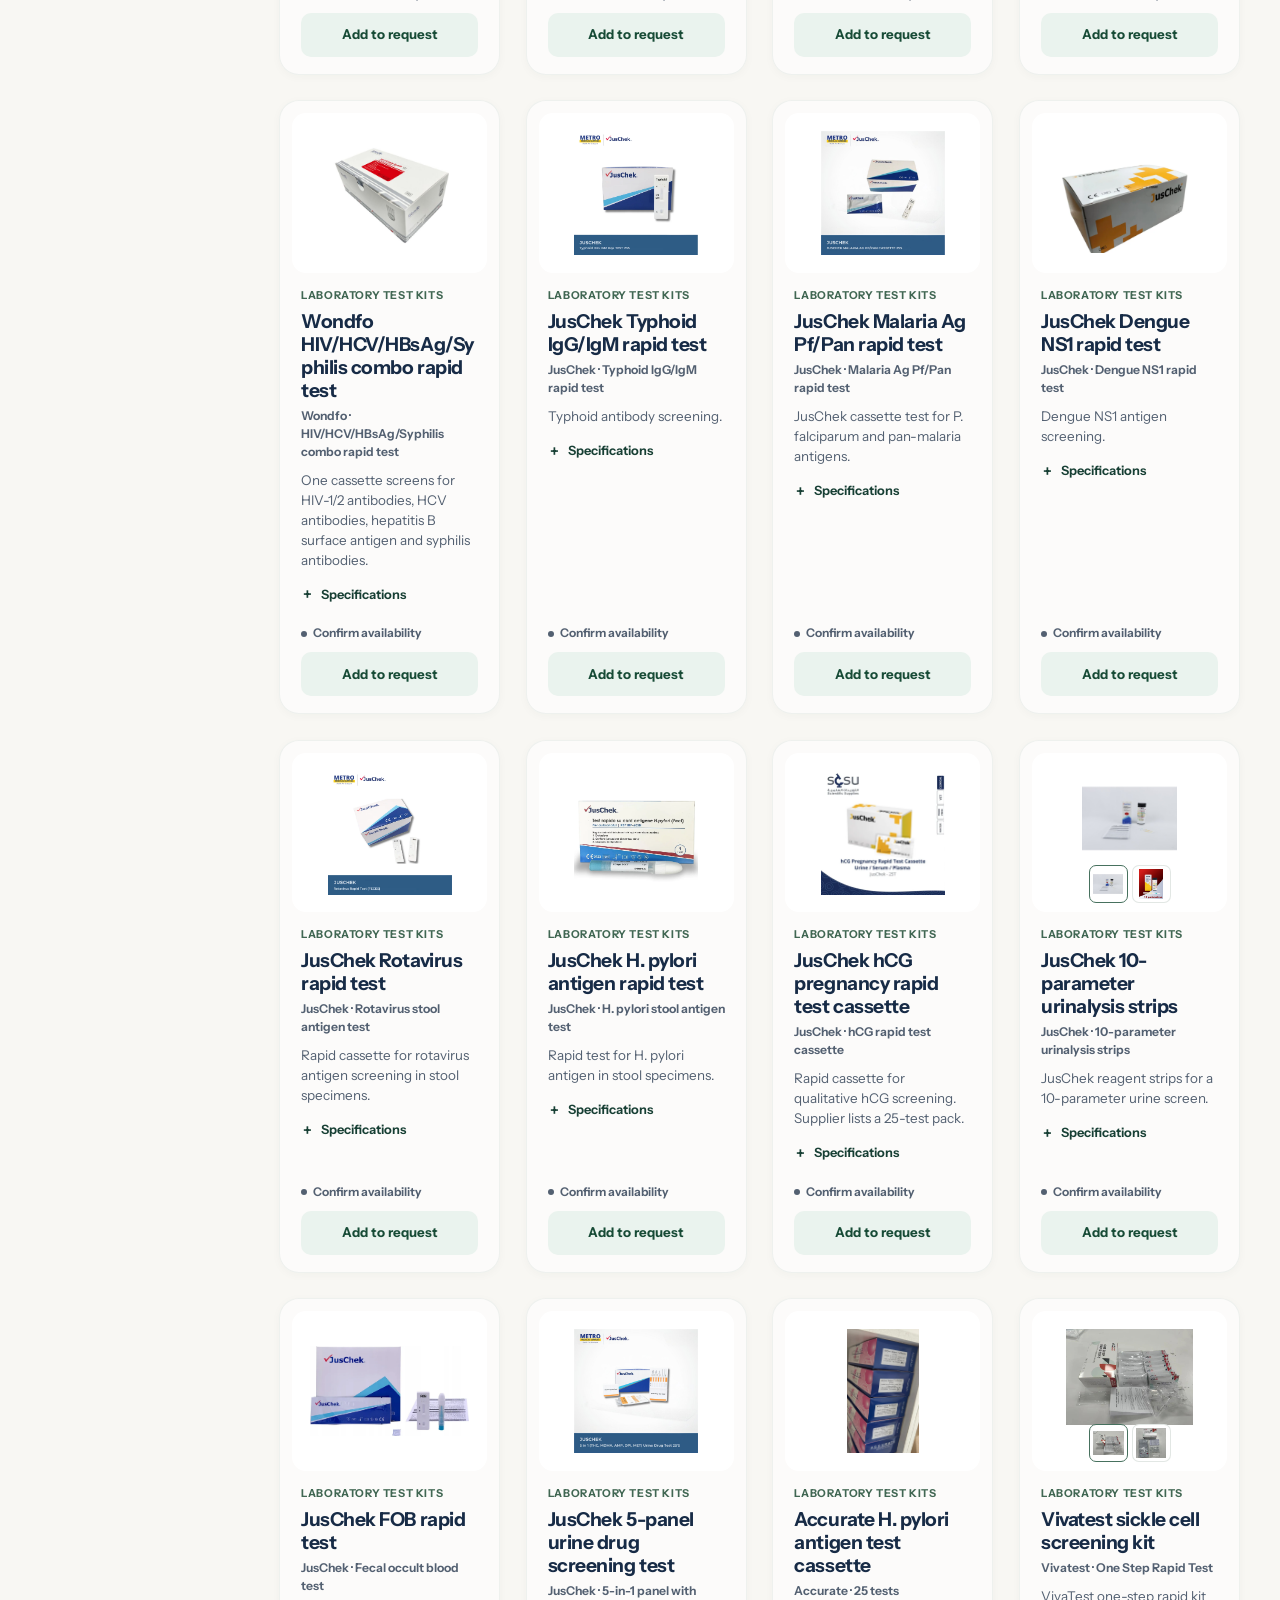
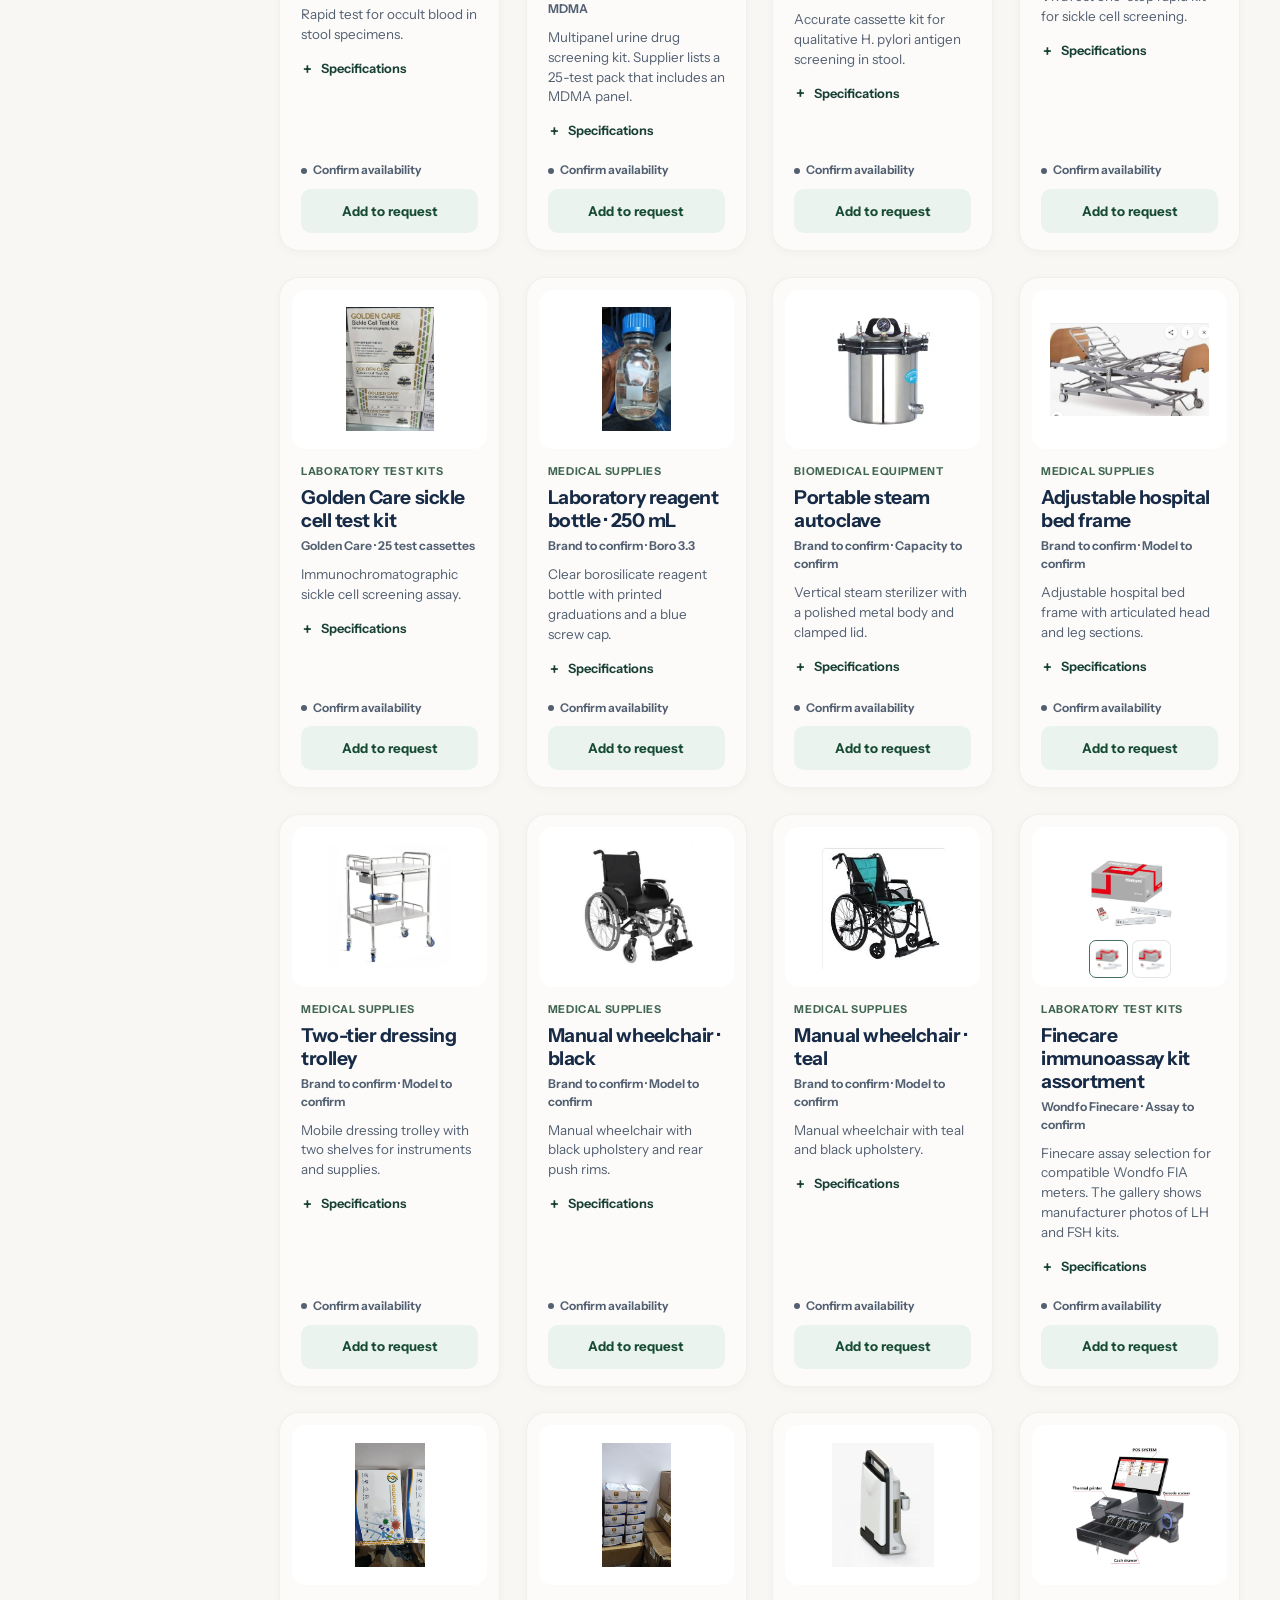
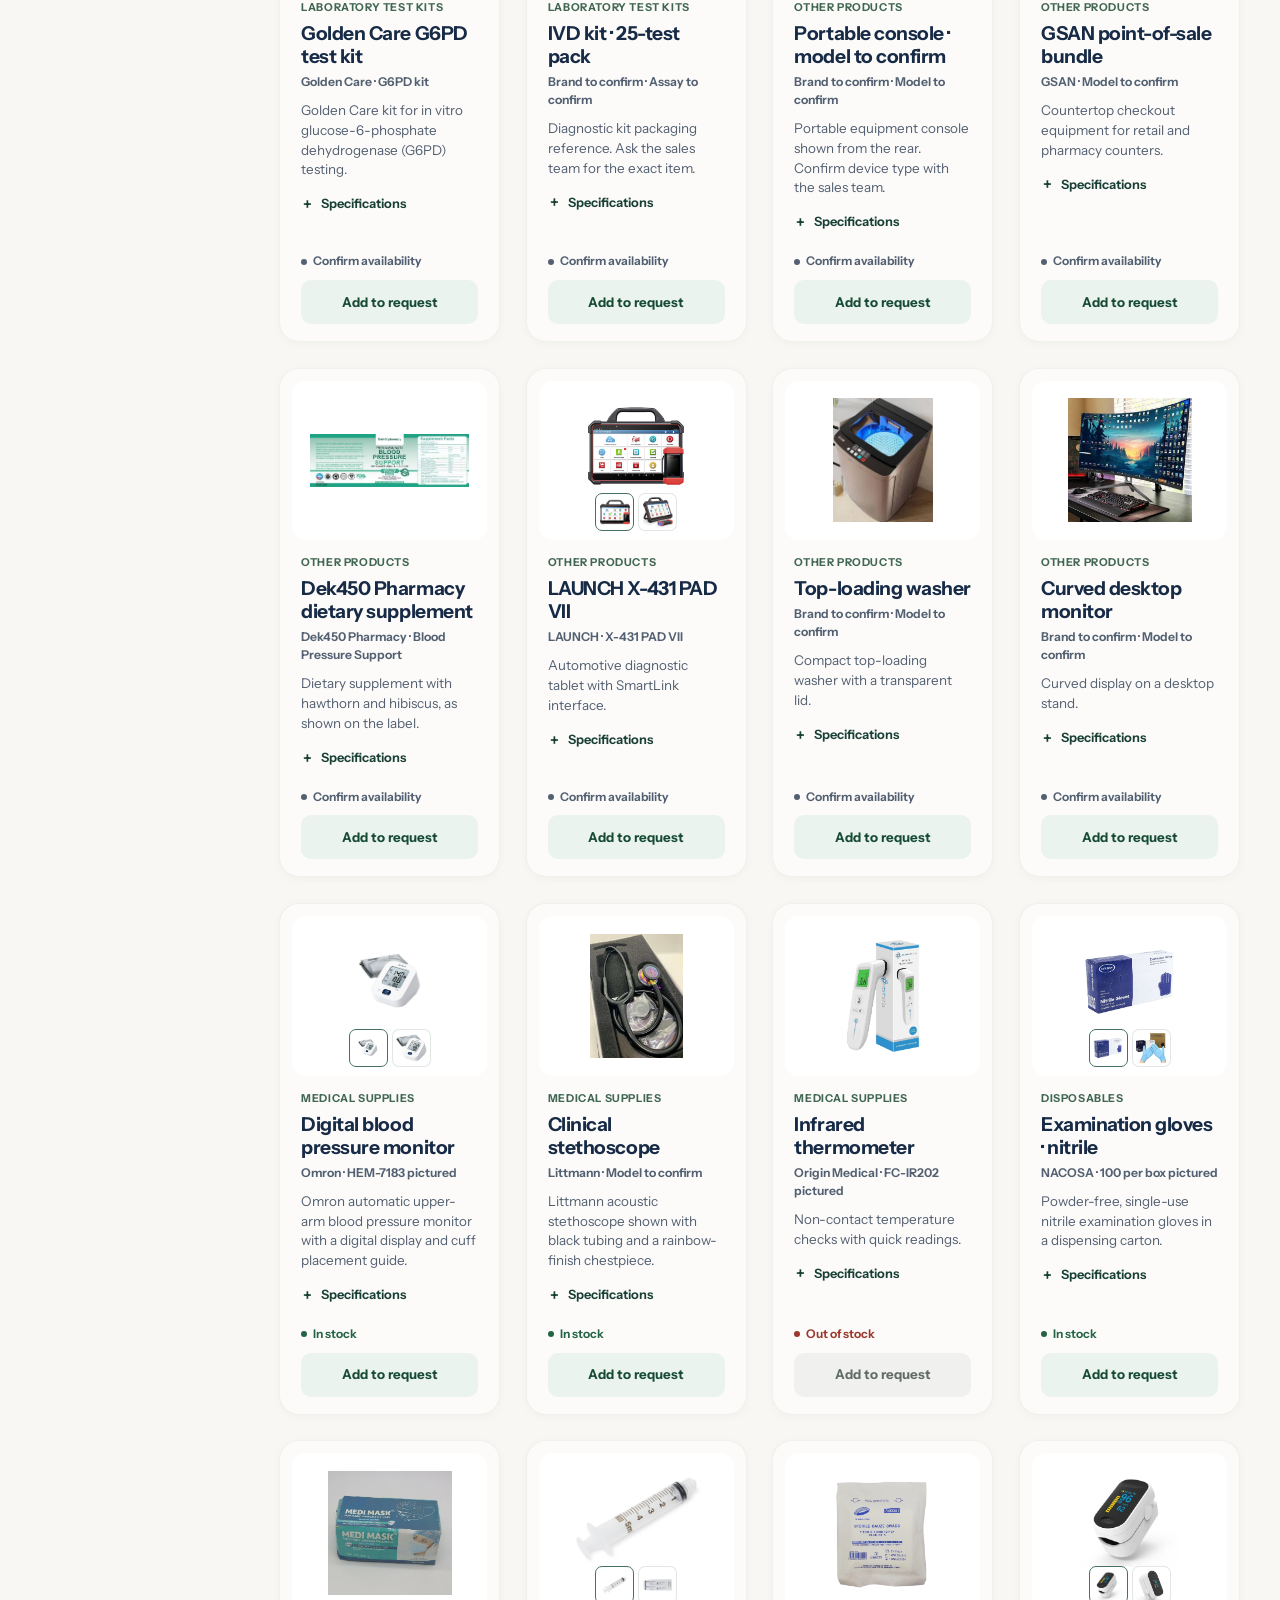
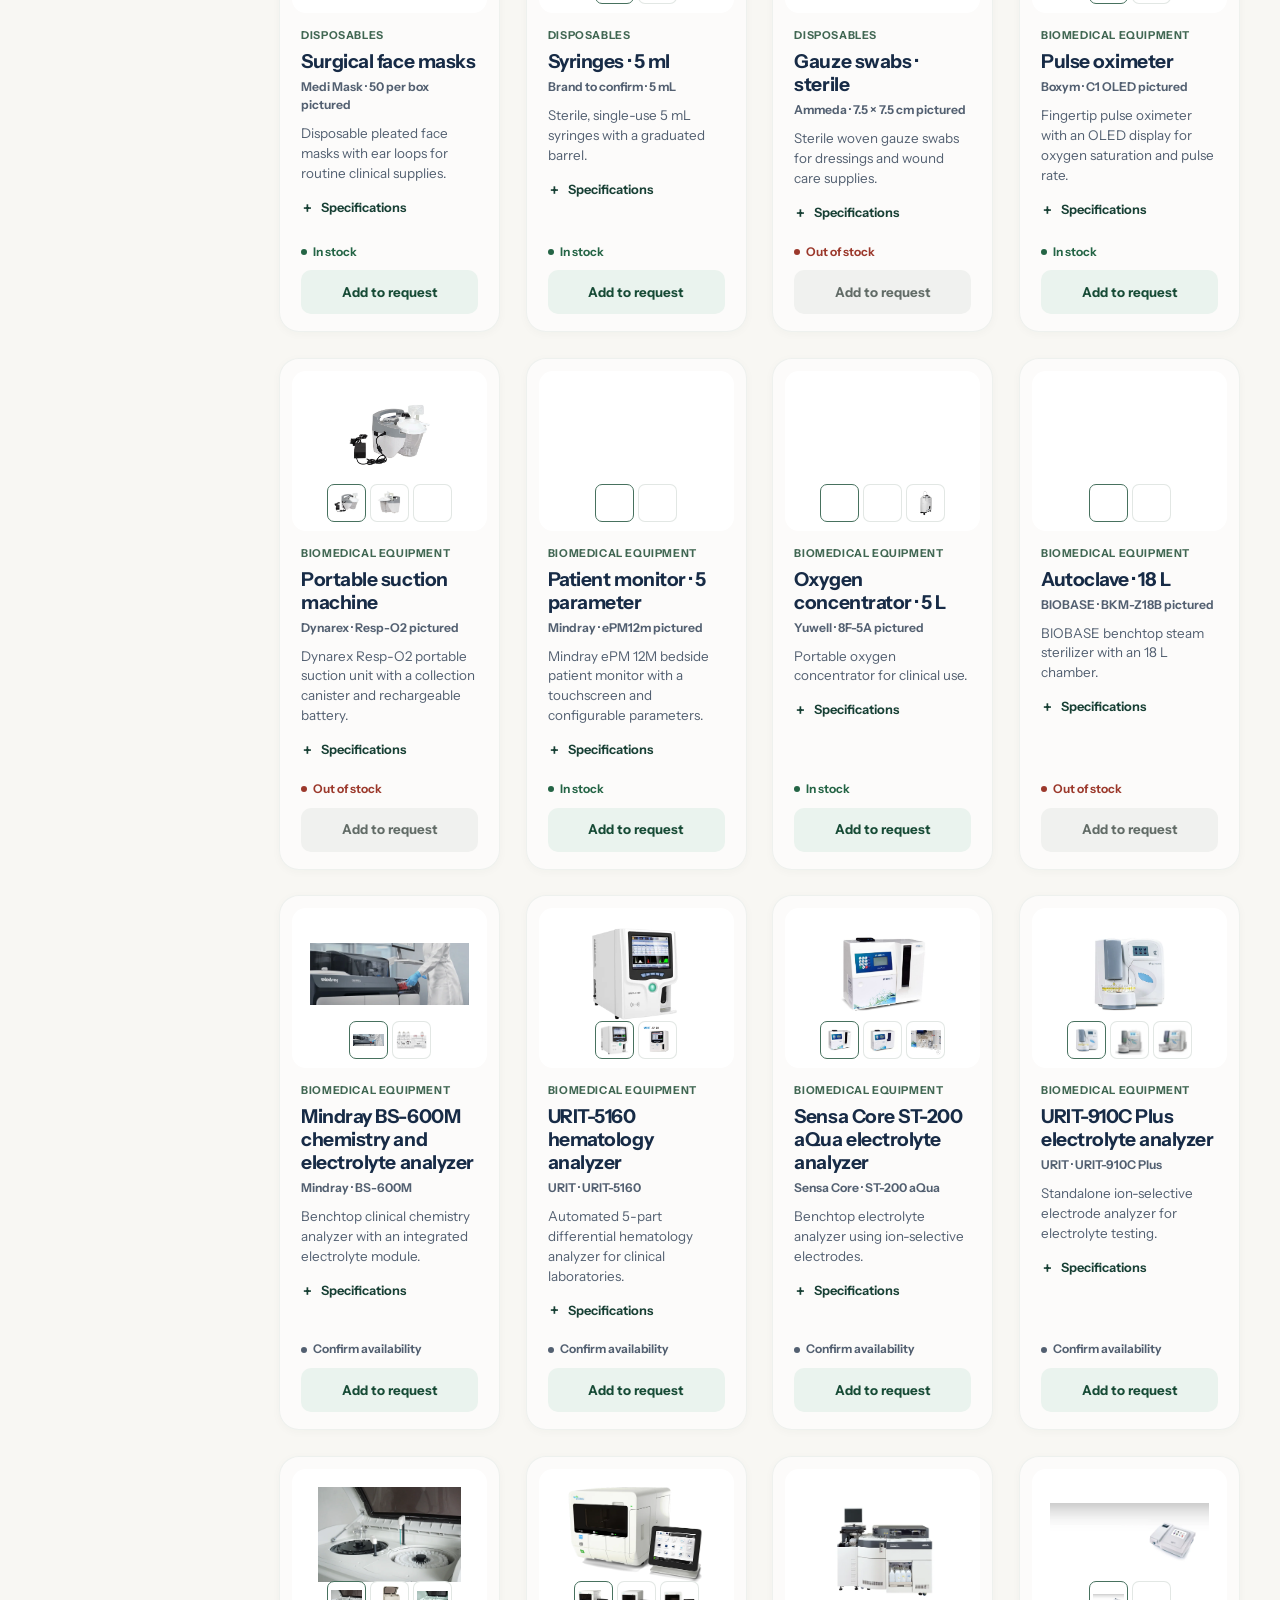
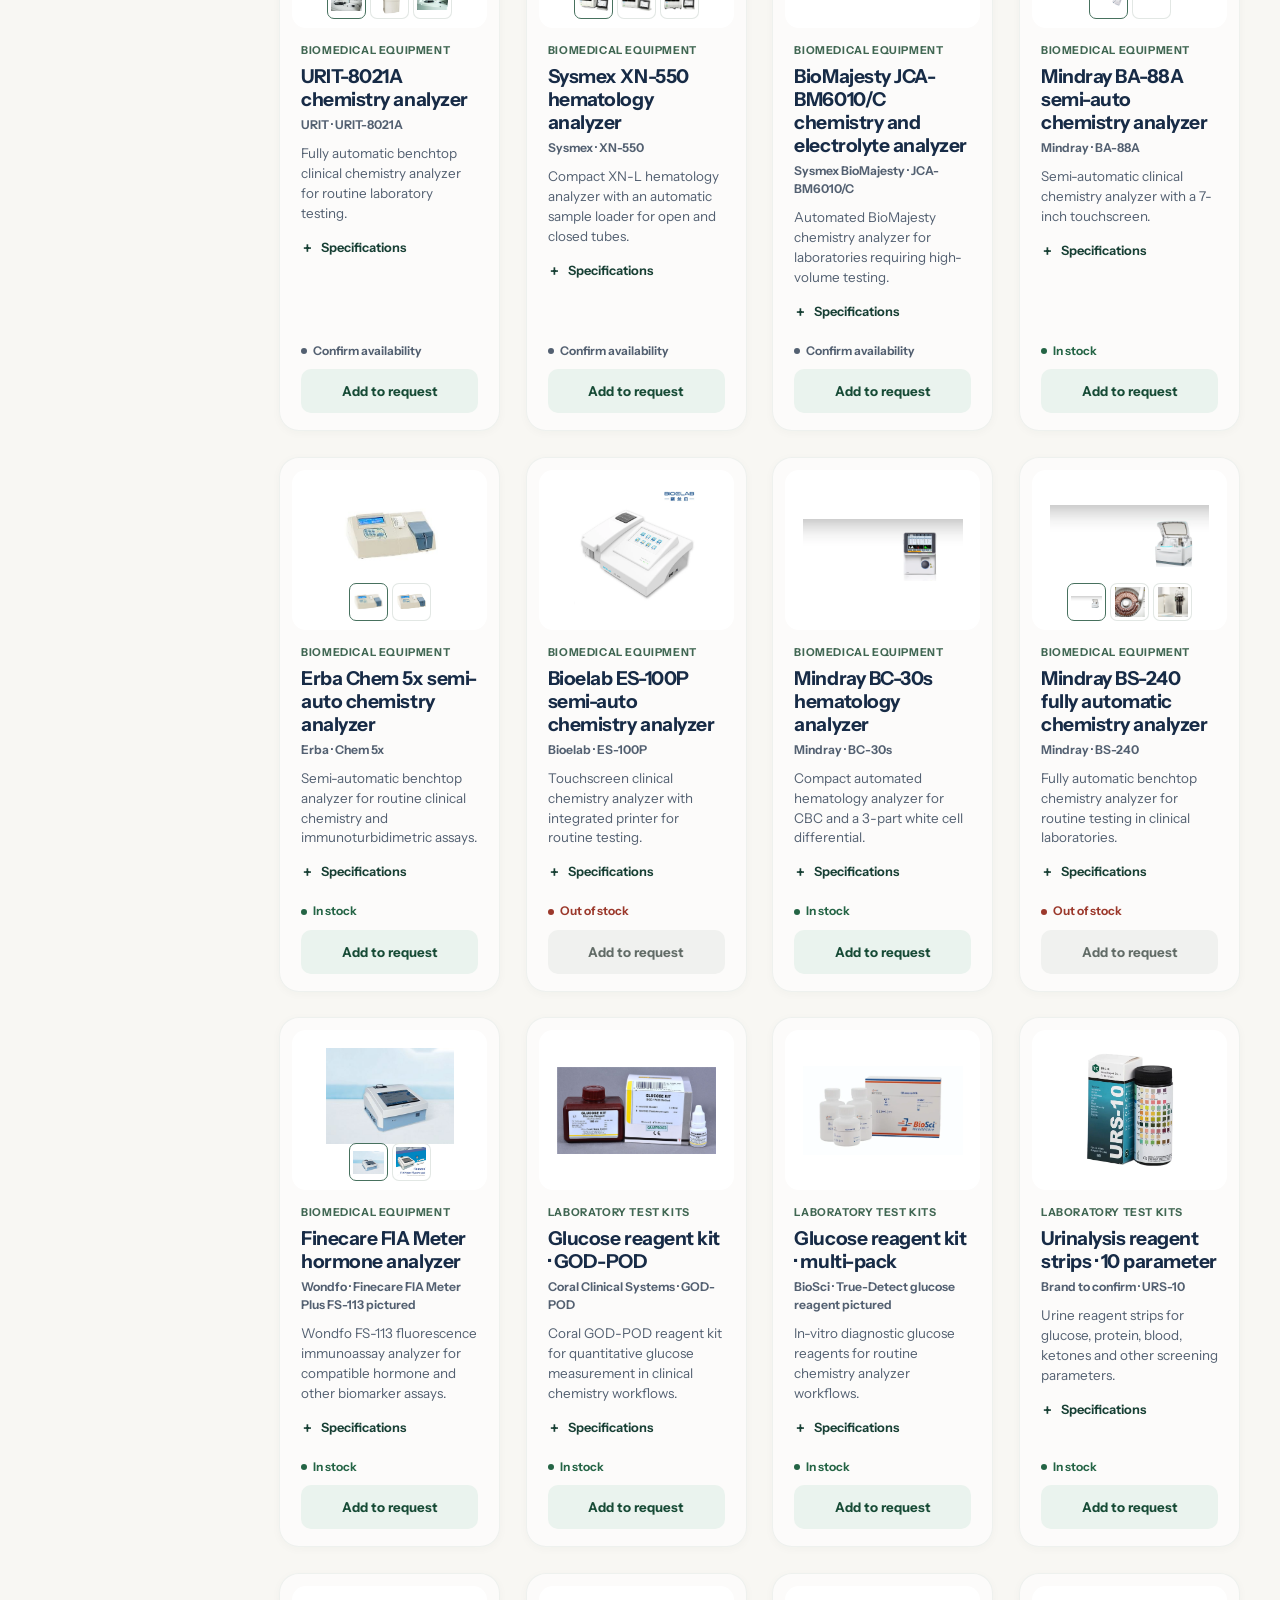
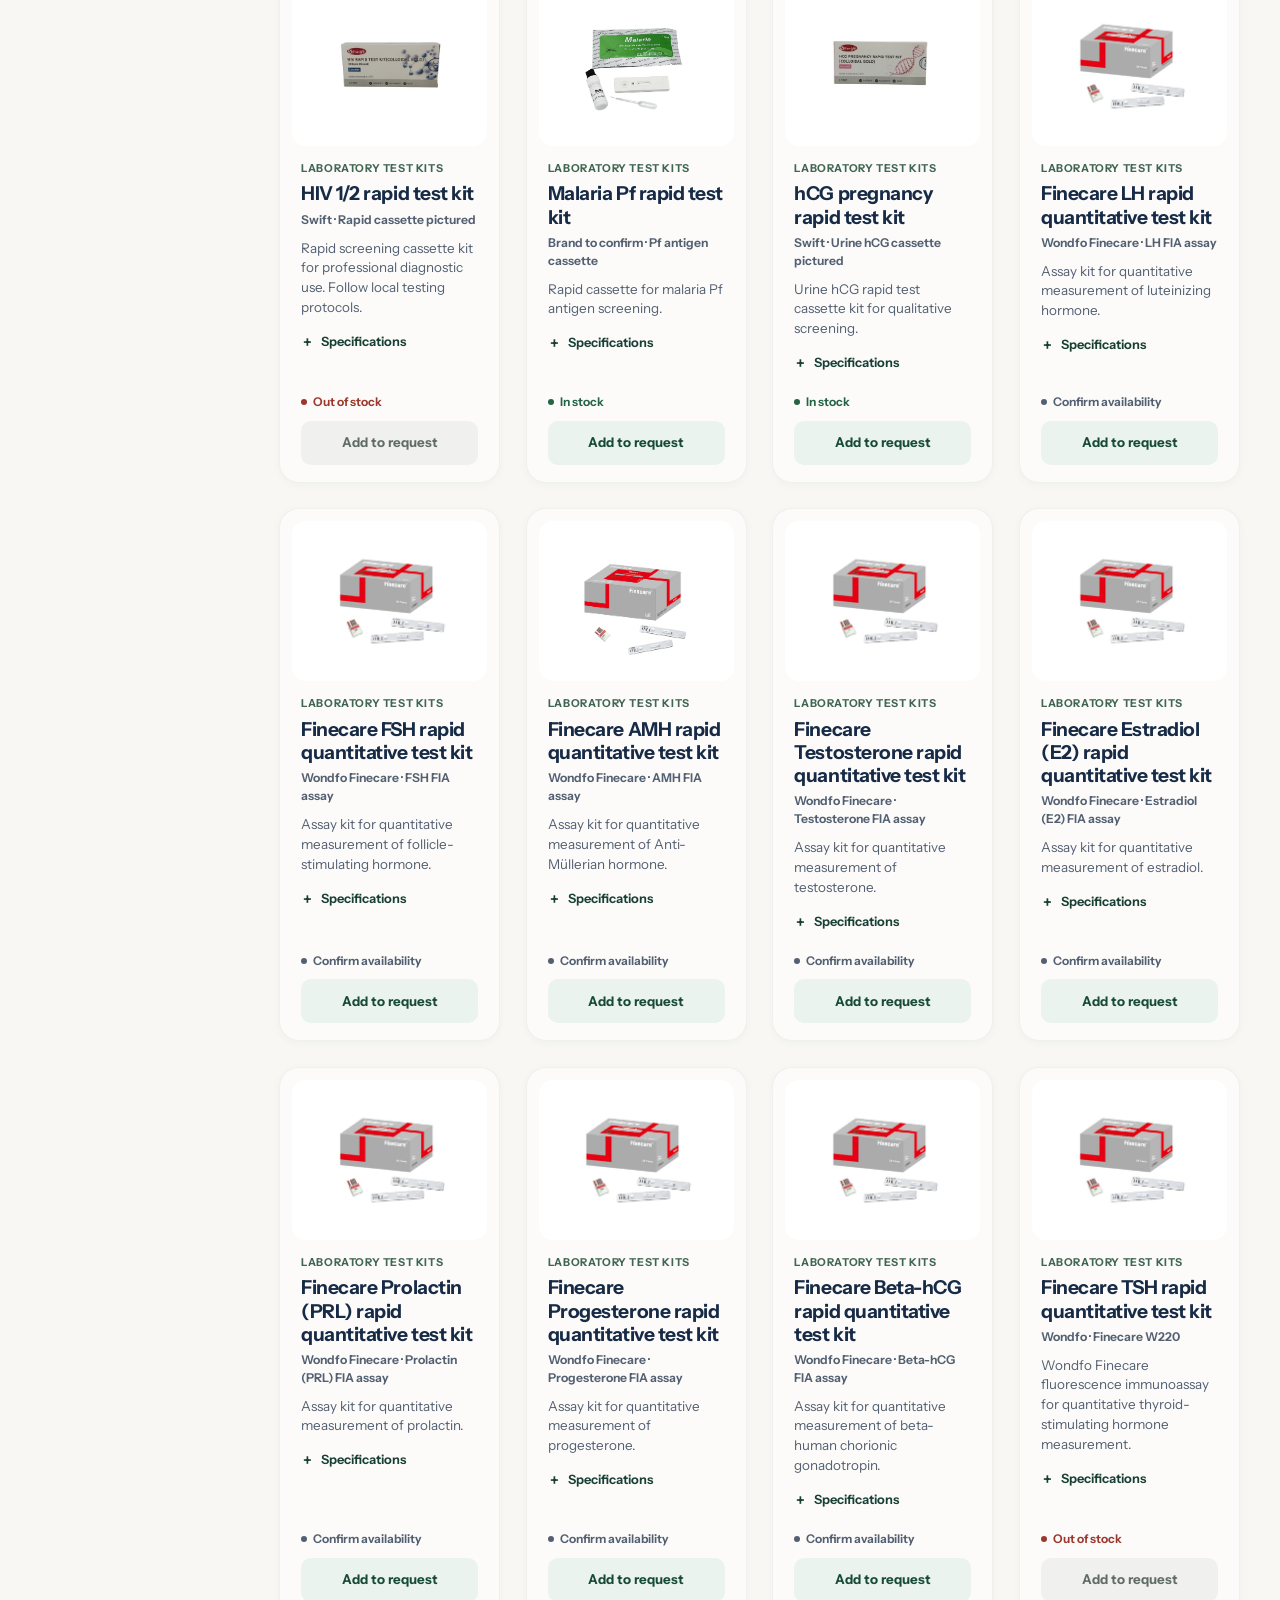
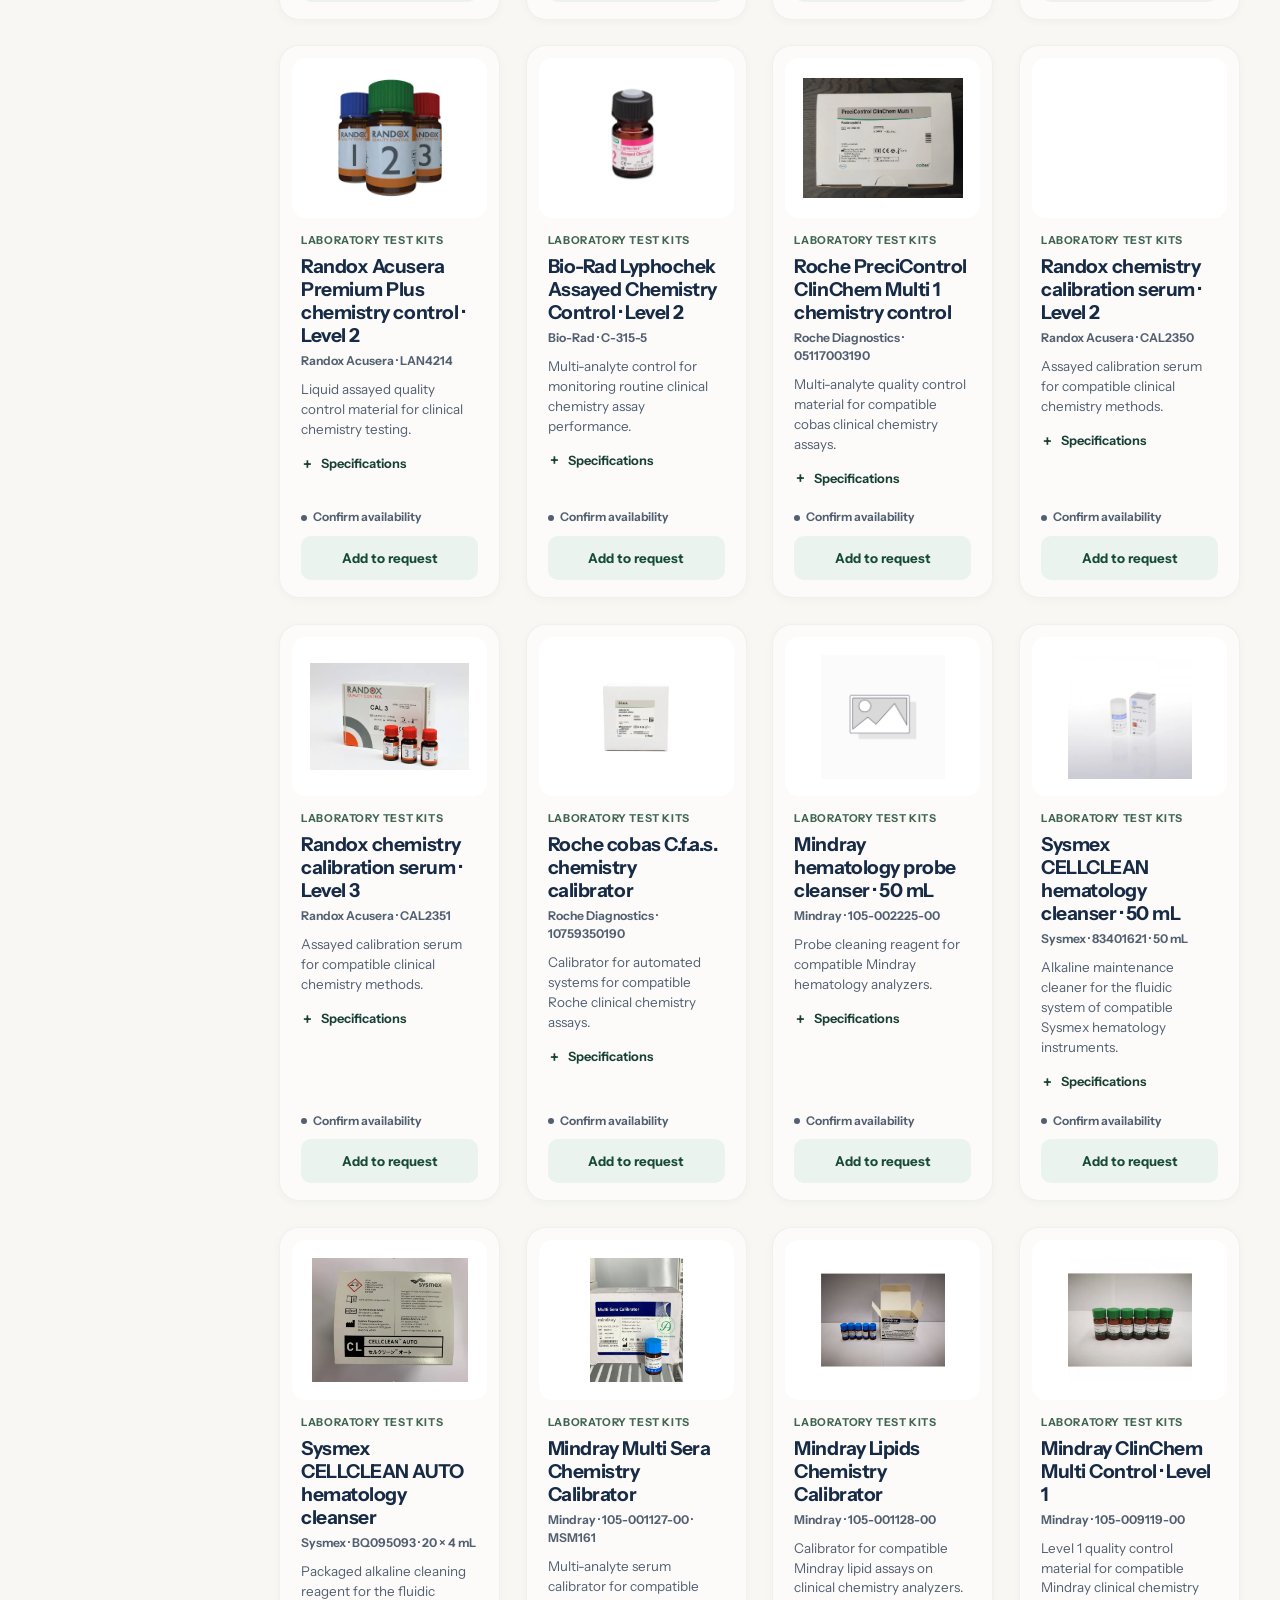
==== commit 932dd02e: "Refine storefront styling and use real support footage" ====
--- a/index.html
+++ b/index.html
@@ -48,7 +48,7 @@
 <link rel="preconnect" href="https://fonts.gstatic.com" crossorigin>
 <link href="https://fonts.googleapis.com/css2?family=Instrument+Sans:wght@400..700&display=swap" rel="stylesheet">
 <link rel="stylesheet" href="store-theme.css?v=open-layout-1">
-<link rel="stylesheet" href="storefront.css?v=shop-and-contact-1">
+<link rel="stylesheet" href="storefront.css?v=store-supplies-1">
 <link rel="icon" type="image/png" href="assets/brand/dek450-3d-mark.png">
 <link rel="stylesheet" href="guides.css?v=1">
 </head>
@@ -61,14 +61,14 @@
       <span class="wordmark">PK GREEN <span>SUPPLY VENTURE</span></span>
     </a>
     <nav class="navlinks" aria-label="Main navigation">
-      <a href="#catalog" data-category-link="All">Shop</a>
+      <a href="#catalog" data-category-link="All">Store supplies</a>
       <a href="#catalog" data-category-link="Biomedical equipment">Equipment</a>
       <a href="#catalog" data-category-link="Laboratory test kits">Laboratory</a>
       <a href="#contact">Contact</a>
     </nav>
     <div class="navright">
       <a class="quick-contact" href="https://wa.me/233533805134" target="_blank" rel="noopener noreferrer" aria-label="WhatsApp 0533805134">
-        <img src="assets/brand/sales-whatsapp.png" width="27" height="27" alt=""> WhatsApp
+        <span class="chat-icon" aria-hidden="true"></span> WhatsApp
       </a>
       <a class="cart" id="cart" href="checkout.html" aria-label="Basket, 0 items">
         <img src="assets/brand/checkout-shopping-cart.png" width="42" height="42" alt="">
@@ -84,9 +84,13 @@
         <h1 id="hero-title">Medical supplies for clinics and labs</h1>
         <p>Shop clinical disposables, diagnostic test kits and biomedical equipment. Our sales team can confirm stock and prepare a quote.</p>
         <div class="actions">
-          <a class="btn" href="#catalog" data-category-link="All">Shop supplies</a>
+          <a class="btn" href="#catalog" data-category-link="All">Store supplies</a>
           <a class="text-link sales-agent-link" href="#contact">
-            <span class="sales-agent-avatar"><img src="assets/brand/sales-agent.jpg" width="40" height="40" alt="" decoding="async"></span>
+            <!-- Support portrait footage by Mikhail Nilov on Pexels, video 7682758. -->
+            <picture class="sales-agent-avatar" aria-hidden="true">
+              <source media="(prefers-reduced-motion: no-preference)" type="image/webp" srcset="assets/brand/sales-support-motion.webp">
+              <img src="assets/brand/sales-support-poster.webp" width="96" height="96" alt="" decoding="async">
+            </picture>
             <span>Speak with sales</span>
           </a>
         </div>
@@ -104,7 +108,8 @@
   </nav>
   <section class="shop wrap" id="catalog" aria-labelledby="catalog-title">
     <div class="shop-heading">
-      <h2 id="catalog-title">Shop supplies</h2>
+      <h2 id="catalog-title">Store supplies</h2>
+      <img class="store-photo" src="assets/products/urit-5160-hematology-analyzer-view-1.webp" width="298" height="300" alt="" decoding="async">
       <label class="search-field" for="search">
         <span class="search-label">Search supplies</span>
         <span class="search-control">
--- a/storefront.css
+++ b/storefront.css
@@ -1,4 +1,12 @@
 html { scroll-behavior: smooth; }
+.masthead, main {
+  --forest: #173f34;
+  --deep-forest: #12372e;
+  --sage: #e7efe8;
+  --green-line: rgb(23 63 52 / 16%);
+  --focus: #326b56;
+}
+.masthead .brand::before { background: var(--forest); }
 h1, h2, h3, p, figure { margin: 0; }
 img { display: block; max-width: 100%; }
 .skip { position: fixed; top: 10px; left: 10px; z-index: 3; padding: 9px 14px; background: var(--white); transform: translateY(-150%); }
@@ -8,37 +16,32 @@
 .navlinks a:hover, .navright .quick-contact:hover { text-decoration: underline; }
 .navright { gap: 16px; }
 .navright .quick-contact { display: inline-flex; align-items: center; gap: 6px; white-space: nowrap; }
-.quick-contact img { width: 27px; height: 27px; object-fit: contain; }
+.quick-contact { color: var(--forest); }
 .cart { position: relative; display: grid; place-items: center; flex: none; min-width: 62px; min-height: 48px; padding: 3px 13px 3px 4px; border-radius: 999px; }
-.cart:hover { background: var(--blue-light); }
+.cart:hover { background: var(--sage); }
 .cart img { width: 42px; height: 42px; object-fit: contain; }
-.cart span { position: absolute; top: 0; right: 0; display: grid; min-width: 23px; height: 23px; padding-inline: 4px; place-items: center; border: 2px solid var(--white); border-radius: 999px; background: var(--blue); color: var(--white); font-size: .69rem; line-height: 1; font-variant-numeric: tabular-nums; }
+.cart span { position: absolute; top: 0; right: 0; display: grid; min-width: 23px; height: 23px; padding-inline: 4px; place-items: center; border: 2px solid var(--white); border-radius: 999px; background: var(--forest); color: var(--white); font-size: .69rem; line-height: 1; font-variant-numeric: tabular-nums; }
 
 .hero-frame { padding-top: clamp(22px, 4vw, 55px); }
 .hero { display: grid; grid-template-columns: 1fr 1fr; gap: clamp(26px, 6vw, 94px); min-height: 420px; color: var(--navy); }
 .hero-copy { align-self: center; padding-block: clamp(19px, 3vw, 45px); }
 .hero h1 { font-size: clamp(2.7rem, 5vw, 5rem); font-weight: 650; letter-spacing: -.045em; line-height: 1.05; max-width: 15ch; }
 .hero p { max-width: 43ch; margin-top: 18px; color: var(--muted); font-size: clamp(.99rem, 1.3vw, 1.13rem); }
-.hero-photo { position: relative; min-width: 0; min-height: 300px; border-radius: clamp(30px, 6vw, 78px) 16px 16px 16px; background: #b7c1ca; overflow: hidden; }
+.hero-photo { position: relative; min-width: 0; min-height: 300px; border-radius: 18px; background: var(--sage); overflow: hidden; }
 .hero-photo img { position: absolute; inset: 0; width: 100%; height: 100%; object-fit: cover; object-position: 54% 50%; }
 .actions { display: flex; flex-wrap: wrap; align-items: center; gap: 15px 22px; margin-top: 29px; }
-.btn { display: inline-flex; justify-content: center; align-items: center; min-height: 46px; padding: 10px 18px; border-radius: 999px; background: var(--blue); color: var(--white); font-weight: 700; font-size: .88rem; text-decoration: none; }
-.btn:hover { background: var(--blue-dark); }
-.text-link { color: var(--blue-dark); font-size: .87rem; font-weight: 650; }
-
-
-.shop, .contact-panel {
-  --forest: #173f34;
-  --deep-forest: #12372e;
-  --sage: #e7efe8;
-  --green-line: rgb(23 63 52 / 16%);
-}
+.btn { display: inline-flex; justify-content: center; align-items: center; min-height: 46px; padding: 10px 18px; border-radius: 9px; background: var(--forest); color: var(--white); font-weight: 700; font-size: .88rem; text-decoration: none; }
+.btn:hover { background: var(--deep-forest); }
+.text-link { color: var(--forest); font-size: .87rem; font-weight: 650; }
+
+
 .shop { padding-block: clamp(34px, 5.5vw, 68px) clamp(46px, 5.5vw, 76px); }
 .shop-heading {
   display: grid;
-  grid-template-columns: minmax(0, 1fr) minmax(240px, 430px);
-  align-items: end;
-  gap: clamp(12px, 3vw, 36px);
+  grid-template-columns: minmax(0, 1fr) clamp(92px, 13vw, 168px) minmax(215px, 380px);
+  grid-template-areas: "title photo search";
+  align-items: center;
+  gap: clamp(11px, 2.2vw, 28px);
   margin-bottom: clamp(22px, 3vw, 36px);
   padding: clamp(20px, 3.4vw, 42px);
   border-radius: 18px;
@@ -46,7 +49,9 @@
   color: var(--forest);
 }
 .shop-heading h2, .sales-card h2 { font-size: clamp(2rem, 4vw, 3.5rem); font-weight: 680; line-height: 1.02; letter-spacing: -.05em; }
-.search-field { display: grid; gap: 6px; min-width: 0; }
+.shop-heading h2 { grid-area: title; }
+.store-photo { grid-area: photo; justify-self: center; width: 100%; height: clamp(83px, 10vw, 129px); object-fit: contain; filter: drop-shadow(0 5px 7px rgb(23 63 52 / 12%)); }
+.search-field { grid-area: search; display: grid; gap: 6px; min-width: 0; }
 .search-label { font-size: .82rem; font-weight: 700; }
 .search-control { position: relative; }
 .search-control::before, .search-control::after { content: ""; position: absolute; pointer-events: none; color: var(--forest); }
@@ -107,7 +112,7 @@
 .body p { color: var(--muted); font-size: .84rem; line-height: 1.48; overflow-wrap: anywhere; }
 .body .brand-model { margin: 5px 0 10px; font-size: .76rem; font-weight: 650; }
 .product-specs { margin: 6px 0 12px; font-size: .8rem; }
-.product-specs summary { display: flex; align-items: center; gap: 7px; min-height: 36px; cursor: pointer; color: var(--blue-dark); font-weight: 650; list-style: none; }
+.product-specs summary { display: flex; align-items: center; gap: 7px; min-height: 36px; cursor: pointer; color: var(--forest); font-weight: 650; list-style: none; }
 .product-specs summary::-webkit-details-marker { display: none; }
 .product-specs summary:hover { text-decoration: underline; text-underline-offset: 3px; }
 .specs-icon { flex: 0 0 .8rem; font-size: 1rem; line-height: 1; text-align: center; }
@@ -135,13 +140,8 @@
 .cart-notice a { font-weight: 700; }
 
 .sales-agent-link { display: inline-flex; min-height: 44px; align-items: center; gap: 10px; text-underline-offset: 4px; }
-.sales-agent-avatar { display: inline-grid; place-items: center; width: 40px; height: 40px; flex: 0 0 40px; border-radius: 50%; background: #e5eee7; box-shadow: 0 0 0 2px #b5cabc, 0 4px 10px #153e2e24; }
-.sales-agent-avatar img { width: 100%; height: 100%; border: 2px solid #fff; border-radius: inherit; display: block; object-fit: cover; }
-@media (prefers-reduced-motion: no-preference) {
-  .sales-agent-link .sales-agent-avatar { animation: sales-avatar-greeting 1.75s ease-in-out 2; transition: box-shadow .2s ease; }
-  .sales-agent-link:hover .sales-agent-avatar, .sales-agent-link:focus-visible .sales-agent-avatar { box-shadow: 0 0 0 3px #729783, 0 5px 12px #153e2e30; }
-  @keyframes sales-avatar-greeting { 0%, 100% { transform: translateY(0); } 45% { transform: translateY(-3px); } }
-}
+.sales-agent-avatar { display: block; width: 44px; height: 44px; flex: 0 0 44px; padding: 2px; overflow: hidden; border: 1px solid var(--green-line); border-radius: 50%; background: var(--white); }
+.sales-agent-avatar img { width: 100%; height: 100%; border-radius: inherit; object-fit: cover; }
 
 .contact-panel {
   display: grid;
@@ -234,7 +234,8 @@
 }
 @media (max-width: 690px) { .navlinks { display: none; } }
 @media (max-width: 600px) {
-  .shop-heading { grid-template-columns: minmax(0, 1fr); border-radius: 14px; }
+  .shop-heading { grid-template-columns: minmax(0, 1fr) 76px; grid-template-areas: "title photo" "search search"; border-radius: 14px; }
+  .store-photo { height: 76px; }
   .sales-card, .contact-location { border-radius: 14px; }
   .hero-frame { padding-top: 16px; }
   .hero { grid-template-columns: minmax(0, 1fr); }
@@ -242,7 +243,7 @@
   .hero { gap: 20px; }
   .hero p { margin-top: 12px; }
   .actions { margin-top: 20px; }
-  .hero-photo { min-height: clamp(175px, 48vw, 255px); border-radius: 38px 12px 12px 12px; }
+  .hero-photo { min-height: clamp(175px, 48vw, 255px); border-radius: 14px; }
   .grid { grid-template-columns: repeat(2, minmax(0, 1fr)); gap: 12px; }
   .card { border-radius: 15px; }
   .body { padding: 11px 3px 3px; }
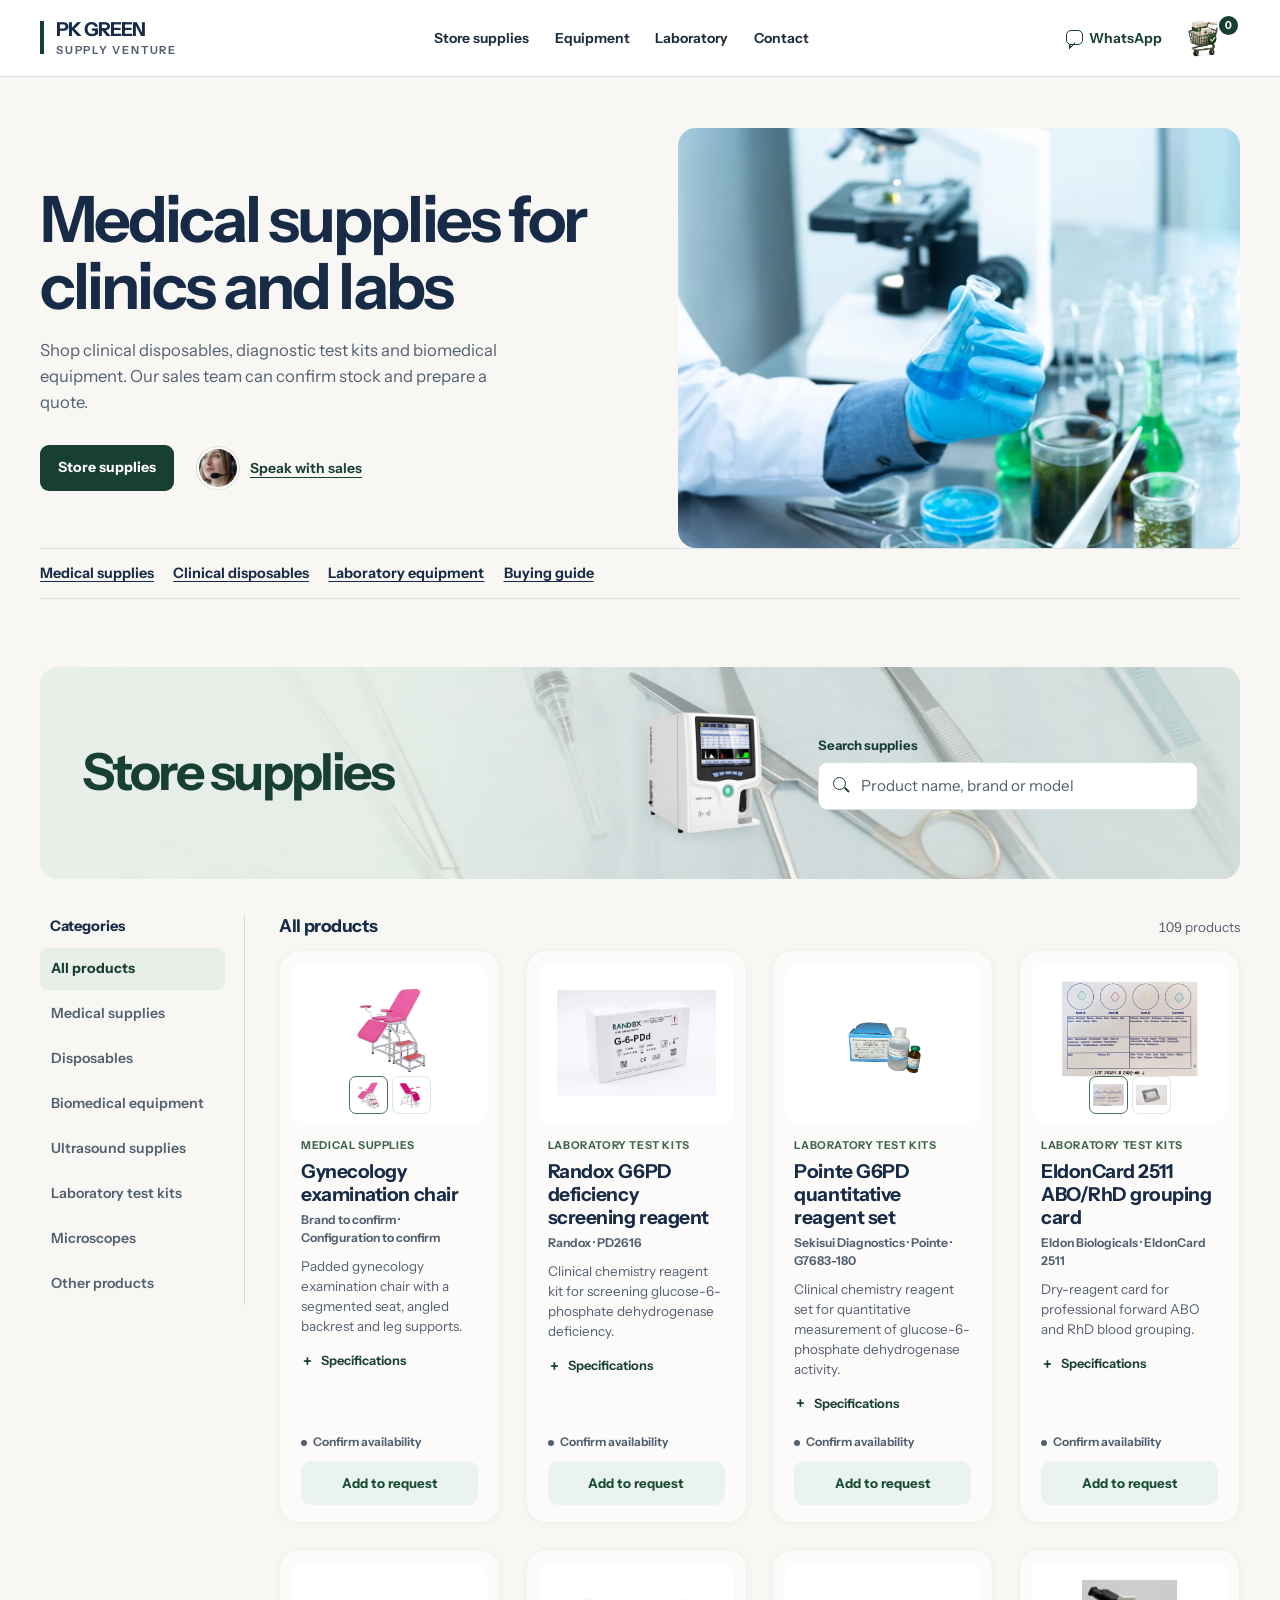
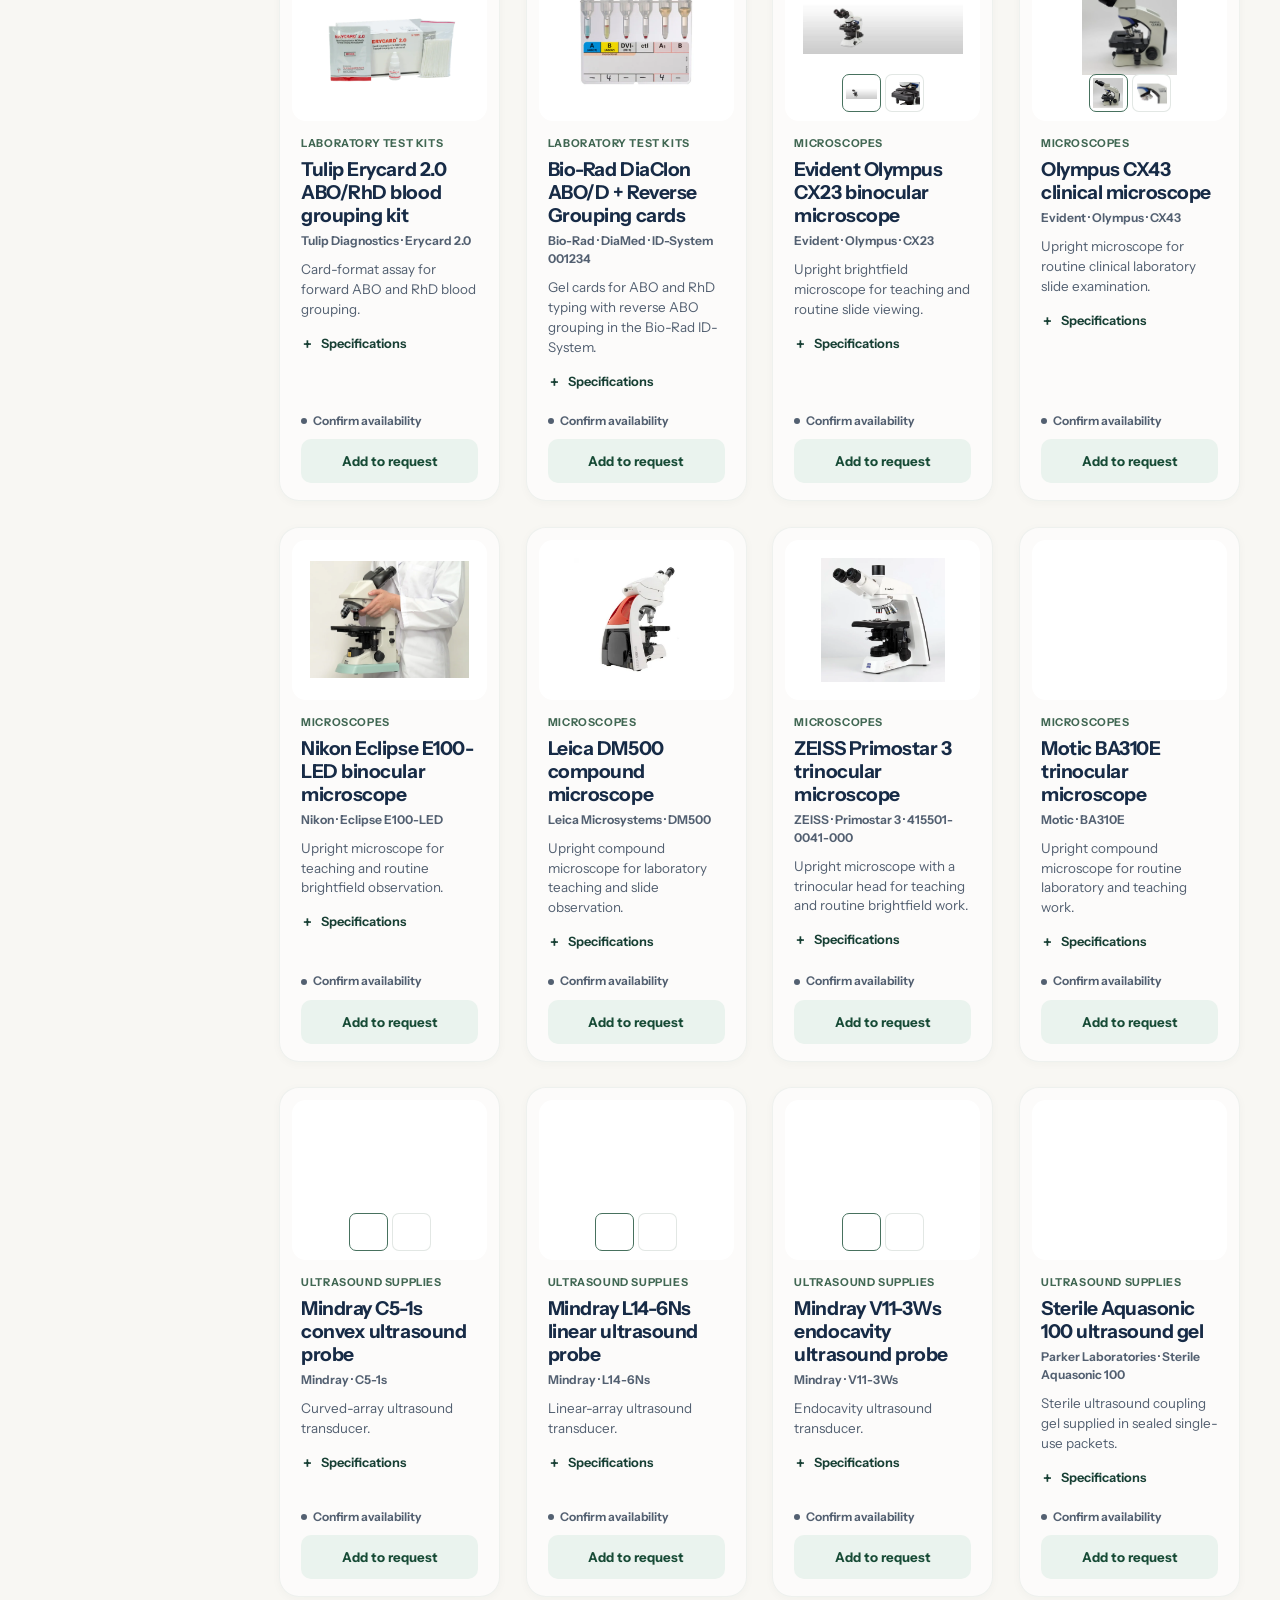
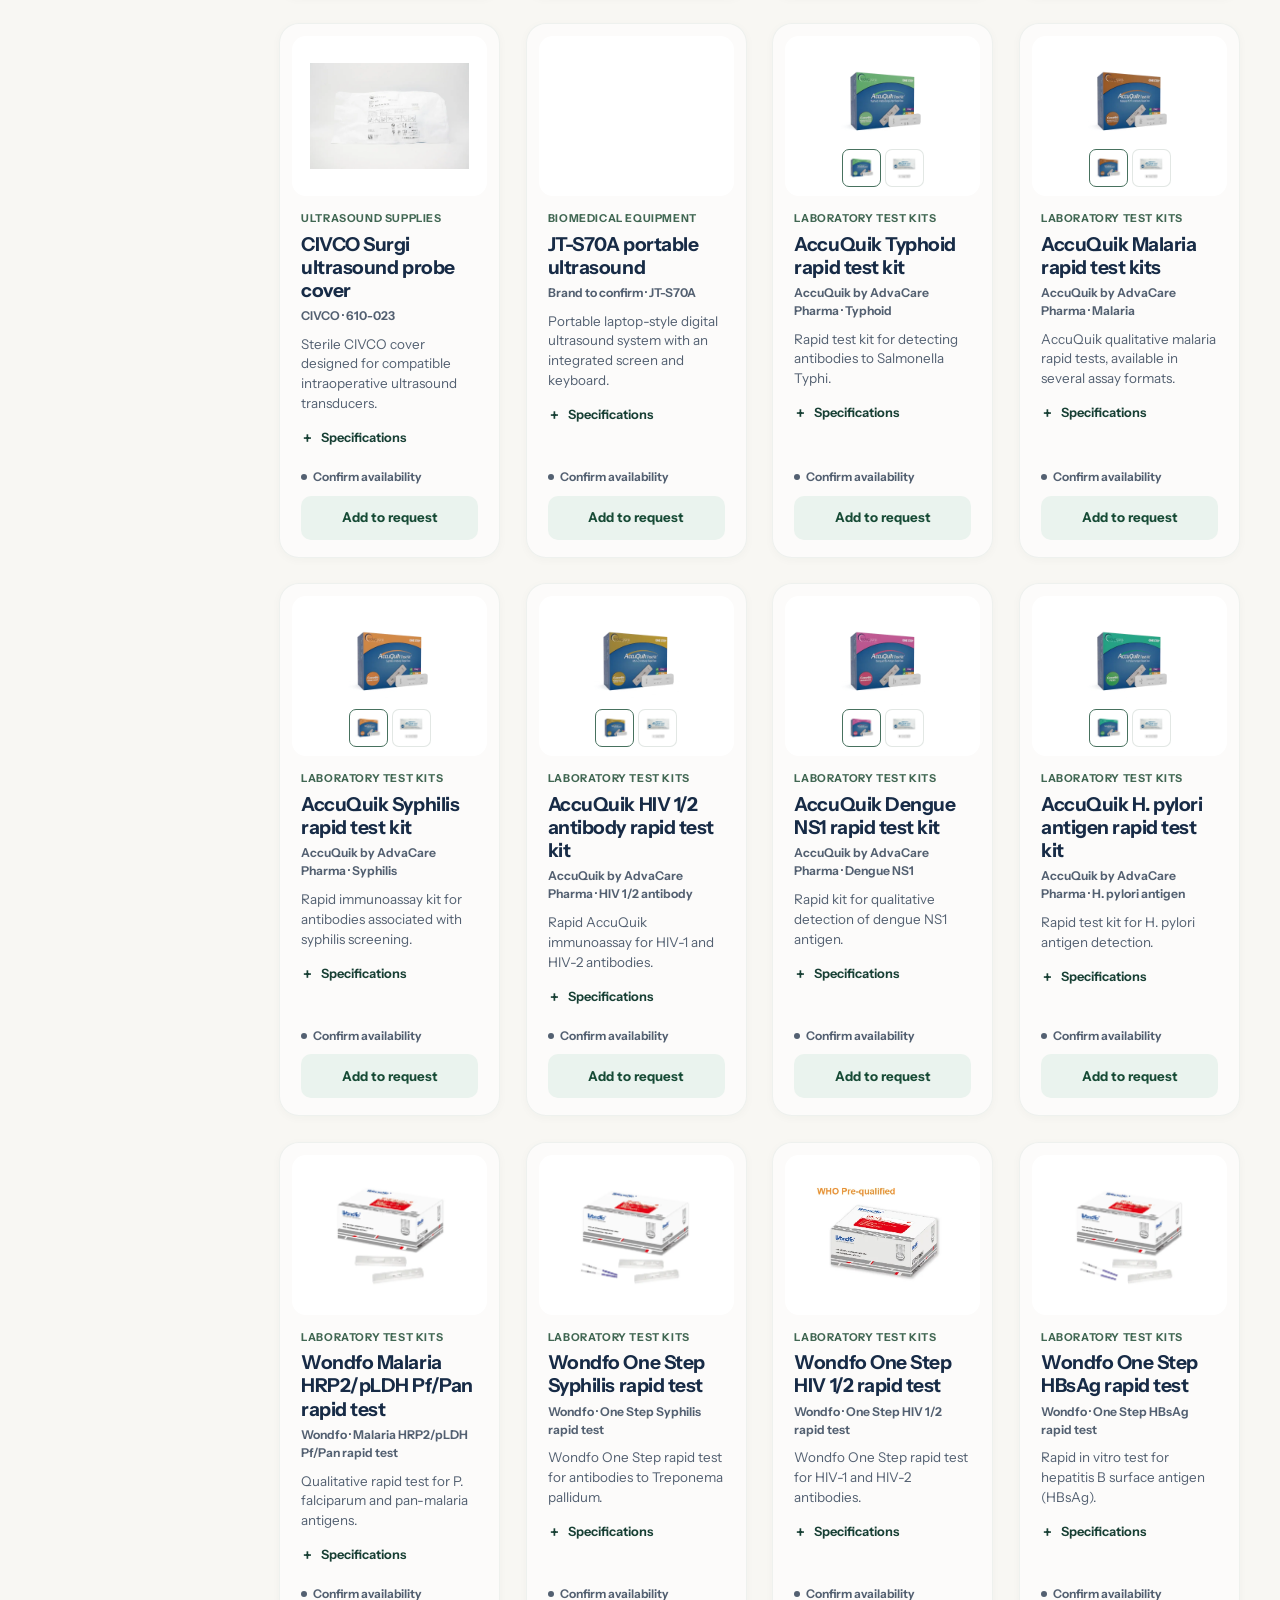
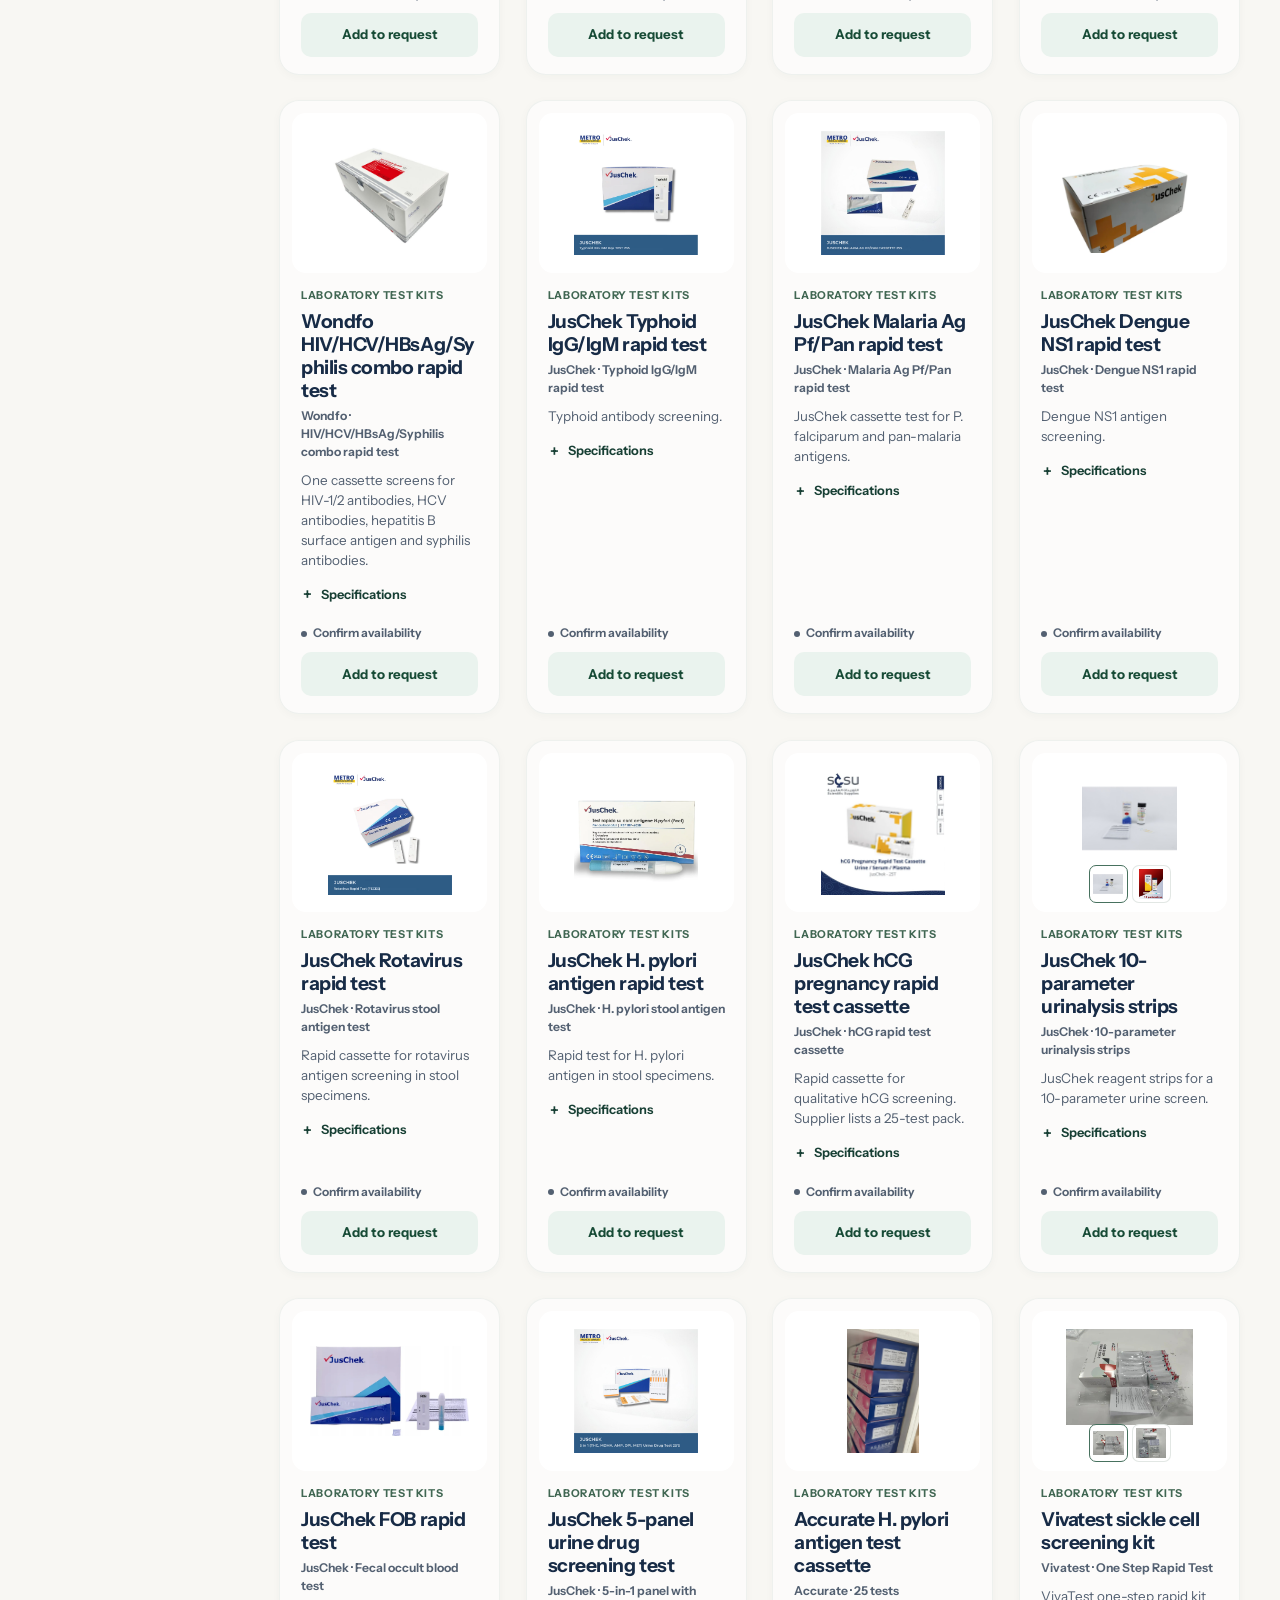
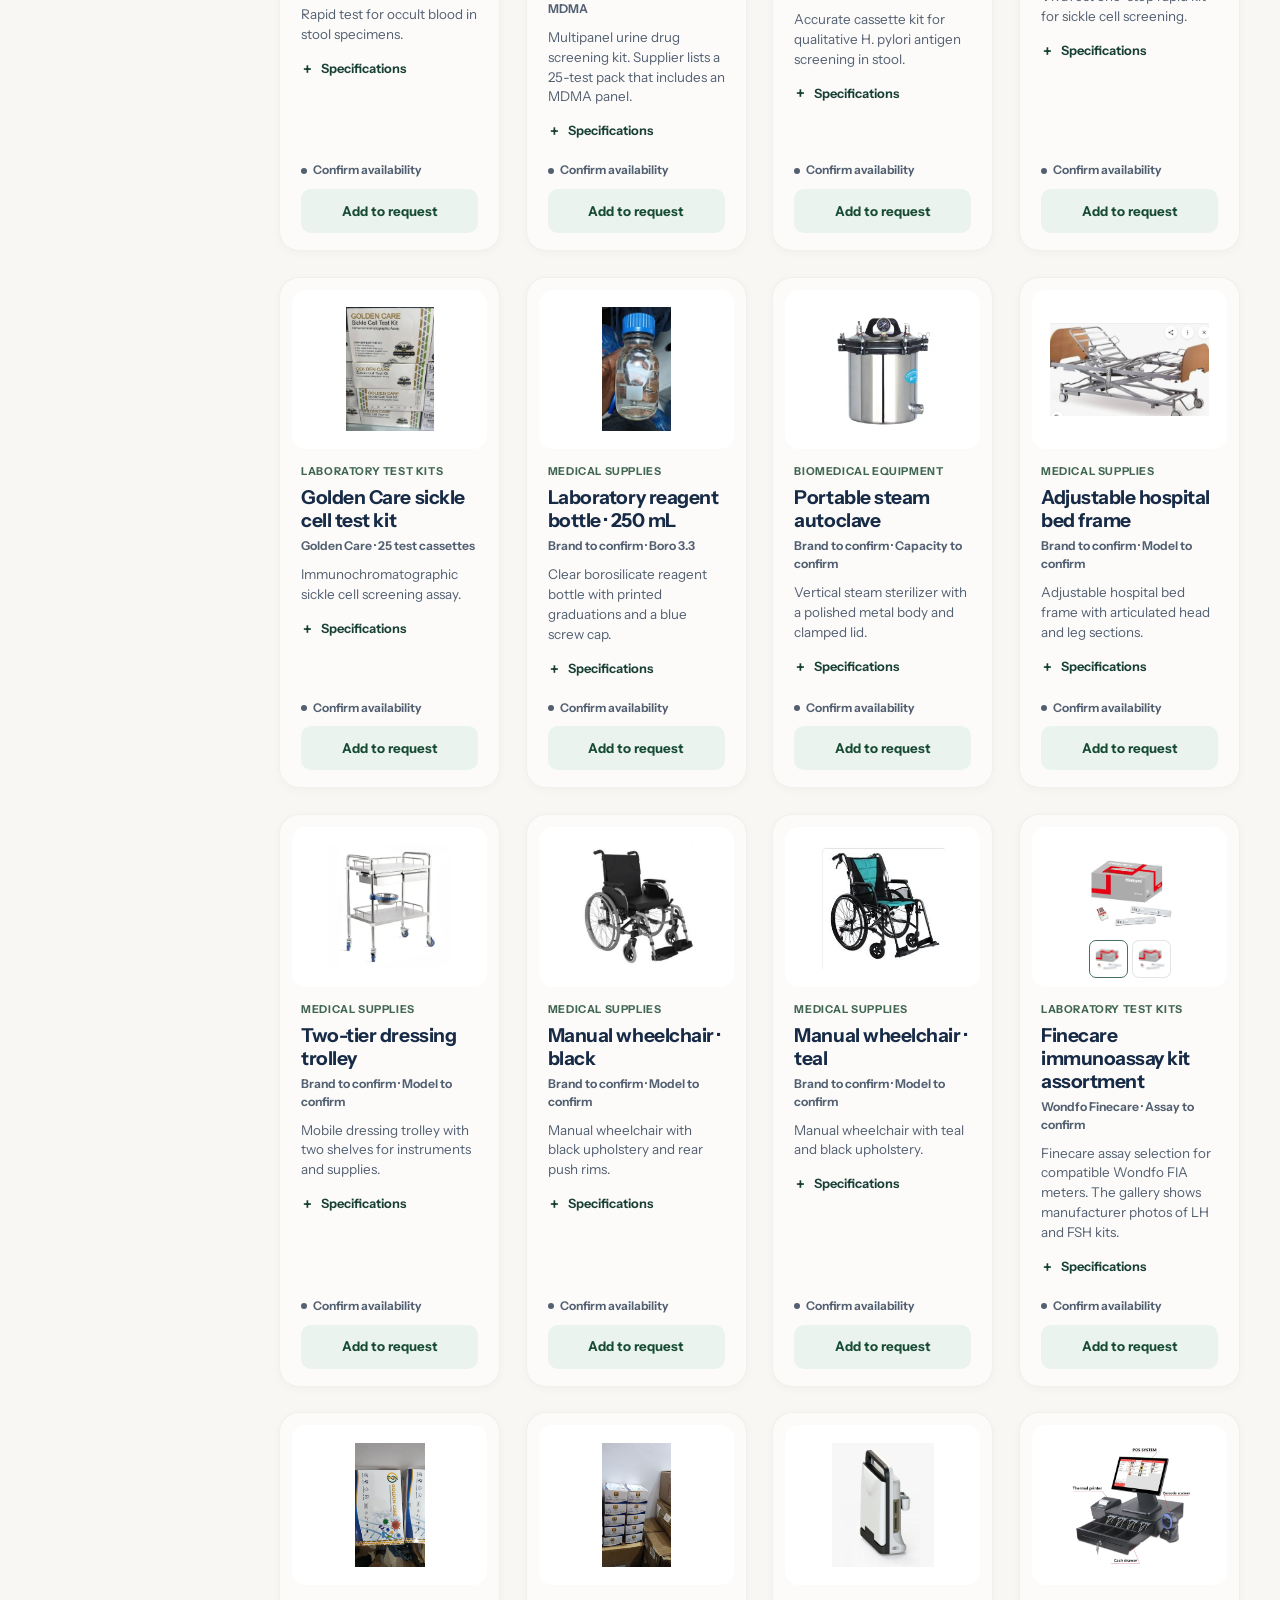
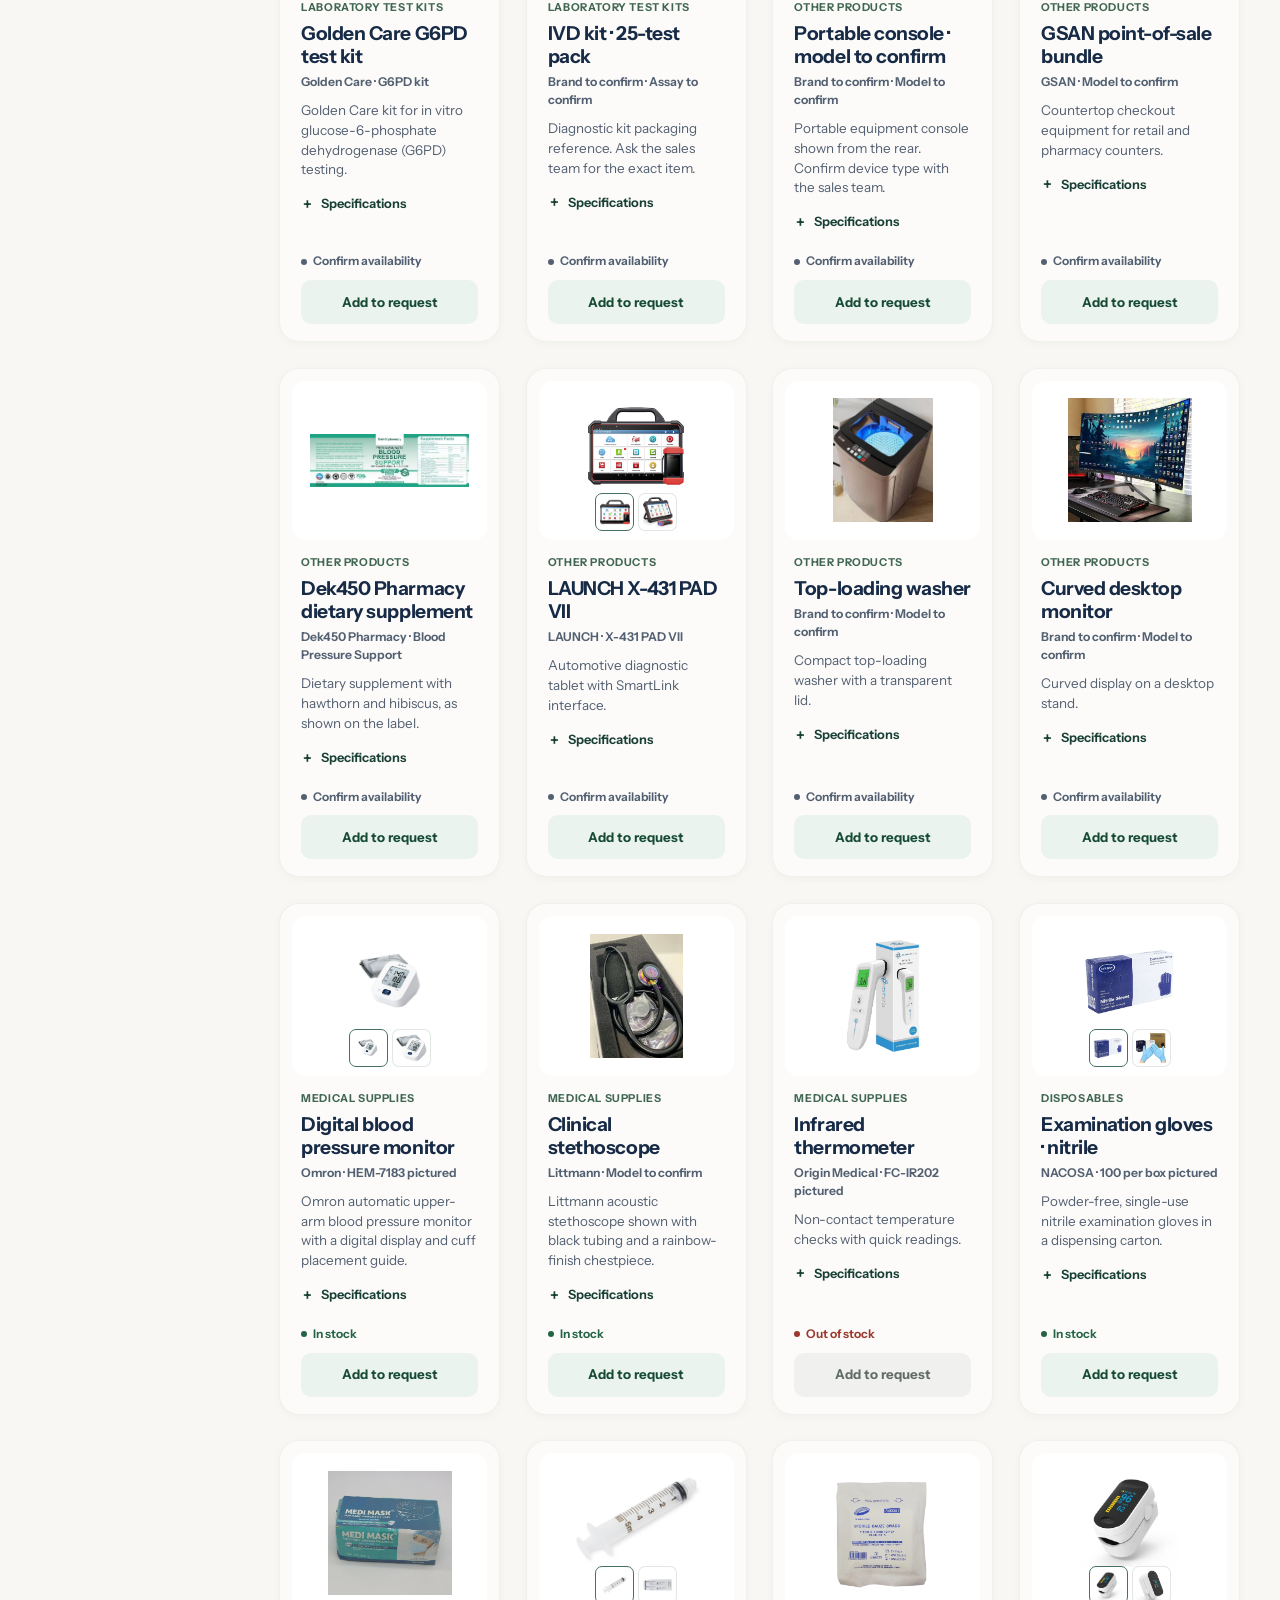
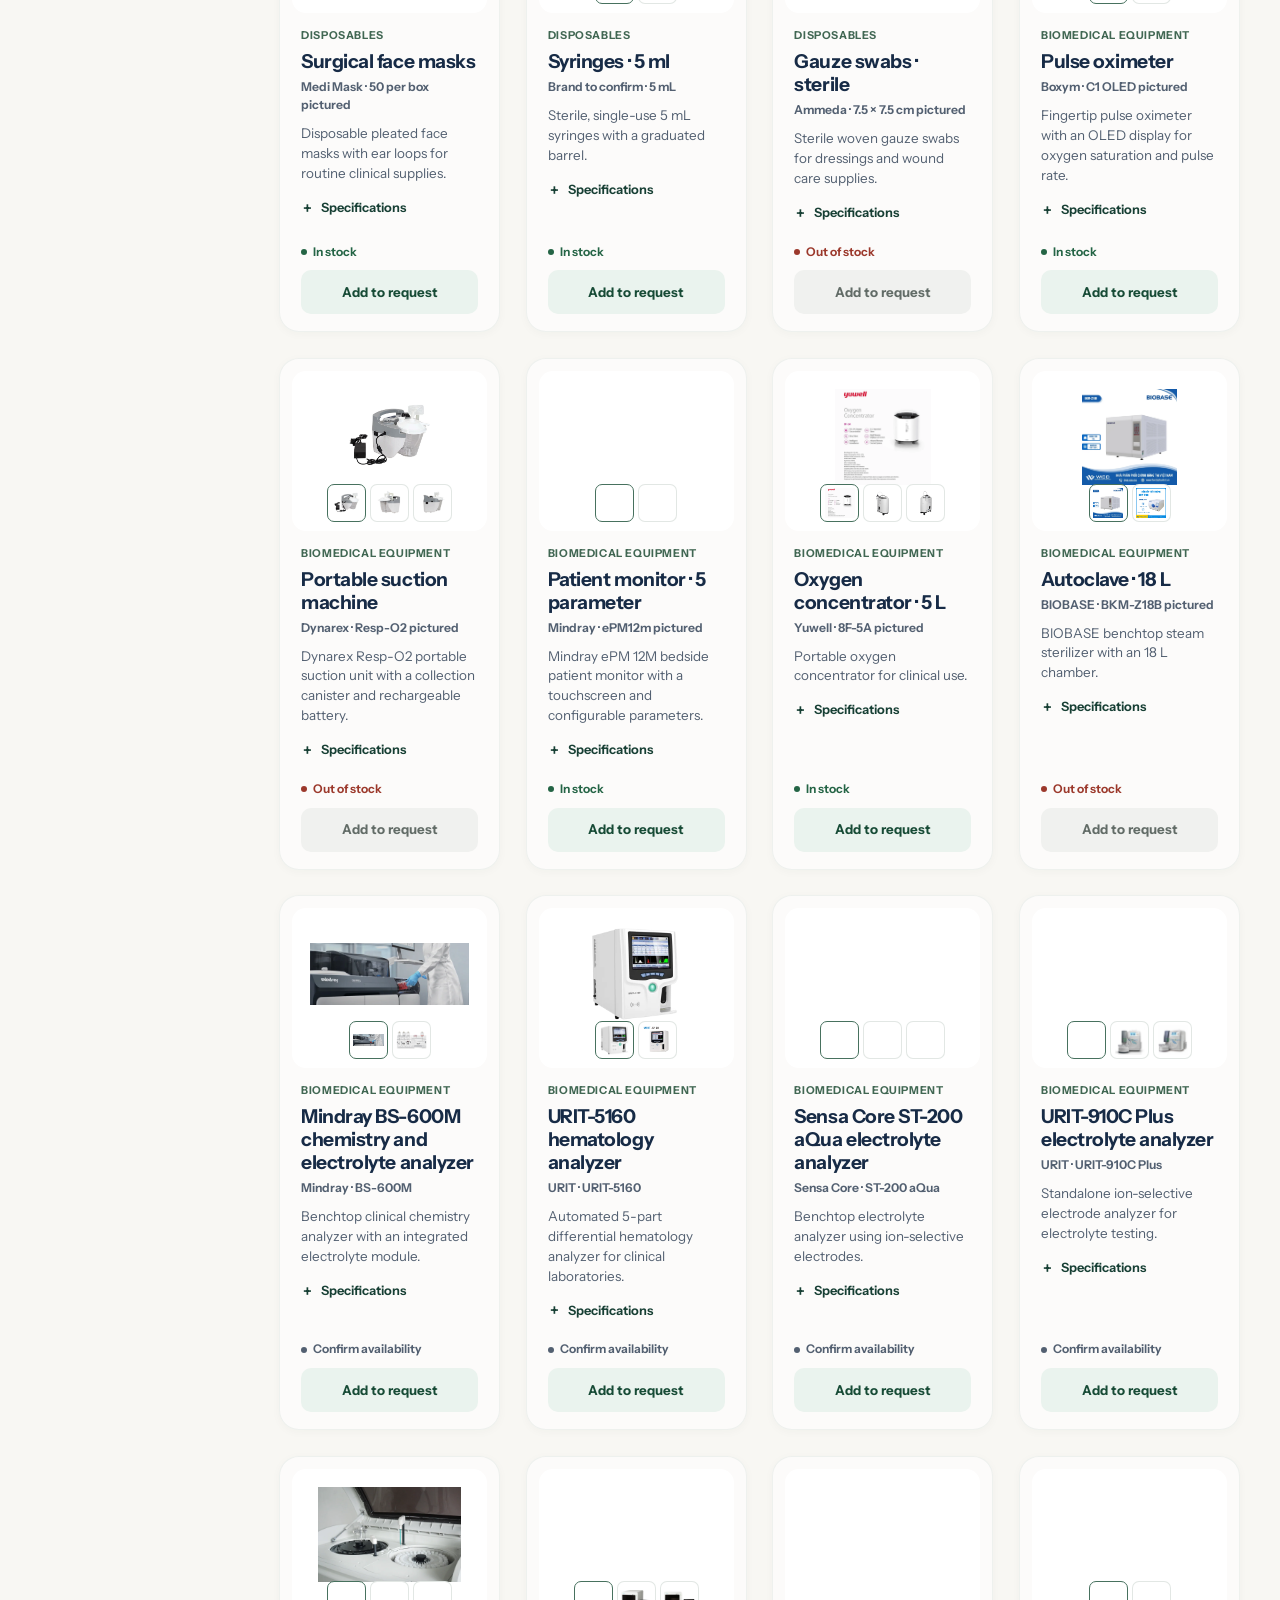
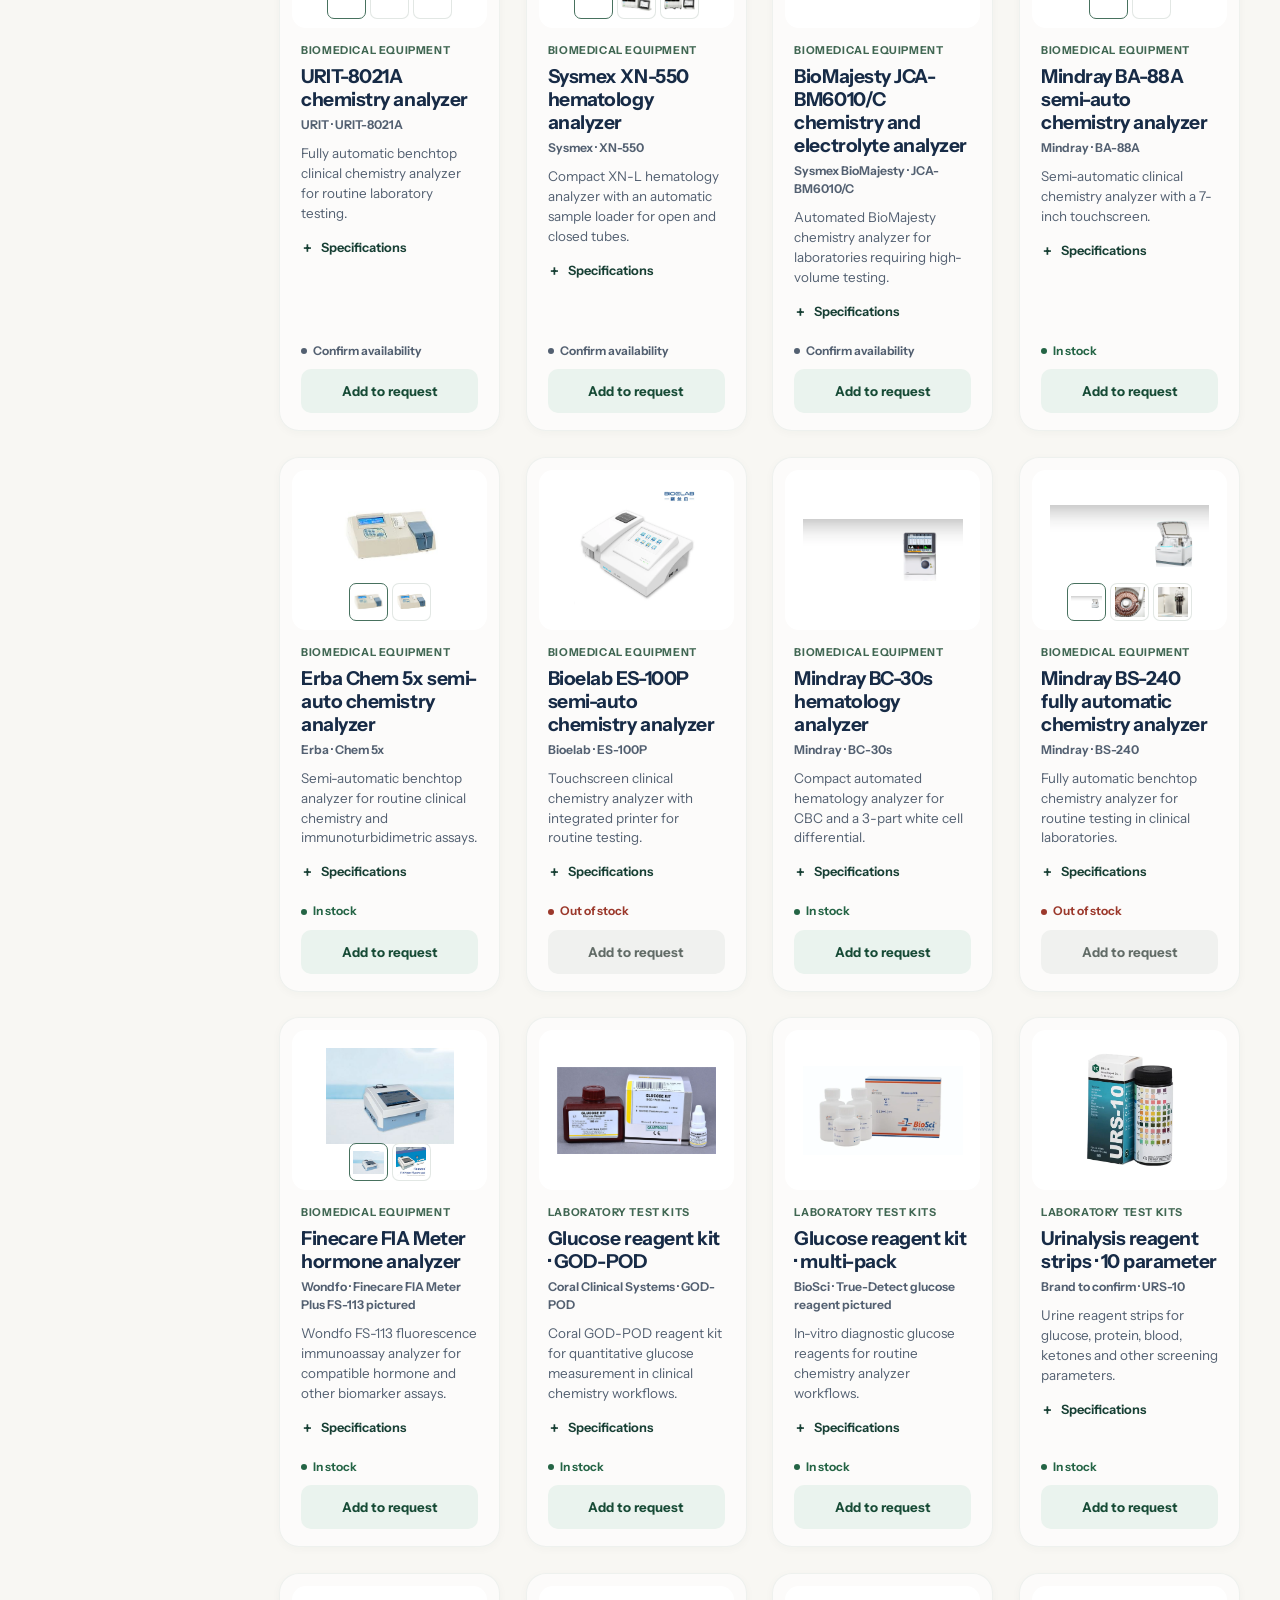
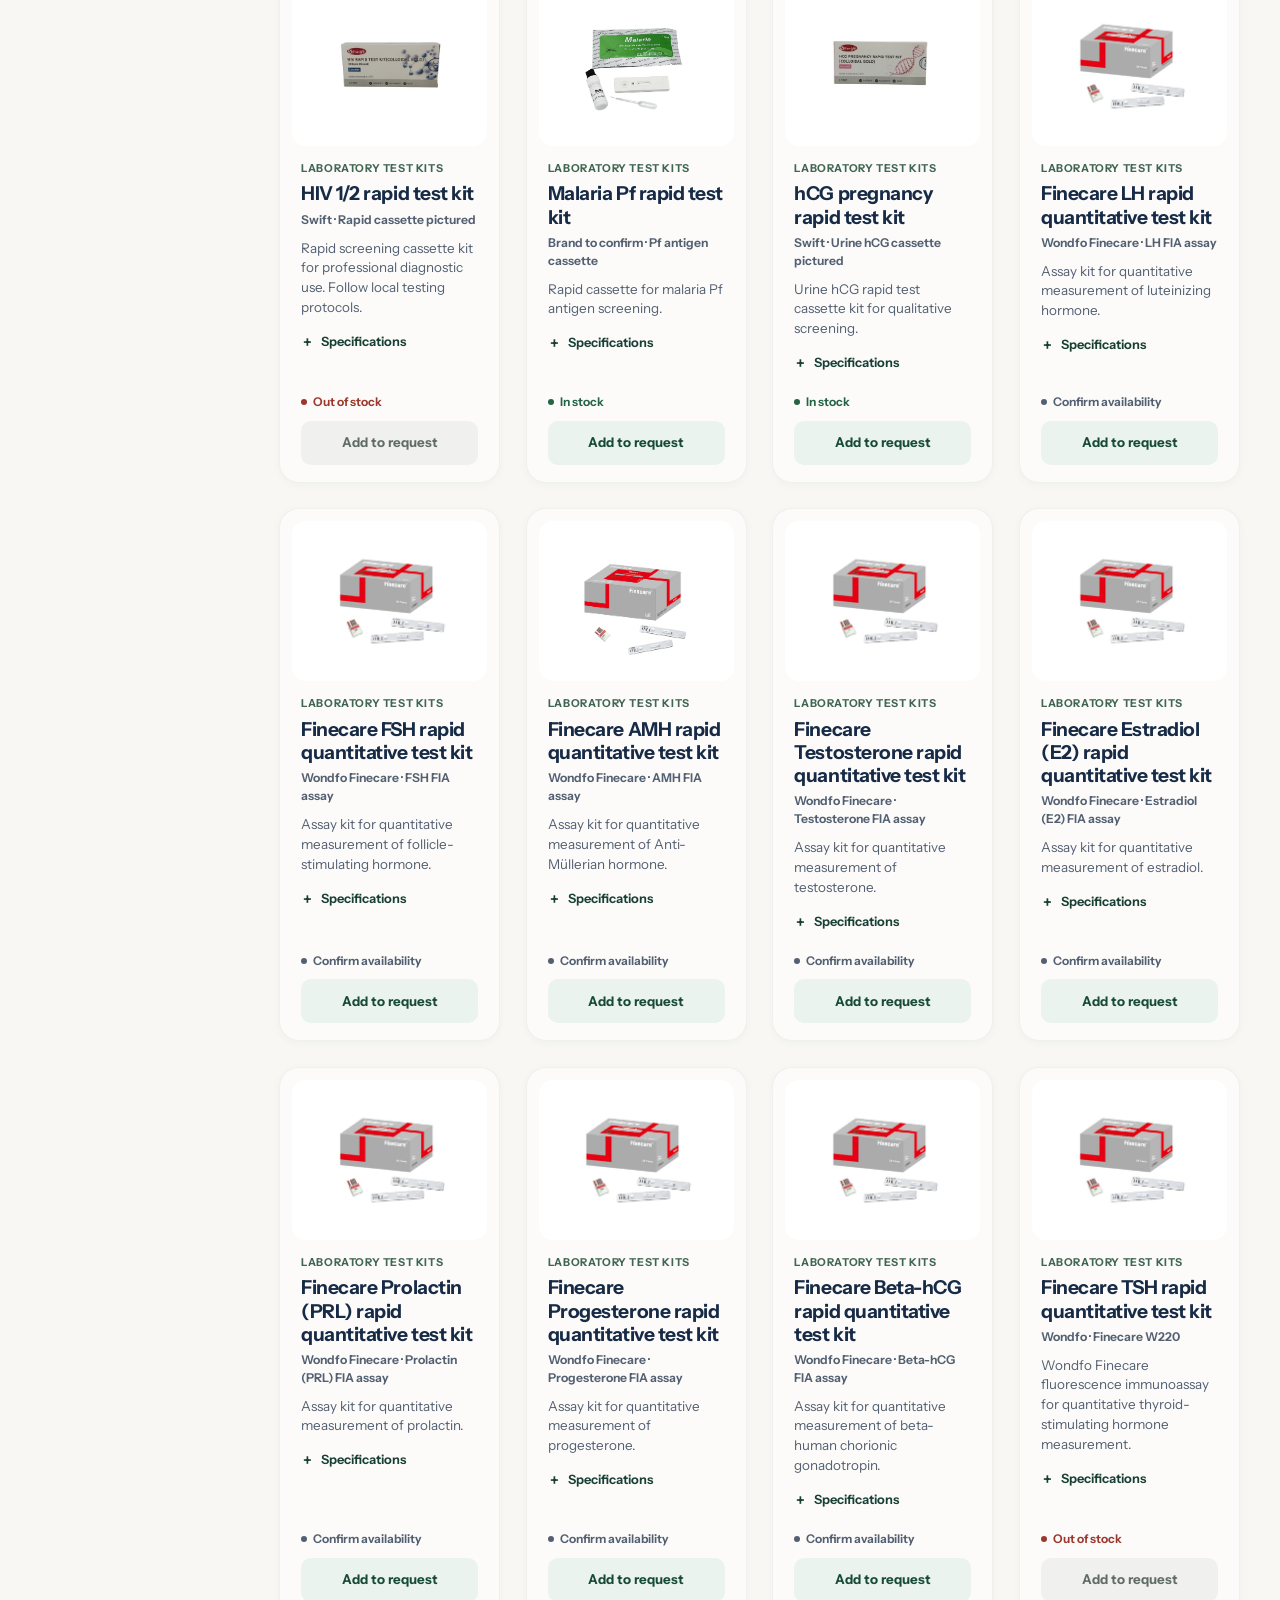
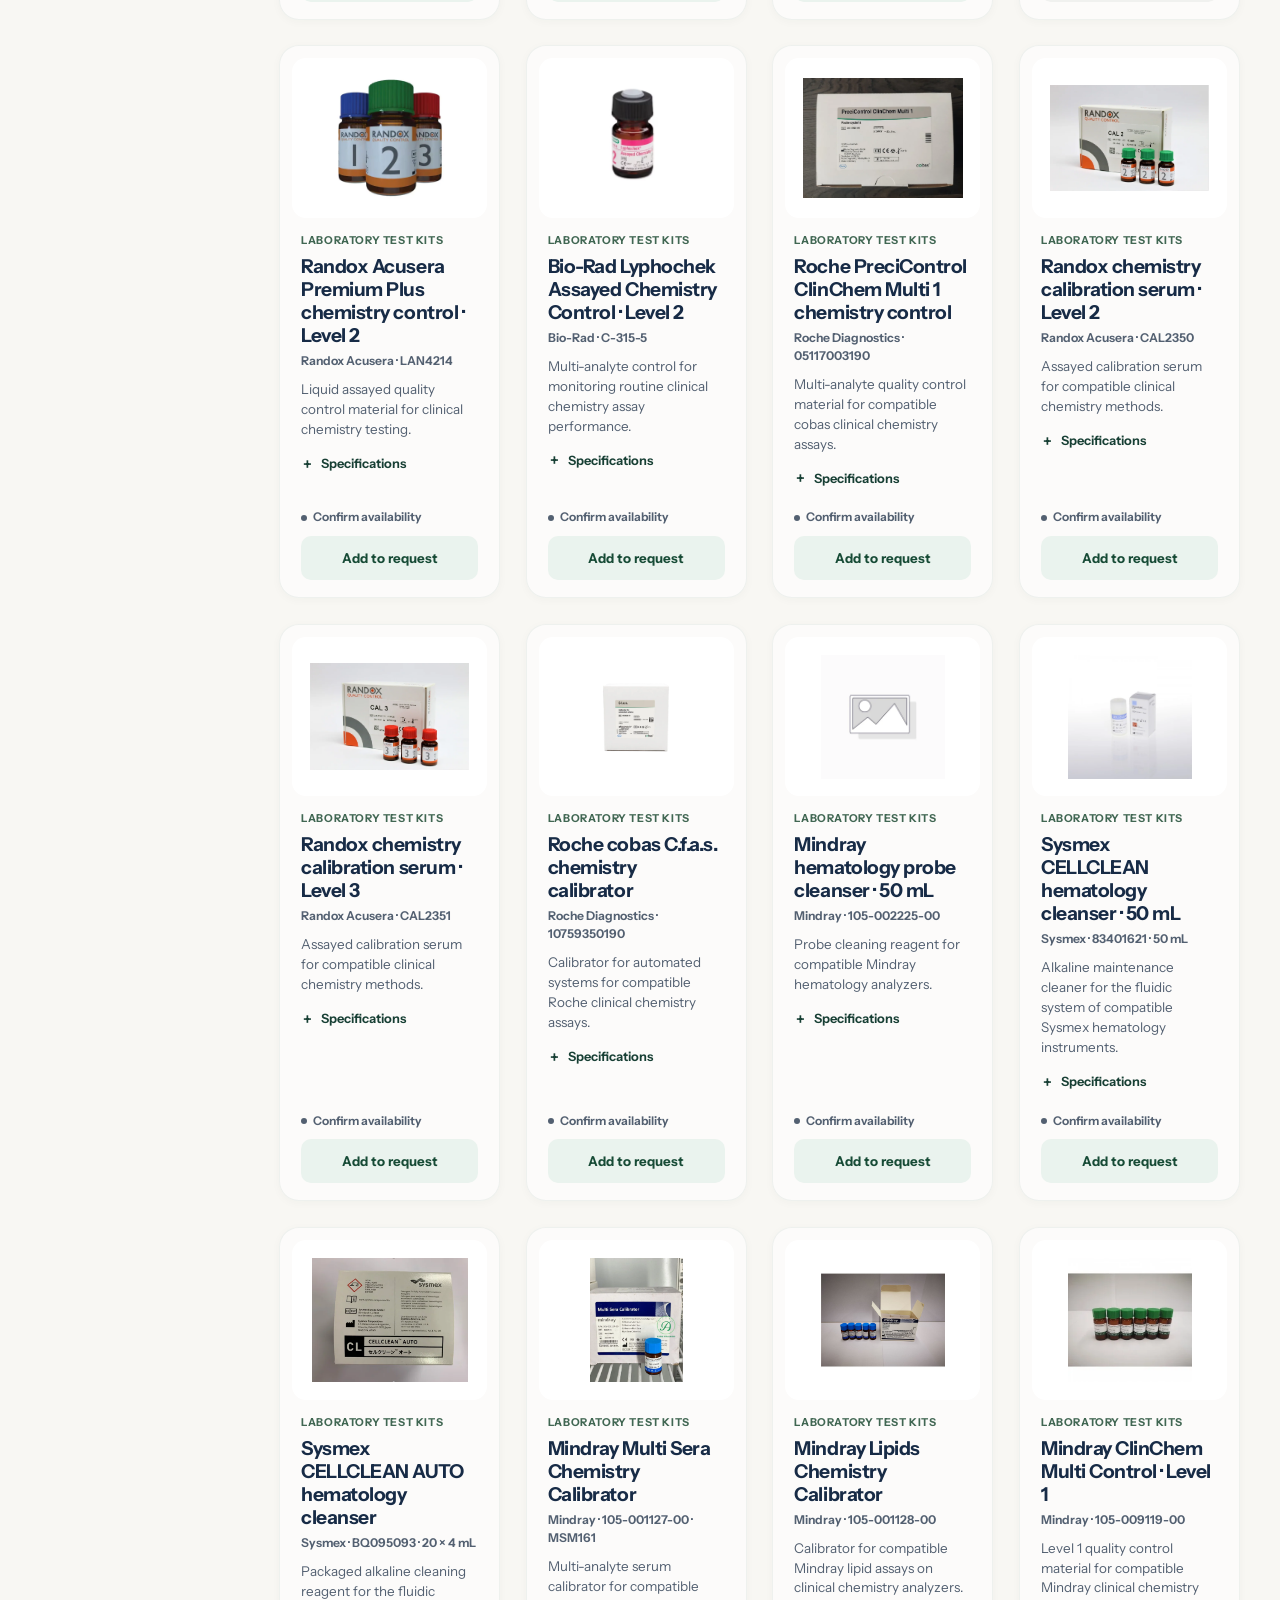
==== commit 6db5059e: "Add a medical supplies photo behind the store heading" ====
--- a/index.html
+++ b/index.html
@@ -48,7 +48,7 @@
 <link rel="preconnect" href="https://fonts.gstatic.com" crossorigin>
 <link href="https://fonts.googleapis.com/css2?family=Instrument+Sans:wght@400..700&display=swap" rel="stylesheet">
 <link rel="stylesheet" href="store-theme.css?v=open-layout-1">
-<link rel="stylesheet" href="storefront.css?v=store-supplies-1">
+<link rel="stylesheet" href="storefront.css?v=store-supplies-photo-1">
 <link rel="icon" type="image/png" href="assets/brand/dek450-3d-mark.png">
 <link rel="stylesheet" href="guides.css?v=1">
 </head>
--- a/storefront.css
+++ b/storefront.css
@@ -45,7 +45,12 @@
   margin-bottom: clamp(22px, 3vw, 36px);
   padding: clamp(20px, 3.4vw, 42px);
   border-radius: 18px;
-  background: var(--sage);
+  /* Medical Tools on the Table by Pavel Danilyuk, Pexels photo 7108117. */
+  --supplies-overlay: linear-gradient(90deg, var(--sage), rgb(231 239 232 / 94%) 28%, rgb(231 239 232 / 43%) 57%, rgb(231 239 232 / 82%));
+  background-color: var(--sage);
+  background-image: var(--supplies-overlay), url("assets/brand/store-supplies-background.webp");
+  background-position: center, center 53%;
+  background-size: cover;
   color: var(--forest);
 }
 .shop-heading h2, .sales-card h2 { font-size: clamp(2rem, 4vw, 3.5rem); font-weight: 680; line-height: 1.02; letter-spacing: -.05em; }
@@ -234,7 +239,12 @@
 }
 @media (max-width: 690px) { .navlinks { display: none; } }
 @media (max-width: 600px) {
-  .shop-heading { grid-template-columns: minmax(0, 1fr) 76px; grid-template-areas: "title photo" "search search"; border-radius: 14px; }
+  .shop-heading {
+    --supplies-overlay: linear-gradient(180deg, rgb(231 239 232 / 70%), rgb(231 239 232 / 63%) 42%, rgb(231 239 232 / 93%));
+    grid-template-columns: minmax(0, 1fr) 76px;
+    grid-template-areas: "title photo" "search search";
+    border-radius: 14px;
+  }
   .store-photo { height: 76px; }
   .sales-card, .contact-location { border-radius: 14px; }
   .hero-frame { padding-top: 16px; }
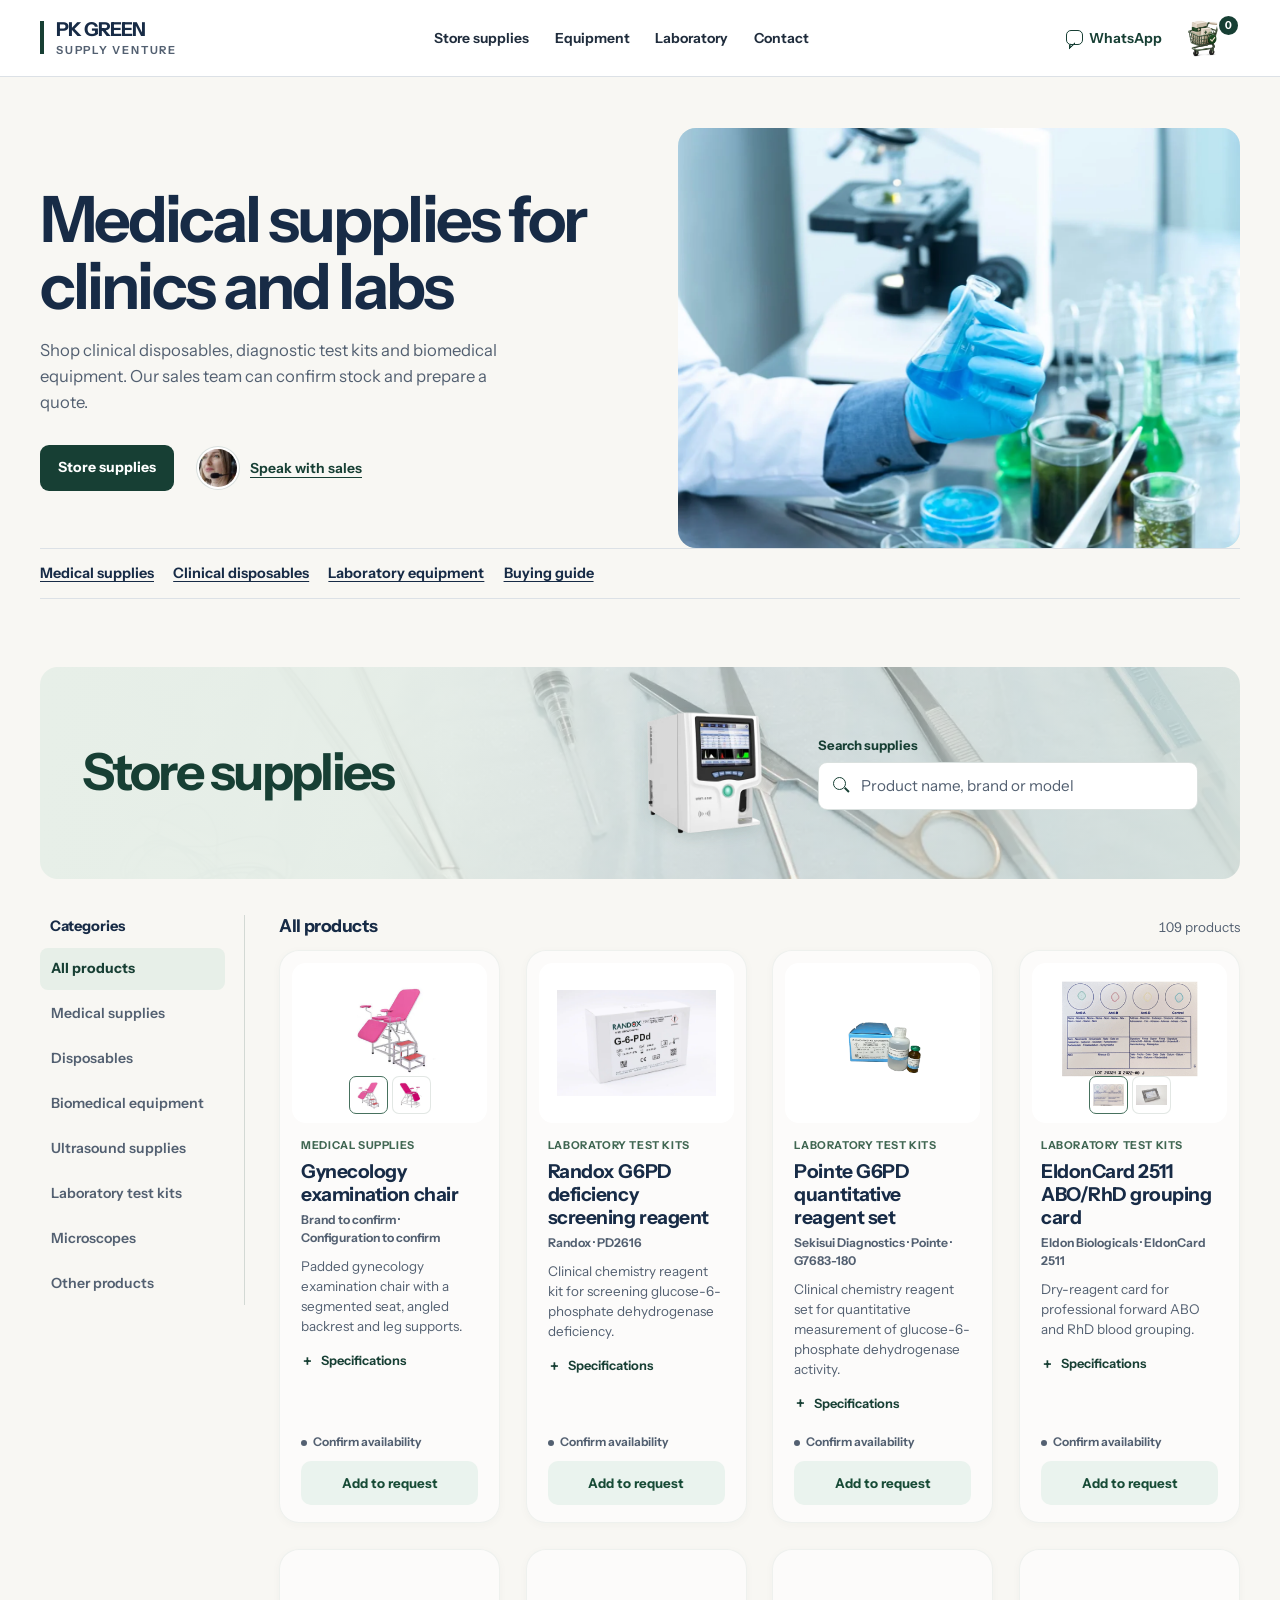
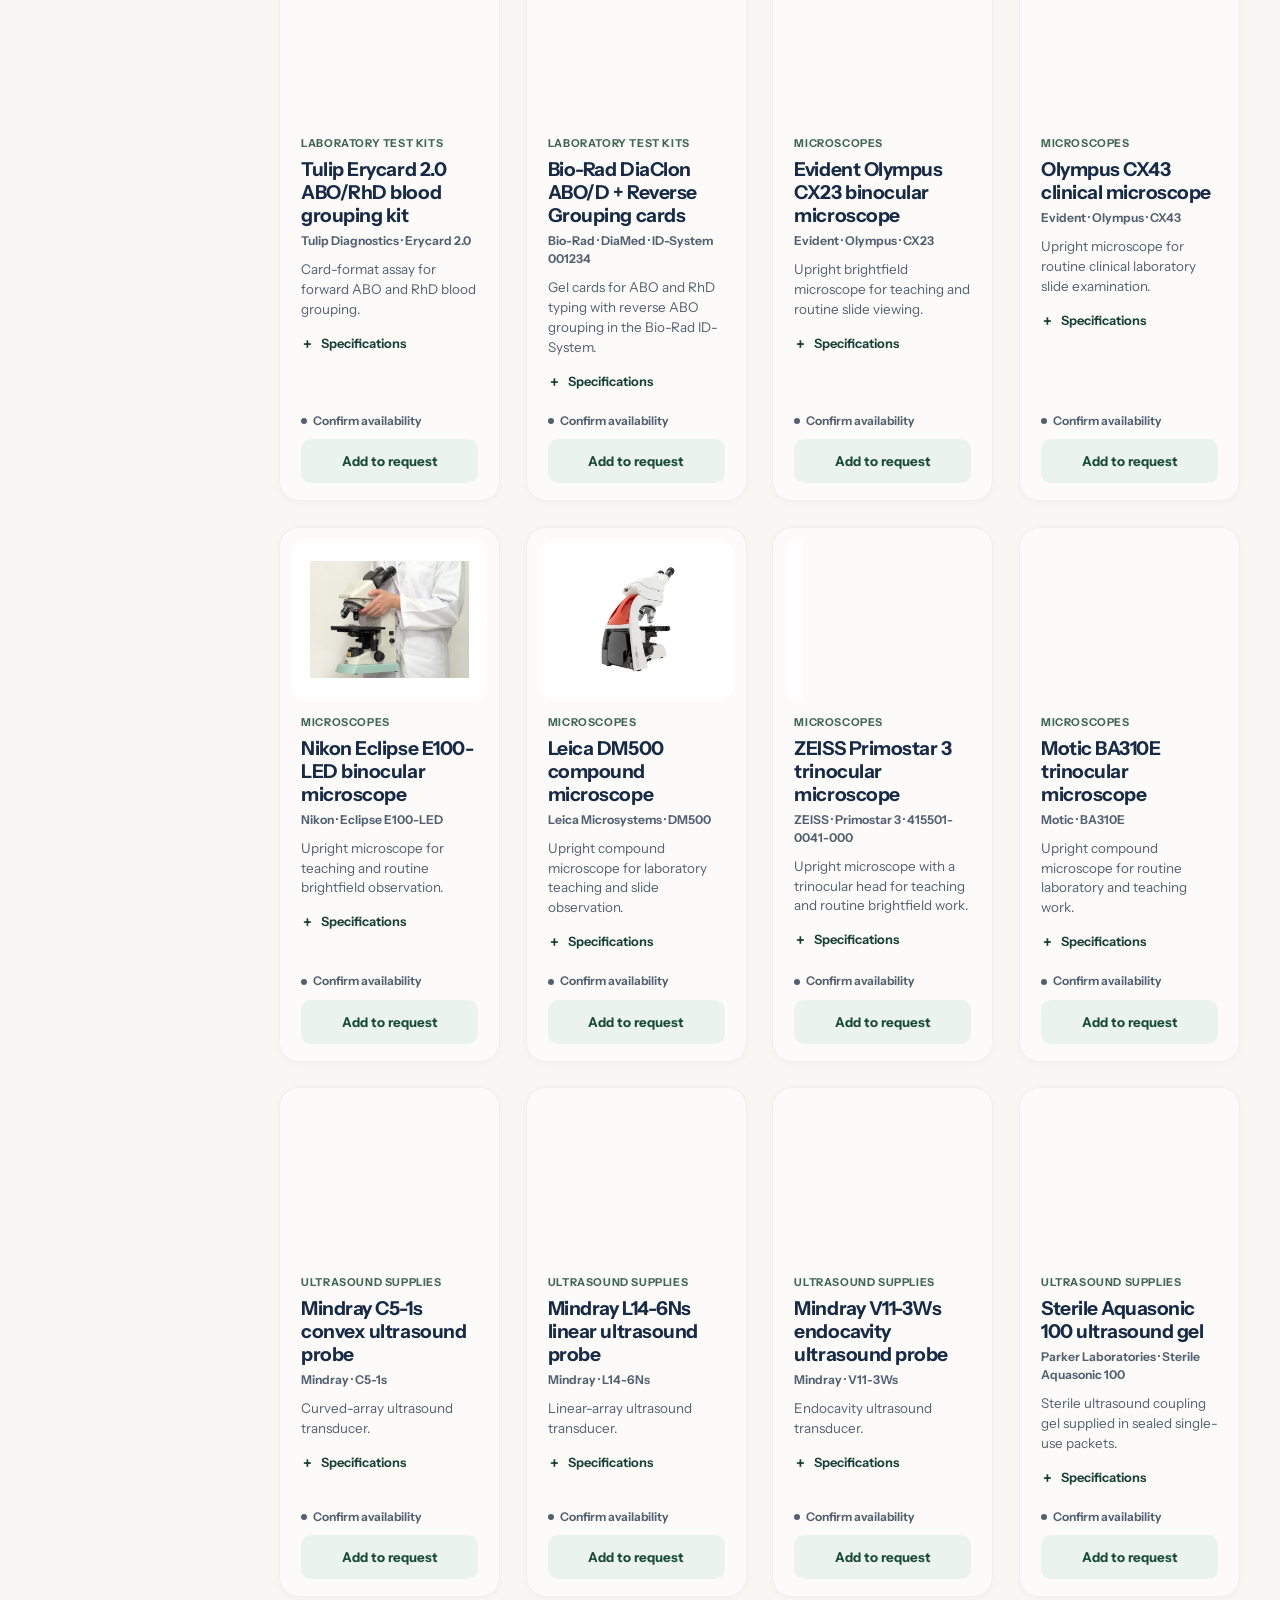
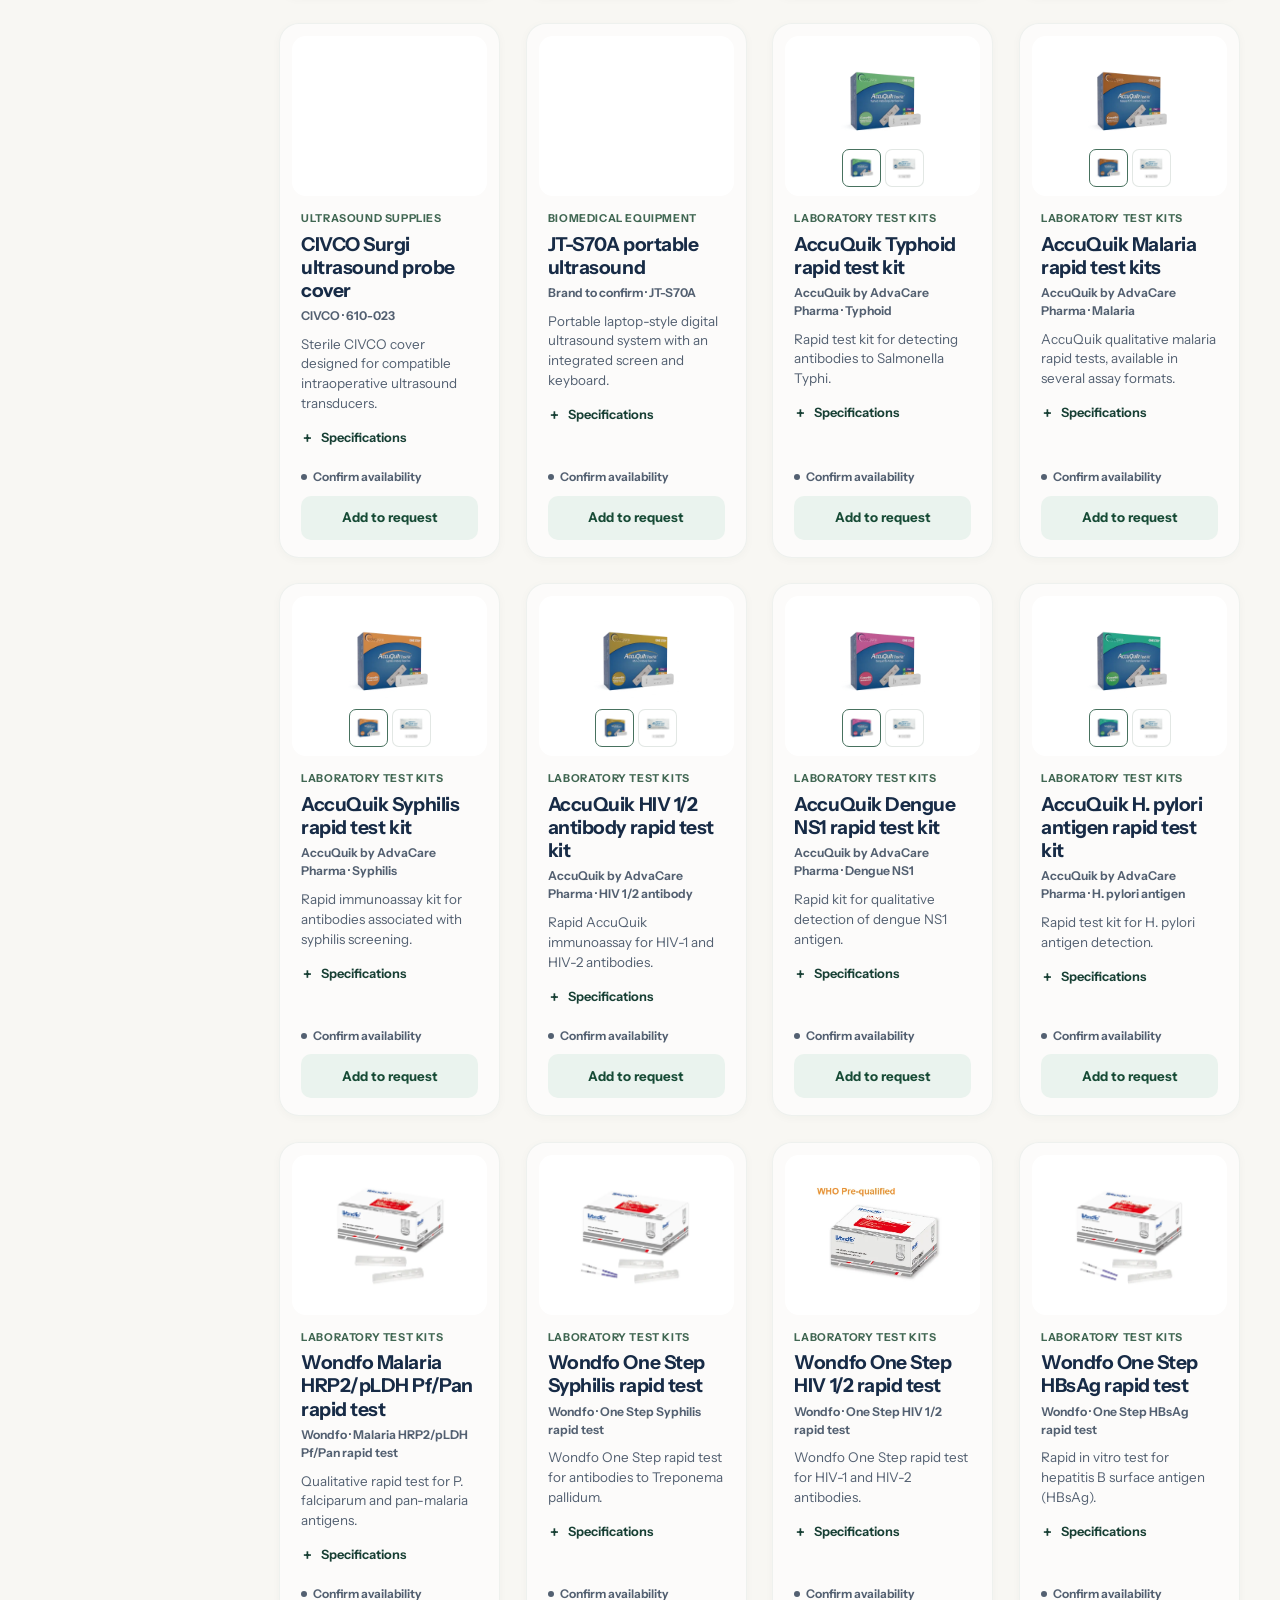
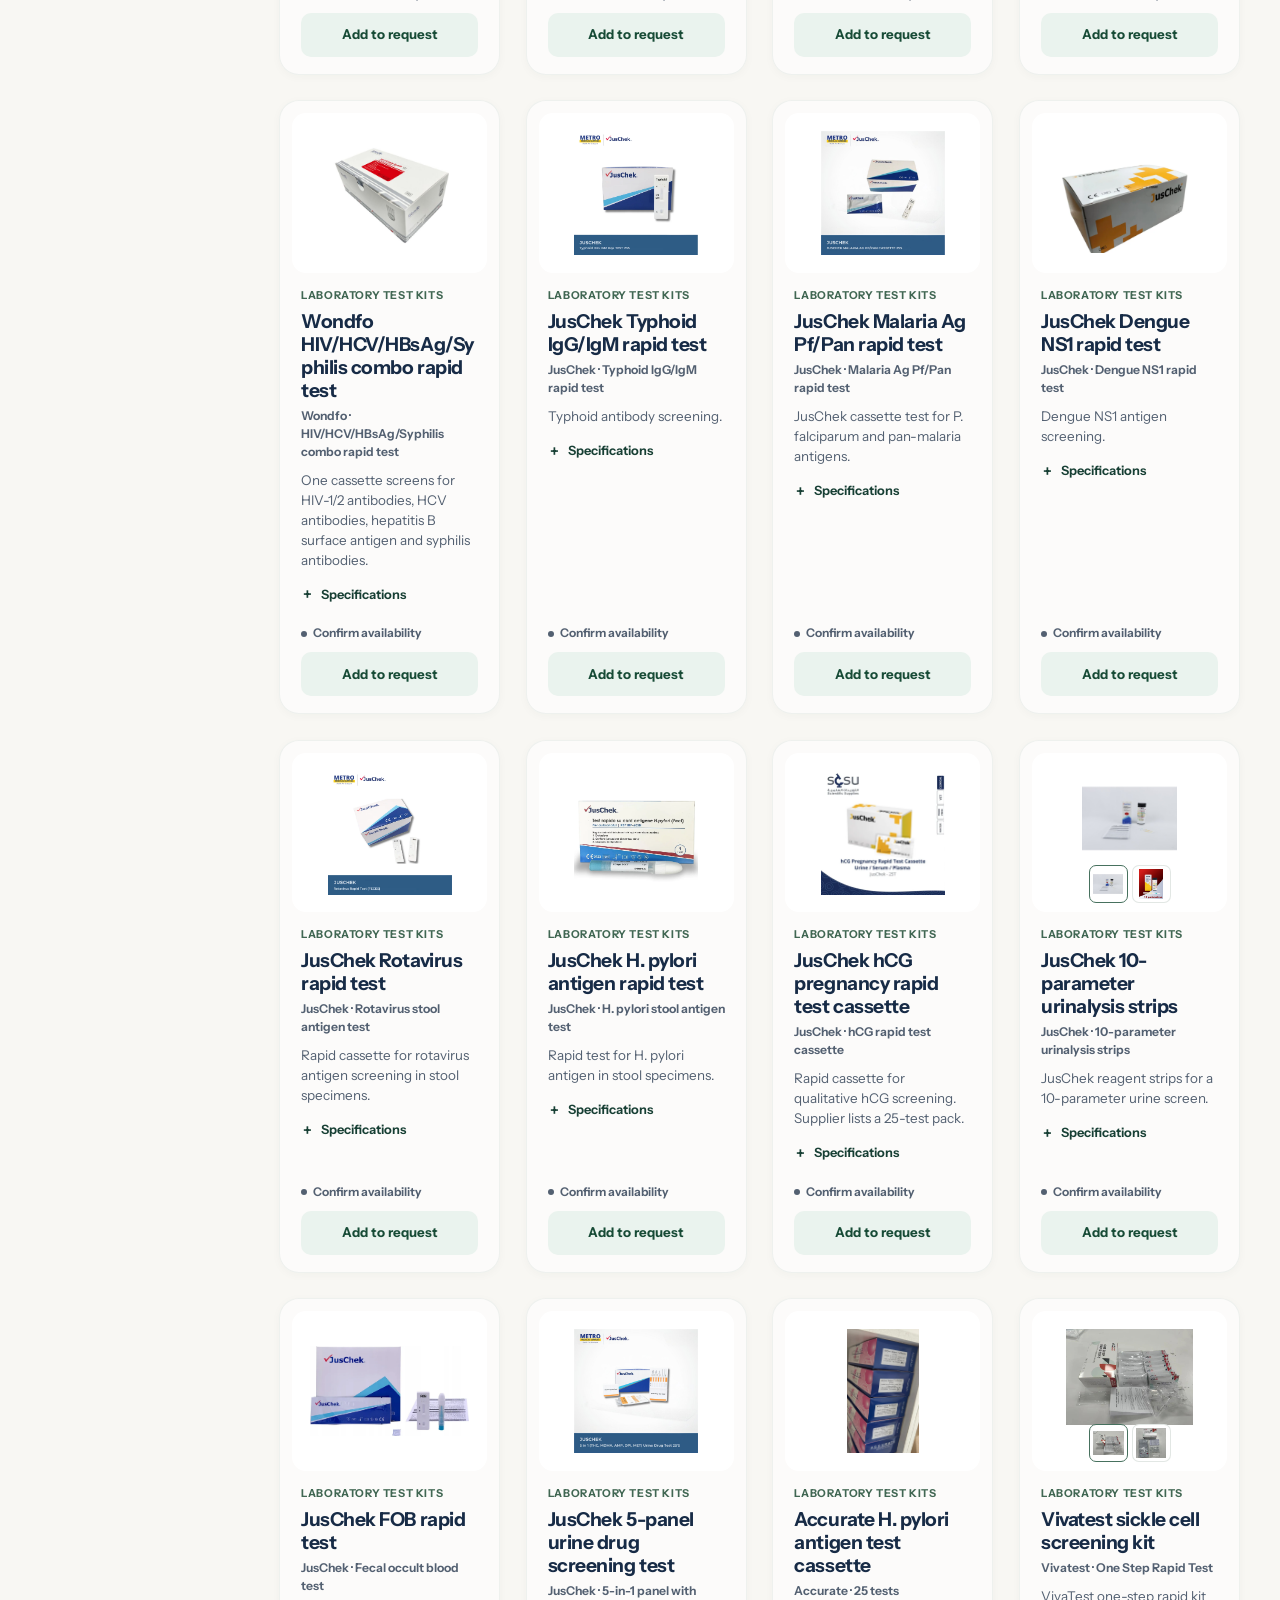
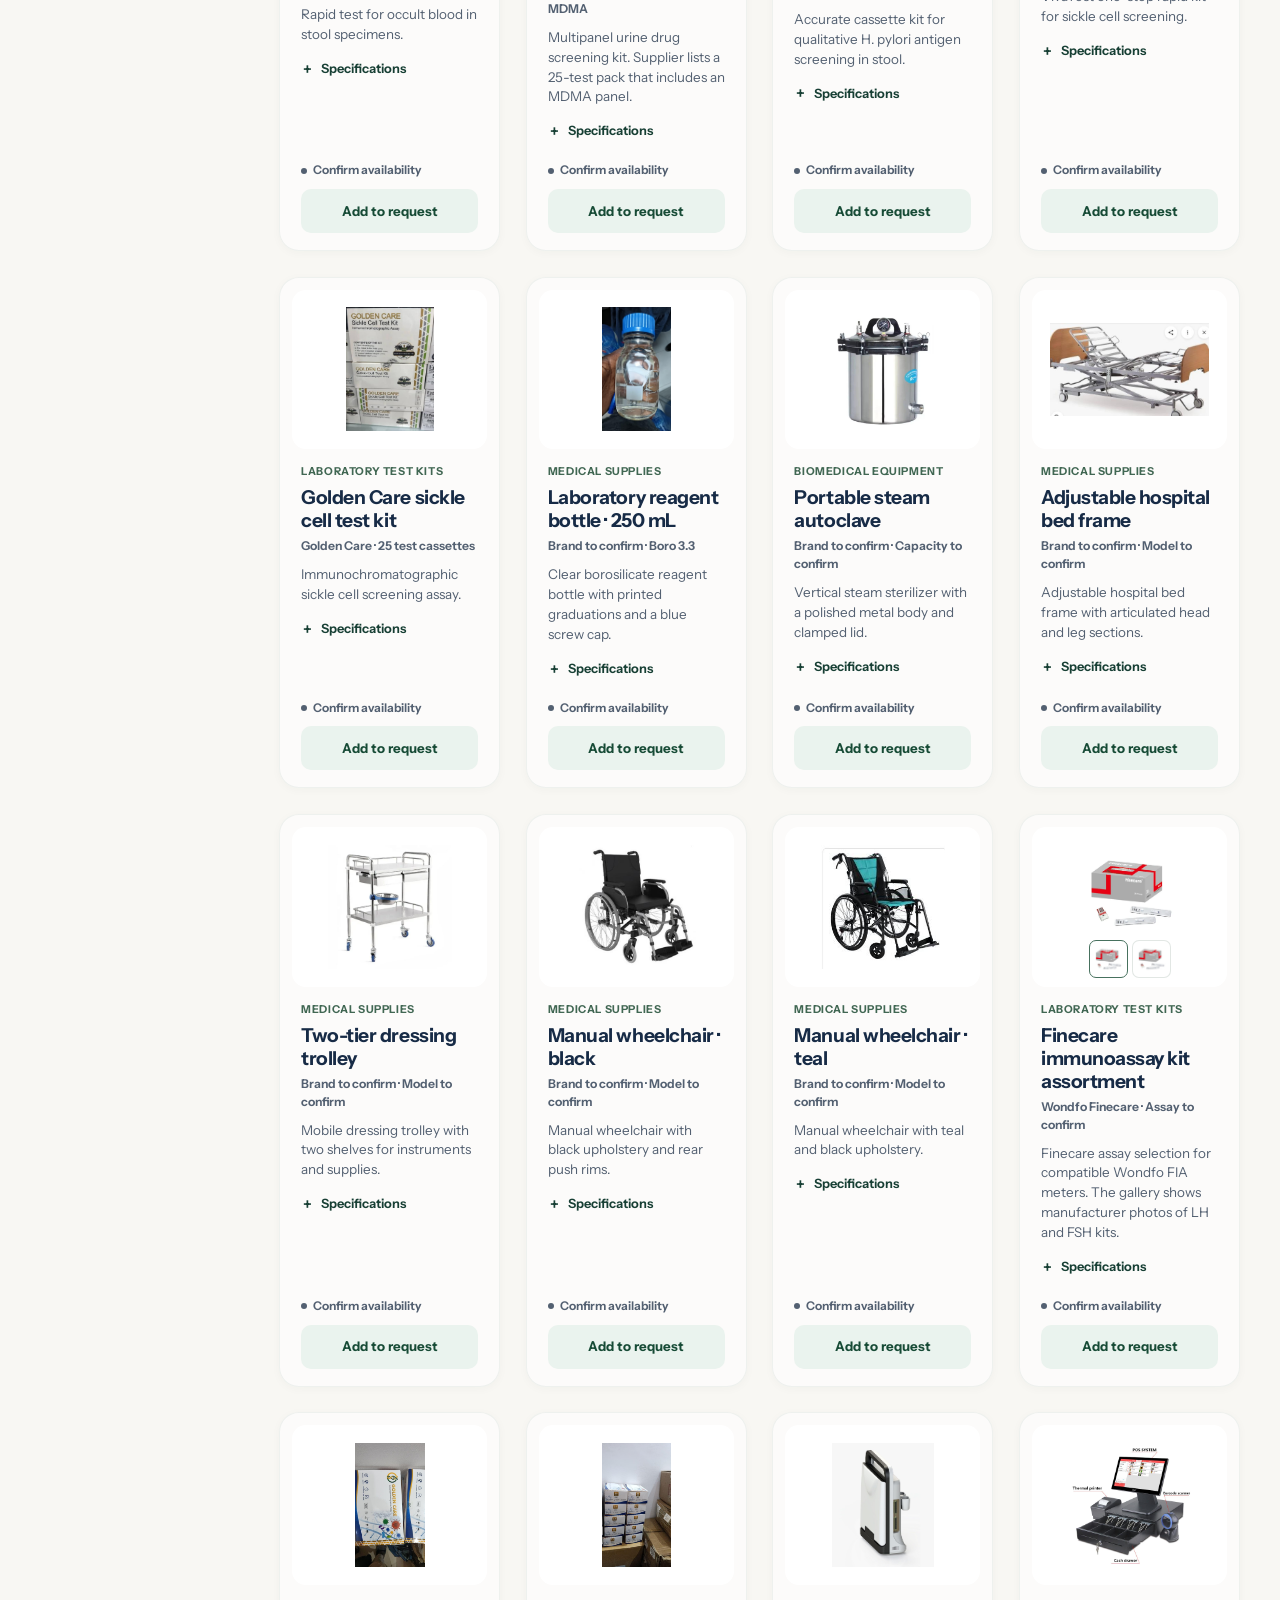
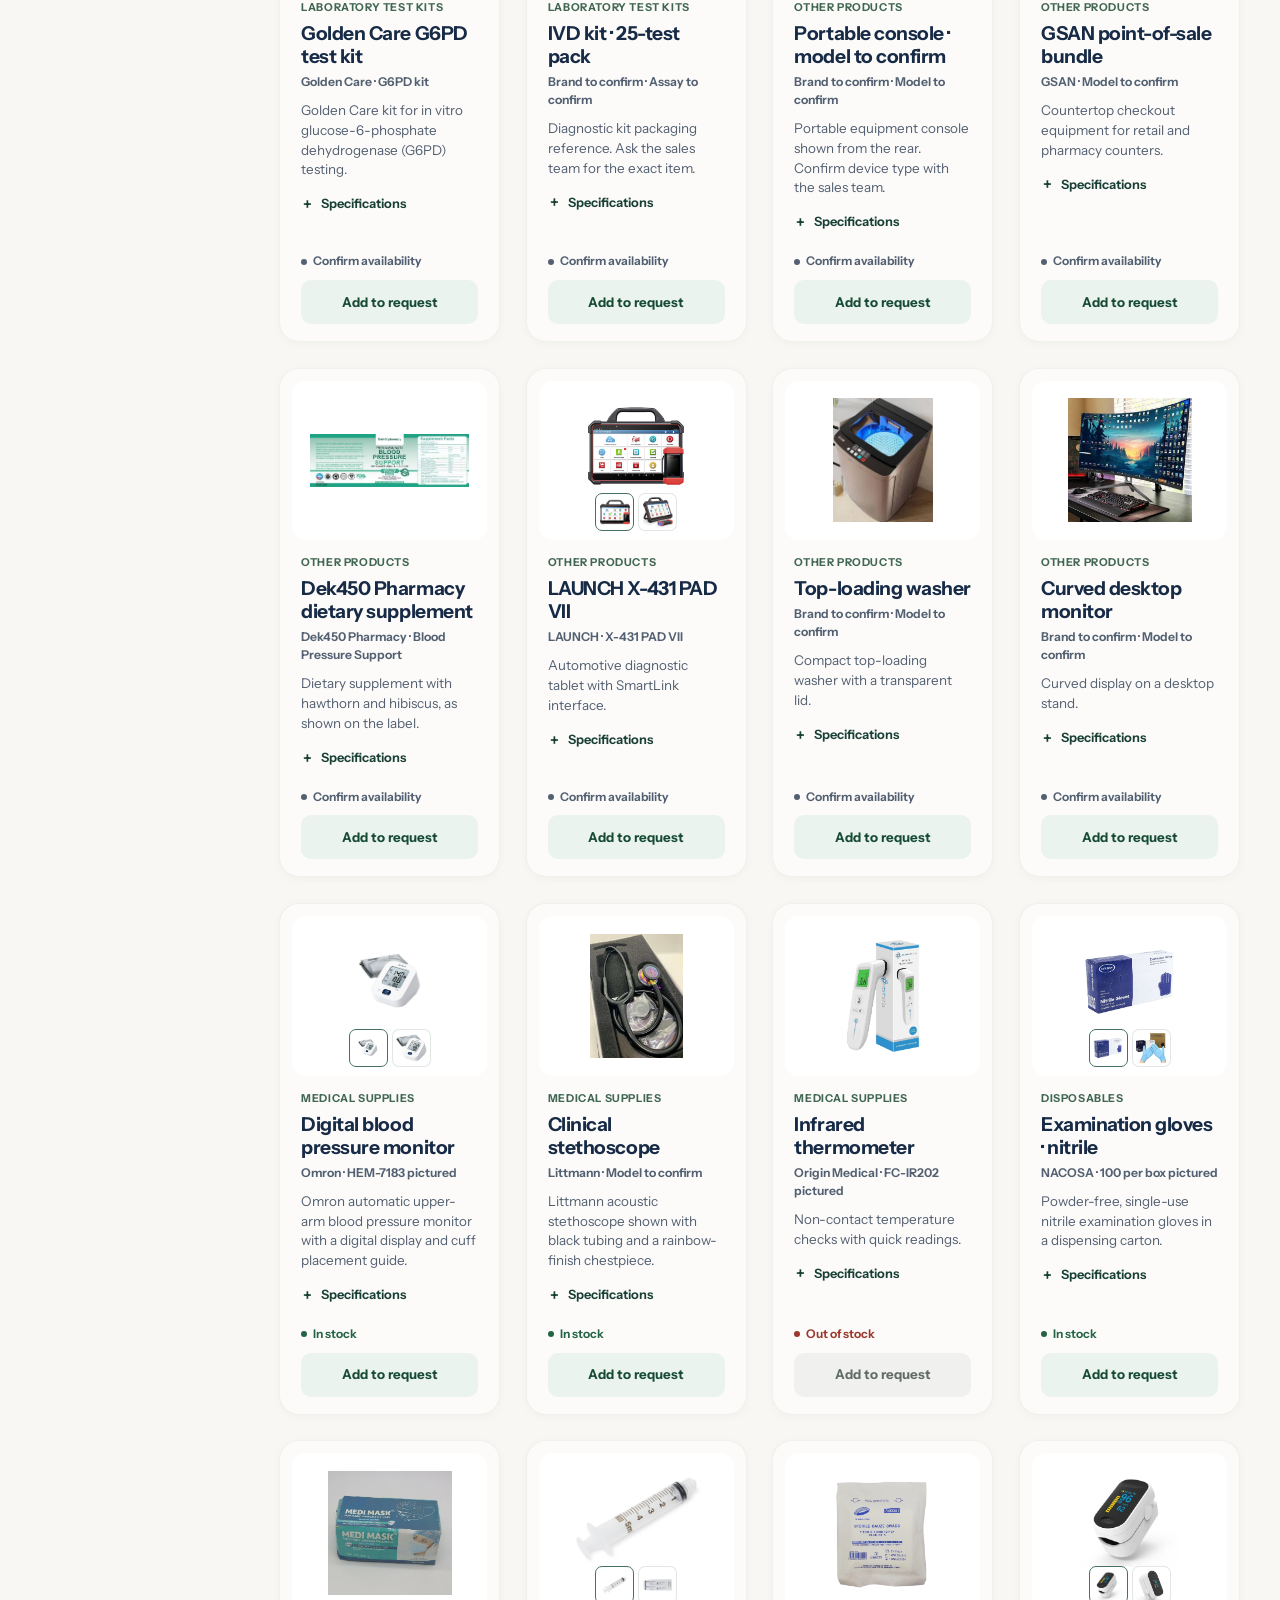
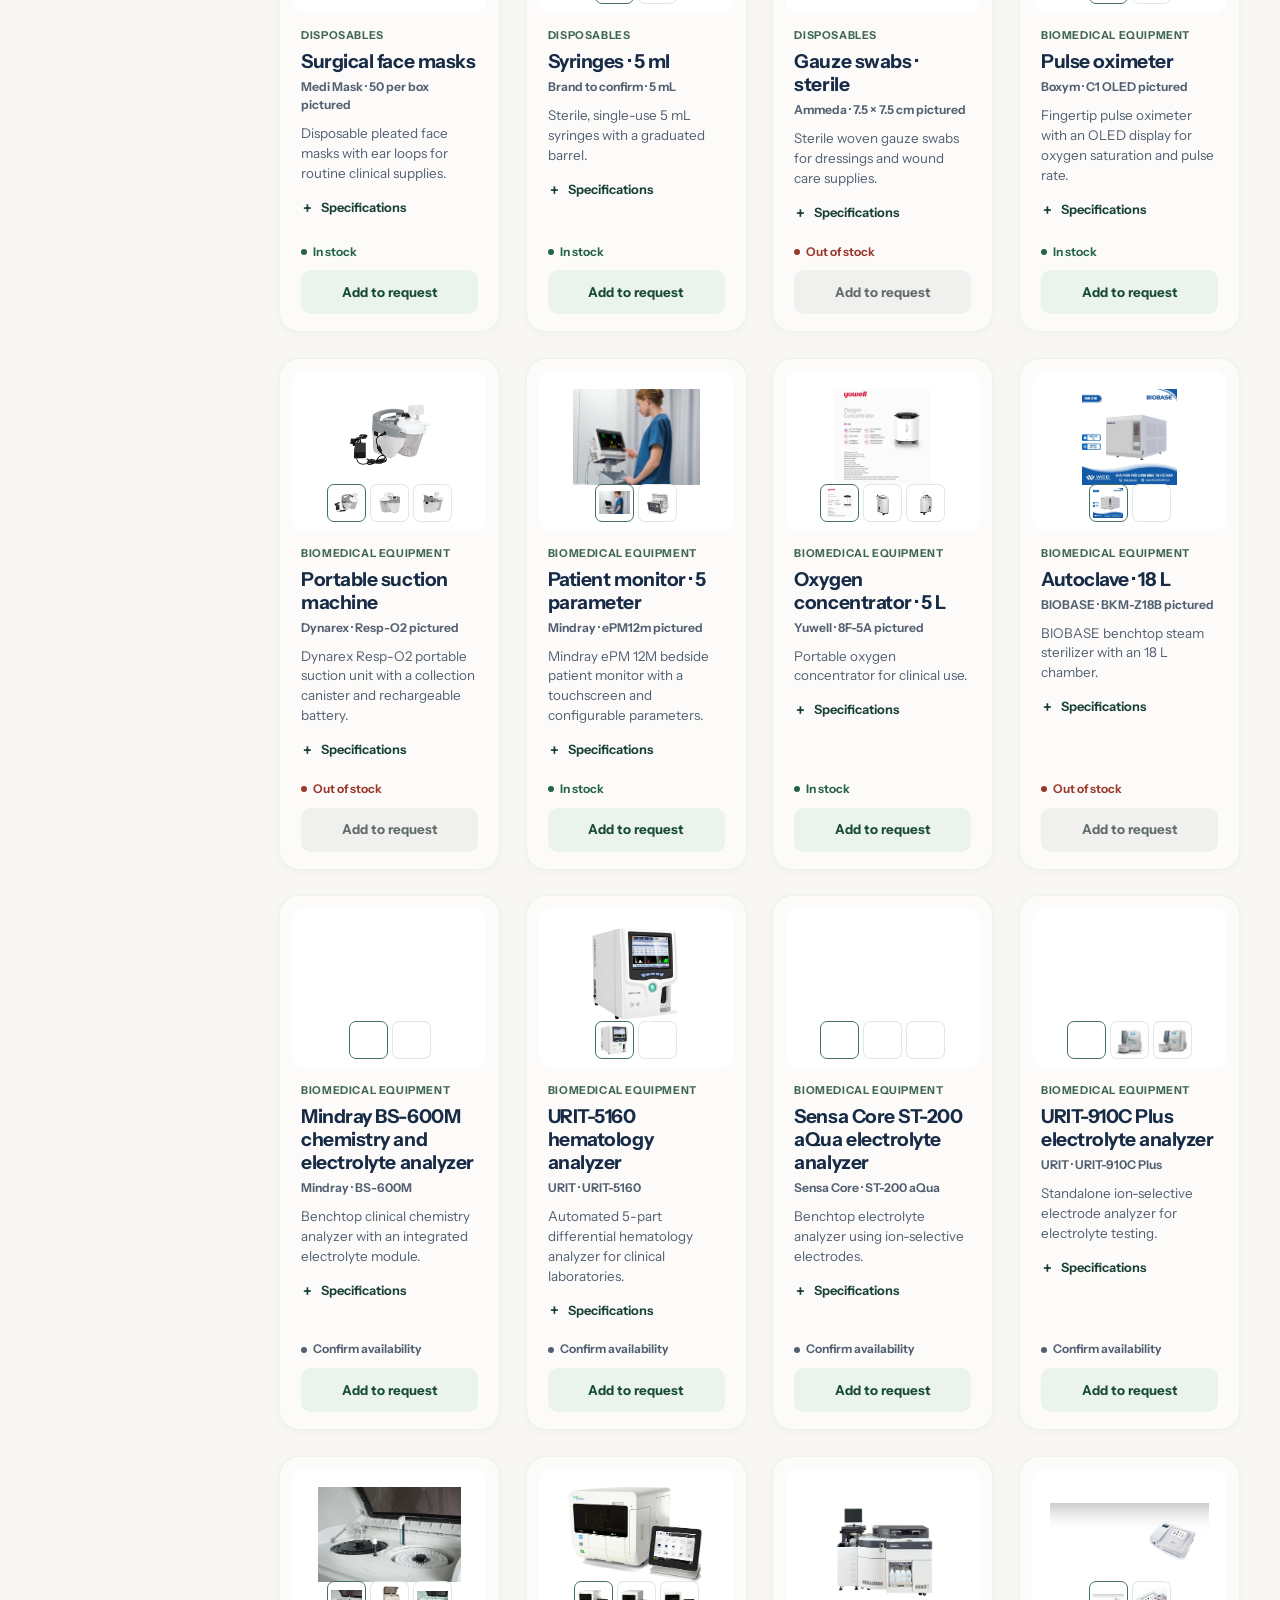
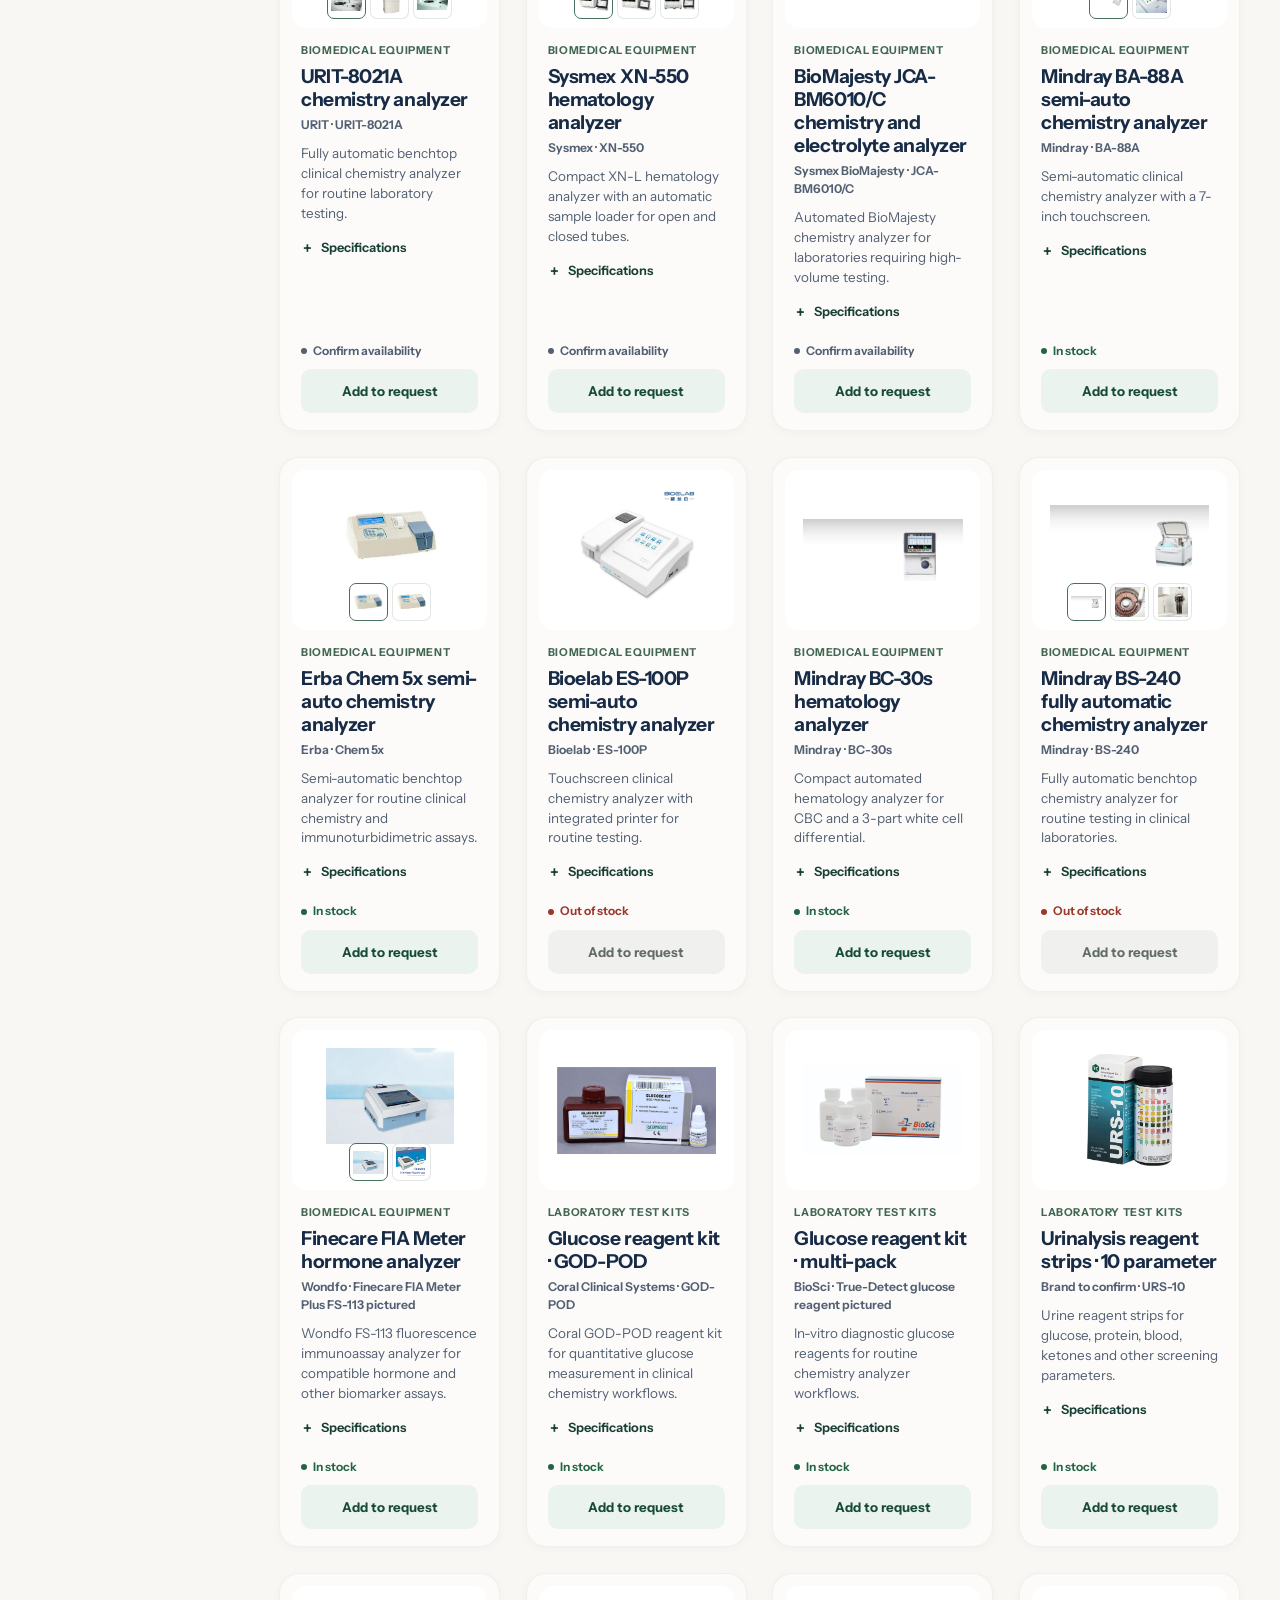
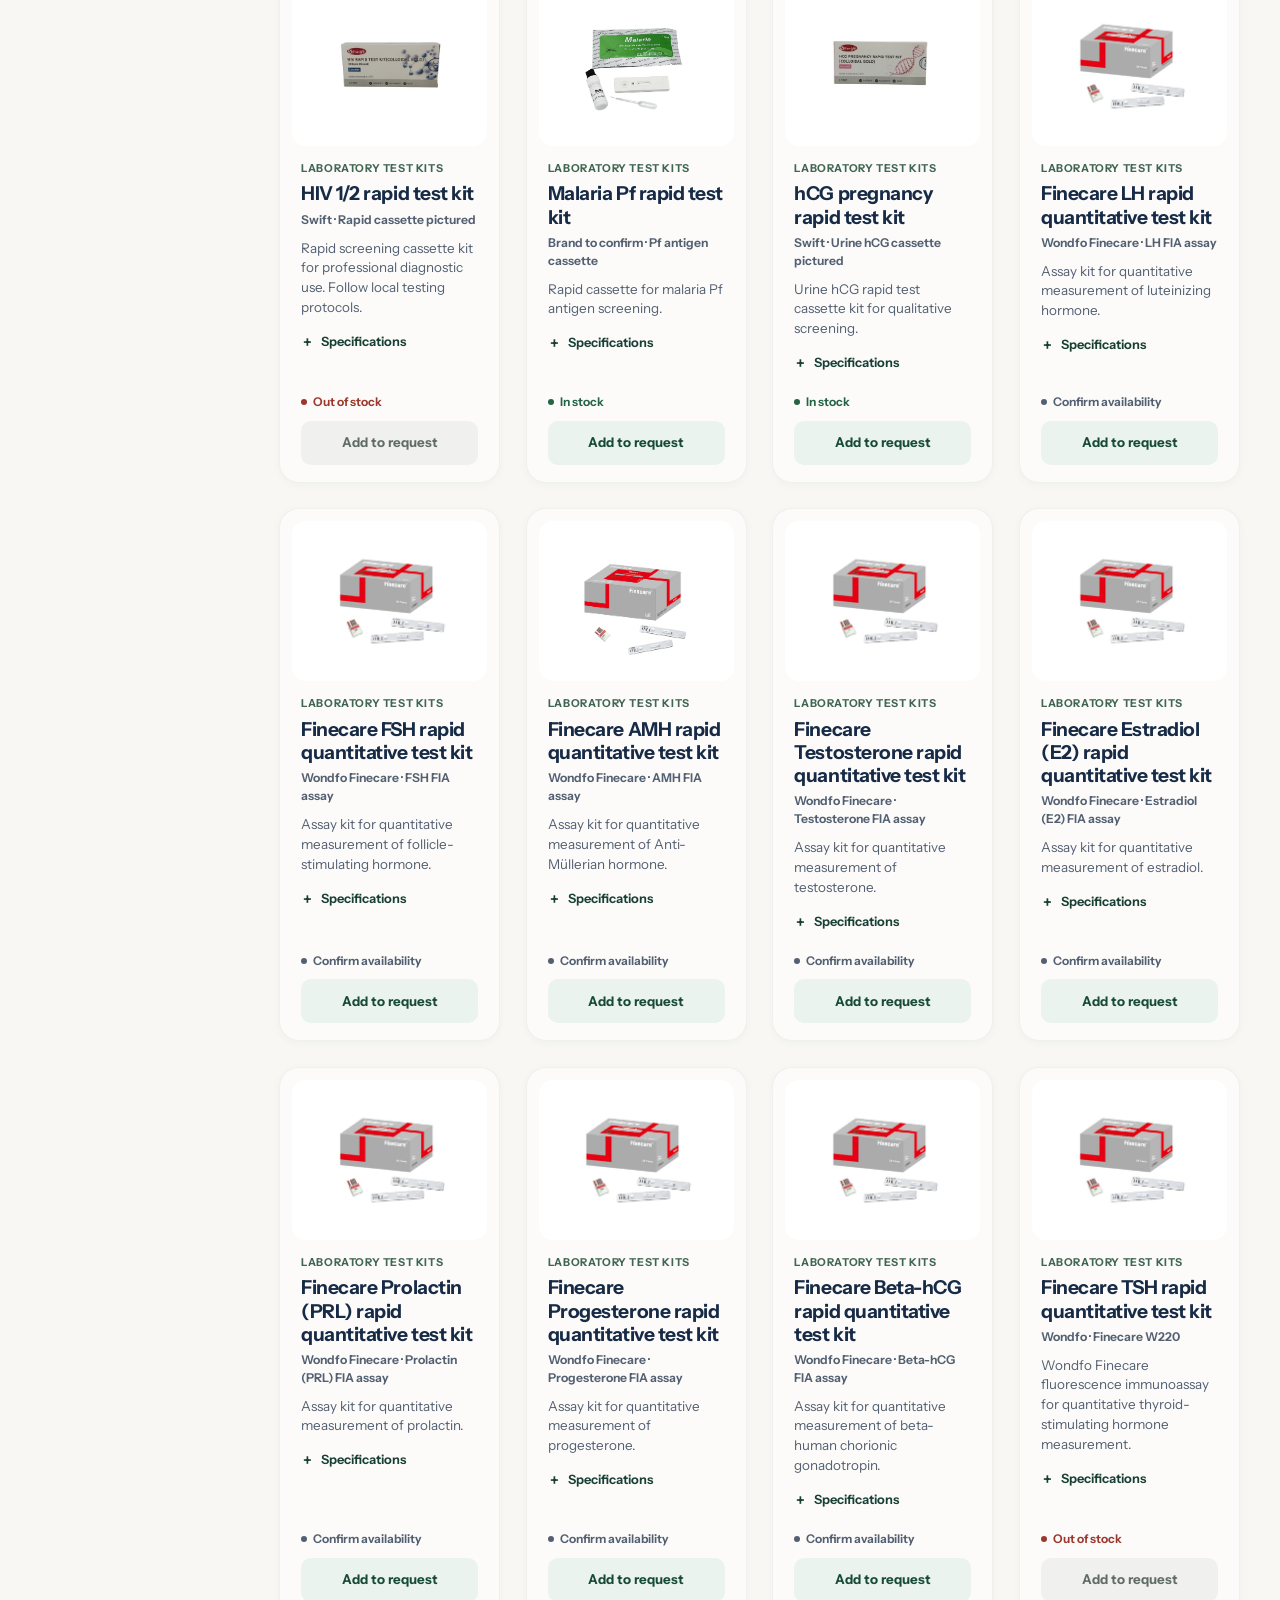
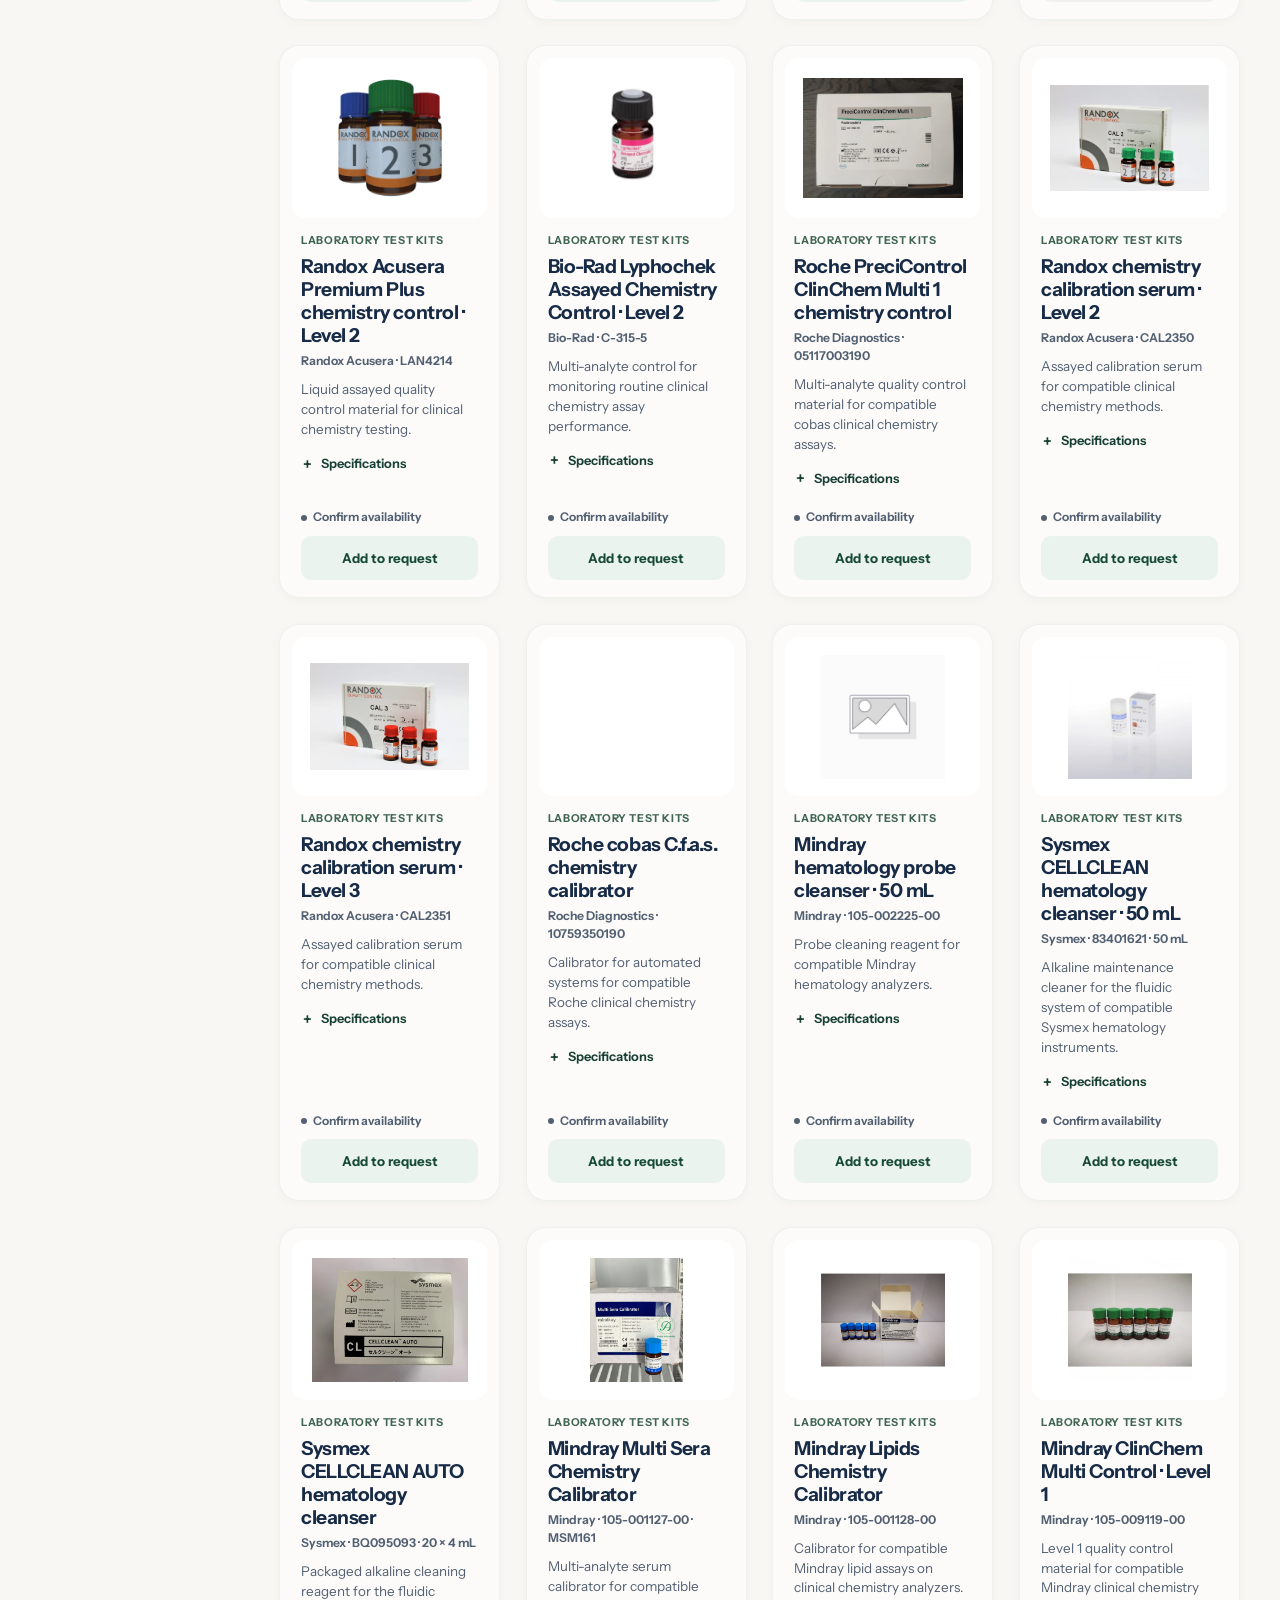
==== commit 56808561: "Display owner-saved prices on storefront product cards" ====
--- a/index.html
+++ b/index.html
@@ -48,7 +48,7 @@
 <link rel="preconnect" href="https://fonts.gstatic.com" crossorigin>
 <link href="https://fonts.googleapis.com/css2?family=Instrument+Sans:wght@400..700&display=swap" rel="stylesheet">
 <link rel="stylesheet" href="store-theme.css?v=open-layout-1">
-<link rel="stylesheet" href="storefront.css?v=store-supplies-photo-1">
+<link rel="stylesheet" href="storefront.css?v=owner-prices-1">
 <link rel="icon" type="image/png" href="assets/brand/dek450-3d-mark.png">
 <link rel="stylesheet" href="guides.css?v=1">
 </head>
@@ -228,8 +228,13 @@
     '</div>';
 }
 
+const priceFormatter = new Intl.NumberFormat("en-GH", { style: "currency", currency: "GHS" });
+
 function productCard(product, index) {
   const name = escapeHtml(product.name);
+  const price = Number.isFinite(product.price)
+    ? '<p class="product-price">' + priceFormatter.format(product.price) + '</p>'
+    : "";
   const availability = product.stock === true ? "In stock" : product.stock === false ? "Out of stock" : "Confirm availability";
   const action = '<button class="add" type="button" ' + (product.stock === false ? 'disabled ' : '') +
     'aria-label="Add ' + name + ' to request" data-add>Add to request</button>';
@@ -239,7 +244,7 @@
     '</p><details class="product-specs"><summary><span class="specs-icon" aria-hidden="true"></span>Specifications</summary><p>' + escapeHtml(product.specification) +
     '</p>' + (product.specificationSource ? '<p><a href="' + escapeHtml(product.specificationSource) +
       '" target="_blank" rel="noopener noreferrer">Product specifications source</a></p>' : '') +
-    '</details><div class="card-footer"><div class="stock ' + (product.stock === true ? "in" : product.stock === false ? "out" : "") +
+    '</details><div class="card-footer">' + price + '<div class="stock ' + (product.stock === true ? "in" : product.stock === false ? "out" : "") +
     '"><span class="dot" aria-hidden="true"></span>' + availability +
     '</div>' + action + '</div></div></article>';
 }
--- a/storefront.css
+++ b/storefront.css
@@ -125,6 +125,7 @@
 .product-specs[open] .specs-icon::before { content: "−"; }
 .product-specs p + p { margin-top: 5px; }
 .card-footer { display: grid; gap: 9px; margin-top: auto; }
+.body .product-price { color: var(--forest); font-size: 1.16rem; line-height: 1.2; font-weight: 720; font-variant-numeric: tabular-nums; }
 .stock { display: flex; align-items: center; gap: 6px; color: var(--muted); font-size: .75rem; font-weight: 650; }
 .stock.in { color: #246445; }
 .stock.out { color: #9b382b; }
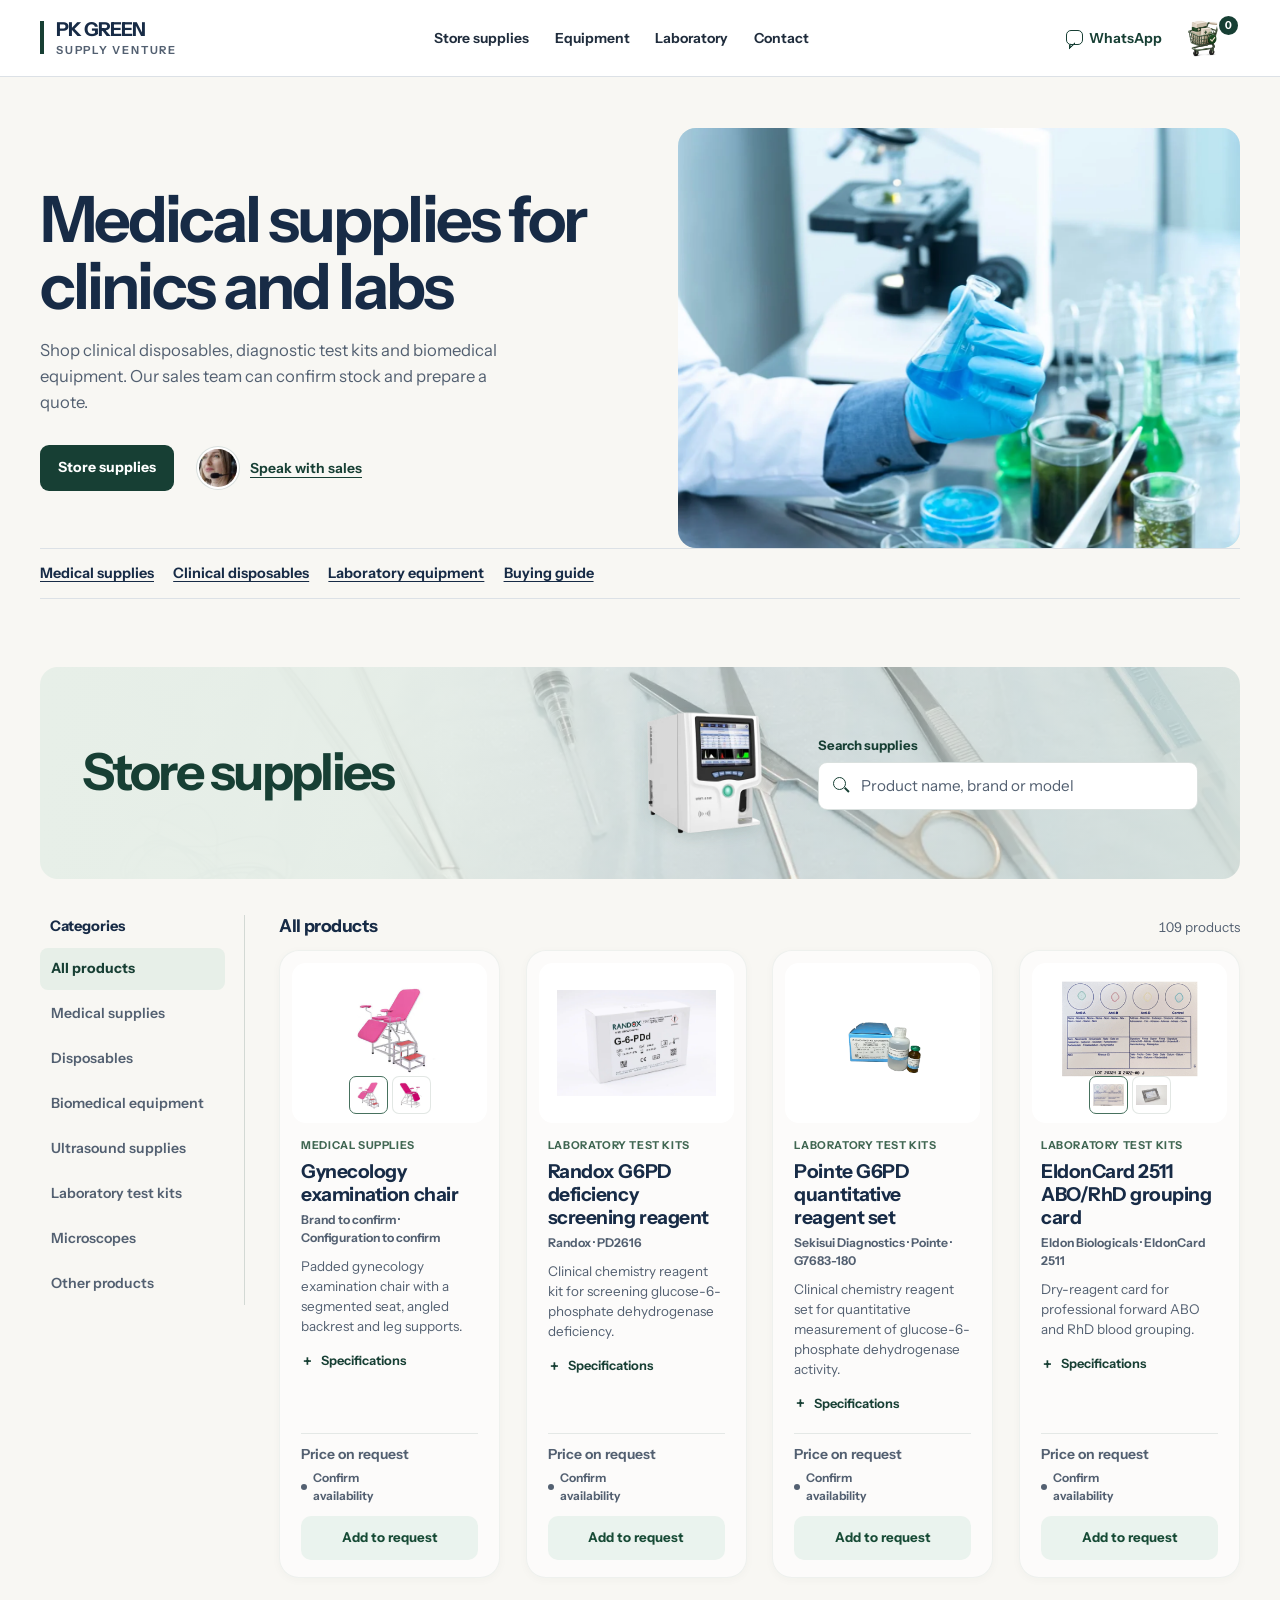
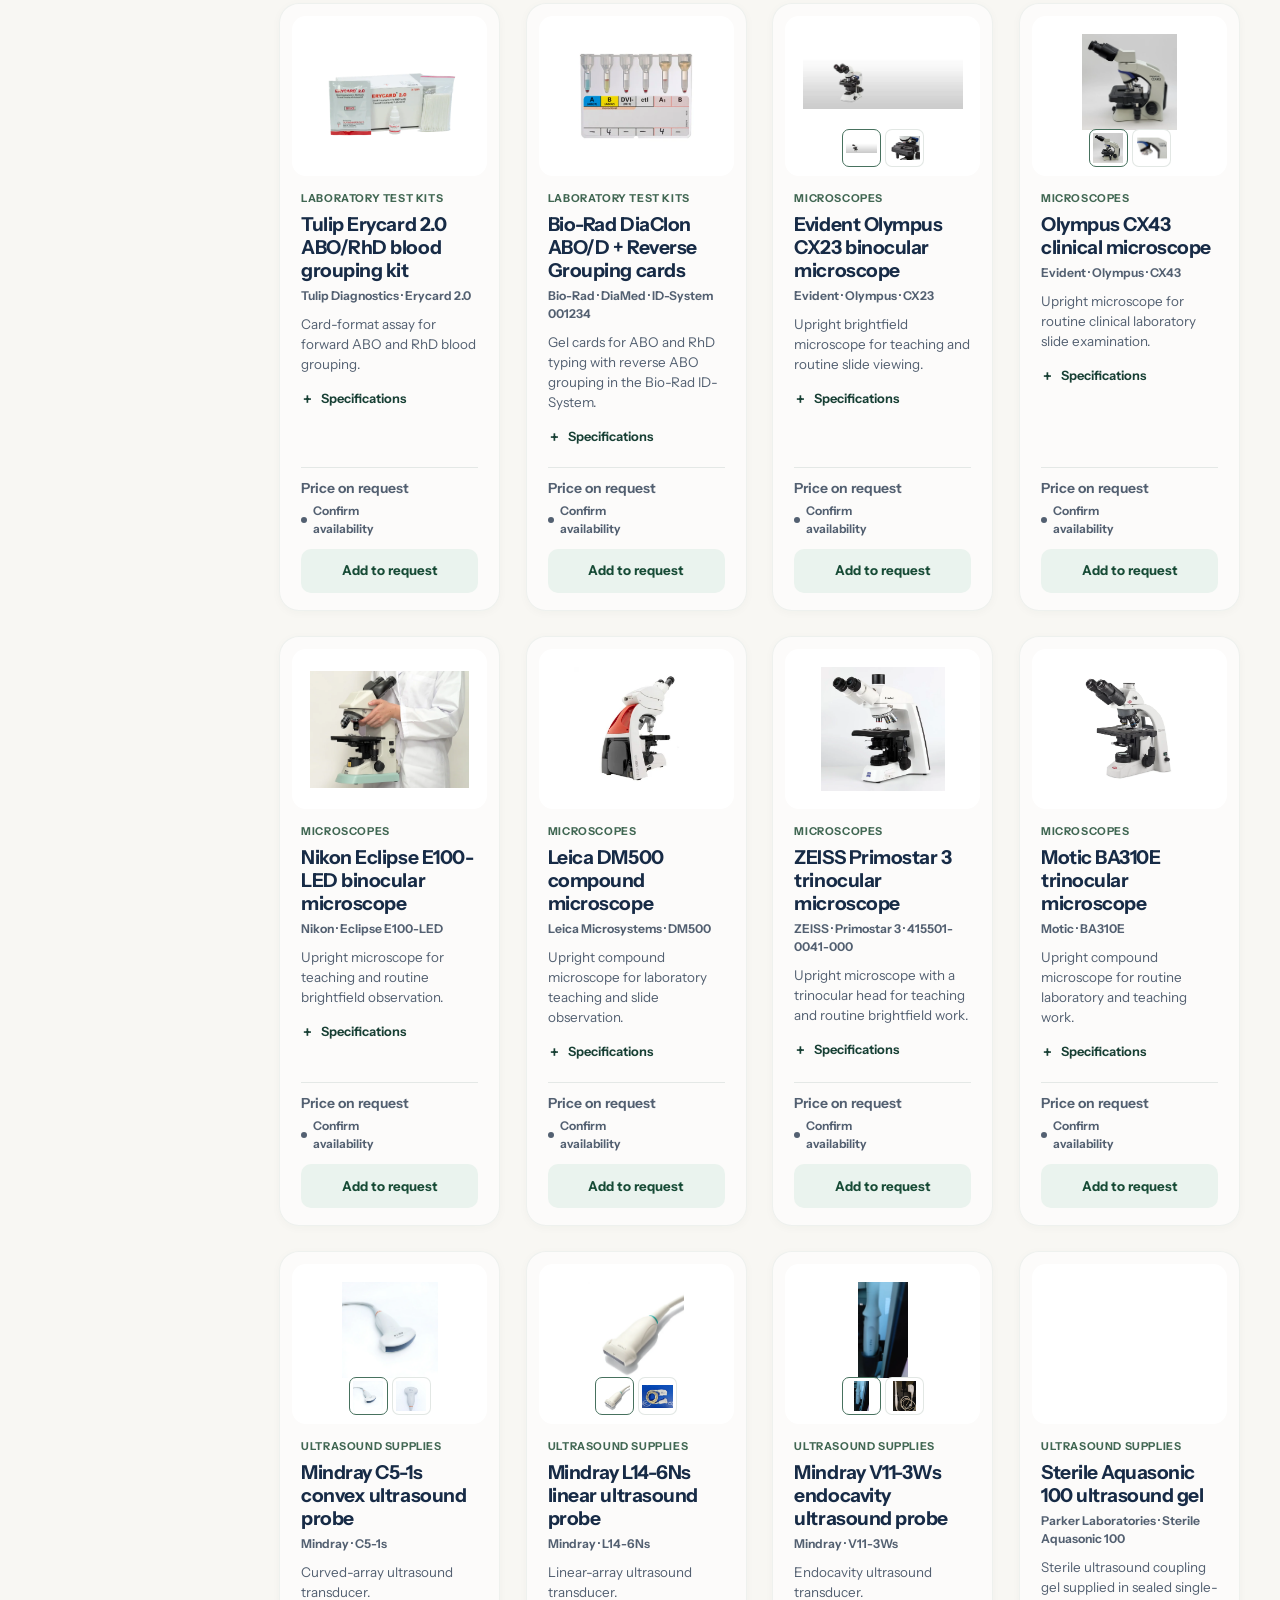
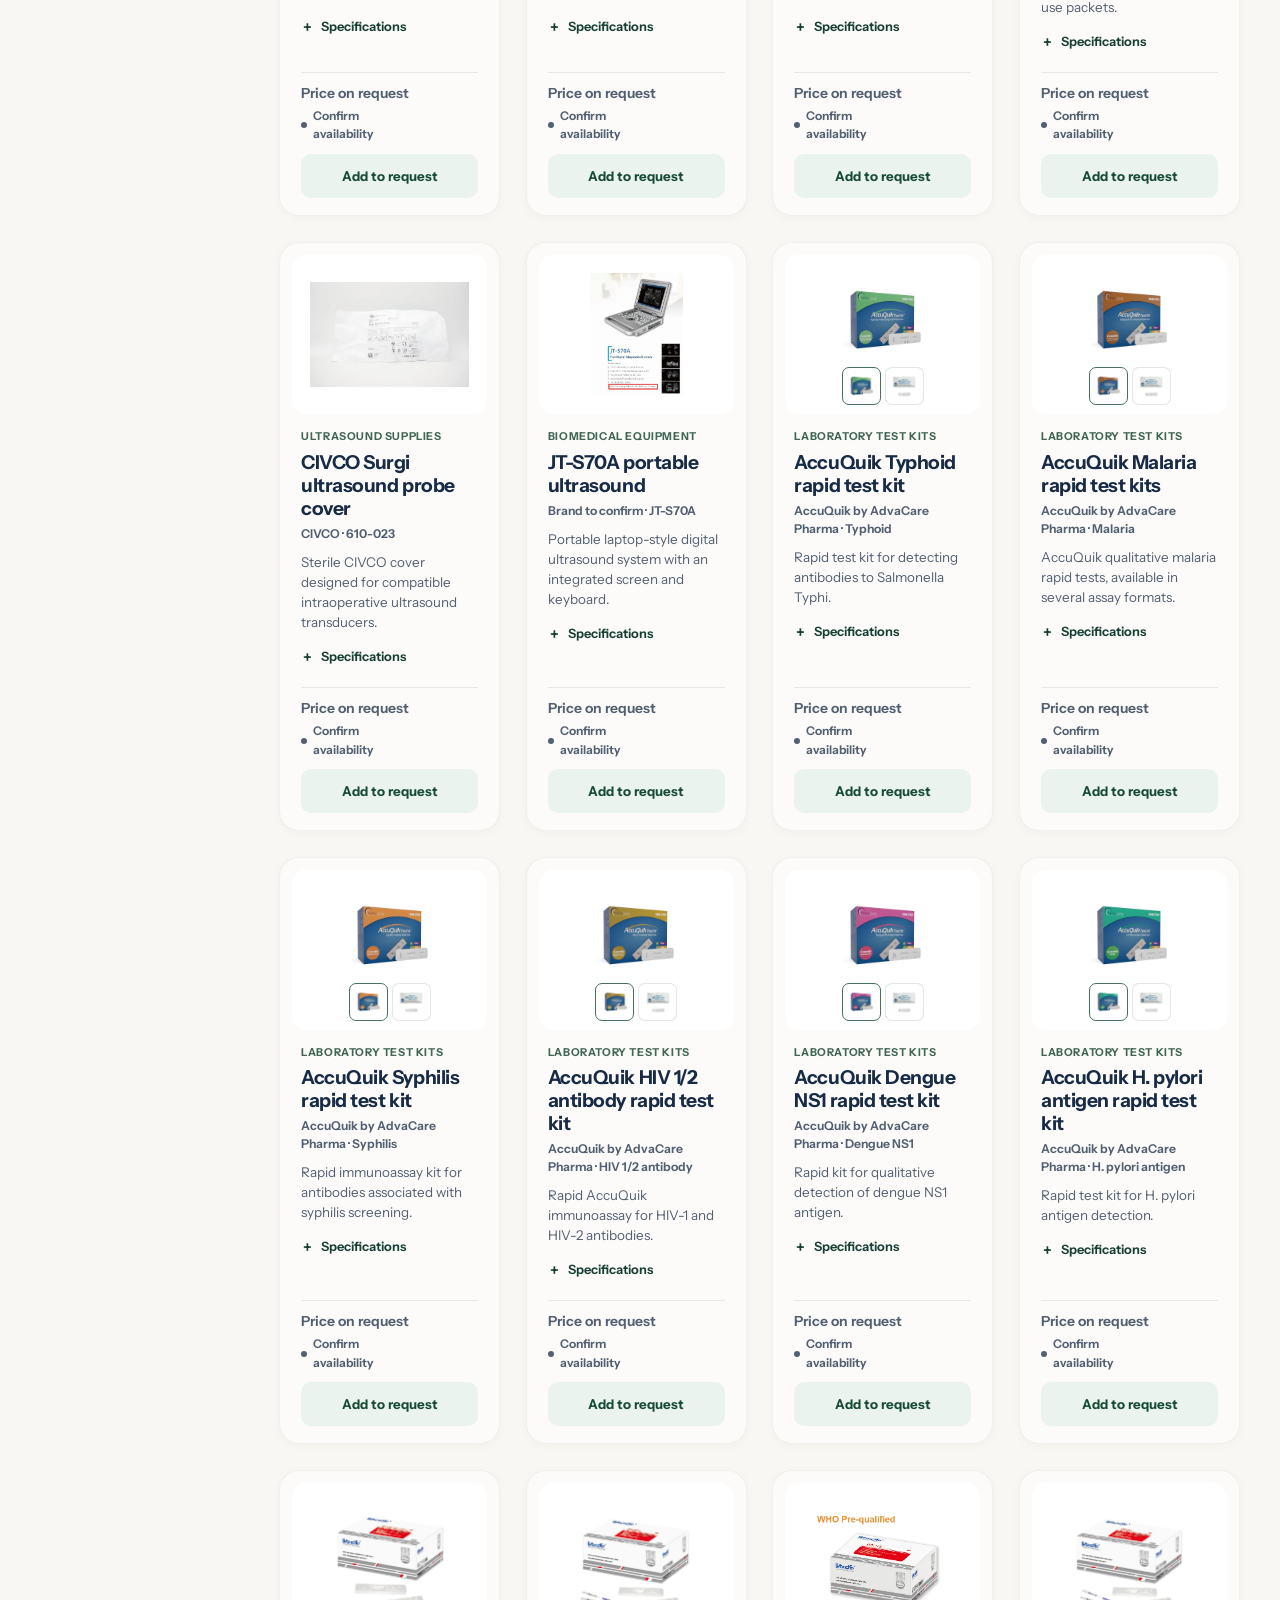
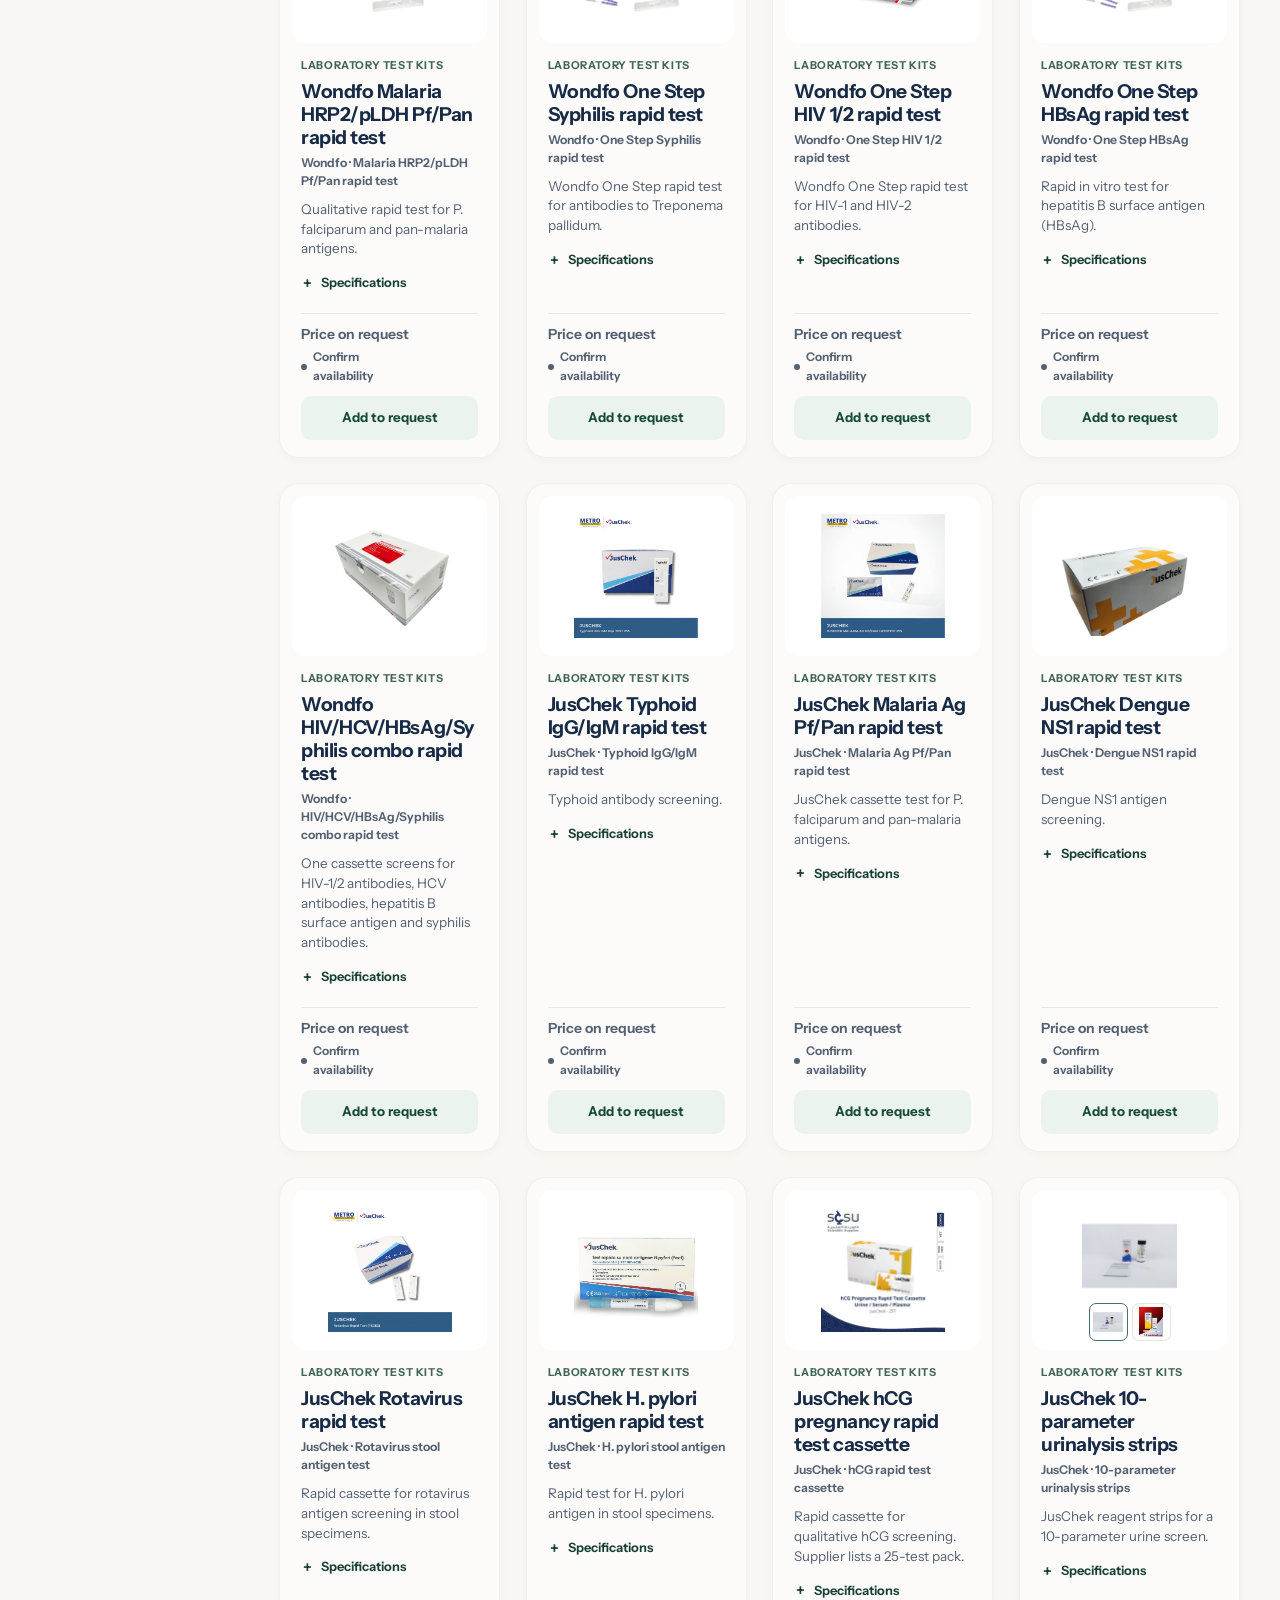
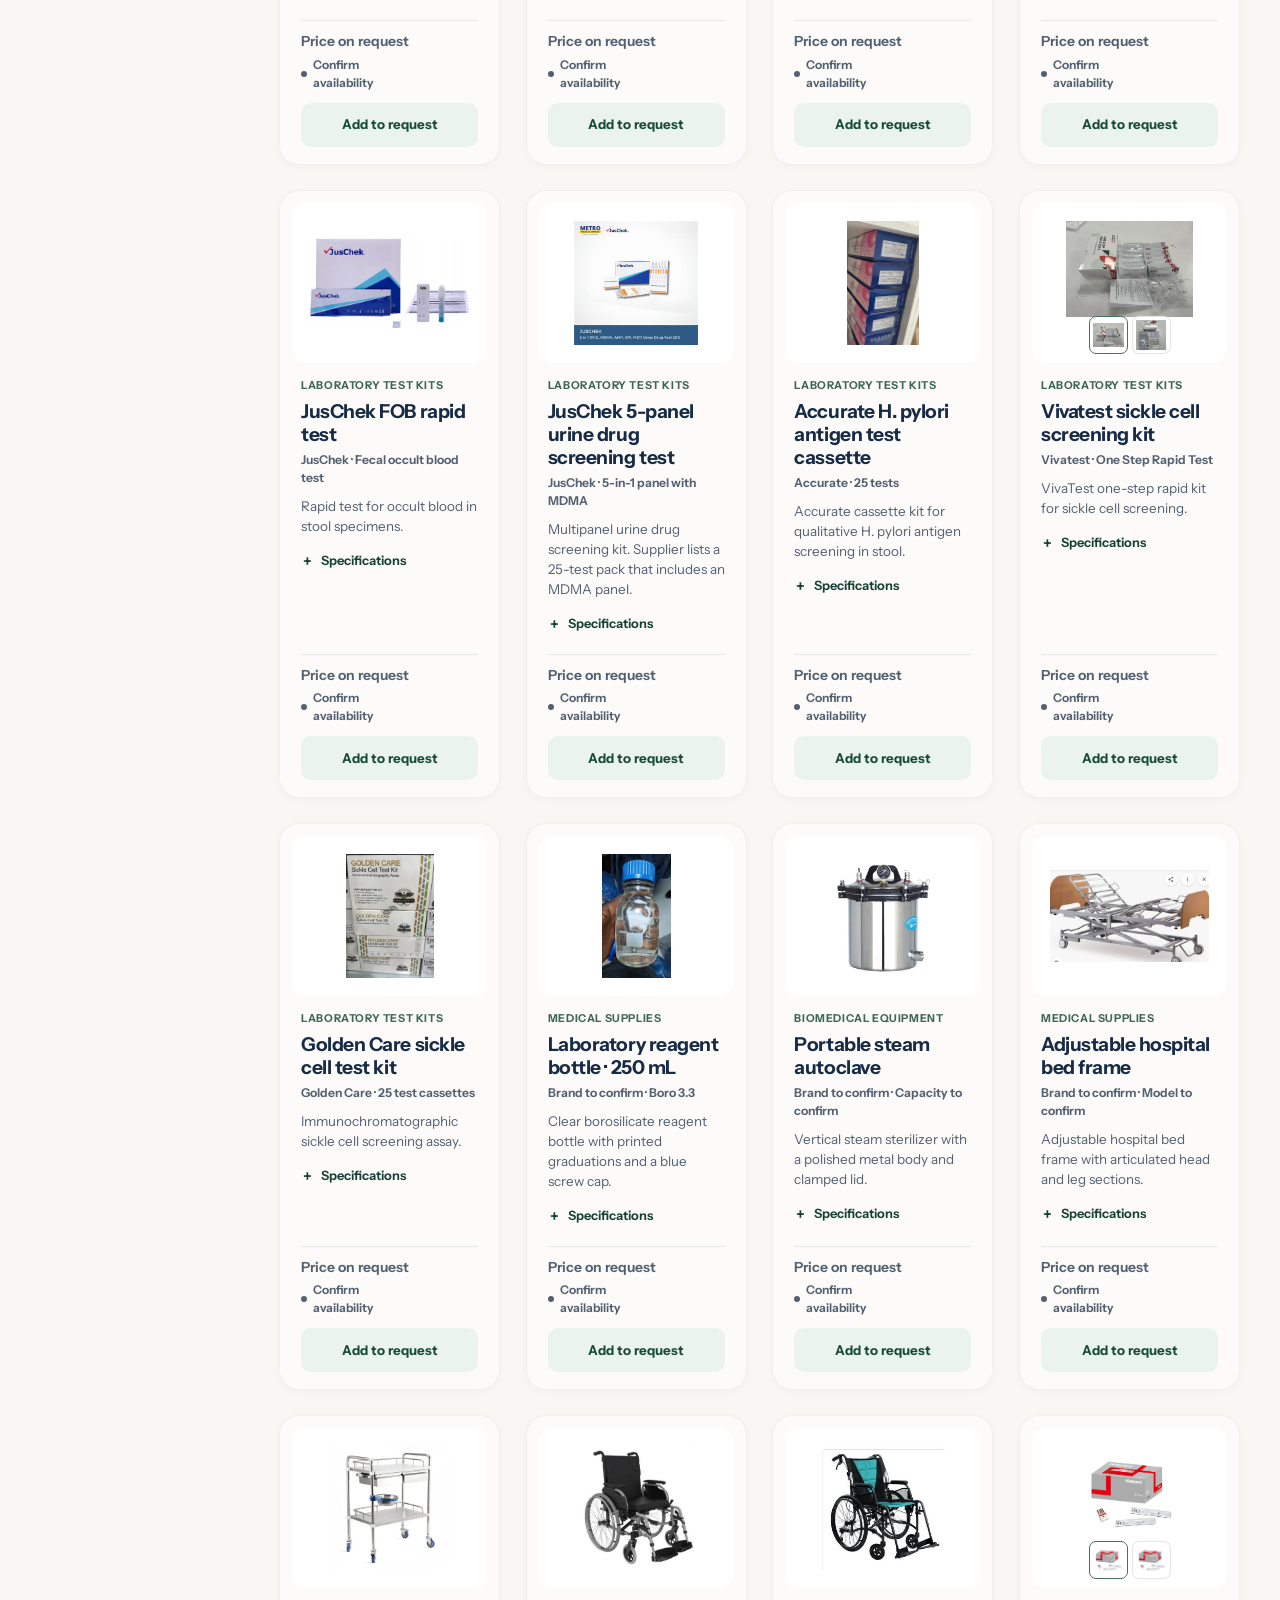
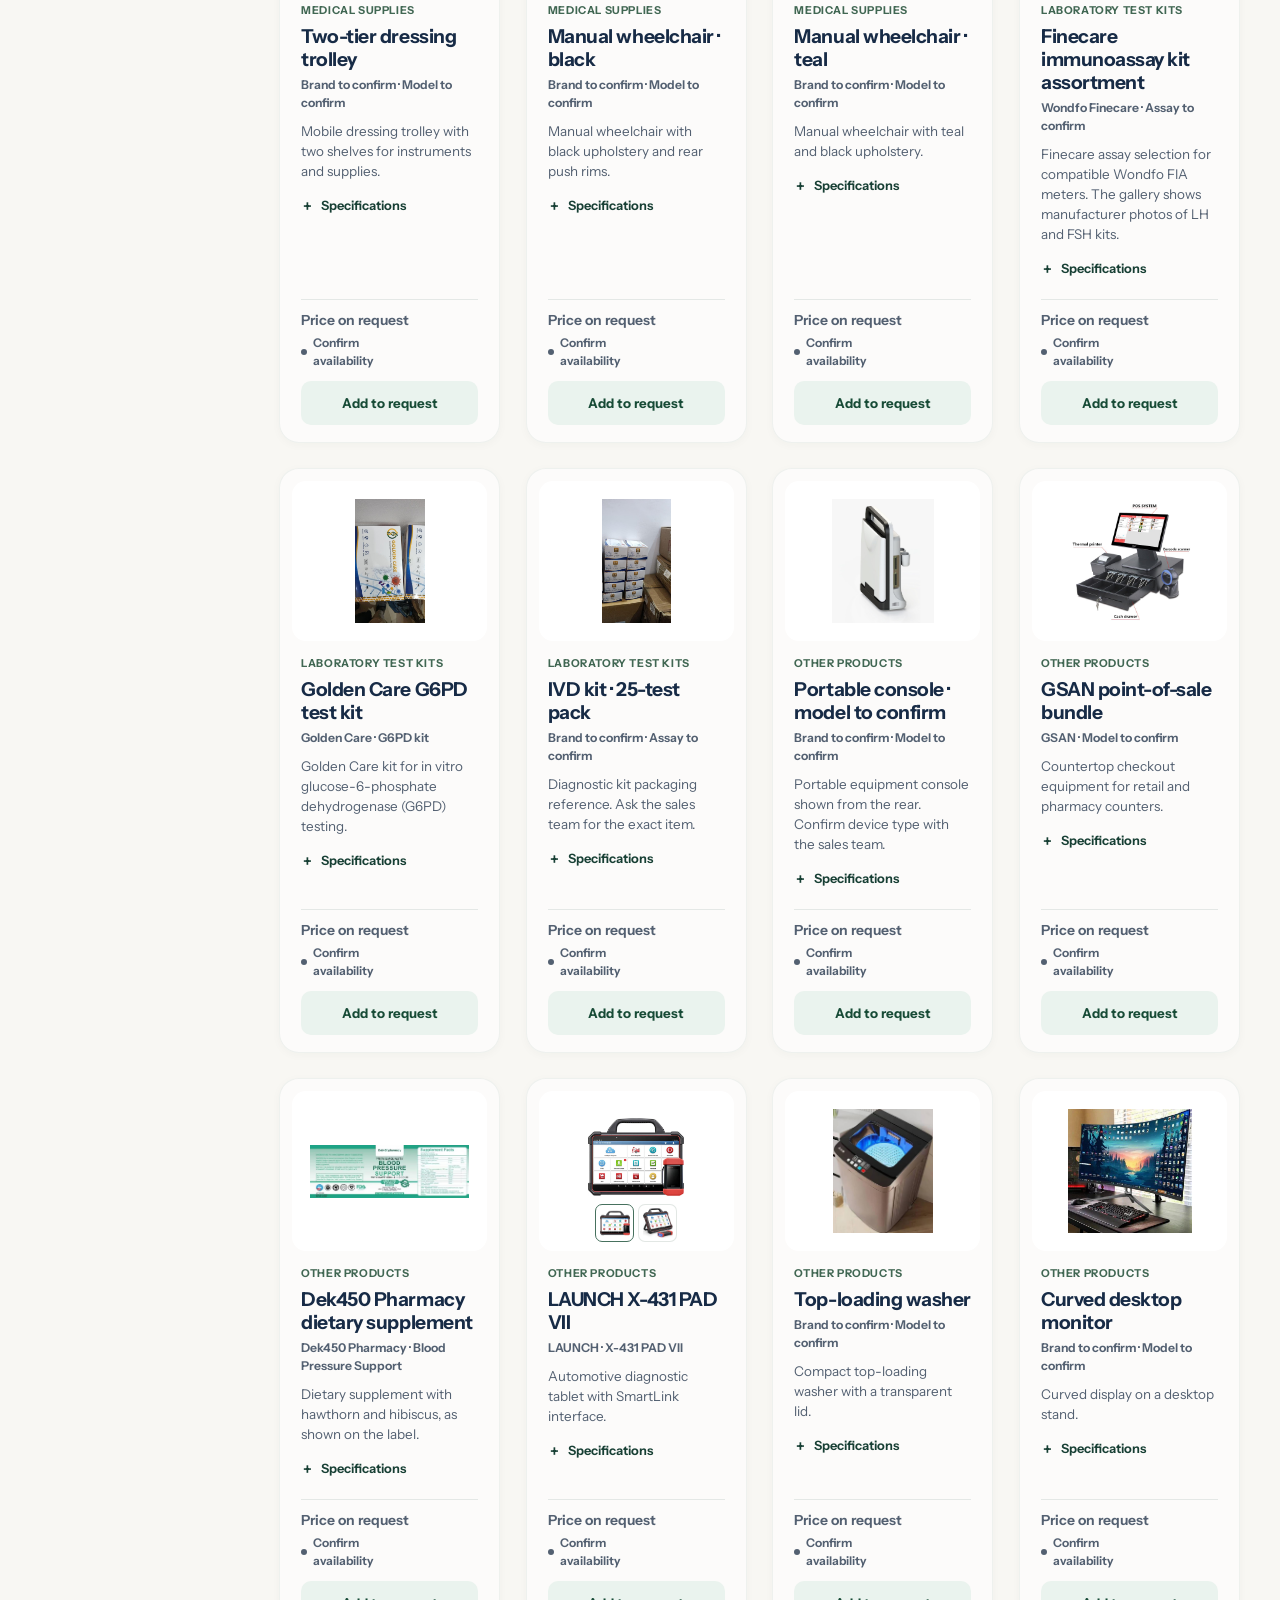
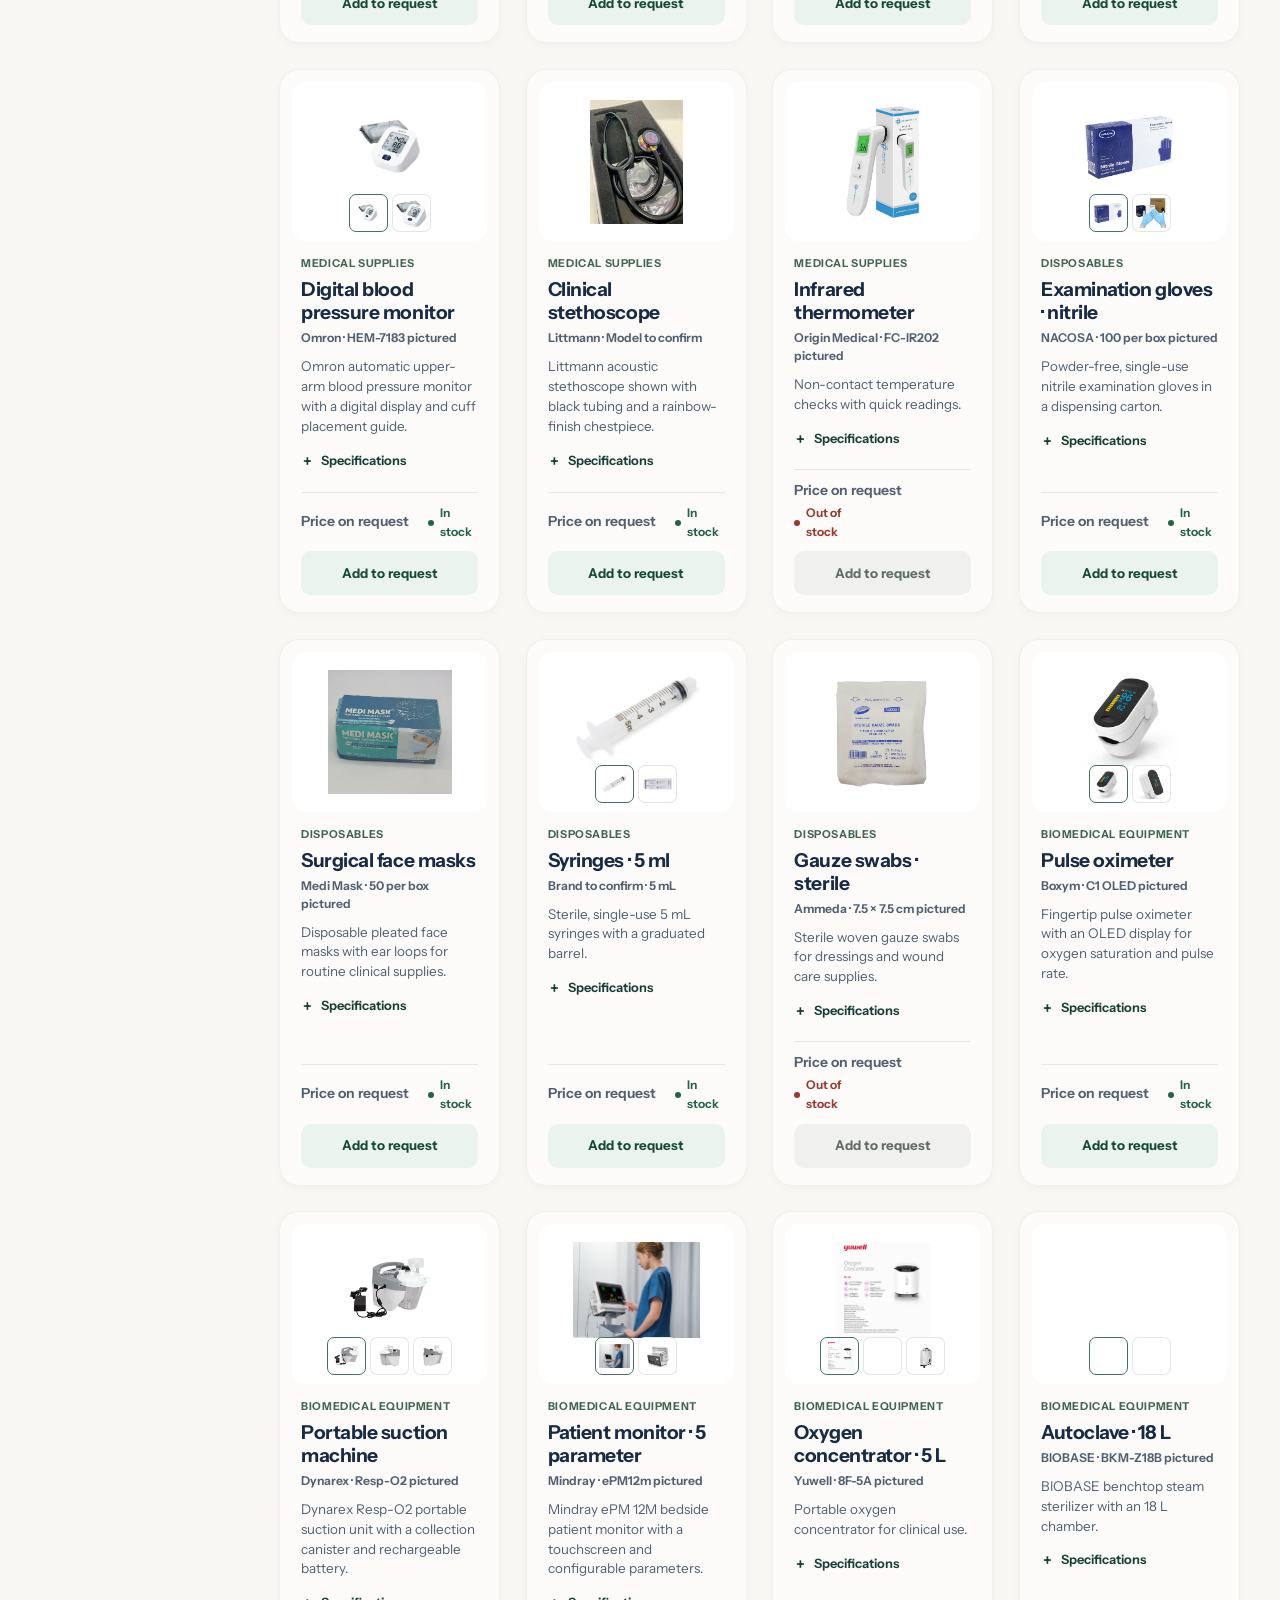
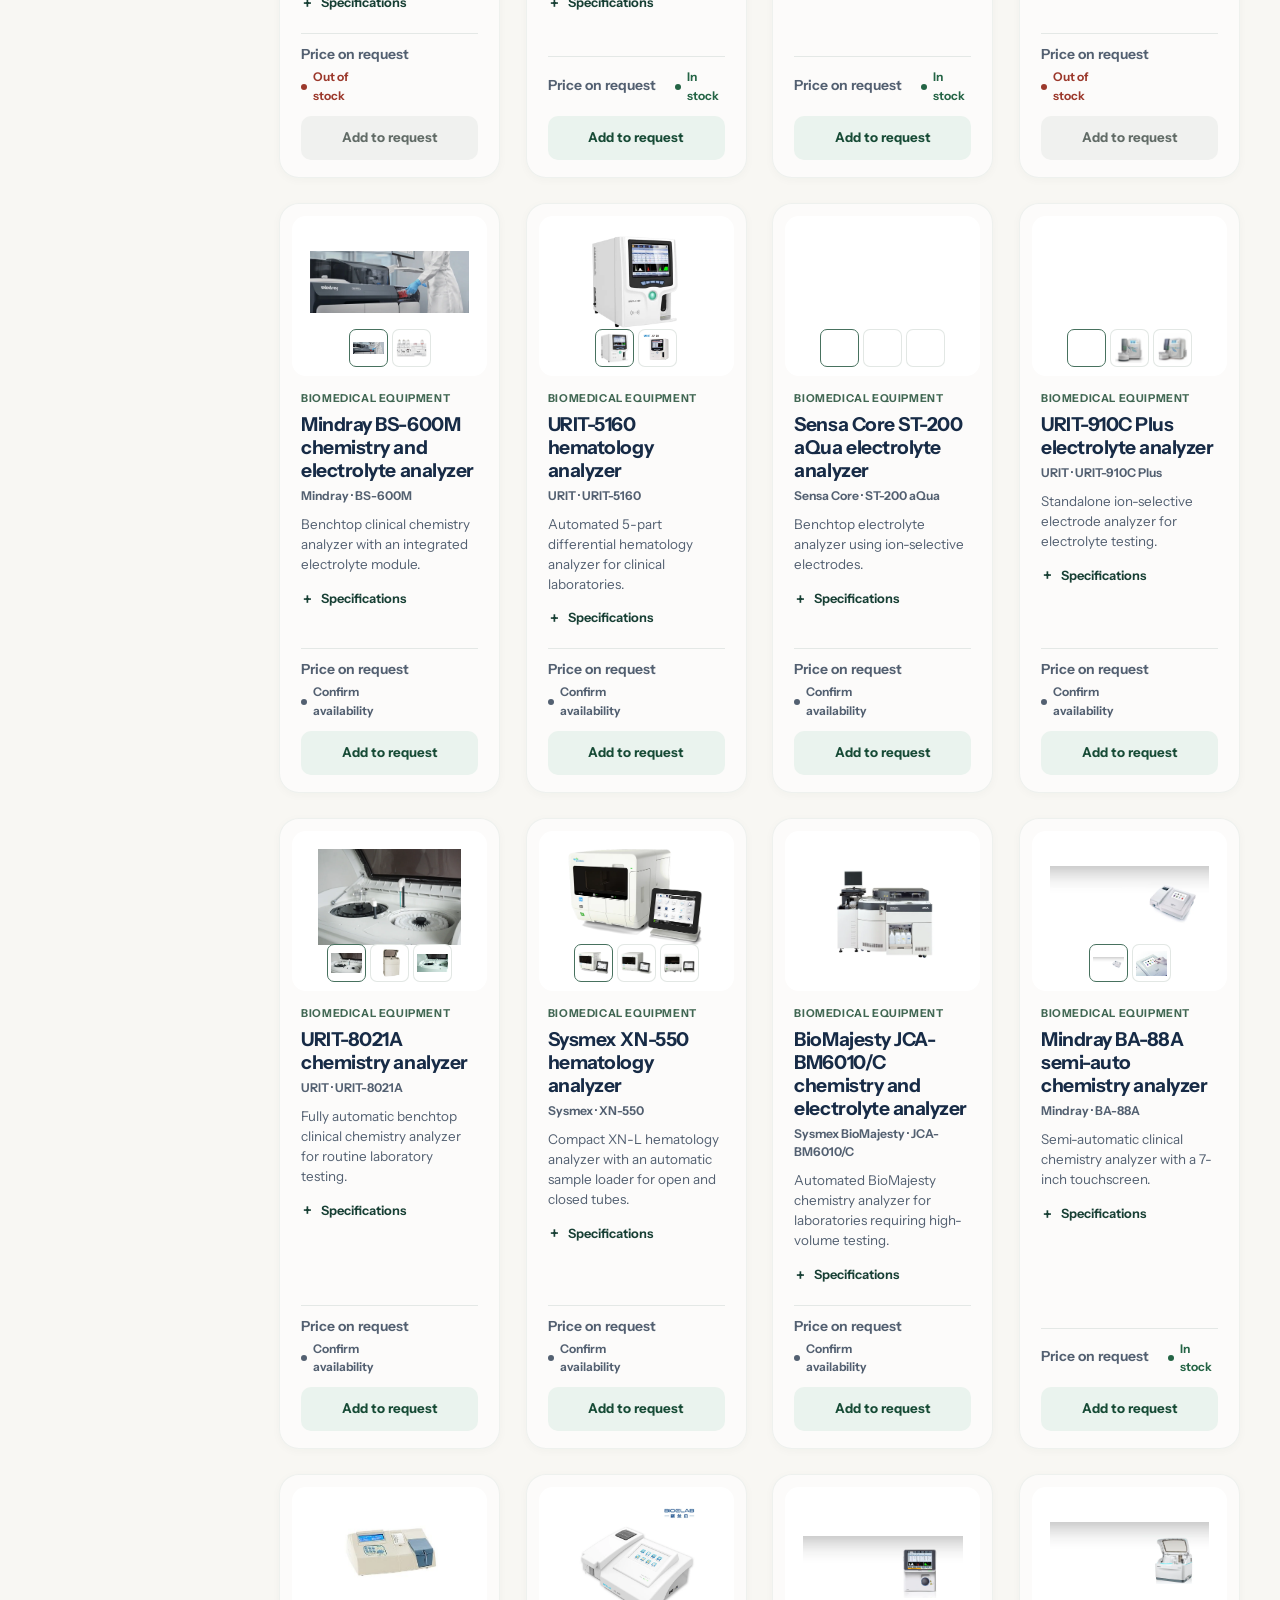
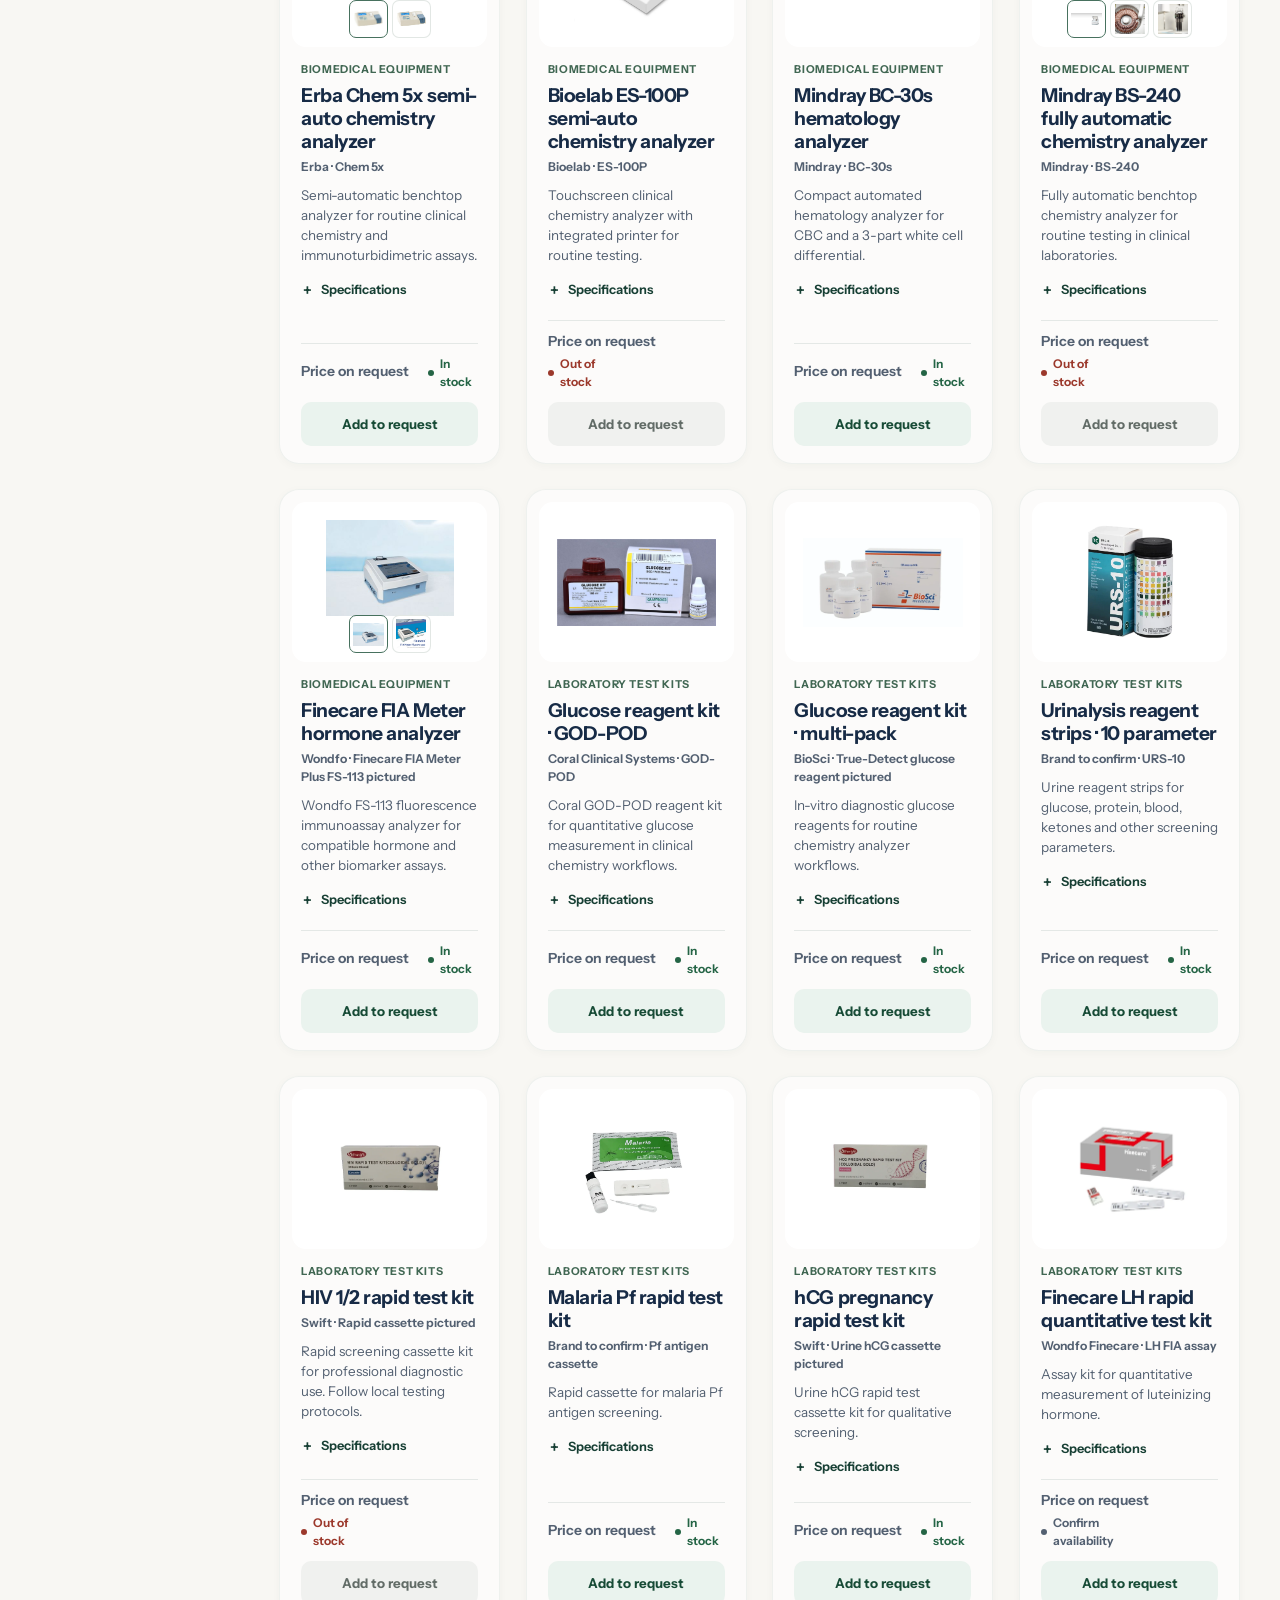
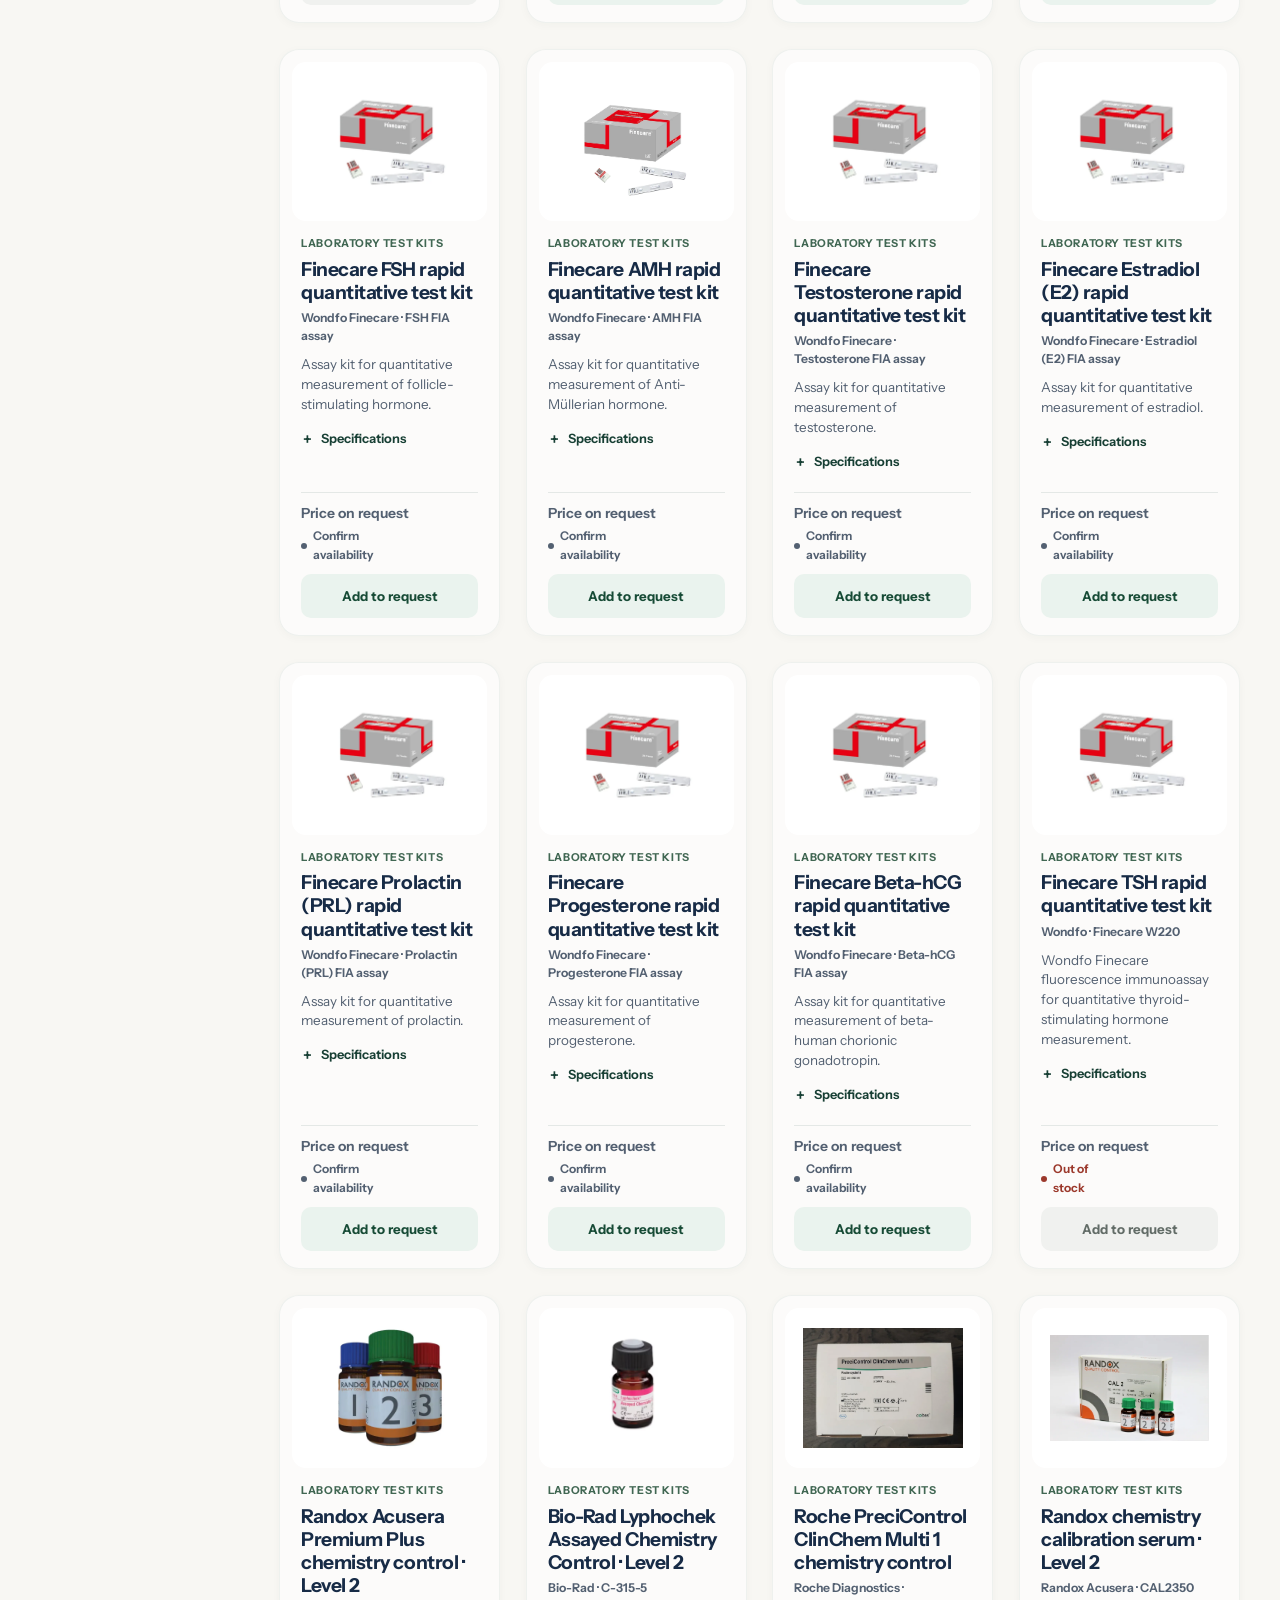
==== commit a32eef81: "Give product card prices clearer visual hierarchy" ====
--- a/index.html
+++ b/index.html
@@ -48,7 +48,7 @@
 <link rel="preconnect" href="https://fonts.gstatic.com" crossorigin>
 <link href="https://fonts.googleapis.com/css2?family=Instrument+Sans:wght@400..700&display=swap" rel="stylesheet">
 <link rel="stylesheet" href="store-theme.css?v=open-layout-1">
-<link rel="stylesheet" href="storefront.css?v=owner-prices-1">
+<link rel="stylesheet" href="storefront.css?v=product-pricing-2">
 <link rel="icon" type="image/png" href="assets/brand/dek450-3d-mark.png">
 <link rel="stylesheet" href="guides.css?v=1">
 </head>
@@ -233,8 +233,10 @@
 function productCard(product, index) {
   const name = escapeHtml(product.name);
   const price = Number.isFinite(product.price)
-    ? '<p class="product-price">' + priceFormatter.format(product.price) + '</p>'
-    : "";
+    ? '<p class="product-price"><data value="' + product.price + '">' + priceFormatter.formatToParts(product.price)
+        .map(({ type, value }) => type === "currency" ? '<span class="price-currency">' + value + '</span> ' : value)
+        .join("") + '</data></p>'
+    : '<p class="quote-price">Price on request</p>';
   const availability = product.stock === true ? "In stock" : product.stock === false ? "Out of stock" : "Confirm availability";
   const action = '<button class="add" type="button" ' + (product.stock === false ? 'disabled ' : '') +
     'aria-label="Add ' + name + ' to request" data-add>Add to request</button>';
@@ -244,9 +246,9 @@
     '</p><details class="product-specs"><summary><span class="specs-icon" aria-hidden="true"></span>Specifications</summary><p>' + escapeHtml(product.specification) +
     '</p>' + (product.specificationSource ? '<p><a href="' + escapeHtml(product.specificationSource) +
       '" target="_blank" rel="noopener noreferrer">Product specifications source</a></p>' : '') +
-    '</details><div class="card-footer">' + price + '<div class="stock ' + (product.stock === true ? "in" : product.stock === false ? "out" : "") +
+    '</details><div class="card-footer"><div class="card-summary">' + price + '<div class="stock ' + (product.stock === true ? "in" : product.stock === false ? "out" : "") +
     '"><span class="dot" aria-hidden="true"></span>' + availability +
-    '</div>' + action + '</div></div></article>';
+    '</div></div>' + action + '</div></div></article>';
 }
 
 function render() {
--- a/storefront.css
+++ b/storefront.css
@@ -124,8 +124,25 @@
 .specs-icon::before { content: "+"; }
 .product-specs[open] .specs-icon::before { content: "−"; }
 .product-specs p + p { margin-top: 5px; }
-.card-footer { display: grid; gap: 9px; margin-top: auto; }
-.body .product-price { color: var(--forest); font-size: 1.16rem; line-height: 1.2; font-weight: 720; font-variant-numeric: tabular-nums; }
+.card-footer {
+  display: grid;
+  gap: 10px;
+  margin-top: auto;
+  padding-top: 11px;
+  border-top: 1px solid rgb(23 63 52 / 10%);
+}
+.card-summary { display: flex; flex-wrap: wrap; align-items: baseline; justify-content: space-between; gap: 5px 10px; }
+.body .product-price {
+  max-width: 100%;
+  color: var(--forest);
+  font-size: clamp(1.2rem, 1.2vw + .45rem, 1.55rem);
+  font-weight: 730;
+  font-variant-numeric: tabular-nums;
+  letter-spacing: -.035em;
+  line-height: 1.15;
+}
+.price-currency { font-size: .65em; letter-spacing: 0; }
+.body .quote-price { font-size: .87rem; font-weight: 650; line-height: 1.3; }
 .stock { display: flex; align-items: center; gap: 6px; color: var(--muted); font-size: .75rem; font-weight: 650; }
 .stock.in { color: #246445; }
 .stock.out { color: #9b382b; }
@@ -258,6 +275,7 @@
   .grid { grid-template-columns: repeat(2, minmax(0, 1fr)); gap: 12px; }
   .card { border-radius: 15px; }
   .body { padding: 11px 3px 3px; }
+  .body .product-price { font-size: 1.16rem; }
   .gallery-stage { border-radius: 10px; }
   .gallery-stage.has-views .gallery-open img { padding-bottom: 39px; }
   .gallery-thumbs { right: 3px; bottom: 3px; left: 3px; }
